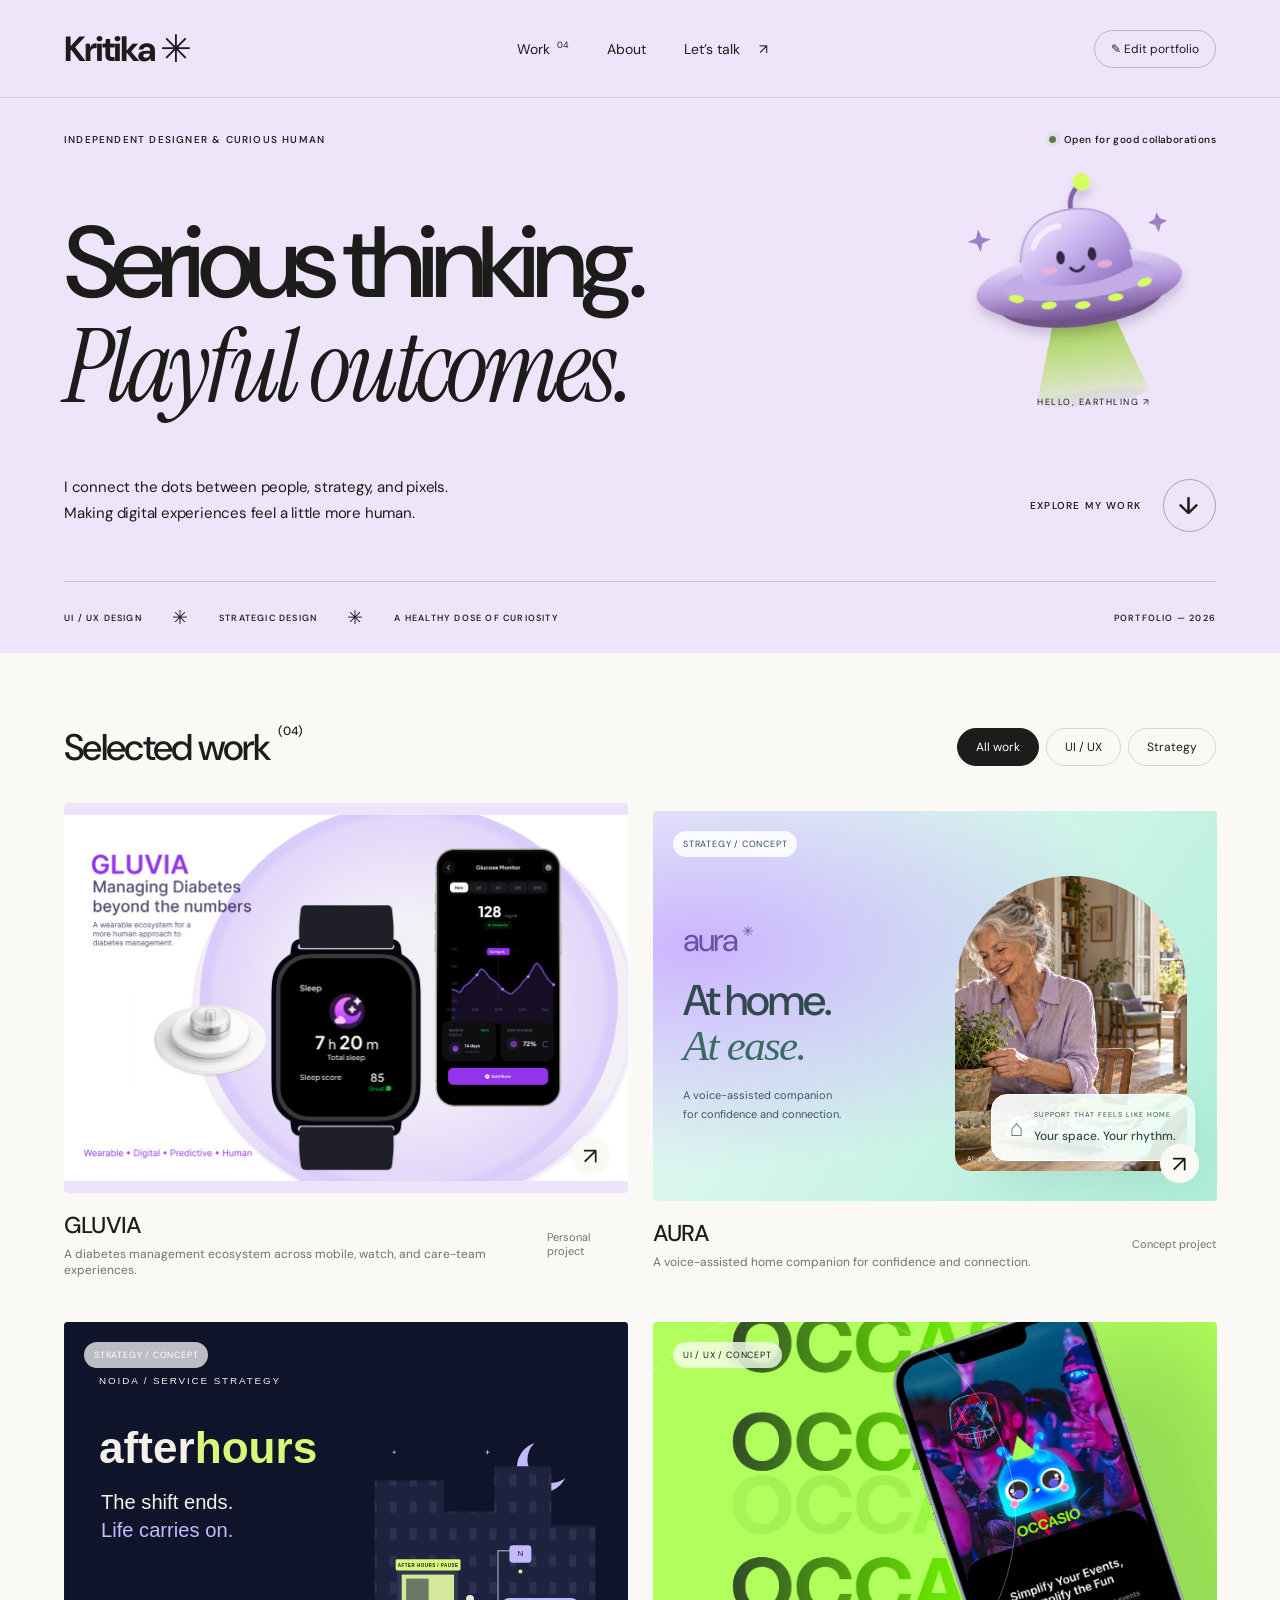
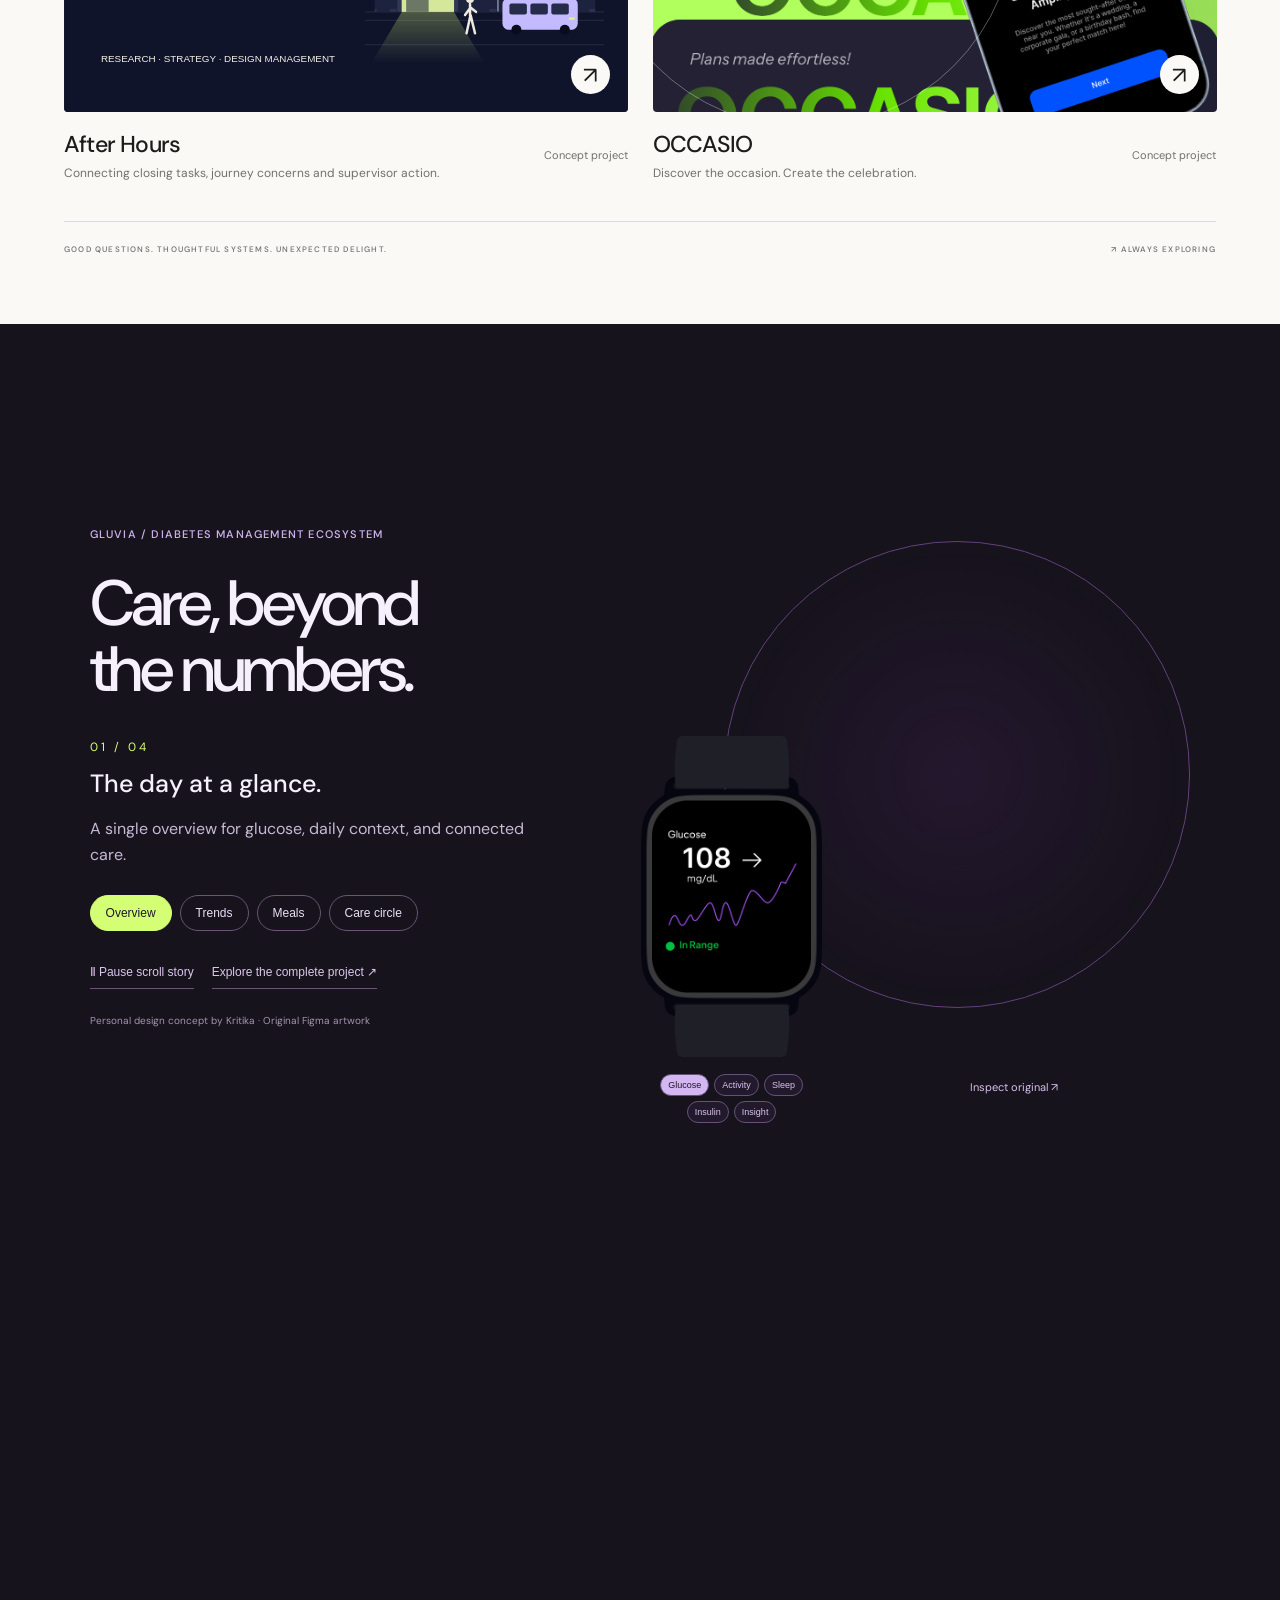
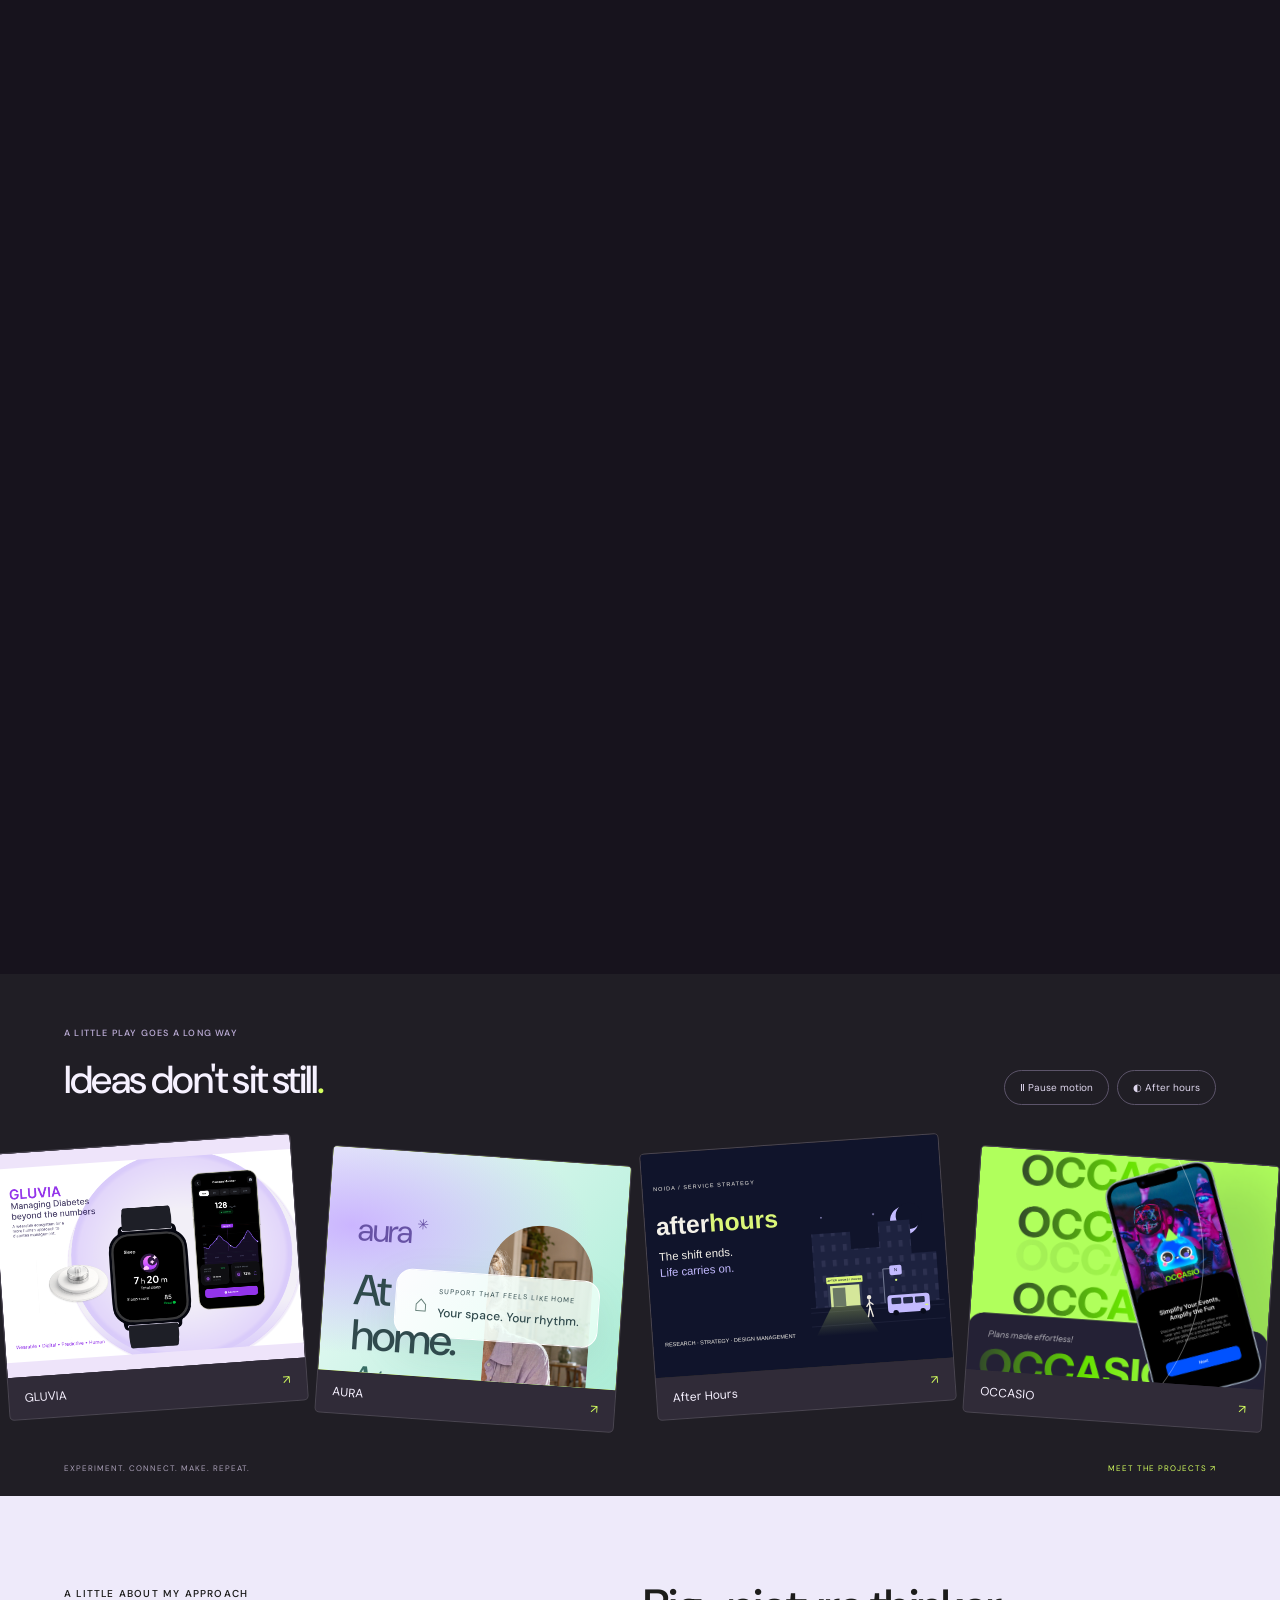
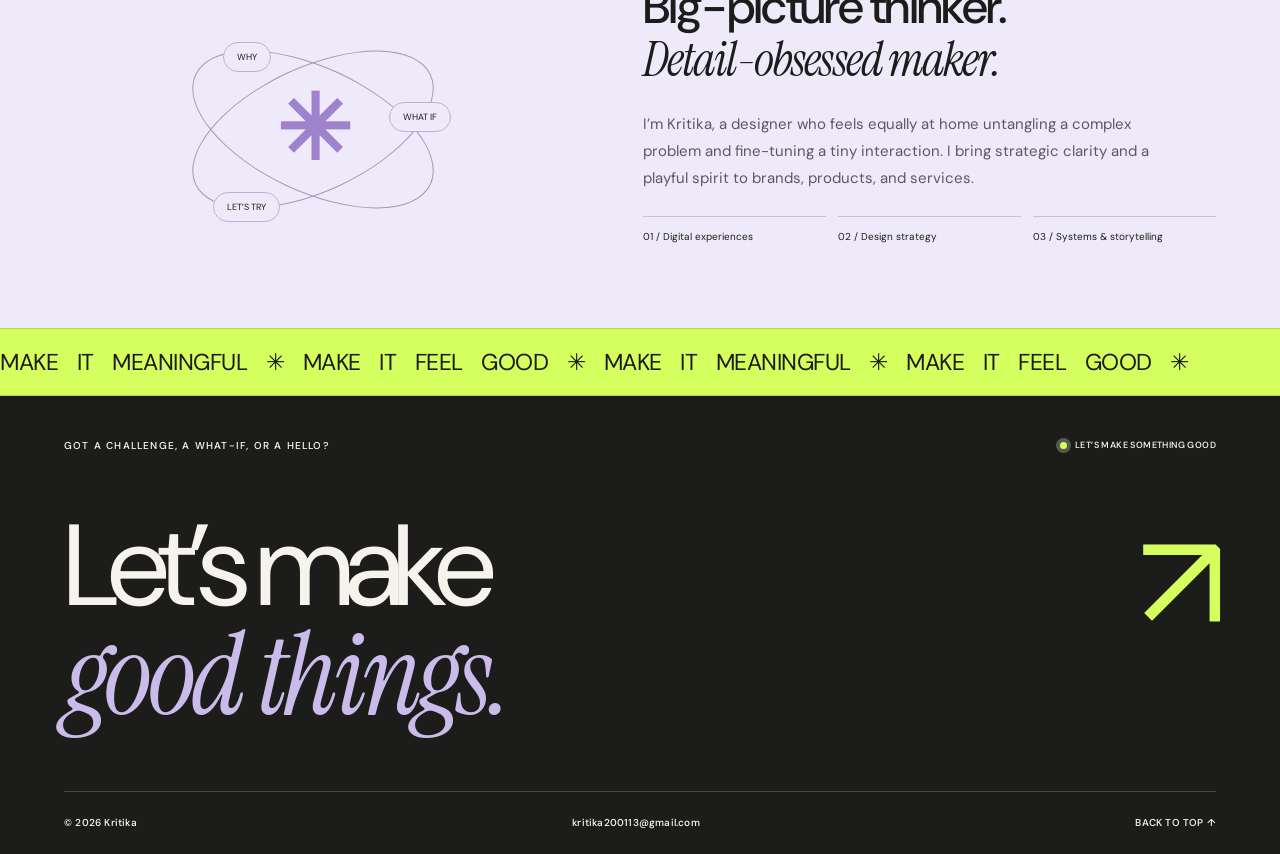
==== index.html @ 4cc5dce6 "Brighten AURA mint and lavender presentation" ====
<!doctype html>
<html lang="en">
<head><meta charset="utf-8"><meta name="viewport" content="width=device-width,initial-scale=1"><meta name="theme-color" content="#eeeafa"><meta name="description" content="An independent designer working across digital experiences and strategic design."><title>Kritika — Design with a point of view</title><link rel="stylesheet" href="style.css?v=aura-bright-20261007"></head>
<body>
<header class="nav"><a class="wordmark" href="#" aria-label="Home"><span id="brand">Kritika</span><span class="brand-star">✳</span></a><nav aria-label="Main navigation"><a href="#work">Work <sup>04</sup></a><a href="#about">About</a><a href="#contact" class="contact-nav">Let’s talk <span>↗</span></a></nav><button class="edit-toggle" id="editToggle" aria-label="Open portfolio editor">✎ <span>Edit portfolio</span></button></header>
<main><section class="hero"><div class="hero-top"><span class="eyebrow">INDEPENDENT DESIGNER & CURIOUS HUMAN</span><span class="availability"><i></i><span id="availability">Open for good collaborations</span></span></div><div class="hero-title"><h1><span id="headline1">Serious thinking.</span><br><span class="serif" id="headline2">Playful outcomes.</span></h1><button id="sculpture" class="sculpture ufo" aria-label="Say hello to the little UFO"><svg viewBox="0 0 300 300" aria-hidden="true"><defs><linearGradient id="ufo-glass" x1="0" y1="0" x2=".9" y2="1"><stop stop-color="#f8f3ff"/><stop offset=".5" stop-color="#c9b4ef"/><stop offset="1" stop-color="#9274c4"/></linearGradient><linearGradient id="ufo-body" x1="0" y1="0" x2="0" y2="1"><stop stop-color="#ece3ff"/><stop offset=".55" stop-color="#b79adc"/><stop offset="1" stop-color="#725493"/></linearGradient><linearGradient id="ufo-beam" x1="0" y1="0" x2="0" y2="1"><stop stop-color="#83c51c" stop-opacity=".85"/><stop offset=".65" stop-color="#a1dc32" stop-opacity=".42"/><stop offset="1" stop-color="#a1dc32" stop-opacity=".06"/></linearGradient><filter id="ufo-shadow"><feDropShadow dx="0" dy="8" stdDeviation="5" flood-color="#55426e" flood-opacity=".22"/></filter></defs><g class="ufo-beam"><path d="M121 183 L91 274 Q150 291 209 274 L179 183Z" fill="url(#ufo-beam)"/><ellipse cx="150" cy="275" rx="54" ry="8" fill="#b7a4d9" opacity=".13"/></g><g class="ufo-ship" filter="url(#ufo-shadow)"><path d="M151 82 Q148 62 164 52" fill="none" stroke="#8463ac" stroke-width="5" stroke-linecap="round"/><circle cx="165" cy="50" r="9" fill="#d4ff5f"/><path d="M91 145 Q89 78 150 77 Q211 78 209 145" fill="url(#ufo-glass)" stroke="#b79cd9" stroke-width="1.5"/><path d="M107 113 Q117 92 140 92" stroke="#fff" stroke-opacity=".7" stroke-width="7" fill="none" stroke-linecap="round"/><ellipse cx="150" cy="168" rx="88" ry="32" fill="#715389"/><ellipse cx="150" cy="156" rx="108" ry="35" fill="url(#ufo-body)"/><ellipse cx="150" cy="151" rx="80" ry="20" fill="#c3ace5"/><path d="M92 144 Q94 79 150 79 Q206 79 208 144 Q150 169 92 144" fill="url(#ufo-glass)"/><path d="M107 112 Q116 94 136 93" stroke="#fff" stroke-opacity=".6" stroke-width="6" fill="none" stroke-linecap="round"/><g class="ufo-eyes" fill="#362645"><ellipse cx="134" cy="126" rx="4.5" ry="7"/><ellipse cx="167" cy="126" rx="4.5" ry="7"/></g><ellipse cx="121" cy="138" rx="8" ry="4" fill="#f2b2d3" opacity=".8"/><ellipse cx="179" cy="138" rx="8" ry="4" fill="#f2b2d3" opacity=".8"/><path d="M143 138 Q150 146 157 138" fill="none" stroke="#362645" stroke-width="3" stroke-linecap="round"/><g fill="#d4ff5f" class="ufo-lights"><ellipse cx="83" cy="163" rx="8" ry="4" transform="rotate(15 83 163)"/><ellipse cx="116" cy="174" rx="8" ry="4"/><ellipse cx="151" cy="178" rx="8" ry="4"/><ellipse cx="186" cy="174" rx="8" ry="4"/><ellipse cx="218" cy="162" rx="8" ry="4" transform="rotate(-15 218 162)"/></g></g><g class="ufo-sparkles" fill="#9e80c5"><path d="M52 86 L55 95 L64 98 L55 101 L52 110 L49 101 L40 98 L49 95Z"/><path d="M239 91 L242 98 L249 101 L242 104 L239 112 L236 104 L229 101 L236 98Z"/></g></svg><span>HELLO, EARTHLING ↗</span></button></div><div class="hero-bottom"><p id="intro">I connect the dots between people, strategy, and pixels.<br>Making digital experiences feel a little more human.</p><a class="round-link" href="#work"><span>EXPLORE MY WORK</span><span class="circle">↓</span></a></div><div class="hero-foot"><span>UI / UX DESIGN</span><span class="tiny-star">✳</span><span>STRATEGIC DESIGN</span><span class="tiny-star">✳</span><span>A HEALTHY DOSE OF CURIOSITY</span><span class="edition">PORTFOLIO — 2026</span></div></section>
<section id="work" class="work section"><div class="section-heading"><h2>Selected work<span class="count">(04)</span></h2><div class="filters" role="group" aria-label="Filter projects"><button class="active" data-filter="All">All work</button><button data-filter="UI / UX">UI / UX</button><button data-filter="Strategy">Strategy</button></div></div><div class="projects" id="projects"></div><div class="work-note"><span>GOOD QUESTIONS. THOUGHTFUL SYSTEMS. UNEXPECTED DELIGHT.</span><span>↗ ALWAYS EXPLORING</span></div></section>
<div id="gluvia-motion"></div><section id="hq-motion" aria-label="GLUVIA diabetes management mobile showcase"><div class="hq-sticky"><div class="hq-copy"><span class="eyebrow">GLUVIA / DIABETES MANAGEMENT ECOSYSTEM</span><h2>Care, beyond<br>the numbers.</h2><p class="hq-counter">01 / 04</p><h3>The day at a glance.</h3><p class="hq-scene-desc">A single overview for glucose, daily context, and connected care.</p><div class="hq-scene-tabs" aria-label="Choose a mockup"><button data-hq-scene="0" aria-pressed="true">Overview</button><button data-hq-scene="1" aria-pressed="false">Trends</button><button data-hq-scene="2" aria-pressed="false">Meals</button><button data-hq-scene="3" aria-pressed="false">Care circle</button></div><div class="hq-controls"><button class="hq-pause" aria-pressed="false">Ⅱ Pause scroll story</button><button id="gm-open">Explore the complete project ↗</button></div><small>Personal design concept by Kritika · Original Figma artwork</small></div><div class="hq-device-stage"><div class="hq-aura" aria-hidden="true"></div><button data-hq="1" class="hq-featured" aria-label="Inspect displayed mockup at full resolution"><img src="assets/gluvia/original-01.png" alt="GLUVIA daily overview" decoding="async"><span>Inspect original ↗</span></button></div><div class="hq-progress" aria-hidden="true"></div></div></section>
<section class="motion-lab" aria-label="Projects in motion"><div class="motion-heading"><div><span class="eyebrow">A LITTLE PLAY GOES A LONG WAY</span><h2>Ideas don't sit still<span class="motion-dot">.</span></h2></div><div class="motion-controls"><button id="motionPause" aria-pressed="false">Ⅱ Pause motion</button><button id="paletteToggle" aria-pressed="false">◐ After hours</button></div></div><div class="motion-window"><div class="motion-track" id="motionTrack" aria-hidden="true"></div><div class="motion-caption"><span>EXPERIMENT. CONNECT. MAKE. REPEAT.</span><a href="#work">MEET THE PROJECTS ↗</a></div></div></section>
<section id="about" class="about section"><div class="about-label"><span class="eyebrow">A LITTLE ABOUT MY APPROACH</span><div class="orbit-art" aria-hidden="true"><span>WHY</span><span>WHAT IF</span><span>LET’S TRY</span><b>✳</b></div></div><div><h2>Big-picture thinker.<br><em>Detail-obsessed maker.</em></h2><p id="aboutText">I’m Kritika, a designer who feels equally at home untangling a complex problem and fine-tuning a tiny interaction. I bring strategic clarity and a playful spirit to brands, products, and services.</p><div class="services"><span>01 / Digital experiences</span><span>02 / Design strategy</span><span>03 / Systems & storytelling</span></div></div></section>
<section class="ticker" aria-hidden="true"><div>MAKE IT MEANINGFUL ✳ MAKE IT FEEL GOOD ✳ MAKE IT MEANINGFUL ✳ MAKE IT FEEL GOOD ✳ </div></section>
<footer id="contact" class="section"><div class="footer-top"><span class="eyebrow">GOT A CHALLENGE, A WHAT-IF, OR A HELLO?</span><span class="availability"><i></i>LET’S MAKE SOMETHING GOOD</span></div><a id="emailLink" class="footer-title" href="mailto:kritika200113@gmail.com">Let’s make<br><em>good things.</em><span>↗</span></a><div class="footer-bottom"><span id="copyright">© 2026 Kritika</span><a id="emailText" href="mailto:kritika200113@gmail.com">kritika200113@gmail.com</a><a href="#">BACK TO TOP ↑</a></div></footer></main>
<dialog id="projectDialog"><button class="close" id="closeProject" aria-label="Close project">×</button><div id="projectDetail"></div></dialog>
<div class="editor-shade" id="editorShade" hidden></div><aside class="editor" id="editor" aria-label="Portfolio editor" inert><div class="editor-head"><div><span class="eyebrow">MAKE IT YOURS</span><h2>Portfolio studio<span>✳</span></h2></div><button id="closeEditor" class="icon-button" aria-label="Close editor">×</button></div><p class="editor-intro">Your canvas, your story. Changes are saved in this browser. Download a copy to keep or publish.</p><div class="editor-tabs"><button class="active" data-tab="profile">Profile</button><button data-tab="projects">Projects</button></div><form id="editForm"></form><div class="editor-actions"><button class="primary" id="exportSite">Download website ↗</button><button class="secondary" id="backup">Export content</button><label class="secondary file-label">Import content<input type="file" id="importData" accept="application/json" hidden></label><button class="reset" id="resetData">Reset to sample content</button></div><p class="editor-disclaimer">The starting projects are illustrative concepts. Replace them with your own work before publishing. Local editing is not password-protected.</p></aside><div class="toast" role="status" id="toast"></div>
<script id="portfolio-data" type="application/json">null</script><script src="app.js?v=contact-20261007"></script>
</body></html>
---- style.css ----
@import url('https://fonts.googleapis.com/css2?family=DM+Sans:wght@400;450;500;550;600;650;700&family=Instrument+Serif:ital@0;1&display=swap');
:root{--ink:#1c1c1b;--paper:#faf9f6;--lavender:#eeeafa;--lime:#d4ff5f;--line:#dcd9df}*{box-sizing:border-box}html{scroll-behavior:smooth;scroll-padding-top:85px}body{margin:0;background:var(--paper);color:var(--ink);font-family:'DM Sans',Arial,sans-serif;-webkit-font-smoothing:antialiased}button,input,textarea,select{font:inherit}a{color:inherit;text-decoration:none}button,a{-webkit-tap-highlight-color:transparent}button{cursor:pointer;color:inherit}button:focus-visible,a:focus-visible,input:focus-visible,textarea:focus-visible,select:focus-visible{outline:3px solid #7958c9;outline-offset:5px}button{border:0}::selection{background:var(--lime)}.nav{height:98px;display:flex;align-items:center;justify-content:space-between;padding:0 5%;background:var(--lavender);border-bottom:1px solid #d9d4e3}.wordmark{font-size:35px;font-weight:700;letter-spacing:-2px;display:flex;gap:6px;align-items:center}.brand-star{font-size:38px;font-weight:400;display:inline-block}.nav nav{display:flex;gap:38px;align-items:center;font-size:14px}.nav nav a:hover{text-decoration:underline;text-underline-offset:6px}.nav sup{font-size:9px;margin-left:3px}.contact-nav span{margin-left:15px}.edit-toggle{background:transparent;border:1px solid #bcb6c8;border-radius:30px;padding:10px 16px;font-size:12px}.edit-toggle:hover{background:var(--lime)}.hero{background:var(--lavender);padding:35px 5% 0;overflow:hidden}.hero-top,.hero-bottom,.hero-foot{display:flex;justify-content:space-between;align-items:center}.eyebrow,.availability,.hero-foot,.round-link,.work-note,.footer-bottom{font-size:10px;letter-spacing:1.2px;font-weight:550}.availability{display:flex;align-items:center;gap:8px;letter-spacing:.4px}.availability i{height:7px;width:7px;border-radius:50%;background:#637b41;box-shadow:0 0 0 4px #cbd5ba55}.hero-title{position:relative;padding:65px 0 30px}h1{font-size:clamp(60px,7.9vw,132px);line-height:1.03;font-weight:500;letter-spacing:-.075em;margin:0;position:relative;z-index:1;width:85%}.serif,em{font-family:'Instrument Serif',Georgia,serif;font-weight:400;letter-spacing:-.04em}.serif{font-style:italic}.sculpture{position:absolute;width:26%;right:-1%;top:28px;background:none;transform:rotate(-13deg);animation:float 7s ease-in-out infinite}.sculpture svg{width:100%;transition:transform 1s cubic-bezier(.2,.8,.2,1)}.sculpture span{font-size:9px;letter-spacing:1.5px;display:block;transform:rotate(13deg);margin-top:8px}.sculpture:hover svg{transform:rotate(35deg) scale(1.04)}.sculpture.spinning svg{transform:rotate(405deg)}.hero-bottom{padding:20px 0 49px;position:relative;z-index:2}.hero-bottom p{font-size:15px;line-height:1.7;max-width:440px;margin:0;white-space:pre-line;letter-spacing:-.2px}.round-link{display:flex;align-items:center;gap:22px}.circle{height:53px;width:53px;display:grid;place-items:center;border:1px solid #a6a0b1;border-radius:50%;font-size:24px;transition:.25s}.round-link:hover .circle{background:var(--ink);color:var(--lime);transform:translateY(4px)}.hero-foot{border-top:1px solid #cdc8d6;padding:23px 0;justify-content:flex-start;gap:30px;font-size:9px}.tiny-star{font-size:19px}.edition{margin-left:auto}.section{padding:70px 5%}.section-heading{display:flex;align-items:center;justify-content:space-between;margin-bottom:32px}h2{font-size:37px;font-weight:500;letter-spacing:-1.7px;margin:0}.count{font-size:12px;vertical-align:top;letter-spacing:0;margin:8px}.filters{display:flex;gap:7px}.filters button{padding:10px 18px;border-radius:30px;background:transparent;border:1px solid #d9d7d4;font-size:12px}.filters button.active{background:var(--ink);color:white;border-color:var(--ink)}.projects{display:grid;grid-template-columns:1fr 1fr;gap:44px 25px}.project{display:block;text-align:left;padding:0;background:none;min-width:0}.project-visual{height:390px;position:relative;overflow:hidden;display:flex;align-items:center;justify-content:center;border-radius:4px;isolation:isolate}.project-visual>*{transition:transform .6s cubic-bezier(.2,.8,.2,1)}.project:hover .scene{transform:scale(1.055) rotate(-1deg)}.project-tag{position:absolute;left:20px;top:20px;border-radius:30px;background:#ffffffb8;backdrop-filter:blur(10px);padding:7px 10px;font-size:9px;letter-spacing:.8px;z-index:3}.project-open{position:absolute;right:18px;bottom:18px;width:39px;height:39px;border-radius:50%;background:#faf9f6;color:#1c1c1b;display:grid;place-items:center;font-size:23px;z-index:3;transition:.3s}.project:hover .project-open,.project:focus-visible .project-open{background:var(--lime);color:#1c1c1b;transform:rotate(45deg)}.project-meta{display:flex;justify-content:space-between;padding-top:17px;align-items:center}.project-meta h3{font-size:23px;letter-spacing:-.8px;font-weight:500;margin:0 0 6px}.project-meta p{font-size:12px;color:#72706d;margin:0}.year{font-size:11px;color:#72706d}.visual-orbit{background:#c7b2ef}.visual-orbit:before{content:'';position:absolute;width:420px;height:420px;border:1px solid #ffffff55;border-radius:50%;transform:translateX(-130px)}.scene{position:relative;width:100%;height:100%;display:flex;align-items:center;justify-content:center}.phone{height:282px;width:145px;border:5px solid #202020;border-radius:25px;background:#f6f5f1;box-shadow:18px 22px 32px #4c327a35;padding:14px 10px;transform:rotate(-11deg);font-size:7px}.phone.secondary-phone{transform:rotate(10deg) translate(4px,16px);background:#29242f;color:#fff}.phone-top{display:flex;justify-content:space-between;padding-bottom:16px;font-size:7px}.phone h4{font-size:20px;letter-spacing:-1px;margin:0 0 15px;font-weight:500}.mini-orbit{height:100px;border-radius:8px;background:#d3ff77;padding:12px}.mini-orbit strong{font-size:25px;letter-spacing:-1px;display:block;margin-top:17px}.mini-bars{display:flex;align-items:end;height:54px;gap:7px;margin-top:15px}.mini-bars i{flex:1;background:#c7b1ea;border-radius:3px 3px 0 0;height:40%}.mini-bars i:nth-child(2){height:60%}.mini-bars i:nth-child(3){height:50%}.mini-bars i:nth-child(4){height:85%}.mini-bars i:nth-child(5){height:100%}.phone-rule{height:1px;background:#ddd;margin:12px 0}.ring{width:102px;height:102px;margin:20px auto;border:17px solid #bba1f0;border-top-color:#d3ff77;border-radius:50%;display:grid;place-items:center;font-size:17px;transform:rotate(-20deg)}.mini-pill{background:#c5ace9;color:#17151a;padding:9px;border-radius:20px;text-align:center;margin-top:18px}.visual-common{background:var(--lime)}.common-poster{height:282px;width:72%;background:#243d2e;color:var(--lime);transform:rotate(-6deg);padding:24px;box-shadow:14px 20px 0 #accd4c;display:flex;flex-direction:column}.common-poster small{font-size:8px;letter-spacing:1px}.common-poster strong{font-size:52px;letter-spacing:-3px;line-height:.85;font-weight:500;margin-top:30px}.common-poster strong em{font-size:62px}.common-poster footer{font-size:8px;border-top:1px solid #bddc8055;margin-top:auto;padding-top:12px}.common-seal{position:absolute;right:9%;bottom:49px;width:94px;height:94px;border-radius:50%;background:#ebcaff;display:grid;place-items:center;text-align:center;font-size:11px;transform:rotate(12deg);border:1px dashed #243d2e;box-shadow:0 0 0 6px #ebcaff}.visual-form{background:#e8e5df}.browser-frame{width:80%;background:#fcfbf8;box-shadow:0 20px 30px #2b2b2b20;transform:rotate(-4deg);border:1px solid #cbc7bf}.browser-top{font-size:7px;padding:10px 13px;border-bottom:1px solid #dedad1;display:flex;justify-content:space-between}.form-content{padding:22px}.form-content h4{font-family:Georgia,serif;font-size:30px;font-weight:400;margin:0;letter-spacing:-1.5px}.form-objects{display:flex;height:125px;align-items:center;justify-content:center;gap:25px;background:#ebe5da;margin-top:15px}.vase{width:52px;height:80px;background:linear-gradient(90deg,#875a3a,#d6b898,#8c6040);border-radius:35% 35% 40% 40%;transform:rotate(8deg)}.vase:before{content:'';display:block;width:28px;height:13px;background:#4e3525;border:5px solid #ba926e;border-radius:50%;margin:-3px auto}.vase.alt{height:61px;width:64px;background:linear-gradient(90deg,#786c48,#c2b992,#827b53);transform:rotate(-8deg)}.visual-next{background:#242329;color:#fff}.strategy-board{width:80%;transform:rotate(-5deg)}.strategy-board h4{font-size:43px;font-weight:500;letter-spacing:-2px;line-height:1;margin:0 0 24px}.strategy-board h4 em{color:#cbb5ff}.notes{display:flex;gap:9px}.note{width:31%;height:105px;background:#d6c2ff;color:#25232a;padding:12px;font-size:10px;transform:rotate(4deg);display:flex;flex-direction:column;justify-content:space-between;box-shadow:3px 5px 0 #0003}.note:nth-child(2){background:#d4ff5f;transform:rotate(-7deg)}.note:nth-child(3){background:#faf9f6;transform:rotate(8deg)}.note b{font-size:24px}.custom-cover{height:100%;width:100%;object-fit:cover}.work-note{display:flex;justify-content:space-between;margin-top:40px;padding-top:22px;border-top:1px solid var(--line);font-size:8px;color:#777}.about{display:grid;grid-template-columns:1fr 1.15fr;background:#eeeafa;gap:80px;padding-top:85px;padding-bottom:85px}.about h2{font-size:48px;line-height:1.1}.about p{font-size:15px;line-height:1.8;color:#5d5864;max-width:520px;margin:24px 0;white-space:pre-line}.services{display:flex;flex-wrap:wrap;gap:12px;font-size:10px}.services span{border-top:1px solid #c8c1d2;padding-top:13px;flex:1;min-width:120px}.orbit-art{width:260px;height:185px;position:relative;margin:35px auto 0}.orbit-art:before,.orbit-art:after{content:'';position:absolute;inset:30px 0;border:1px solid #a597b8;border-radius:50%;transform:rotate(-25deg)}.orbit-art:after{transform:rotate(25deg)}.orbit-art b{position:absolute;inset:0;display:grid;place-items:center;font-size:90px;color:#9e83cc;animation:rotate 24s linear infinite}.orbit-art span{position:absolute;z-index:1;background:#eeeafa;font-size:9px;border:1px solid #beb0d2;padding:8px 13px;border-radius:30px}.orbit-art span:first-child{top:5px;left:40px}.orbit-art span:nth-child(2){right:-8px;top:65px}.orbit-art span:nth-child(3){bottom:0;left:30px}.ticker{overflow:hidden;background:var(--lime);border-top:1px solid #b3d84e;border-bottom:1px solid #b3d84e;padding:18px 0}.ticker div{white-space:nowrap;font-size:23px;letter-spacing:-.5px;word-spacing:13px;animation:marquee 28s linear infinite;width:max-content}footer.section{background:var(--ink);color:#f6f3ed;padding-top:43px;padding-bottom:25px}.footer-top{display:flex;justify-content:space-between}.footer-top .availability{font-size:9px}.footer-top i{background:var(--lime)}.footer-title{display:block;position:relative;font-size:clamp(65px,9vw,145px);line-height:.95;letter-spacing:-.07em;padding:60px 0}.footer-title em{color:#cbbbeb}.footer-title>span{position:absolute;right:0;top:65px;color:var(--lime);font-size:140px;transition:.3s}.footer-title:hover>span{transform:translate(8px,-8px)}.footer-bottom{border-top:1px solid #494744;padding-top:24px;display:flex;justify-content:space-between;font-size:10px;letter-spacing:.2px}dialog{border:0;padding:0;background:var(--paper);width:min(850px,92vw);max-height:90vh;border-radius:12px;color:var(--ink)}dialog::backdrop{background:#18131ccc;backdrop-filter:blur(8px)}.close{position:sticky;float:right;right:15px;top:15px;margin:15px 15px -60px 0;z-index:10;background:var(--paper);width:40px;height:40px;border-radius:50%;font-size:25px}.detail-header{padding:45px 45px 28px}.detail-header h2{font-size:52px;margin:12px 0}.detail-header p{color:#6b656e}.detail-visual{margin:0 45px}.detail-story{padding:30px 45px 45px;display:grid;grid-template-columns:1fr 1fr;gap:25px}.detail-story h3{font-size:12px;text-transform:uppercase;letter-spacing:1px}.detail-story p{font-size:15px;line-height:1.8;white-space:pre-line}.detail-story .full{grid-column:1/-1}.concept-label{font-size:10px;background:var(--lime);padding:6px 10px;border-radius:20px}.editor-shade{position:fixed;inset:0;background:#17121b60;z-index:29;backdrop-filter:blur(4px)}.editor{position:fixed;right:0;top:0;bottom:0;background:#faf9f6;width:min(450px,100vw);z-index:30;padding:28px;overflow-y:auto;transform:translateX(101%);transition:transform .3s}.editor.open{transform:translateX(0)}.editor-head{display:flex;justify-content:space-between;align-items:center}.editor h2{font-size:27px;margin-top:8px;letter-spacing:-1px}.editor h2 span{color:#9f80d4;padding-left:14px}.icon-button{background:none;font-size:30px}.editor-intro,.editor-disclaimer{font-size:12px;color:#76717a;line-height:1.7}.editor-disclaimer{font-size:10px}.editor-tabs{display:flex;gap:5px;margin:24px 0;background:#eeeaf2;padding:4px;border-radius:7px}.editor-tabs button{flex:1;padding:9px;background:none;border-radius:5px;font-size:12px}.editor-tabs .active{background:white;box-shadow:0 2px 6px #0001}.field{display:block;font-size:11px;font-weight:550;margin:16px 0}.field input,.field textarea,.field select{display:block;width:100%;border:1px solid #d9d3df;border-radius:5px;padding:11px;margin-top:6px;background:white;font-size:13px;color:#252127}.field textarea{resize:vertical;min-height:88px}.editor-actions{display:flex;flex-wrap:wrap;gap:8px;margin-top:25px}.primary,.secondary{padding:12px;border-radius:5px;font-size:12px;text-align:center}.primary{background:var(--ink);color:white;width:100%}.secondary{background:#eee8f8;flex:1}.file-label{cursor:pointer}.reset{font-size:10px;background:none;text-decoration:underline;margin:10px auto;color:#817583}.project-edit-actions{display:flex;gap:7px}.project-edit-actions button{font-size:11px;background:#e9e2f1;border-radius:4px;padding:9px;flex:1}.save-indicator{font-size:10px;color:#63823a}.toast{position:fixed;bottom:23px;left:50%;transform:translate(-50%,15px);background:#1c1c1b;color:white;border:1px solid #777;padding:13px 20px;border-radius:30px;z-index:60;font-size:12px;opacity:0;pointer-events:none;transition:.3s}.toast.show{opacity:1;transform:translate(-50%,0)}@keyframes float{50%{transform:translateY(-13px) rotate(-6deg)}}@keyframes rotate{to{transform:rotate(360deg)}}@keyframes marquee{to{transform:translateX(-50%)}}@media(min-width:1600px){.nav,.hero,.section{padding-left:max(5%,calc((100vw - 1450px)/2));padding-right:max(5%,calc((100vw - 1450px)/2))}.project-visual{height:470px}}@media(max-width:850px){.nav{height:80px}.nav nav{gap:20px}.hero-title{padding:70px 0 25px}h1{font-size:9vw;width:100%}.sculpture{width:24%;top:0;right:-5%;opacity:.85}.hero-bottom p{font-size:13px;max-width:330px}.hero-foot{gap:18px;font-size:7px}.edition{display:none}.project-visual{height:300px}.phone{transform:scale(.85) rotate(-11deg);margin:-10px}.phone.secondary-phone{transform:scale(.85) rotate(10deg) translate(4px,16px)}.common-poster{height:230px;padding:18px}.common-poster strong{font-size:42px}.common-poster strong em{font-size:49px}.common-seal{width:72px;height:72px;right:7%;bottom:25px}.about{gap:30px;grid-template-columns:.8fr 1.2fr}.about h2{font-size:37px}.orbit-art{width:210px}.strategy-board h4{font-size:35px}.note{height:95px;padding:8px;font-size:9px}.form-content{padding:15px}.form-content h4{font-size:25px}.form-objects{height:105px}}@media(max-width:600px){.nav{padding:0 6%;height:76px}.wordmark{font-size:28px}.brand-star{font-size:29px}.nav nav{gap:18px;font-size:12px}.contact-nav{display:none}.edit-toggle{padding:8px 11px}.edit-toggle span{display:none}.hero{padding:24px 6% 0}.hero-top .availability{display:none}.eyebrow{font-size:8px}.hero-title{padding:82px 0 20px}h1{font-size:12vw;letter-spacing:-.075em;line-height:1.05}.sculpture{width:100px;top:-9px;right:-8px}.sculpture span{display:none}.hero-bottom{display:block;padding-bottom:30px}.hero-bottom p{font-size:12px;max-width:300px}.round-link{margin-top:24px;justify-content:space-between;font-size:9px}.circle{height:40px;width:40px;font-size:20px}.hero-foot{gap:10px;padding:15px 0;font-size:6px;letter-spacing:.5px}.tiny-star{font-size:12px}.section{padding:42px 6%}.section-heading{display:block;margin-bottom:24px}h2{font-size:30px}.filters{margin-top:20px}.filters button{font-size:11px;padding:8px 14px}.projects{grid-template-columns:1fr;gap:30px}.project-visual{height:340px}.phone{transform:rotate(-11deg);margin:0}.phone.secondary-phone{transform:rotate(10deg) translate(4px,16px)}.project-meta h3{font-size:22px}.work-note{font-size:7px;gap:20px;line-height:1.6}.work-note span:last-child{display:none}.common-poster{height:260px}.common-poster strong{font-size:48px}.about{grid-template-columns:1fr;gap:30px}.about-label{display:flex;align-items:center;justify-content:space-between}.orbit-art{margin:0;width:140px;height:100px}.orbit-art b{font-size:50px}.orbit-art span{font-size:6px;padding:4px 6px}.orbit-art span:nth-child(2){top:45px}.about h2{font-size:38px}.about p{font-size:14px}.footer-top .availability{display:none}.footer-title{font-size:16vw;padding:42px 0}.footer-title>span{font-size:70px;top:45px}.footer-bottom{font-size:8px;gap:15px;flex-wrap:wrap}.ticker div{font-size:18px}.detail-header{padding:35px 25px 20px}.detail-header h2{font-size:37px}.detail-visual{margin:0 20px}.detail-story{padding:20px 25px;grid-template-columns:1fr;gap:10px}.detail-story .full{grid-column:auto}.detail-visual .project-visual{height:280px}.detail-visual .phone{scale:.85;margin:-10px}}@media(prefers-reduced-motion:reduce){html{scroll-behavior:auto}*,*:before,*:after{animation:none!important;transition:none!important}}

/* Motion direction: a drifting wall, quiet depth, and deliberate entrances. */
.hero h1>span{display:inline-block;animation:headline-enter 1.1s cubic-bezier(.16,1,.3,1) both}.hero h1>.serif{animation-delay:.14s}.brand-star{transition:transform .7s}.wordmark:hover .brand-star{transform:rotate(180deg)}.project-visual{transform:perspective(1000px) rotateX(var(--tilt-x,0deg)) rotateY(var(--tilt-y,0deg));transition:transform .35s ease-out}.project{perspective:1000px}.entrance{animation:project-enter .8s cubic-bezier(.16,1,.3,1) both;animation-play-state:paused}.entrance.arrived{animation-play-state:running}.project:nth-child(even){animation-delay:.1s}.motion-lab{background:#201e25;color:#f6f1ff;padding:46px 0 0;overflow:hidden}.motion-heading{padding:0 5%;display:flex;align-items:end;justify-content:space-between;gap:24px}.motion-heading .eyebrow{color:#b8a9d2;font-size:9px}.motion-heading h2{font-size:39px;margin-top:13px;letter-spacing:-1.8px}.motion-dot{color:var(--lime)}.motion-controls{display:flex;gap:8px}.motion-controls button{background:transparent;color:#ded6ed;border:1px solid #5c546a;border-radius:30px;padding:10px 15px;font-size:10px;white-space:nowrap}.motion-controls button:hover{background:#c9b4ed;color:#201e25}.motion-window{position:relative;overflow:hidden;padding:38px 0 0}.motion-track{display:flex;width:max-content;animation:gallery-drift 42s linear infinite;transform:translateZ(0)}.motion-group{display:flex;gap:24px;padding-right:24px;align-items:center}.motion-tile{width:300px;flex:none;transform:rotate(-4deg);overflow:hidden;border:1px solid #ffffff20;border-radius:5px;background:#302b38}.motion-tile:nth-child(even){transform:rotate(4deg) translateY(12px)}.motion-tile>.project-visual{height:224px;border-radius:0;transform:none}.motion-tile .scene{scale:.7;width:143%;height:143%;flex-shrink:0}.motion-tile>span{padding:13px 16px;display:flex;justify-content:space-between;font-size:12px}.motion-tile>span i{font-style:normal;color:#d4ff5f}.motion-tile .common-poster{width:85%}.motion-tile .strategy-board{width:90%}.motion-caption{position:relative;z-index:1;background:#201e25;padding:30px 5% 23px;margin-top:22px;display:flex;justify-content:space-between;font-size:8px;letter-spacing:1px;color:#aaa0b8}.motion-caption a{color:#d4ff5f}.motion-paused *,.motion-paused *:before,.motion-paused *:after{animation-play-state:paused!important}.motion-paused .entrance{animation:none!important}.motion-paused .hero h1>span{animation:none!important}.motion-paused .project-visual{transform:none}.motion-paused .scene,.motion-paused .sculpture svg{transition:none!important}.motion-paused .sculpture:hover svg{transform:none}.motion-paused .sculpture.spinning svg{transform:none}.motion-paused .project:hover .scene{transform:none}.ticker:hover div{animation-play-state:paused}.hero{transition:background .5s,color .5s}.sculpture{top:8px;width:24%}.sculpture span{margin-top:-4px}.hero-bottom .round-link{padding-top:10px}
body[data-palette="night"]{--ink:#f2edf8;--paper:#211f26;--lavender:#2d2639;--line:#4b415b;background:var(--paper)}body[data-palette="night"] .nav{border-color:#50455e}body[data-palette="night"] .hero-foot{border-color:#51475d}body[data-palette="night"] .edit-toggle{border-color:#6a5c7c}body[data-palette="night"] .edit-toggle:hover{color:#1c1c1b}body[data-palette="night"] .hero .serif{color:#d2baff}body[data-palette="night"] .availability i{background:var(--lime)}body[data-palette="night"] .filters button.active{background:var(--lime);color:#1c1c1b;border-color:var(--lime)}body[data-palette="night"] .project-meta p,body[data-palette="night"] .year{color:#b7adc1}body[data-palette="night"] .project-visual{color:#1c1c1b}body[data-palette="night"] .visual-next{color:#fff}body[data-palette="night"] .about{background:#30283f}body[data-palette="night"] .about p{color:#c6b9d5}body[data-palette="night"] .orbit-art span{background:#30283f}body[data-palette="night"] .ticker{color:#1c1c1b}body[data-palette="night"] footer.section{background:#17151c}body[data-palette="night"] .editor{background:#faf9f6;color:#1c1c1b}body[data-palette="night"] .editor .primary{background:#1c1c1b}body[data-palette="night"] .close{background:#faf9f6;color:#1c1c1b}body[data-palette="night"] .detail-header p{color:#c3b6ce}body[data-palette="night"] .concept-label{color:#1c1c1b}body[data-palette="night"] .work-note{color:#b5a6c5}
@keyframes gallery-drift{to{transform:translateX(-50%)}}@keyframes headline-enter{from{transform:translateY(32px);opacity:0}to{transform:translateY(0);opacity:1}}@keyframes project-enter{from{opacity:0;translate:0 32px}to{opacity:1;translate:0 0}}
@media(max-width:850px){.sculpture{width:24%;top:0}.motion-heading h2{font-size:32px}.motion-controls{flex-direction:column}.motion-tile{width:260px}.motion-tile>.project-visual{height:205px}}
@media(max-width:600px){.wordmark{font-size:27px}.motion-lab{padding-top:32px}.motion-heading{padding:0 6%;align-items:start;flex-direction:column;gap:20px}.motion-heading h2{font-size:32px}.motion-controls{flex-direction:row}.motion-window{padding-top:27px}.motion-tile{width:235px}.motion-tile>.project-visual{height:190px}.motion-group{gap:18px;padding-right:18px}.motion-caption{padding:25px 6% 20px;font-size:6px;gap:20px}.sculpture{width:100px;top:-9px}.nav nav{gap:12px}.hero h1>span{max-width:100%}}
@media(prefers-reduced-motion:reduce){.entrance{opacity:1;animation:none!important}.project-visual,.project:hover .scene{transform:none!important}.motion-track{animation:none!important}.motion-window{overflow-x:auto}.motion-group:nth-child(2){display:none}.hero h1>span{animation:none!important}}

.motion-tile .project-visual{color:#1c1c1b}.motion-tile .visual-next{color:#fff}

/* A small visitor, with a soft tractor beam and blinking eyes. */
.sculpture.ufo{transform:rotate(-7deg);animation:ufo-hover 5s ease-in-out infinite}.ufo svg{overflow:visible}.ufo .ufo-eyes{transform-box:fill-box;transform-origin:center;animation:ufo-blink 5.8s infinite}.ufo .ufo-lights{animation:ufo-glow 2.8s ease-in-out infinite}.ufo .ufo-beam{transform-origin:150px 180px;animation:ufo-beam 4s ease-in-out infinite}.ufo .ufo-sparkles{animation:ufo-glow 3s ease-in-out infinite}.sculpture.ufo:hover svg{transform:translateY(-7px) rotate(5deg)}.sculpture.ufo.spinning svg{transform:translateY(-24px) rotate(-13deg) scale(1.08)}.sculpture.ufo.spinning .ufo-lights{fill:#fff}.sculpture.ufo span{transform:rotate(7deg);margin-top:-24px}.motion-paused .sculpture.ufo svg{transform:none!important}@keyframes ufo-hover{0%,100%{transform:translateY(0) rotate(-7deg)}50%{transform:translateY(-13px) rotate(3deg)}}@keyframes ufo-blink{0%,43%,47%,100%{scale:1 1}45%{scale:1 .12}}@keyframes ufo-glow{0%,100%{opacity:1}50%{opacity:.45}}@keyframes ufo-beam{0%,100%{opacity:.7;scale:1}50%{opacity:1;scale:1.06 1}}@media(prefers-reduced-motion:reduce){.sculpture.ufo:hover svg,.sculpture.ufo.spinning svg{transform:none}}

/* Give the little visitor more presence, with a clearer green beam. */
.sculpture.ufo{width:30%;right:-2%;top:-18px}.sculpture.ufo span{margin-top:-31px}
@media(max-width:850px){.sculpture.ufo{width:28%;right:-4%;top:-13px}}
@media(max-width:600px){.sculpture.ufo{width:135px;right:-12px;top:-25px}}

/* A pale lavender opening, distinct from the off-white work section. */
body:not([data-palette="night"]) .nav,body:not([data-palette="night"]) .hero{background:#eee5fa}

/* One greeting lap around the headline, then the familiar quiet hover. */
.sculpture.ufo{width:26%;right:-1%;top:-12px;animation:ufo-greeting 3.8s cubic-bezier(.45,0,.25,1) 1,ufo-hover 5s ease-in-out 3.8s infinite}
@keyframes ufo-greeting{
  0%{transform:translate(0,0) rotate(-7deg)}
  20%{transform:translate(-30vw,-65px) rotate(-15deg)}
  40%{transform:translate(-65vw,5px) rotate(-22deg)}
  60%{transform:translate(-54vw,170px) rotate(12deg)}
  80%{transform:translate(-15vw,160px) rotate(16deg)}
  100%{transform:translate(0,0) rotate(-7deg)}
}
@media(max-width:850px){.sculpture.ufo{width:25%;right:-3%;top:-13px}}
@media(max-width:600px){
  .sculpture.ufo{width:115px;right:-8px;top:-22px;animation-name:ufo-greeting-mobile,ufo-hover}
  @keyframes ufo-greeting-mobile{
    0%{transform:translate(0,0) rotate(-7deg)}
    20%{transform:translate(-35vw,-15px) rotate(-15deg)}
    40%{transform:translate(-65vw,70px) rotate(-22deg)}
    60%{transform:translate(-55vw,180px) rotate(12deg)}
    80%{transform:translate(-8vw,170px) rotate(16deg)}
    100%{transform:translate(0,0) rotate(-7deg)}
  }
}
@media(prefers-reduced-motion:reduce){.sculpture.ufo{animation:none!important}}

.gluvia-dialog{width:min(1180px,96vw)}.gluvia-frames img{display:block;width:100%;height:auto}.gluvia-frames section{margin-bottom:28px}.gluvia-summary{padding:20px 45px}.gluvia-summary h3{font-size:27px;letter-spacing:-.8px;margin:8px 0}.gluvia-summary p{line-height:1.7;font-size:15px;color:#71657c;max-width:800px}.gluvia-footnote{padding:15px 45px 40px;font-size:12px;color:#71657c}.gluvia-cover{object-fit:contain;background:#eee4fa}body[data-palette="night"] .gluvia-summary p,body[data-palette="night"] .gluvia-footnote{color:#cbbbd9}@media(max-width:600px){.gluvia-summary{padding:18px 22px}.gluvia-summary h3{font-size:23px}.gluvia-footnote{padding:15px 22px 30px}}

.gm{height:230vh;background:#17131d;color:#f5f0fc;position:relative}.gm-stage{position:sticky;top:0;min-height:720px;height:100svh;max-height:1100px;padding:7vw 6vw;display:grid;grid-template-columns:1fr 1fr;align-items:center;gap:3vw;overflow:hidden}.gm .eyebrow{color:#c9afe8}.gm h2{font-size:clamp(48px,5.5vw,84px);font-weight:500;letter-spacing:-.055em;line-height:1.05;margin:42px 0 22px}.gm-copy>p{color:#c6b9d6;font-size:20px}.gm-tabs{display:flex;flex-wrap:wrap;gap:8px;margin:36px 0 24px}.gm button{font:inherit;cursor:pointer}.gm-tabs button{padding:12px 17px;border:1px solid #574660;background:transparent;color:#e9e0f2;border-radius:28px;font-size:13px}.gm-tabs button[aria-pressed=true]{background:#d4ff75;color:#17131d;border-color:#d4ff75}.gm-actions{display:flex;align-items:center;flex-wrap:wrap;gap:20px;font-size:12px}.gm-actions button{background:none;color:#c9afe8;border:0;padding:8px 0}.gm-actions a{color:#e9e0f2}.gm-copy .gm-note{font-size:12px;margin-top:30px;color:#a99ab9}.gm-devices{position:relative;height:600px;display:flex;align-items:center;justify-content:flex-end}.gm-phone{width:min(280px,55%);position:relative;z-index:2;transform:translateY(var(--gm-lift,0px));transition:transform .3s ease}.gm-phone img{display:block;width:100%;height:550px;object-fit:contain}.gm-phone button{display:block;background:none;border:0;border-bottom:1px solid #665177;color:#c9afe8;margin:20px auto 0;font-size:12px;padding:6px}.gm-phone img.gm-enter{animation:gm-in .55s ease both}#gm-watch{position:absolute;left:4%;bottom:50px;width:33%;z-index:1;transform:translateY(calc(var(--gm-lift,0px) * -0.6));transition:transform .3s ease}.gm-orbit{position:absolute;width:440px;height:440px;border:1px solid #5b396f;border-radius:50%;right:-40px;top:60px;box-shadow:0 0 120px #7d39a51a}.gm-progress{position:absolute;bottom:0;left:0;right:0;height:3px;background:#302738}.gm-progress span{display:block;height:100%;width:var(--gm-progress,0%);background:#c6a5ed;transition:width .1s}.gm button:focus-visible{outline:2px solid #d4ff75;outline-offset:4px}@keyframes gm-in{from{opacity:.25;transform:translateY(14px)}to{opacity:1;transform:translateY(0)}}.motion-paused .gm-phone,.motion-paused #gm-watch{transform:none}.motion-paused .gm-enter{animation:none}@media(max-width:800px){.gm{height:200vh}.gm-stage{min-height:780px;padding:48px 7vw 32px;grid-template-columns:1fr;gap:10px;align-content:center}.gm h2{font-size:45px;margin:22px 0 12px}.gm-copy>p{font-size:16px}.gm-tabs{margin:20px 0 12px;gap:6px}.gm-tabs button{padding:10px 12px;font-size:11px}.gm-devices{height:360px;width:100%;max-width:430px;margin:auto;justify-content:center}.gm-phone{width:160px;margin-left:100px}.gm-phone img{height:310px}.gm-phone button{margin:5px auto}.gm-orbit{width:280px;height:280px;right:5%;top:35px}#gm-watch{width:110px;left:8%;bottom:45px}.gm-copy .gm-note{margin:15px 0 0;font-size:10px}}@media(prefers-reduced-motion:reduce){.gm{height:auto}.gm-stage{position:relative;height:auto}.gm-phone img.gm-enter{animation:none}.gm-phone,#gm-watch{transform:none;transition:none}}

.gluvia-source-intro{padding:100px 7vw;background:#17131d;color:#f5effa}.gluvia-source-intro .eyebrow{color:#ccb0ef}.gluvia-source-intro h2{font-size:clamp(36px,5vw,72px);letter-spacing:-.05em;line-height:1.1;margin:28px 0}.gluvia-source-intro p{max-width:650px;color:#cebedc;line-height:1.7}.gluvia-source-intro button{border:0;border-radius:30px;padding:17px 24px;background:#d4ff75;margin:25px 20px 0 0;font:inherit;cursor:pointer}.gluvia-source-intro a{color:#d7c2ef;font-size:13px}.diabetes-title{font-size:clamp(26px,4vw,42px)!important;color:#7845b8!important;font-weight:600;line-height:1.2}.source-study{padding:0 40px 40px}.source-chapters{display:flex;gap:8px;flex-wrap:wrap;padding:0 0 28px}.source-chapters button{padding:10px 15px;border:1px solid #dacde5;border-radius:24px;background:transparent;color:inherit;font:12px Arial;cursor:pointer}.source-chapters button[aria-pressed=true]{background:#261b32;color:white}.source-reading h3{font-size:30px;margin:14px 0}.source-reading p{line-height:1.65;max-width:850px;color:#74677c}.source-reading iframe{display:block;border:1px solid #dfd3e8;background:#f1ecf6;width:100%;height:650px;margin:24px 0 18px}.source-note{font-size:12px}.source-reading a{color:inherit}@media(max-width:600px){.source-study{padding:0 20px 30px}.source-chapters{flex-wrap:nowrap;overflow:auto;padding-bottom:15px}.source-chapters button{flex:none}.source-reading iframe{height:520px}.gluvia-source-intro{padding:65px 7vw}.gluvia-source-intro a{display:block;margin-top:20px}}

.gluvia-type-cover{width:100%;height:100%;padding:70px 7% 35px;display:flex;flex-direction:column;justify-content:center;background:#eee4fa;color:#271a36}.gluvia-type-cover span{font-size:10px;letter-spacing:1px}.gluvia-type-cover strong{font-size:clamp(44px,6vw,86px);letter-spacing:-5px;line-height:1.2;color:#7845b8}.gluvia-type-cover b{font-size:clamp(20px,2.5vw,34px);font-weight:500;line-height:1.2}.gluvia-type-cover small{font-size:10px;letter-spacing:1px;margin-top:22px}

.source-reading{padding:26px;background:#f0e8f7;border-radius:18px}.source-chapters{max-height:200px;overflow:auto}

#hq-motion{height:250vh;background:#17131d;color:#f6f0fc}.hq-sticky{height:100svh;min-height:690px;position:sticky;top:0;display:grid;grid-template-columns:1fr 1fr;gap:5vw;align-items:center;padding:65px 7vw;overflow:hidden}.hq-copy .eyebrow{color:#c9afe8;font-size:11px}.hq-copy h2{font-size:clamp(44px,5vw,76px);line-height:1.03;letter-spacing:-.05em;margin:28px 0}.hq-copy h3{font-size:25px;margin:12px 0;font-weight:500}.hq-counter{color:#d4ff75;font-size:12px;letter-spacing:3px;margin-top:36px}.hq-scene-desc{color:#c6b9d6;line-height:1.65;max-width:470px;min-height:54px}.hq-scene-tabs{display:flex;flex-wrap:wrap;gap:8px;margin:25px 0}.hq-scene-tabs button{border:1px solid #695574;border-radius:22px;padding:10px 15px;background:none;color:#e9def4;cursor:pointer;font:12px Arial}.hq-scene-tabs button[aria-pressed=true]{background:#d4ff75;color:#201627;border-color:#d4ff75}.hq-controls{display:flex;flex-wrap:wrap;gap:18px}.hq-controls button{background:none;border:0;border-bottom:1px solid #695574;padding:9px 0;color:#dbc7ed;font:12px Arial;cursor:pointer}.hq-copy small{display:block;margin-top:25px;color:#a494b0;font-size:10px}.hq-device-stage{position:relative;display:flex;justify-content:center;align-items:center;height:100%}.hq-featured{position:relative;z-index:1;border:0;padding:0;background:transparent;color:#d8c1ed;cursor:zoom-in;transform:translateY(var(--story-y,0px))}.hq-featured img{display:block;height:min(70svh,650px);width:auto;max-width:100%;object-fit:contain}.hq-featured span{display:block;font-size:11px;margin-top:16px}.hq-aura{position:absolute;width:90%;aspect-ratio:1;border:1px solid #62417c;border-radius:50%;background:radial-gradient(ellipse,#6f339126,transparent 68%)}.hq-progress{position:absolute;bottom:0;left:0;height:3px;background:#b68add;width:var(--story-progress,0%)}.hq-gallery{padding:15px 40px 55px}.hq-gallery>h3{font-size:34px;letter-spacing:-1px}.hq-gallery>p{line-height:1.65;color:#74677c}.hq-grid{display:grid;grid-template-columns:repeat(3,1fr);gap:20px;margin-top:30px}.hq-grid button{border:1px solid #ddcfe8;background:#eee6f5;border-radius:18px;padding:25px 15px 15px;cursor:zoom-in;color:#251a30}.hq-grid img{display:block;width:100%;height:330px;object-fit:contain}.hq-grid span{display:block;margin-top:20px;font:12px Arial}.hq-lightbox{width:min(1000px,96vw);max-height:94svh;background:#eee6f5;border:0;border-radius:18px;padding:25px;color:#291e32}.hq-lightbox::backdrop{background:#151019dd}.hq-close{position:sticky;top:0;float:right;border:0;border-radius:50%;width:38px;height:38px;font-size:25px;cursor:pointer;background:white}.hq-lightbox h3{margin:0 50px 20px 0}.hq-image-scroll img{display:block;margin:auto;width:auto;max-width:100%;height:auto;max-height:none}.hq-image-scroll{max-height:72svh;overflow:auto;background:#e2d8ea;border-radius:12px}.hq-image-scroll img{width:650px}.hq-lightbox>a{display:inline-block;margin-top:18px;color:inherit;font-size:12px}.hq-controls button:focus-visible,.hq-scene-tabs button:focus-visible,.hq-featured:focus-visible{outline:2px solid #d4ff75;outline-offset:5px}.motion-paused .hq-featured{transform:none}@media(max-width:700px){#hq-motion{height:250vh}.hq-sticky{min-height:850px;height:100svh;grid-template-columns:1fr;gap:12px;padding:40px 7vw;align-content:start}.hq-copy h2{font-size:38px;margin:16px 0}.hq-counter{margin:14px 0 5px}.hq-copy h3{font-size:21px}.hq-scene-desc{font-size:13px;margin:7px 0;min-height:42px}.hq-scene-tabs{margin:12px 0}.hq-scene-tabs button{padding:8px 12px;font-size:11px}.hq-copy small{margin-top:12px}.hq-device-stage{height:360px}.hq-featured img{height:330px}.hq-featured span{margin-top:5px}.hq-aura{width:270px}.hq-gallery{padding:15px 20px 35px}.hq-grid{grid-template-columns:repeat(2,1fr);gap:10px}.hq-grid img{height:240px}.hq-grid button{padding:15px 8px}.hq-grid span{font-size:10px}.hq-gallery>h3{font-size:28px}}@media(prefers-reduced-motion:reduce){#hq-motion{height:auto}.hq-sticky{position:relative;height:auto}.hq-featured{transform:none}}

.case-hero{display:block;width:100%;height:auto}.case-facts{display:grid;grid-template-columns:repeat(3,1fr);gap:20px;margin-top:30px;font-size:12px;line-height:1.6}.case-facts b{display:block;font-size:10px;text-transform:uppercase;letter-spacing:1px;margin-bottom:6px;color:#7845b8}.case-brief{padding:45px;max-width:980px}.case-brief h3{font-size:30px;letter-spacing:-1px;line-height:1.15}.case-brief p,.case-help{font-size:15px;line-height:1.75;color:#706379}.case-brief .case-status{font-size:12px;border-left:2px solid #c4a3e4;padding-left:15px}.case-section-title{font-size:30px;letter-spacing:-1px}.source-image-button{display:block;width:100%;padding:0;border:0;background:transparent;color:inherit;cursor:zoom-in}.source-image-button img{display:block;width:100%;height:auto}.source-image-button span{display:block;padding:14px;font:12px Arial;color:#7845b8}.source-reading{padding:24px 0 0;background:transparent}.source-reading>h3,.source-reading>p,.source-reading>.eyebrow{padding-left:4px}.case-all{margin:25px 0}.case-all summary,.case-devices summary{padding:22px 0;font-size:18px;cursor:pointer;border-top:1px solid #ddcfe8}.case-all figure{margin:30px 0}.case-all figcaption{padding:12px;font-size:14px}.case-devices{padding:10px 40px 30px}.case-devices summary span{font-size:12px;color:#807188;margin-left:10px}.hq-lightbox.is-frame .hq-image-scroll img{width:100%;max-width:none}.hq-lightbox.is-frame{width:min(1400px,97vw)}.hq-device-stage{justify-content:flex-end}.hq-featured{width:68%;text-align:center}.hq-featured img{max-width:100%;margin:auto}.hq-watch-stage{position:absolute;left:-6%;bottom:6%;width:35%;z-index:3;transform:translateY(calc(var(--story-y,0px) * -1))}.hq-watch-inspect{border:0;background:none;padding:0;width:100%;cursor:zoom-in}.hq-watch-inspect img{display:block;width:100%;height:auto}.hq-watch-tabs{display:flex;justify-content:center;flex-wrap:wrap;gap:5px;margin-top:12px}.hq-watch-tabs button{font:9px Arial;padding:5px 7px;border:1px solid #665277;border-radius:15px;background:#22192c;color:#d9c5ee;cursor:pointer}.hq-watch-tabs button[aria-pressed=true]{color:#211527;background:#d3b7f3}.motion-paused .hq-watch-stage{transform:none}@media(max-width:700px){.case-facts{grid-template-columns:1fr;gap:12px}.case-brief{padding:26px 22px}.case-brief h3,.case-section-title{font-size:25px}.case-devices{padding:10px 20px}.hq-watch-stage{left:0;bottom:25px;width:31%;max-width:125px}.hq-device-stage{max-width:400px;width:100%;margin:auto}.hq-featured{width:65%;margin-right:0}.hq-watch-tabs button{font-size:8px;padding:4px 5px}}@media(prefers-reduced-motion:reduce){.hq-watch-stage{transform:none}}

/* Concise case-study rationale and progressive disclosure. */
.case-reasoning,.case-roadmap{padding:45px;background:#f5effb;color:#281d32}.case-reasoning h3,.case-roadmap h3{font-size:32px;line-height:1.15;letter-spacing:-1px;margin:15px 0}.reasoning-intro,.case-roadmap>p{max-width:720px;font-size:15px;line-height:1.7;color:#66556f}.reasoning-grid{display:grid;grid-template-columns:repeat(3,minmax(0,1fr));gap:16px;margin-top:28px}.reasoning-grid article{padding:24px;border:1px solid #dfd1eb;border-radius:16px;background:#fff}.reasoning-number{font-size:10px;letter-spacing:1.2px;color:#754393}.reasoning-grid h4{font-size:22px;line-height:1.2;margin:18px 0}.reasoning-grid p{font-size:13px;line-height:1.7;color:#66556f}.reasoning-tradeoff{border-top:1px solid #e5dbea;padding-top:15px}.reasoning-tradeoff b{display:block;color:#382442}.reasoning-grid button{border:0;border-bottom:1px solid #bca7cb;padding:8px 0;background:transparent;color:#593076;font:600 12px inherit;cursor:pointer}.case-roadmap{background:#251c2e;color:#f2e9fb;margin-top:20px}.case-roadmap .eyebrow{color:#c6eca5}.case-roadmap>p{color:#c9bcd1}.case-roadmap details{border-top:1px solid #53465e}.case-roadmap summary{padding:22px 0;cursor:pointer;font-size:17px;line-height:1.5}.roadmap-content{max-width:780px;padding-bottom:14px;color:#d5c9de;font-size:14px;line-height:1.8}.roadmap-content b{color:#f8f1ff}.roadmap-content li{margin:12px 0}.case-roadmap summary:focus-visible,.reasoning-grid button:focus-visible{outline:2px solid #9767bc;outline-offset:4px}@media(max-width:850px){.reasoning-grid{grid-template-columns:1fr}.case-reasoning,.case-roadmap{padding:28px 22px}.case-reasoning h3,.case-roadmap h3{font-size:26px}}

/* Curated GLUVIA story: readable text, original artwork, selective evidence. */
.curated-case{background:#fcfafc;color:#241b2c}.curated-header{padding:64px 60px 42px;background:#f1e9fa}.curated-header h2{font-size:14px;letter-spacing:3px;margin:30px 0 22px;color:#7742a4}.curated-header h2 span{display:block;margin-top:18px;font-size:clamp(40px,5.5vw,72px);font-weight:500;line-height:1.04;letter-spacing:-3px;color:#271b31}.curated-deck{font-size:19px;line-height:1.65;max-width:650px}.curated-meta{display:grid;grid-template-columns:repeat(3,1fr);gap:28px;border-top:1px solid #d5c6e1;margin-top:35px;padding-top:24px;font-size:12px;line-height:1.6}.curated-meta b{display:block;font-size:10px;letter-spacing:1px;text-transform:uppercase;margin-bottom:8px;color:#734e8c}.curated-case h3{font-size:clamp(28px,3.3vw,44px);line-height:1.1;letter-spacing:-1.5px;font-weight:500;margin:18px 0 25px}.curated-case p{line-height:1.8}.curated-intro{display:grid;grid-template-columns:1fr 1fr;gap:0 60px;padding:64px 60px}.curated-intro>.eyebrow{grid-column:1/-1}.curated-intro p{font-size:15px;color:#61516b}.curated-decision{display:grid;grid-template-columns:.9fr 1.1fr;gap:42px;padding:64px 50px;border-top:1px solid #e0d6e6;align-items:center}.curated-decision.alternate{background:#f3edf9}.curated-copy>p{font-size:15px;color:#61516b}.curated-note{margin:26px 0 12px;padding-left:18px;border-left:3px solid #af85d3}.curated-note>b{font-size:12px}.curated-note p{font-size:13px;color:#65536f;margin:8px 0}.curated-pair{display:grid;grid-template-columns:1fr 1fr;gap:16px;background:#e8dcf3;border-radius:22px;padding:25px 16px 18px;align-items:start}.curated-case figure{margin:0;min-width:0}.curated-case figure button{display:block;width:100%;padding:0;border:0;background:transparent;cursor:zoom-in}.curated-case figure img{width:100%;height:auto;display:block;object-fit:contain;filter:none;transform:none}.curated-case figcaption{font-size:11px;line-height:1.6;padding:15px 5px 0;color:#51405e}.curated-case figcaption span{display:block;color:#744394;margin-top:6px;font-size:10px}.curated-case details{border-top:1px solid #d9cbe4}.curated-case summary{font-size:13px;line-height:1.6;padding:16px 0;cursor:pointer}.curated-case details p,.curated-case details li{font-size:13px;color:#65536f;line-height:1.8}.curated-case details li{margin:12px 0}.curated-scope{background:#281f31;color:#f4edf9;padding:60px}.curated-scope>.eyebrow{color:#d1f795}.curated-scope>p{max-width:680px;color:#cbbdd5;font-size:15px}.scope-columns{display:grid;grid-template-columns:1fr 1fr;gap:40px;margin-top:30px;border-top:1px solid #584764;padding-top:30px}.scope-tag{font-size:10px;letter-spacing:1.3px;color:#d1f795}.scope-tag.muted{color:#cba8ed}.scope-columns h4{font-size:22px;font-weight:500;margin:14px 0}.scope-columns p{font-size:14px;color:#cbbdd5}.curated-reflection{padding:60px;max-width:920px}.curated-reflection>p{font-size:15px;color:#61516b}.curated-reflection .curated-evidence{font-size:11px;margin-top:28px;color:#75667e}.curated-more{padding:0 60px 40px}.curated-more summary{font-size:18px}.curated-more summary span{display:block;font-size:11px;color:#786187}.curated-extras{display:grid;grid-template-columns:repeat(4,1fr);gap:22px;padding:25px;background:#eee5f6;border-radius:16px}.curated-case button:focus-visible,.curated-case summary:focus-visible{outline:2px solid #754393;outline-offset:5px}@media(max-width:760px){.curated-header{padding:44px 24px 30px}.curated-header h2 span{letter-spacing:-2px}.curated-deck{font-size:16px}.curated-meta{grid-template-columns:1fr;gap:15px}.curated-intro{grid-template-columns:1fr;gap:0;padding:38px 24px}.curated-decision{grid-template-columns:1fr;padding:38px 24px;gap:25px}.curated-pair{padding:22px 12px 16px}.curated-scope,.curated-reflection{padding:38px 24px}.scope-columns{grid-template-columns:1fr;gap:22px}.curated-more{padding:0 24px 30px}.curated-extras{grid-template-columns:1fr 1fr;padding:15px;gap:18px}.curated-case h3{font-size:32px}.curated-case .eyebrow{font-size:10px}}

.curated-case .curated-problem{margin:0 50px 56px;padding:18px;background:#f0e7f8;border-radius:20px}.curated-problem>button{border-radius:10px;overflow:hidden}.curated-case .curated-problem figcaption{display:grid;grid-template-columns:1fr auto;gap:3px 20px;padding:15px 8px 0}.curated-case .curated-problem .problem-caption-title{font-size:13px;color:#4d365d;margin:0}.curated-case .curated-problem .problem-provenance{font-size:11px;color:#73617e;margin:0;grid-column:1}.curated-case .curated-problem .problem-enlarge{grid-column:2;grid-row:1/3;align-self:center;width:auto;font-size:12px;color:#623782;cursor:zoom-in;text-align:right}.curated-problem .problem-enlarge:focus-visible{outline:2px solid #754393;outline-offset:5px}@media(max-width:760px){.curated-case .curated-problem{margin:0 24px 35px;padding:10px;border-radius:14px}.curated-case .curated-problem figcaption{grid-template-columns:1fr;gap:6px;padding:12px 4px 4px}.curated-case .curated-problem .problem-enlarge{grid-column:1;grid-row:auto;text-align:left;margin-top:4px}}

.curated-principles{display:grid;grid-template-columns:repeat(4,1fr);gap:18px;margin:28px 0;padding:24px 0;border-top:1px solid #ded1e8;border-bottom:1px solid #ded1e8}.curated-principles b{font-size:14px;color:#754393}.curated-principles p{font-size:12px;color:#66556f;margin:8px 0 0}@media(max-width:760px){.curated-principles{grid-template-columns:1fr 1fr;gap:24px}}

.research-experience,.complete-gallery,.original-scroll-demo{padding:45px 50px}.research-experience>p,.complete-gallery>p{font-size:15px;color:#61516b;max-width:850px}.research-stakeholders{display:flex;gap:8px;flex-wrap:wrap;margin:24px 0}.research-stakeholders span{padding:9px 15px;border:1px solid #dbc8ea;border-radius:24px;color:#694582;font-size:12px}.research-cycle{padding:20px;background:#eee3fa;border-radius:14px;font-weight:600}.research-cycle span{color:#a369cc;margin:0 10px}.research-notes{display:grid;grid-template-columns:repeat(5,1fr);gap:15px;margin:30px 0}.research-notes button{padding:20px 16px;min-height:165px;text-align:left;border:2px solid transparent;background:#d7dbfa;color:#241b2c;box-shadow:0 5px 0 #00000010;font:500 14px/1.5 inherit;cursor:pointer;transition:translate .2s}.research-notes button:nth-child(2){background:#fffda5}.research-notes button:nth-child(3){background:#bcffa2}.research-notes button:nth-child(4){background:#e7d0ff}.research-notes button:nth-child(5){background:#a8f3f8}.research-notes button[aria-pressed=true]{border-color:#754393;translate:0 -5px}.research-notes span,.research-notes small{display:block;font-size:10px;margin-bottom:14px}.research-notes small{margin:14px 0 0}.research-note-detail{padding:22px 26px;border-left:3px solid #9a60ce;background:#f1eaf8;min-height:130px}.research-note-detail h4{margin:0;font-size:20px}.research-note-detail p{font-size:14px}.curated-case .research-caption{font-size:11px;color:#75667e}.complete-gallery{background:#f1e9f9}.gallery-filter{display:flex;flex-wrap:wrap;gap:8px;margin:26px 0}.gallery-filter button,.original-scroll-demo button{border:1px solid #cab4dc;border-radius:24px;padding:11px 16px;background:transparent;color:#422754;font-size:12px;cursor:pointer}.gallery-filter button[aria-pressed=true]{background:#34213f;color:#fff}.gallery-filter span{margin-left:9px;opacity:.7}.complete-mockup-grid{display:grid;grid-template-columns:repeat(3,minmax(0,1fr));gap:24px}.complete-mockup-grid figure{padding:20px;background:#e7dbf1;border-radius:20px}.complete-mockup-grid img{height:340px!important;object-fit:contain}.complete-gallery #gallery-content>p{font-size:14px;color:#61516b}.original-scroll-demo{display:grid;grid-template-columns:1fr 1fr;gap:50px;align-items:center}.original-scroll-demo>div>p{font-size:15px;color:#61516b}.original-scroll-demo button{margin:8px 5px 8px 0}.original-scroll-window{width:min(100%,360px);height:440px;overflow:auto;border-radius:20px;background:#eadff3;overscroll-behavior:contain;scroll-behavior:auto;margin:auto;border:1px solid #d7c5e4}.original-scroll-window img{display:block;width:100%;height:auto;filter:none;transform:none}.research-notes button:focus-visible,.gallery-filter button:focus-visible,.original-scroll-demo button:focus-visible,.original-scroll-window:focus-visible{outline:2px solid #754393;outline-offset:4px}@media(max-width:760px){.research-experience,.complete-gallery,.original-scroll-demo{padding:32px 24px}.research-notes{grid-template-columns:1fr 1fr;gap:12px}.research-notes button{min-height:150px}.research-cycle{line-height:2.2!important}.research-cycle span{margin:0 5px}.complete-mockup-grid{grid-template-columns:1fr 1fr;gap:12px}.complete-mockup-grid figure{padding:12px}.complete-mockup-grid img{height:260px!important}.original-scroll-demo{grid-template-columns:1fr;gap:24px}}@media(prefers-reduced-motion:reduce){.research-notes button{transition:none;translate:none}}

.guided-journey{padding:50px;background:#291d34;color:#fbf4ff}.guided-journey>.eyebrow{color:#d5f99b}.curated-case .guided-intro{color:#d7c5e3;font-size:15px}.guided-tabs{display:flex;flex-wrap:wrap;gap:8px;margin:28px 0}.guided-tabs button,.guided-controls button{border:1px solid #81658f;background:transparent;color:#f4eafa;border-radius:24px;padding:12px 19px;cursor:pointer;font-size:13px}.guided-tabs button[aria-pressed=true]{background:#d8baf5;color:#24152e;border-color:#d8baf5}.guided-panel{display:grid;grid-template-columns:1fr 1fr;gap:45px;align-items:center;min-height:570px}.guided-copy .eyebrow{color:#c5a1e0}.guided-copy>p{color:#e1d0eb;font-size:16px}.guided-copy blockquote{border-left:2px solid #d5f99b;margin:26px 0;padding:8px 0 8px 20px;color:#d5f99b;line-height:1.6;font-size:18px}.guided-controls{display:flex;gap:8px;flex-wrap:wrap}.guided-controls button:disabled{opacity:.35;cursor:default}.guided-device{background:#e8dcf3;border-radius:24px;padding:24px;max-width:340px;margin:auto;width:100%}.guided-device img{height:440px!important;object-fit:contain}.curated-case .guided-footnote{font-size:11px;color:#cbb7d6;margin-top:26px}.guided-tabs button:focus-visible,.guided-controls button:focus-visible{outline:2px solid #d5f99b;outline-offset:4px}@media(max-width:760px){.guided-journey{padding:35px 24px}.guided-panel{grid-template-columns:1fr;gap:25px;min-height:0}.guided-tabs button{padding:10px 12px;font-size:12px}.guided-device{box-sizing:border-box}.guided-device img{height:390px!important}}

.sourced-context{padding:50px;background:#efe5f8}.sourced-context>p{max-width:720px;font-size:15px;color:#62506d}.context-tabs{display:flex;flex-wrap:wrap;gap:10px;margin:25px 0}.context-tabs button{border:1px solid #b99dce;border-radius:30px;padding:12px 20px;background:transparent;color:#4c2e63;cursor:pointer;font-size:13px}.context-tabs button[aria-pressed=true]{background:#302039;color:white}.context-panel{display:grid;grid-template-columns:1fr 1.15fr;gap:35px;align-items:center;background:#fcf9ff;border-radius:24px;padding:35px;min-height:375px}.context-visual{height:300px;position:relative;isolation:isolate}.context-center{position:absolute;inset:95px 35px auto;text-align:center;padding:35px 10px;background:#362240;color:#e0c8f8;border-radius:22px;font-size:20px;z-index:2}.context-node{position:absolute;padding:13px 18px;border-radius:13px;background:#d8ff9c;color:#2c3620;font-size:12px;z-index:3;animation:context-enter .55s both}.node-0{top:25px;left:12px}.node-1{top:60px;right:0;animation-delay:.08s;background:#ddc2f8;color:#4b2d60}.node-2{bottom:30px;left:35%;animation-delay:.16s;background:#e9e1f6;color:#4b2d60}.context-orbit{position:absolute;inset:35px 25px;border:1px dashed #b497cc;border-radius:50%;z-index:0}.context-copy h4{font-size:26px;line-height:1.2;margin:15px 0}.context-copy>p,.context-connection p{font-size:14px;color:#62506d}.context-copy>a{font-size:11px;color:#754393;text-underline-offset:3px;line-height:1.7;display:block}.context-connection{margin-top:22px;border-top:1px solid #dfd0e9;padding-top:18px}.context-connection>b{font-size:12px;color:#4c2c61}.curated-case .context-method{font-size:11px;color:#74617f;margin-top:20px}.hardware-exploration{padding:55px 50px 25px}.hardware-exploration>p{font-size:15px;max-width:850px;color:#62506d}.hardware-scope{display:flex;flex-wrap:wrap;align-items:center;gap:15px;margin:28px 0}.hardware-scope span{padding:15px 20px;background:#eee2f8;border-radius:14px;font-size:13px}.hardware-scope span:last-child{background:#302039;color:#d8ff9c}.hardware-scope i{font-style:normal;color:#9166b1}.curated-case .hardware-status{font-size:12px;border-left:2px solid #ae88cb;padding-left:16px;line-height:1.7}.context-tabs button:focus-visible{outline:2px solid #754393;outline-offset:4px}@keyframes context-enter{from{opacity:0;translate:0 12px}to{opacity:1;translate:0 0}}.motion-paused .context-node{animation:none}@media(prefers-reduced-motion:reduce){.context-node{animation:none}}@media(max-width:760px){.sourced-context,.hardware-exploration{padding:35px 24px}.context-panel{grid-template-columns:1fr;padding:22px;gap:15px}.context-visual{height:265px}.context-center{inset:80px 20px auto;font-size:18px}.context-copy h4{font-size:24px}.context-tabs button{padding:10px 14px;font-size:12px}.hardware-scope{gap:10px}.hardware-scope span{padding:12px;font-size:12px}}

.mockup-chapter{padding-top:32px;margin-top:24px;border-top:1px solid #d2bddf;scroll-margin-top:25px}.mockup-chapter-heading h4{font-size:28px;letter-spacing:-.7px;margin:12px 0}.mockup-chapter-heading>p{font-size:14px;color:#62506d;margin-bottom:25px}.complete-mockup-grid figcaption b{display:block;font-size:13px;margin-bottom:7px;color:#4b315b}.watch-collection-grid{grid-template-columns:repeat(5,minmax(0,1fr))}.watch-collection-grid figure{padding:12px}.watch-collection-grid img{height:250px!important}.gallery-filter button:hover{background:#dfceef}@media(max-width:900px){.watch-collection-grid{grid-template-columns:repeat(3,minmax(0,1fr))}}@media(max-width:600px){.watch-collection-grid{grid-template-columns:1fr 1fr}.watch-collection-grid img{height:240px!important}}

.original-scroll-demo{background:#e8dcf3;border-top:1px solid #d2bde1;border-bottom:1px solid #d2bde1}.case-finale{background:#21172b;color:#f6effc;padding:55px 45px 25px;overflow:hidden;position:relative}.finale-heading{text-align:center;position:relative;z-index:2}.finale-heading .eyebrow{color:#d7f7a4}.curated-case .finale-heading h3{font-size:clamp(34px,4.5vw,57px);line-height:1.12;letter-spacing:-2px}.finale-heading h3 em{color:#d3b1f0;font-family:Georgia,serif;font-weight:400}.finale-heading p{font-size:14px;color:#d3bedf}.finale-stage{height:480px;position:relative;display:flex;justify-content:center;align-items:flex-end;gap:24px;margin-top:30px;padding:25px 0 0;isolation:isolate}.finale-halo{position:absolute;inset:30px 5% -70px;border:1px solid #765389;border-radius:50%;background:radial-gradient(ellipse at center,#553565 0%,#392247 45%,transparent 70%);z-index:-1}.finale-screen{border:0;background:none;cursor:zoom-in;padding:0;width:210px;max-width:29%;opacity:1;translate:0 0}.finale-screen img{display:block;width:100%;height:auto;filter:none;transform:none}.finale-screen-0,.finale-screen-2{width:180px;margin-bottom:10px}.finale-screen-1{margin-bottom:30px}.finale-visible .finale-screen{animation:finale-rise 900ms cubic-bezier(.16,1,.3,1) both}.finale-visible .finale-screen-1{animation-delay:110ms}.finale-visible .finale-screen-2{animation-delay:220ms}.finale-bottom{position:relative;z-index:3;border-top:1px solid #624675;margin-top:24px;padding-top:22px;display:flex;justify-content:space-between;align-items:center;gap:20px;font-size:11px;color:#d4c2df}.finale-bottom>div{display:flex;gap:10px;flex-wrap:wrap}.finale-bottom button{background:transparent;border:1px solid #7d5c91;color:#eadcf4;border-radius:30px;padding:11px 15px;font-size:11px;cursor:pointer}.finale-bottom button:last-child{background:#d8fa9f;color:#2b3320;border-color:#d8fa9f}.case-finale button:focus-visible{outline:2px solid #d8fa9f;outline-offset:5px}@keyframes finale-rise{from{opacity:0;translate:0 75px}to{opacity:1;translate:0 0}}.motion-paused .finale-screen{animation:none!important}@media(prefers-reduced-motion:reduce){.finale-screen{animation:none!important}}@media(max-width:760px){.case-finale{padding:40px 24px 25px}.finale-stage{height:310px;gap:10px;margin-top:10px}.finale-bottom{flex-direction:column;align-items:flex-start}.curated-case .finale-heading h3{font-size:36px}.finale-screen-1{margin-bottom:20px}}@media(max-width:400px){.finale-stage{height:250px}}
/* AURA — a calm, domestic strategic-design story. */
.aura-case{background:#f6f8fa;color:#223236;font-family:inherit}.aura-case *{box-sizing:border-box}.aura-case h3{font-size:clamp(32px,4vw,49px);line-height:1.12;letter-spacing:-1.8px;font-weight:500;margin:18px 0 25px}.aura-case h4{font-size:21px;line-height:1.3;font-weight:500;margin:15px 0}.aura-case p{font-size:15px;line-height:1.85;color:#4c6165}.aura-kicker{font-size:10px;letter-spacing:1.8px;font-weight:600;color:#546f76}.aura-hero{display:grid;grid-template-columns:1fr 1fr;background:radial-gradient(ellipse at 0 90%,#d4f4e7,transparent 65%),linear-gradient(135deg,#eaecff,#f5f5ef);min-height:600px}.aura-hero-copy{padding:65px 40px 45px 55px;align-self:center}.aura-hero h2{font-size:20px;letter-spacing:5px;color:#687ad0;font-weight:500;margin:30px 0}.aura-hero h2 span{display:block;font-size:clamp(42px,5vw,70px);line-height:1.02;letter-spacing:-3px;color:#263a3e;margin-top:25px}.aura-hero-copy>p{font-size:17px}.aura-portrait{margin:0;position:relative;min-width:0}.aura-portrait img{width:100%;height:100%;object-fit:cover;object-position:42% center;display:block}.aura-portrait figcaption{position:absolute;bottom:12px;left:12px;right:12px;background:#ffffffde;padding:8px 10px;font-size:9px;color:#364e52;border-radius:8px}.aura-glass{background:#ffffffb8;border:1px solid #ffffff;box-shadow:0 16px 42px #3658620d;backdrop-filter:blur(16px);-webkit-backdrop-filter:blur(16px);border-radius:22px}.aura-meta{display:grid;grid-template-columns:1fr;gap:12px;margin-top:30px;padding:20px;font-size:12px;color:#3b5257}.aura-meta b{display:inline-block;width:75px;text-transform:uppercase;font-size:9px;letter-spacing:1px}.aura-section{padding:65px 55px}.aura-two{display:grid;grid-template-columns:1fr 1fr;gap:40px}.aura-board{margin:0 45px 40px;padding:12px;background:#e9edf6;border-radius:20px}.aura-board>button{display:block;border:0;padding:0;width:100%;background:transparent;cursor:zoom-in}.aura-board img{display:block;width:100%;height:auto;border-radius:10px}.aura-board figcaption{font-size:12px;line-height:1.6;padding:14px 8px 5px;color:#52636a}.aura-board figcaption span{display:block;font-size:10px;color:#5269a5;margin-top:5px}.aura-research{background:radial-gradient(ellipse at 10% 60%,#e0dffa,transparent 60%),radial-gradient(ellipse at 100% 20%,#c7f2e3,transparent 60%),#edf3f5}.aura-evidence-grid{display:grid;grid-template-columns:repeat(3,1fr);gap:18px;margin-top:35px}.aura-evidence-grid article{padding:27px}.aura-stat{font-size:44px;letter-spacing:-2px;font-weight:500;color:#6578be}.aura-evidence-grid h4{font-size:19px}.aura-evidence-grid p{font-size:13px}.aura-evidence-grid a{font-size:11px;color:#46637a;line-height:1.6}.aura-case .aura-small{font-size:11px;color:#5d7077;line-height:1.75}.aura-sticky-grid{display:grid;grid-template-columns:repeat(4,1fr);gap:18px;margin:32px 0}.aura-sticky-grid button{display:flex;flex-direction:column;justify-content:space-between;text-align:left;min-height:190px;padding:22px 18px;background:#e0d8ff;border:2px solid transparent;color:#32434d;box-shadow:0 7px 0 #2c365308;font-size:17px;line-height:1.4;cursor:pointer;transition:translate .2s}.aura-sticky-grid button:nth-child(2){background:#d6f5eb}.aura-sticky-grid button:nth-child(3){background:#fff1bf}.aura-sticky-grid button:nth-child(4){background:#dbe6ff}.aura-sticky-grid button[aria-pressed=true]{border-color:#7586bb;translate:0 -5px}.aura-sticky-grid small,.aura-sticky-grid span{display:block;font-size:9px;letter-spacing:1px}.aura-note-panel{padding:28px 32px;background:linear-gradient(125deg,#ebf0ffdb,#edfcf5e8);min-height:225px}.aura-note-panel strong{font-size:14px;line-height:1.7;color:#405d5e}.aura-choices{background:#edf3f2}.aura-choice-grid{display:grid;gap:18px;margin-top:30px}.aura-choice-grid fieldset{padding:22px 25px;border-color:white;min-width:0}.aura-choice-grid legend{font-size:17px;padding:0 8px}.aura-choice-grid fieldset>div{display:flex;gap:15px;flex-wrap:wrap}.aura-choice-grid label{cursor:pointer;display:flex;gap:10px;align-items:center;font-size:14px}.aura-choice-grid input{accent-color:#7277ba;width:18px;height:18px}.aura-choice-grid label span{padding:12px 18px;border:1px solid #bac9d5;border-radius:16px}.aura-choice-grid input:checked+span{background:#dedffb;border-color:#7784ba}.aura-choice-response{font-size:12px!important}.aura-scenario{display:grid;grid-template-columns:1fr 1fr;gap:40px;align-items:center;background:radial-gradient(ellipse at 85% 50%,#8e8ebc66,transparent 70%),#263b42;color:#f5f7f6}.aura-scenario .aura-kicker{color:#b5e8d4}.aura-scenario p{color:#dae5e8}.aura-moment{background:#ffffff16;border-color:#ffffff55;padding:35px;min-height:335px;color:#f7f8fc}.aura-time{font-size:59px;font-weight:300;letter-spacing:-3px;color:#dae0ff}.aura-moment h4{font-size:25px}.aura-moment small{font-size:11px;line-height:1.7;display:block;color:#c6d9dc}.aura-moment-tabs{display:flex;gap:8px;flex-wrap:wrap;margin-top:25px}.aura-moment-tabs button{padding:11px 15px;background:transparent;border:1px solid #8babad;border-radius:30px;color:#e6f0ef;cursor:pointer}.aura-moment-tabs button[aria-pressed=true]{background:#d6efe4;color:#2d494a}.aura-service{display:grid;grid-template-columns:repeat(3,1fr);gap:20px;margin:35px 0}.aura-service article{border-top:2px solid #a5c9bc;padding:25px 15px;background:#edf2f3;border-radius:0 0 16px 16px}.aura-service span{font-size:10px;letter-spacing:1.3px;color:#536f73}.aura-service p{font-size:13px}.aura-detail{border-top:1px solid #ccdadc;padding:18px 0}.aura-detail summary{cursor:pointer;font-size:15px;line-height:1.7}.aura-outcome{background:linear-gradient(130deg,#dfe4f6,#d9efe7)}.aura-outcome em,.aura-footer em{font-family:Georgia,serif;font-weight:400;color:#4e706c}.aura-outcome-row{display:flex;gap:20px;flex-wrap:wrap;justify-content:space-around;padding:25px;margin-top:30px;font-size:13px}.aura-archive>details>summary{cursor:pointer;font-size:22px;padding:20px 0;border-top:1px solid #cbd6dc}.aura-archive summary span{display:block;font-size:12px;margin-top:10px;color:#607780}.aura-archive .aura-board{margin:25px 0}.aura-footer{padding:70px 45px;text-align:center;background:radial-gradient(ellipse at 20% 20%,#c6e5d5,transparent 60%),linear-gradient(125deg,#dee5ef,#e8e6fa)}.aura-footer button{padding:13px 22px;border:1px solid #9db4b6;border-radius:30px;background:#ffffff9c;color:#2c4b50;cursor:pointer;margin:10px 5px}.aura-footer button:last-child{background:#294a4c;color:white}.aura-case button:focus-visible,.aura-case summary:focus-visible,.aura-case a:focus-visible{outline:2px solid #6874b7;outline-offset:5px}@media(max-width:800px){.aura-hero{grid-template-columns:1fr}.aura-hero-copy{padding:48px 25px 30px}.aura-portrait{height:340px}.aura-meta{grid-template-columns:1fr}.aura-section{padding:38px 24px}.aura-two,.aura-scenario{grid-template-columns:1fr;gap:15px}.aura-evidence-grid,.aura-service{grid-template-columns:1fr}.aura-sticky-grid{grid-template-columns:1fr 1fr;gap:12px}.aura-sticky-grid button{font-size:16px;min-height:180px}.aura-board{margin:0 20px 25px;padding:8px}.aura-case h3{font-size:34px}.aura-note-panel{padding:25px}.aura-choice-grid fieldset{padding:18px 15px}.aura-choice-grid fieldset>div{flex-direction:column}.aura-moment{padding:28px;min-height:320px}.aura-footer{padding:45px 24px}}@media(prefers-reduced-motion:reduce){.aura-sticky-grid button{transition:none;translate:none}}
.aura-moment>*{animation:aura-appear .45s ease both}.aura-moment h4{animation-delay:.05s}.aura-moment p{animation-delay:.1s}@keyframes aura-appear{from{opacity:0;translate:0 7px}to{opacity:1;translate:0 0}}.motion-paused .aura-moment>*{animation:none}@media(prefers-reduced-motion:reduce){.aura-moment>*{animation:none}}
/* AURA: readable research maps and live interface concepts */
.aura-people{background:linear-gradient(145deg,#e2e6f8,#e2f4ec)}.aura-persona-grid{display:grid;grid-template-columns:1fr 1fr;gap:22px;margin-top:32px}.aura-persona-grid article{padding:28px}.aura-persona-heading{display:flex;gap:16px;align-items:center}.aura-avatar{display:grid;place-items:center;width:54px;height:54px;flex-shrink:0;border-radius:50%;background:linear-gradient(135deg,#ccc8f4,#cce8dd);color:#344756;font-size:22px}.aura-persona-heading small,.aura-persona-decision,.aura-insight small{font-size:10px;letter-spacing:1.1px}.aura-persona-heading h4{margin:5px 0;font-size:26px}.aura-persona-heading div>span{font-size:12px}.aura-persona-grid dt{font-size:12px;font-weight:700;margin-top:22px}.aura-persona-grid dd{font-size:14px;line-height:1.7;margin:7px 0;color:#50636b}.aura-persona-decision{border-top:1px solid #b6c8cc;padding-top:20px;margin-top:22px}.aura-persona-decision p{font-size:14px;letter-spacing:0}.aura-shared{display:flex;align-items:center;justify-content:space-between;gap:20px;padding:26px 0;text-align:center}.aura-shared span{font-size:10px;letter-spacing:1px}.aura-shared b{font:italic 24px Georgia,serif}.aura-source-button{border:1px solid #9aafb6;border-radius:22px;padding:12px 20px;background:#ffffff88;color:#304d56;cursor:pointer;font-size:12px;margin-top:20px}.aura-insight{border-top:1px solid #b9cbd0;padding:24px 0}.aura-insight:last-child{border-bottom:1px solid #b9cbd0}.aura-insight summary{font-size:22px;cursor:pointer;list-style:none;display:flex;gap:24px;align-items:center}.aura-insight summary:after{content:'−';margin-left:auto}.aura-insight:not([open]) summary:after{content:'+'}.aura-insight summary>span{font-size:12px;color:#617f80}.aura-insight>div{display:grid;grid-template-columns:1fr 1fr;gap:32px;padding-left:40px}.aura-insight p{font-size:14px}.aura-insight small{display:block;margin-bottom:8px;color:#426961}.aura-choice-grid fieldset{background:radial-gradient(ellipse at 100% 0,#d3c9f080,transparent 65%),#ffffff9c;box-shadow:0 12px 35px #3c607310}.aura-choice-grid label:has(input:checked) span{box-shadow:0 4px 20px #7b7fbf33;background:linear-gradient(110deg,#dcdaff,#cdf1e3)}.aura-choice-grid legend{line-height:1.6;max-width:95%;font-weight:600}.aura-screen-section{background:radial-gradient(ellipse at 30% 25%,#dedcf7,transparent 60%),#e6f1ed}.aura-phone-grid{display:grid;grid-template-columns:repeat(3,minmax(0,1fr));gap:20px;margin-top:40px}.aura-screen-column{min-width:0}.aura-screen-column>h4{font-size:16px;margin:25px 0 8px}.aura-screen-column>p{font-size:13px;line-height:1.7}.aura-phone{border:5px solid #f9fbfb;border-radius:35px;background:linear-gradient(145deg,#e5e8f8,#eaf6ee);box-shadow:0 20px 40px #34545a20,0 0 0 1px #b3c7c9;overflow:hidden;min-height:660px;display:flex;flex-direction:column;color:#263f49}.aura-phone-status{display:flex;justify-content:space-between;padding:16px 20px 10px;font-size:11px;font-weight:600}.aura-phone-body{padding:12px 18px;flex:1}.aura-app-brand{display:flex;justify-content:space-between;align-items:center;font-size:23px;letter-spacing:-1px;font-weight:600}.aura-app-brand span{font-size:8px;letter-spacing:1px;font-weight:500}.aura-phone h4{font-size:29px;line-height:1.15;letter-spacing:-1px;margin:26px 0 12px}.aura-phone h5{font-size:16px;margin:8px 0}.aura-phone p{font-size:12px;line-height:1.5;margin:8px 0;color:inherit}.aura-phone .aura-phone-muted{font-size:12px;color:#506670}.aura-home-orb{height:85px;display:grid;place-items:center}.aura-home-orb span{height:69px;width:69px;display:grid;place-items:center;border-radius:50%;background:radial-gradient(circle at 30% 25%,#fff,#bcdace);box-shadow:inset -7px -7px 20px #86a9b340,0 8px 25px #8ea3b330;font-size:35px}.aura-ui-card{background:#ffffffb8;border:1px solid #fff;border-radius:18px;padding:16px;margin:14px 0}.aura-ui-card>small{font-size:8px;letter-spacing:.5px}.aura-ui-row{display:flex;align-items:center;justify-content:space-between;margin-top:16px}.aura-ui-row>span{font-size:10px}.aura-timeline{display:flex;gap:12px;align-items:baseline;border-bottom:1px solid #cbdada;padding:4px 0}.aura-timeline>span{font-size:10px}.aura-timeline p{font-size:12px}.aura-timeline small{display:block;font-size:9px;margin-top:3px;color:#587079}.aura-phone button{width:100%;padding:14px 8px;border-radius:14px;cursor:pointer;font-size:13px;min-height:46px}.aura-app-primary{background:#314f52;border:1px solid #314f52;color:#fff;margin-top:18px}.aura-app-secondary{background:transparent;border:1px solid #727995;color:inherit;margin-top:10px}.aura-phone .aura-demo-feedback{font-size:10px;min-height:30px;line-height:1.5}.aura-app-nav{display:flex;justify-content:space-around;padding:17px 8px;background:#ffffff88;font-size:9px;border-top:1px solid #cfdbdc}.aura-phone-night{background:radial-gradient(ellipse at 50% 20%,#444f77,#202e41 75%);color:#f0f2fc}.aura-phone-night .aura-ui-card{background:#ffffff12;border-color:#ffffff30}.aura-phone-night .aura-app-primary{background:#dcdcfb;color:#293b4e;border-color:#dcdcfb}.aura-phone-night .aura-phone-body>h4{font-size:32px}.aura-moon{font-size:86px;line-height:1.3;text-align:center;color:#dddffc;text-shadow:0 0 28px #b2bde850;margin:20px 0}.aura-night-time{font-size:8px;letter-spacing:1.1px}.aura-ui-card label{font-size:11px;display:block}.aura-ui-card output{float:right}.aura-ui-card input{display:block;width:100%;accent-color:#c6c4ef;margin:20px 0 6px}.aura-family-person{display:flex;align-items:center;gap:10px;margin:24px 0}.aura-family-person small{font-size:9px}.aura-ui-tag{display:inline-block;background:#e1eee7;border-radius:12px;padding:5px 8px;font-size:9px;margin-top:7px}.aura-permission{font-size:11px;display:flex;justify-content:space-between;gap:5px;padding:15px 0;border-bottom:1px solid #cadbd7}.aura-permission b{font-size:10px;color:#3b6657}.aura-warm{background:linear-gradient(140deg,#efe4cc,#eaf2e7)}.aura-ecosystem{margin-top:30px}.aura-eco-map{position:relative;display:grid;grid-template-columns:1fr 1fr;gap:26px;padding:24px;background:radial-gradient(ellipse,#dbe6ee,#edf5ef);border-radius:28px}.aura-eco-node{z-index:1;position:relative;border:1px solid #b3c6c9;background:#ffffffe6;border-radius:20px;padding:22px;text-align:left;color:#345158;cursor:pointer;box-shadow:0 10px 25px #34555c0a}.aura-eco-node small{display:block;font-size:9px;letter-spacing:1px}.aura-eco-node b{display:block;font-size:21px;margin:10px 0}.aura-eco-node span{font-size:12px}.aura-eco-node[aria-pressed=true]{background:#344f55;color:#fff;border-color:#344f55}.aura-eco-node.eco-0{grid-column:1/-1;justify-self:center;width:65%;text-align:center;background:#dcdcf4;color:#354751}.aura-eco-node.eco-0[aria-pressed=true]{outline:2px solid #718394;outline-offset:4px}.aura-eco-line{position:absolute;inset:50px 25%;border:1px dashed #91a8b4;border-radius:40%}.aura-eco-panel{padding:28px;margin-top:20px;min-height:185px}.aura-eco-panel small{font-size:10px;letter-spacing:1px}.aura-eco-panel h4{font-size:24px;margin:14px 0}.aura-system-flow{display:flex;flex-wrap:wrap;gap:12px;align-items:center;justify-content:center;padding:25px 10px;margin-top:20px;border-block:1px solid #c1d3d5}.aura-system-flow span{font-size:12px}.aura-system-flow b{color:#7c94a4}.aura-case input:focus-visible{outline:2px solid #71849c;outline-offset:5px}@media(max-width:1000px){.aura-phone-grid{grid-template-columns:1fr;gap:35px}.aura-screen-column{max-width:340px;width:100%;margin:auto}.aura-phone{min-height:680px}.aura-persona-grid{grid-template-columns:1fr}}@media(max-width:600px){.aura-insight>div{grid-template-columns:1fr;gap:0;padding-left:0}.aura-insight summary{font-size:19px;gap:12px}.aura-shared{flex-direction:column;gap:12px}.aura-eco-map{padding:16px;gap:12px}.aura-eco-node{padding:15px 12px}.aura-eco-node b{font-size:16px}.aura-eco-node small{font-size:8px}.aura-eco-node span{font-size:10px}.aura-eco-node.eco-0{width:85%}.aura-persona-grid article{padding:22px}}

.aura-game-insight{margin-top:32px;padding:32px;border:1px solid #a5bfc0;border-radius:24px;background:radial-gradient(ellipse at 100% 0,#c7c3ee99,transparent 65%),linear-gradient(125deg,#d1e9df,#e3e5f5);box-shadow:0 14px 35px #38575b12}.aura-game-insight h4{font-size:30px;line-height:1.2;letter-spacing:-.8px;margin:17px 0}.aura-game-insight p{font-size:15px;line-height:1.8;color:#38545d}.aura-game-insight>div{display:flex;flex-wrap:wrap;gap:8px;margin-top:23px}.aura-game-insight>div>span{background:#ffffffa6;border:1px solid #ffffff;border-radius:20px;padding:9px 13px;font-size:11px;color:#345058}@media(max-width:600px){.aura-game-insight{padding:24px}.aura-game-insight h4{font-size:26px}}
.aura-chart-section{background:linear-gradient(140deg,#edf2f4,#e7efe9)}.aura-data-note{border-left:3px solid #9a9ec5;padding:12px 20px;background:#ffffff80;margin:25px 0 35px;border-radius:0 15px 15px 0}.aura-data-note b{font-size:12px}.aura-data-note p{font-size:12px;margin:7px 0;line-height:1.7}.aura-chart-card{padding:32px;margin:24px 0}.aura-chart-card h4,.aura-chart-heading h4{font-size:27px;line-height:1.25;margin:14px 0}.aura-chart-card figcaption>p,.aura-chart-heading>p{font-size:13px}.aura-chart-legend{display:flex;gap:20px;flex-wrap:wrap;margin:22px 0;font-size:12px}.aura-chart-legend span{display:flex;align-items:center;gap:8px}.aura-chart-legend i{width:12px;height:12px;background:#989bc9;border-radius:3px}.aura-chart-legend span:last-child i{background:#b9dcd0}.aura-stack-chart{display:flex;gap:12px;padding:12px 0 30px}.aura-y-axis{display:flex;flex-direction:column;justify-content:space-between;height:240px;font-size:10px;color:#526b71;width:34px;flex-shrink:0}.aura-stack-plot{display:flex;justify-content:space-around;gap:16px;width:100%;height:240px;background:repeating-linear-gradient(to top,#b8c9cd70 0px,#b8c9cd70 1px,transparent 1px,transparent 25%)}.aura-stack-column{width:56px;max-width:18%;text-align:center}.aura-stack{height:240px;overflow:hidden;border-radius:8px 8px 0 0}.aura-stack>div{display:flex;align-items:center;justify-content:center;font-size:11px;color:#293f48}.aura-stack-single{background:#989bc9}.aura-stack-multi{background:#b9dcd0}.aura-stack-column>b{font-size:11px;display:block;margin-top:12px}.aura-chart-card .aura-chart-reading{font-size:13px;border-top:1px solid #c5d3d5;padding-top:20px;margin-top:20px;line-height:1.75}.aura-chart-reading b{display:block;font-size:10px;text-transform:uppercase;letter-spacing:1px;margin-bottom:5px}.aura-horizontal-chart{margin:30px 0}.aura-bar-row{display:grid;grid-template-columns:210px 1fr 45px;align-items:center;gap:14px;margin:20px 0}.aura-bar-row>span{font-size:12px;line-height:1.5}.aura-bar-row>b{font-size:12px;font-weight:500}.aura-bar-track{height:25px;background:#e3edea;border-radius:6px;overflow:hidden}.aura-bar-track i{display:block;height:100%;background:linear-gradient(90deg,#b9b7df,#969bc5);border-radius:6px}.aura-bar-axis{display:flex;justify-content:space-between;margin-left:224px;margin-right:59px;font-size:10px;color:#576c74}.aura-chart-heading{margin-top:45px}.aura-donut-grid{display:grid;grid-template-columns:repeat(3,minmax(0,1fr));gap:18px;margin:24px 0}.aura-donut-card{margin:0;padding:25px 20px;text-align:center}.aura-donut{width:140px;height:140px;max-width:100%;aspect-ratio:1;margin:0 auto 22px;border-radius:50%;background:conic-gradient(var(--ring) var(--share),#e2e9ea 0);display:grid;place-items:center;position:relative}.aura-donut:before{content:'';position:absolute;inset:16px;border-radius:50%;background:#f7f9f9}.aura-donut>span{z-index:1;font-size:38px;letter-spacing:-2px;color:#354d57}.aura-donut small{font-size:17px;letter-spacing:0}.aura-donut-card figcaption{font-size:14px;line-height:1.65;color:#38515a}.aura-intent{background:linear-gradient(135deg,#e2e4f6,#e7f1ed)}.aura-intent-grid{display:grid;grid-template-columns:repeat(2,minmax(0,1fr));gap:20px;margin-top:30px}.aura-intent-grid article{padding:28px}.aura-intent-grid small{font-size:10px;letter-spacing:1px}.aura-intent-from{display:block;font-size:15px;margin:20px 0 10px;color:#61747b}.aura-intent-arrow{display:block;color:#6a8290}.aura-intent-grid h4{font-size:24px;line-height:1.2;margin:10px 0}.aura-intent-grid p{font-size:14px}.aura-intent blockquote{font:italic 29px/1.5 Georgia,serif;margin:35px 0 0;padding:26px 0;border-top:1px solid #b6c9cc}.aura-intent cite{display:block;font:11px/1.6 Arial,sans-serif;margin-top:15px;color:#536a75}.aura-product{background:#2c424b;color:#f1f5f4}.aura-product>p{color:#d9e6e7}.aura-product .aura-kicker{color:#c4dcd8}.aura-product-path{display:grid;grid-template-columns:repeat(4,minmax(0,1fr));gap:14px;margin:34px 0}.aura-product-path details{background:#ffffff0e;border-color:#ffffff30;padding:22px 18px;color:#f0f5f6}.aura-product-path summary{cursor:pointer;list-style:none}.aura-product-path summary small{font-size:12px;color:#bfd1ed}.aura-product-path summary h4{font-size:20px;line-height:1.3;margin:15px 0}.aura-product-path summary>span{font-size:10px;color:#c5dbd6}.aura-product-path p{font-size:12px;color:#dfebeb;line-height:1.8}.aura-product-layers{display:grid;grid-template-columns:repeat(3,minmax(0,1fr));gap:25px;margin-top:35px}.aura-product-layers article{border-top:1px solid #91aba9;padding-top:22px}.aura-product-layers span{font-size:9px;letter-spacing:1px;color:#bfd6d0}.aura-product-layers h4{font-size:20px;line-height:1.3}.aura-product-layers p{font-size:13px;color:#dce6e7}@media(max-width:800px){.aura-chart-card{padding:24px 18px}.aura-bar-row{grid-template-columns:1fr 45px;gap:8px;margin:22px 0}.aura-bar-row>span{grid-column:1/-1}.aura-bar-axis{margin-left:0;margin-right:53px}.aura-donut-grid,.aura-intent-grid,.aura-product-layers{grid-template-columns:1fr}.aura-donut-card{display:flex;gap:22px;align-items:center;text-align:left}.aura-donut{width:115px;height:115px;min-width:115px;margin:0}.aura-donut>span{font-size:32px}.aura-donut-card figcaption{font-size:13px}.aura-product-path{grid-template-columns:1fr 1fr}.aura-stack-plot{gap:10px}.aura-stack>div{font-size:9px}.aura-chart-card h4,.aura-chart-heading h4{font-size:24px}}@media(max-width:400px){.aura-product-path{grid-template-columns:1fr}.aura-donut-card{padding:20px 15px;gap:15px}.aura-donut{min-width:95px;width:95px;height:95px}}
/* AURA editorial arrival */
.aura-arrival{padding:32px 46px 0;background:radial-gradient(ellipse at 8% 35%,#d5d6efaa,transparent 52%),radial-gradient(ellipse at 85% 75%,#c9e2d980,transparent 55%),#eef3ef;overflow:hidden;color:#293f45}.aura-arrival-top{display:flex;justify-content:space-between;align-items:center;gap:20px;padding-bottom:28px;border-bottom:1px solid #acbec14d}.aura-arrival-wordmark{font-size:42px;letter-spacing:-3px;line-height:1;font-weight:500}.aura-arrival-wordmark>span{font-size:12px;vertical-align:top;display:inline-block;margin:7px 0 0 5px;letter-spacing:0}.aura-arrival-top>span:nth-child(2){font-size:9px;letter-spacing:1.6px}.aura-concept-pill{display:flex;align-items:center;gap:8px;border:1px solid #b4c8c2;border-radius:20px;padding:9px 12px;font-size:10px;margin-right:12px;background:#ffffff66}.aura-concept-pill i{width:5px;height:5px;border-radius:50%;background:#638d7d}.aura-arrival-grid{display:grid;grid-template-columns:1.1fr 1fr;gap:35px;align-items:center;padding:45px 0 40px}.aura-arrival-copy{position:relative;z-index:1}.aura-arrival-copy .aura-kicker{font-size:9px;letter-spacing:1.8px}.aura-case .aura-arrival-copy h2{font-size:clamp(46px,5vw,70px);letter-spacing:-3.5px;line-height:1.06;font-weight:500;margin:25px 0}.aura-arrival-copy h2 em{font-family:Georgia,serif;font-weight:400;color:#647e78;letter-spacing:-3px}.aura-arrival-copy>p{font-size:16px;line-height:1.8;max-width:355px;color:#546a6d}.aura-arrival-actions{display:flex;gap:12px;align-items:center;flex-wrap:wrap;margin-top:30px}.aura-arrival-actions button{border:0;background:transparent;padding:13px 0;font-size:11px;color:#304b50;cursor:pointer}.aura-arrival-actions button:first-child{background:#304b50;color:#f4f8f5;padding:15px 19px;border-radius:30px;display:flex;gap:23px;align-items:center}.aura-arrival-actions button:first-child span{font-size:18px;line-height:1}.aura-arrival-principle{border-left:1px solid #9cafb5;padding-left:16px;margin-top:38px}.aura-arrival-principle>span{font-size:8px;letter-spacing:1.5px;color:#637c83}.aura-arrival-principle p{font-size:12px;line-height:1.7;margin:8px 0;color:#4b6568}.aura-arrival-image{position:relative;margin:0;height:510px;border-radius:170px 170px 22px 22px;isolation:isolate;background:#d2dfd5}.aura-arrival-image>img{width:100%;height:100%;object-fit:cover;object-position:57% center;border-radius:inherit;display:block}.aura-arrival-image:after{content:'';position:absolute;inset:45% 0 0;border-radius:0 0 22px 22px;background:linear-gradient(transparent,#233d3860);z-index:0;pointer-events:none}.aura-arrival-glass{position:absolute;bottom:50px;left:-25px;right:20px;background:#f2f8f1c9;border:1px solid #ffffffe0;border-radius:22px;backdrop-filter:blur(18px);padding:24px 20px;display:flex;gap:17px;align-items:center;box-shadow:0 18px 45px #1f44451a;z-index:2;animation:aura-arrival-in .8s ease both}.aura-arrival-symbol{width:48px;height:48px;border-radius:50%;background:linear-gradient(135deg,#d6d1ed,#bcd9ce);display:grid;place-items:center;font-size:26px;flex-shrink:0}.aura-arrival-glass small{font-size:8px;letter-spacing:1.2px}.aura-arrival-glass strong{display:block;font-size:24px;line-height:1.15;letter-spacing:-.7px;font-weight:500;margin-top:8px}.aura-arrival-spark{font-size:34px;margin-left:auto;color:#788796}.aura-arrival-image figcaption{position:absolute;bottom:15px;left:18px;right:15px;z-index:2;font-size:8px;color:white;line-height:1.5;text-shadow:0 1px 4px #203d38}.aura-arrival-orbit{position:absolute;inset:-14px 10px 15px -12px;border:1px solid #92aaa67a;border-radius:180px 180px 30px 30px;z-index:-1;transform:rotate(-5deg)}.aura-arrival-bottom{display:grid;grid-template-columns:1fr 1fr 1.4fr auto;align-items:center;gap:20px;padding:25px 0 28px;border-top:1px solid #a7bdbe66}.aura-arrival-bottom small{display:block;font-size:8px;letter-spacing:1.4px;color:#678082;margin-bottom:9px}.aura-arrival-bottom span{font-size:12px}.aura-arrival-bottom button{border:1px solid #a8bcb9;border-radius:50%;width:42px;height:42px;background:#ffffff70;color:#34534f;font-size:20px;cursor:pointer}@keyframes aura-arrival-in{from{opacity:0;translate:0 12px}to{opacity:1;translate:0 0}}.motion-paused .aura-arrival-glass{animation:none}@media(prefers-reduced-motion:reduce){.aura-arrival-glass{animation:none}}@media(max-width:800px){.aura-arrival{padding:26px 24px 0}.aura-arrival-top{gap:12px;padding-bottom:22px;padding-right:28px}.aura-arrival-wordmark{font-size:36px}.aura-arrival-top>span:nth-child(2){display:none}.aura-concept-pill{font-size:9px;margin-right:0}.aura-arrival-grid{grid-template-columns:1fr;padding:34px 0;gap:30px}.aura-case .aura-arrival-copy h2{font-size:58px;letter-spacing:-3px;margin:20px 0}.aura-arrival-copy>p{font-size:15px;max-width:420px}.aura-arrival-principle{margin-top:25px}.aura-arrival-image{height:410px;max-width:480px;width:100%;margin:auto;border-radius:140px 140px 22px 22px}.aura-arrival-glass{left:12px;right:12px;bottom:45px}.aura-arrival-bottom{grid-template-columns:1fr 1fr;gap:25px}.aura-arrival-bottom button{justify-self:end}.aura-arrival-bottom span{font-size:11px}}@media(max-width:390px){.aura-case .aura-arrival-copy h2{font-size:48px}.aura-arrival{padding-inline:20px}.aura-arrival-glass{padding:18px 14px;gap:10px}.aura-arrival-glass strong{font-size:22px}}
.aura-stack-plot{min-width:0;flex:1}.aura-stack-column{min-width:0;flex:1}.aura-arrival-top .aura-concept-pill{white-space:nowrap}@media(max-width:400px){.aura-arrival-top{padding-right:20px;gap:8px}.aura-concept-pill{padding:8px;font-size:8px}}

.aura-design-features{margin:35px 0;padding:30px;border:1px solid #d4e5e345;border-radius:24px;background:linear-gradient(125deg,#d8e6e21c,#bebce425)}.aura-design-features>h4{font:italic 32px/1.25 Georgia,serif;margin:16px 0;color:#edf2ed}.aura-design-features>p,.aura-design-features>div>p{font-size:14px;line-height:1.8;color:#d9e7e7}.aura-design-features>div{border-top:1px solid #acc6c450;padding-top:22px;margin-top:25px}.aura-design-features small{font-size:9px;letter-spacing:1.5px;color:#c6d7ed}.aura-design-features h5{font-size:22px;line-height:1.4;margin:12px 0;color:#f1f4fa}@media(max-width:600px){.aura-design-features{padding:24px}.aura-design-features>h4{font-size:28px}}
.aura-evidence-bridge{background:linear-gradient(135deg,#e5e8f5,#e3f1ea)}.aura-verified-chart{padding:30px;display:grid;grid-template-columns:1fr 1fr;gap:30px;align-items:center;margin:30px 0}.aura-verified-chart h4{font-size:42px;letter-spacing:-2px;margin:15px 0}.aura-verified-chart p{font-size:13px}.aura-evidence-bridge a{font-size:11px;line-height:1.6;color:#3c6168;text-underline-offset:4px}.aura-verified-bars>div{display:grid;grid-template-columns:35px 1fr 35px;gap:10px;align-items:center;margin:20px 0;font-size:11px}.aura-verified-bars i{height:30px;border-radius:5px;background:linear-gradient(to right,#939dc8 var(--value),#d8e4e0 var(--value));width:100%}.aura-verified-bars small{font-size:10px;color:#5a7478}.aura-decision-cards{display:grid;grid-template-columns:1fr 1fr;gap:20px}.aura-decision-cards article{padding:28px}.aura-decision-cards h4{font-size:24px;line-height:1.3;margin:15px 0 24px}.aura-decision-cards article>div{border-top:1px solid #c5d4d7;padding-top:18px;margin-top:20px}.aura-decision-cards small{font-size:9px;letter-spacing:1px;color:#577a78}.aura-decision-cards p{font-size:14px;line-height:1.8}.aura-decision-cards strong{font-size:11px;line-height:1.7;display:block;color:#465e6d}.aura-evidence-scope{display:flex;flex-wrap:wrap;gap:10px;margin-top:25px}.aura-evidence-scope span{font-size:10px;padding:10px 14px;border:1px solid #bdcecd;border-radius:20px}.aura-working-charts>details>summary{cursor:pointer;font-size:22px;padding:12px 0}.aura-working-charts>details>summary span{display:block;font-size:11px;color:#60777d;margin-top:10px}.aura-working-charts .aura-chart-section{padding:30px 0;background:transparent}@media(max-width:800px){.aura-verified-chart,.aura-decision-cards{grid-template-columns:1fr}.aura-verified-chart{padding:24px}.aura-decision-cards article{padding:24px}}

.aura-participant-insights{background:linear-gradient(145deg,#e5f0eb,#e8e5f5)}.aura-participant-insights>.aura-decision-cards{margin-top:30px}.aura-participant-insights>.aura-game-insight{margin-bottom:0}

.aura-care-notifications{padding:28px;margin:32px 0;background:#ffffff10;border-color:#ffffff30}.aura-care-notifications h4{font-size:28px;line-height:1.25;margin:18px 0}.aura-care-notifications p{font-size:14px;color:#dce8e8;line-height:1.8}.aura-care-notifications .aura-small{font-size:11px;margin-top:20px}.aura-care-notifications .aura-evidence-scope span{border-color:#809b9b}.aura-notification-feature{padding:13px;background:#d6e8e0;border-radius:14px;margin:10px 0}.aura-notification-feature small{font-size:8px;letter-spacing:.5px}.aura-notification-feature span{font-size:9px;color:#44655d}.aura-phone .aura-notification-feature p{font-size:11px}
.aura-solution{background:linear-gradient(130deg,#e4e6f6,#e0f0e7)}.aura-solution>.aura-decision-cards{margin-top:32px}.aura-solution .aura-care-notifications{background:#ffffff80;border-color:white}.aura-solution .aura-care-notifications p{color:#3e5961}.aura-solution .aura-product-path article{padding:23px;background:#ffffff90;color:#304d55}.aura-solution .aura-product-path h4{font-size:21px;margin:14px 0}.aura-solution .aura-product-path p{color:#48636a;font-size:13px}.aura-solution .aura-product-path small{font-size:11px}.aura-voice-control{margin-top:18px;border-top:1px solid #b6ccca;padding-top:16px}.aura-voice-control>small{font-size:8px;letter-spacing:.8px}.aura-phone .aura-voice-status,.aura-phone .aura-contact-status{font-size:11px;line-height:1.6}.aura-voice-commands:not([hidden]){display:grid;gap:8px}.aura-voice-commands button{border:1px solid #b6c8cf;background:#f8f9fe;color:#304d55;font-size:11px}.aura-contact-confirm{background:#f9fbfc;padding:12px;border-radius:14px;margin-top:12px}.aura-phone [hidden]{display:none!important}
.oc-case{background:#242135;color:#f7f5ff}.oc-hero{display:grid;grid-template-columns:1fr 1fr;align-items:center;gap:25px;padding:60px 45px;background:radial-gradient(ellipse at 0 100%,#1749ae55,transparent 60%),#242135}.oc-hero>img{width:100%;border-radius:28px}.oc-kicker{font-size:10px;letter-spacing:1.6px;color:#c5bfe2}.oc-hero h2{font-size:26px;letter-spacing:-1px;margin:35px 0 20px;color:#b0ff5c}.oc-hero h2>span{display:block;font-size:60px;line-height:1.06;letter-spacing:-3px;margin-top:20px;color:white}.oc-hero h2 em{font-family:Georgia,serif;color:#b0ff5c;font-weight:400}.oc-case p{font-size:15px;line-height:1.8;color:#d2cce1}.oc-tags{display:flex;gap:8px;flex-wrap:wrap;margin-top:25px}.oc-tags span{font-size:10px;border:1px solid #6b637d;padding:9px 12px;border-radius:20px}.oc-section{padding:55px 48px}.oc-case h3{font-size:43px;letter-spacing:-1.6px;line-height:1.14;margin:20px 0 25px}.oc-case h4{font-size:22px;line-height:1.25;margin:15px 0}.oc-two{display:grid;grid-template-columns:1fr 1fr;gap:25px;margin-top:30px}.oc-two article{border-top:1px solid #7c7490;padding-top:23px}.oc-two small{font-size:10px;letter-spacing:1px;color:#b0ff5c}.oc-blue{background:#0645dd}.oc-blue p{color:#edf0ff}.oc-blue .oc-small,.oc-case .oc-small{font-size:11px;line-height:1.7}.oc-journey{display:flex;gap:12px;margin:35px 0;flex-wrap:wrap}.oc-journey>span{border:1px solid #827791;border-radius:14px;padding:18px 20px;flex:1;font-size:16px}.oc-journey small{display:block;font-size:10px;color:#b0ff5c;margin-bottom:12px}.oc-case details{margin-top:25px}.oc-case summary{cursor:pointer;padding:15px 0;font-size:14px}.oc-board{margin:30px 0 0}.oc-board button{display:block;padding:0;border:0;background:transparent;width:100%;cursor:zoom-in}.oc-board img{display:block;width:100%;height:auto;border-radius:16px}.oc-board figcaption{display:flex;justify-content:space-between;gap:15px;font-size:11px;line-height:1.7;margin-top:15px;color:#d0c5e5}.oc-board figcaption span{white-space:nowrap;color:#b0ff5c}.oc-identity{background:#1d1a2c}.oc-browser{border:1px solid #635975;border-radius:18px;overflow:hidden;margin:30px 0}.oc-browser>div:first-child{padding:14px 20px;background:#393349;display:flex;justify-content:space-between;font-size:9px;letter-spacing:1px}.oc-browser>div:first-child>span{color:#b0ff5c}.oc-web-scroll{height:650px;overflow:auto;background:#000;overscroll-behavior:contain}.oc-web-scroll img{display:block;width:100%;height:auto}.oc-button,.oc-tabs button,.oc-footer button{padding:13px 19px;background:transparent;border:1px solid #8b829e;color:white;border-radius:30px;cursor:pointer;font-size:12px}.oc-tabs{display:flex;flex-wrap:wrap;gap:10px;margin:25px 0}.oc-tabs button[aria-pressed=true]{background:#b0ff5c;color:#242135;border-color:#b0ff5c}.oc-mobile{background:linear-gradient(#28213b,#143289)}#oc-mobile-panel .oc-board{max-width:820px;margin:0 auto}#oc-mobile-panel>p{max-width:650px}.oc-footer{padding:65px 45px;background:#b0ff5c;color:#222034}.oc-footer .oc-kicker{color:#40522d}.oc-footer h3{font-size:60px}.oc-footer h3 em{font-family:Georgia,serif;font-weight:400}.oc-footer button{color:#222034;border-color:#63764c;margin:8px 8px 0 0}.oc-case button:focus-visible,.oc-case summary:focus-visible,.oc-web-scroll:focus-visible{outline:3px solid #aebeff;outline-offset:4px}@media(max-width:800px){.oc-hero{grid-template-columns:1fr;padding:42px 24px}.oc-hero h2>span{font-size:54px}.oc-hero>img{max-width:480px;margin:auto}.oc-section{padding:38px 24px}.oc-two{grid-template-columns:1fr}.oc-case h3{font-size:34px}.oc-board figcaption{flex-direction:column;gap:5px}.oc-web-scroll{height:440px}.oc-footer{padding:40px 24px}.oc-footer h3{font-size:48px}}
.oc-problem-grid{display:grid;grid-template-columns:1fr 1fr;gap:20px;margin-top:32px}.oc-problem-grid article{border:1px solid #ffffff40;background:#132d8455;border-radius:22px;padding:26px}.oc-problem-grid article>div{margin-top:24px}.oc-problem-grid article>div+div{border-top:1px solid #ffffff40;padding-top:22px}.oc-problem-grid small{font-size:9px;letter-spacing:1.4px;color:#c0ff82}.oc-problem-grid h4{font-size:23px}.oc-problem-grid p{font-size:14px}.oc-journey-detailed{margin-top:32px;display:grid;gap:0}.oc-journey-detailed article{display:grid;grid-template-columns:60px 1fr;gap:25px;border-top:1px solid #655b76;padding:28px 0}.oc-step-number{font-size:32px;color:#b0ff5c;letter-spacing:-1px}.oc-journey-detailed h4{margin:0 0 8px;font-size:28px}.oc-journey-detailed p{margin:0 0 18px}.oc-journey-detailed ul{list-style:none;display:flex;gap:8px;flex-wrap:wrap;margin:0;padding:0}.oc-journey-detailed li{border:1px solid #665c7b;background:#312a43;border-radius:20px;padding:9px 13px;font-size:12px;color:#e0d7f1}.oc-gallery-links{display:flex;flex-wrap:wrap;gap:10px;margin:26px 0}.oc-gallery-links button{background:#b0ff5c;border:0;border-radius:24px;padding:13px 18px;font-size:12px;color:#232034;cursor:pointer}.oc-mobile-group{padding:36px 0;border-top:1px solid #9284ad66}.oc-mobile-group>small{font-size:10px;letter-spacing:1px;color:#c4ff8a}.oc-mobile-group>h4{font-size:27px;margin:15px 0}.oc-mobile-group .oc-board{max-width:900px;margin:25px auto}.oc-mobile-group>p{max-width:670px}@media(max-width:700px){.oc-problem-grid{grid-template-columns:1fr}.oc-problem-grid article{padding:23px}.oc-journey-detailed article{grid-template-columns:35px 1fr;gap:15px}.oc-step-number{font-size:26px}.oc-journey-detailed li{font-size:11px}}

.oc-clean-phones{display:grid;grid-template-columns:1fr 1fr;gap:35px;max-width:750px;margin:35px auto}.oc-clean-phones figure{margin:0;min-width:0}.oc-phone-export{position:relative;overflow:hidden;width:100%;background:transparent}.oc-phone-services{aspect-ratio:482/974;border-radius:18%/9%}.oc-phone-services img{position:absolute;max-width:none;width:203.94%;left:-20.75%;top:-16.02%}.oc-phone-intro{aspect-ratio:482/890;border-radius:18% 18% 0 0/9% 9% 0 0}.oc-phone-intro img{position:absolute;max-width:none;width:163.69%;left:-46.89%;top:-26.4%}.oc-clean-phones figcaption{text-align:center;color:#d0c5e5;font-size:12px;margin-top:18px}#oc-mobile-services{background:transparent}@media(max-width:600px){.oc-clean-phones{gap:16px}.oc-clean-phones figcaption{font-size:10px}}

.aura-project-cover{position:absolute;inset:0;background:radial-gradient(ellipse at 10% 40%,#d5d4ef,transparent 65%),linear-gradient(125deg,#edf2ee,#d4e8df);display:grid;grid-template-columns:1.1fr 1fr;gap:18px;padding:65px 30px 30px;text-align:left;color:#304a4d;overflow:hidden}.aura-cover-copy{z-index:1;align-self:center}.aura-cover-wordmark{font-size:32px;letter-spacing:-2px;display:block;line-height:1}.aura-cover-wordmark>span{font-size:14px;vertical-align:top;letter-spacing:0;margin-left:5px}.aura-cover-copy>strong{display:block;font-size:43px;font-weight:500;letter-spacing:-2px;line-height:1.05;margin:22px 0 18px}.aura-cover-copy em{font-family:Georgia,serif;font-weight:400;color:#617c75}.aura-cover-description{display:block;font-size:11px;line-height:1.7;color:#526c6d}.aura-cover-photo{position:relative;height:100%;min-height:0;border-radius:130px 130px 18px 18px;overflow:hidden}.aura-cover-photo img{width:100%;height:100%;object-fit:cover;object-position:57% center}.aura-cover-credit{position:absolute;bottom:8px;left:12px;font-size:7px;color:white;text-shadow:0 1px 4px #172c25}.aura-cover-card{position:absolute;bottom:40px;right:22px;display:flex;gap:10px;align-items:center;background:#f4faf0df;border:1px solid #ffffffee;padding:15px 18px;border-radius:16px;box-shadow:0 10px 25px #31494420}.aura-cover-card>span{font-size:23px;color:#617c75}.aura-cover-card small{display:block;font-size:7px;letter-spacing:1px;margin-bottom:5px}.aura-cover-card b{font-size:12px;font-weight:500}.project:has(.aura-project-cover) .project-tag{background:#f5f9f4c9;color:#405a58}.project:has(.aura-project-cover) .project-open{z-index:4}@media(max-width:600px){.aura-project-cover{padding:55px 20px 22px;gap:10px}.aura-cover-copy>strong{font-size:36px;margin:16px 0}.aura-cover-wordmark{font-size:26px}.aura-cover-description{font-size:9px}.aura-cover-card{right:12px;bottom:30px;padding:11px 12px}.aura-cover-card b{font-size:10px}.aura-cover-card small{font-size:6px}}@media(max-width:400px){.aura-cover-copy>strong{font-size:30px}.aura-cover-description{font-size:8px}.aura-cover-card{bottom:22px;right:10px;padding:9px}.aura-cover-card>span{font-size:18px}}

.oc-clean-phones .oc-intro-composition{position:relative;padding-bottom:12px}.oc-clean-phones .oc-phone-caption-card{position:relative;z-index:2;margin:-20px -8px 0;padding:24px 22px;border:1px solid #d5dcff;border-radius:20px;background:linear-gradient(125deg,#e6e3fa,#cbd9ff);box-shadow:0 15px 35px #111b4e30;text-align:left;color:#242135}.oc-phone-caption-card>span{display:block;font-size:8px;letter-spacing:1.2px}.oc-phone-caption-card>strong{display:block;font-size:25px;line-height:1.15;letter-spacing:-.6px;margin:12px 0}.oc-case .oc-phone-caption-card>p{font-size:12px;line-height:1.6;color:#4e516c;margin:0}@media(max-width:600px){.oc-clean-phones .oc-phone-caption-card{padding:16px 13px;margin-top:-12px;border-radius:14px}.oc-phone-caption-card>strong{font-size:20px}.oc-phone-caption-card>span{font-size:6px;letter-spacing:.6px}.oc-case .oc-phone-caption-card>p{font-size:10px}}

/* AURA: luminous mint and lavender, with clearer foreground contrast. */
.aura-case{background:#fbfdfd;color:#20383c}
.aura-arrival{background:radial-gradient(ellipse at 8% 30%,#cbb6ffb8,transparent 57%),radial-gradient(ellipse at 95% 80%,#8aefd3a6,transparent 60%),#f2fbf7}
.aura-arrival-copy h2 em,.aura-cover-copy em{color:#386d65}
.aura-arrival-wordmark,.aura-cover-wordmark{color:#6752a5}
.aura-arrival-copy>p,.aura-cover-description{color:#3c595d}
.aura-arrival-glass,.aura-cover-card{background:linear-gradient(120deg,#fffffff0,#e7fff4df);border-color:#fff;box-shadow:0 18px 45px #34645d20}
.aura-arrival-symbol{background:linear-gradient(135deg,#d9c5ff,#a8efd6);color:#3b5660}
.aura-arrival-spark{color:#7862b8}
.aura-concept-pill{background:#ffffffb8;border-color:#a7cfc4}
.aura-arrival-actions button:first-child,.aura-app-primary{background:#285b54;border-color:#285b54;color:#fff}
.aura-project-cover{background:radial-gradient(ellipse at 8% 35%,#cbb5ff,transparent 62%),linear-gradient(125deg,#f0fbf8,#aeeed8)}
.project:has(.aura-project-cover) .project-tag{background:#ffffffdc;color:#304f50}
.aura-glass{background:#ffffffd6;border-color:#fff;box-shadow:0 14px 40px #5d647c12}
.aura-research{background:radial-gradient(ellipse at 10% 60%,#d7c6ff,transparent 65%),radial-gradient(ellipse at 100% 20%,#a7f2db,transparent 65%),#f1fbf9}
.aura-stat{color:#6b50b4}
.aura-sticky-grid button{background:#d6c2ff;color:#283b43;box-shadow:0 8px 0 #66508e12}
.aura-sticky-grid button:nth-child(2){background:#b5f2dc}
.aura-sticky-grid button:nth-child(3){background:#ffedaf}
.aura-sticky-grid button:nth-child(4){background:#cbdcfe}
.aura-sticky-grid button[aria-pressed=true]{border-color:#7156b3}
.aura-note-panel{background:linear-gradient(125deg,#eee4ff,#e2fff0)}
.aura-choices{background:#e7f8f1}
.aura-choice-grid fieldset{background:radial-gradient(ellipse at 100% 0,#d9c7ffad,transparent 70%),#ffffffe0;border-color:#fff}
.aura-choice-grid input{accent-color:#755bb7}
.aura-choice-grid label:has(input:checked) span{background:linear-gradient(110deg,#d8c7ff,#b4f0da);border-color:#8970bf;box-shadow:0 4px 20px #7860b326}
.aura-people,.aura-evidence-bridge{background:linear-gradient(140deg,#e5d9ff,#d7f8e9)}
.aura-participant-insights{background:linear-gradient(145deg,#cef6e5,#e5d8ff)}
.aura-avatar{background:linear-gradient(135deg,#c6aff1,#a9e8d0);color:#29464c}
.aura-game-insight{background:radial-gradient(ellipse at 100% 0,#c6adf59c,transparent 65%),linear-gradient(125deg,#baf1da,#e9ddff);border-color:#a4cdbc;box-shadow:0 14px 35px #34625c16}
.aura-chart-section{background:linear-gradient(140deg,#eee7ff,#e3f9ef)}
.aura-stack-single,.aura-chart-legend i{background:#b39ade}
.aura-stack-multi,.aura-chart-legend span:last-child i{background:#85dcb9}
.aura-bar-track{background:#e6eee9}
.aura-bar-track i{background:linear-gradient(90deg,#c2a9f1,#9878cc)}
.aura-verified-bars i{background:linear-gradient(to right,#a68bd6 var(--value),#ddede5 var(--value))}
.aura-donut-card:nth-child(odd) .aura-donut{--ring:#a78bd9!important}
.aura-donut-card:nth-child(even) .aura-donut{--ring:#78d3ad!important}
.aura-intent,.aura-solution,.aura-outcome{background:linear-gradient(130deg,#e2d4ff,#c8f5e1)}
.aura-solution .aura-care-notifications,.aura-solution .aura-product-path article{background:#ffffffd6}
.aura-screen-section{background:radial-gradient(ellipse at 20% 20%,#d8c4ff,transparent 60%),#d7f7e8}
.aura-phone:not(.aura-phone-night){background:linear-gradient(145deg,#e7dcff,#e5fff0);box-shadow:0 24px 48px #31594d26,0 0 0 1px #a4c7bb}
.aura-ui-card{background:#ffffffdf}
.aura-home-orb span{background:radial-gradient(circle at 30% 25%,#fff,#98dfc1)}
.aura-notification-feature{background:#bbefd7}
.aura-ui-tag{background:#caf2df;color:#254a40}
.aura-eco-map{background:radial-gradient(ellipse,#d9cdff,#e3faef)}
.aura-eco-node.eco-0{background:#d6c3f6;color:#354452}
.aura-eco-node[aria-pressed=true]{background:#315e57;border-color:#315e57;color:#fff}
.aura-scenario{background:radial-gradient(ellipse at 85% 50%,#8f7abc80,transparent 70%),#29474c}
.aura-product{background:linear-gradient(135deg,#2b5051,#3e4567)}
.aura-scenario .aura-glass,.aura-product .aura-glass{background:#ffffff14;border-color:#ffffff40}
.aura-phone-night .aura-ui-card{background:#ffffff16}
.aura-phone-night .aura-app-primary{background:#e1d4ff;color:#293b4e;border-color:#e1d4ff}
.aura-footer{background:radial-gradient(ellipse at 15% 20%,#a9eecf,transparent 65%),linear-gradient(125deg,#e4ecfb,#dcccfa)}
.aura-case button:focus-visible{outline:3px solid #7156b3;outline-offset:4px}
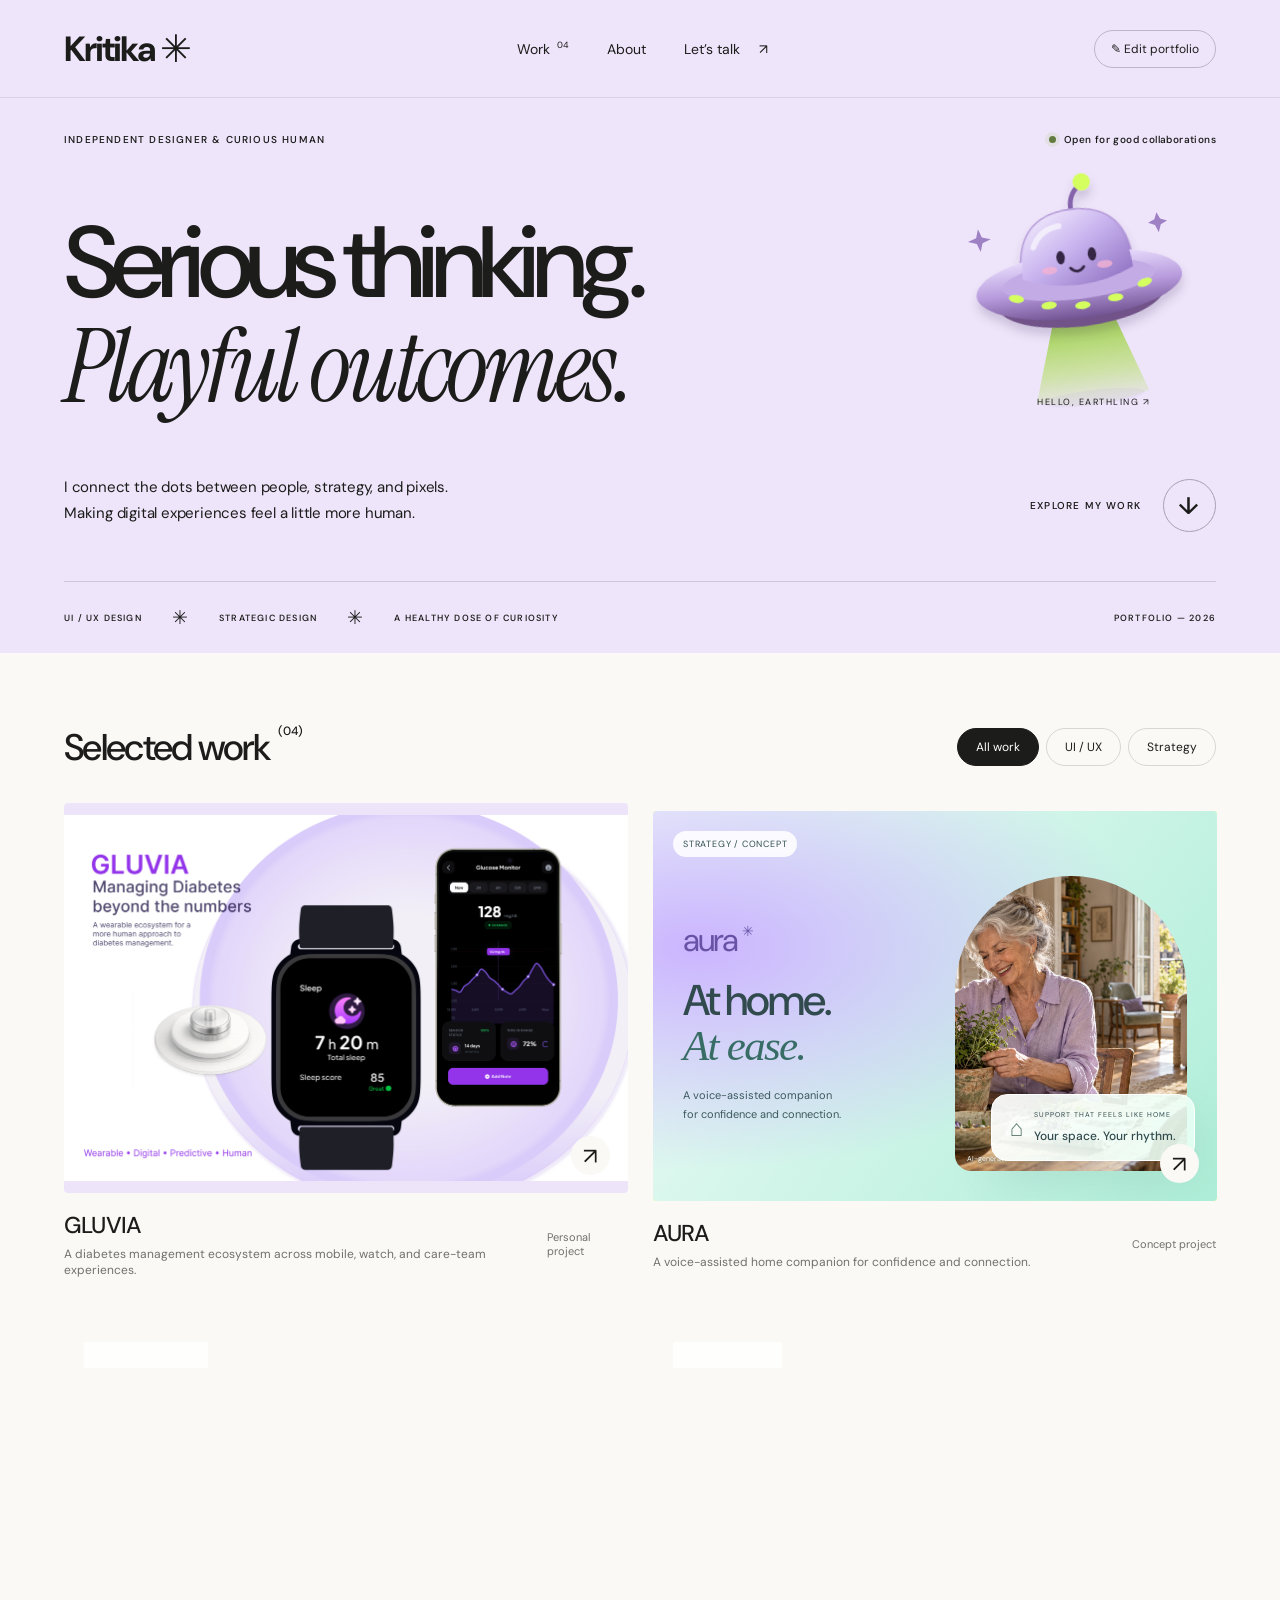
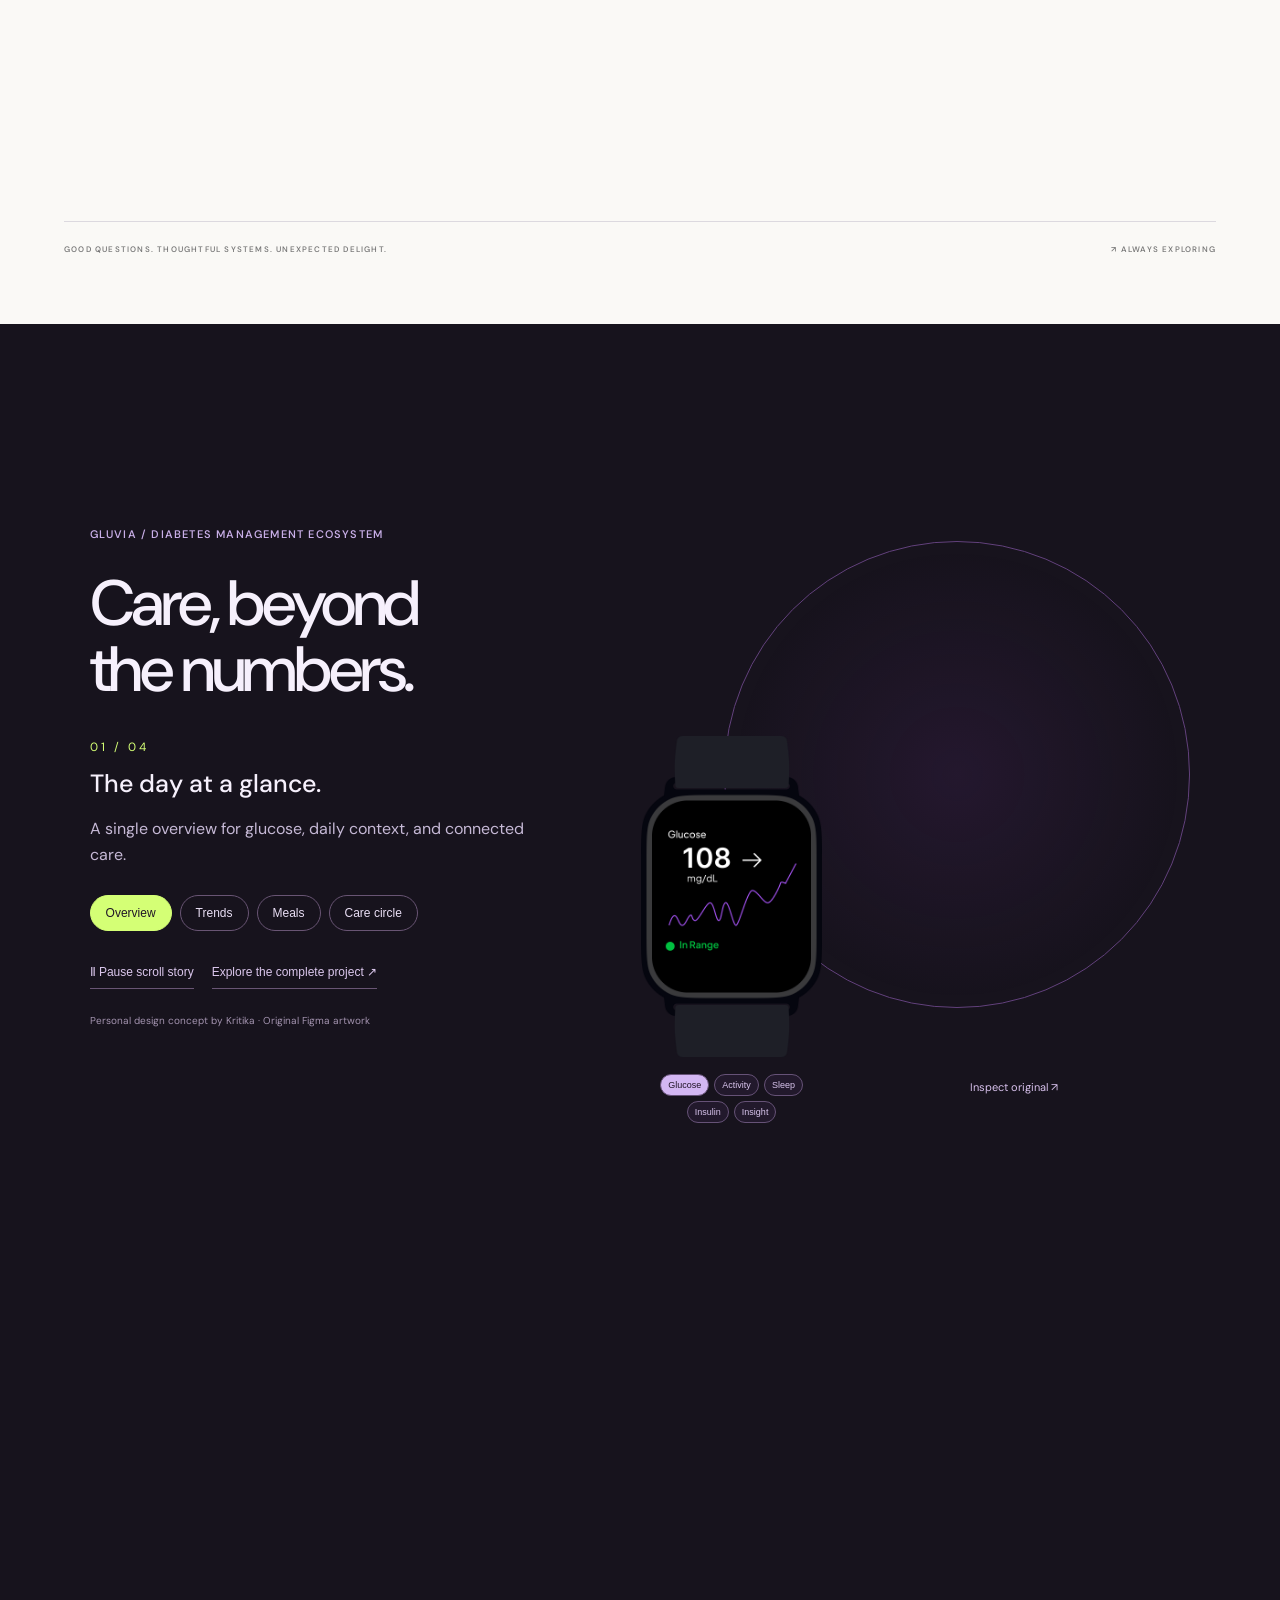
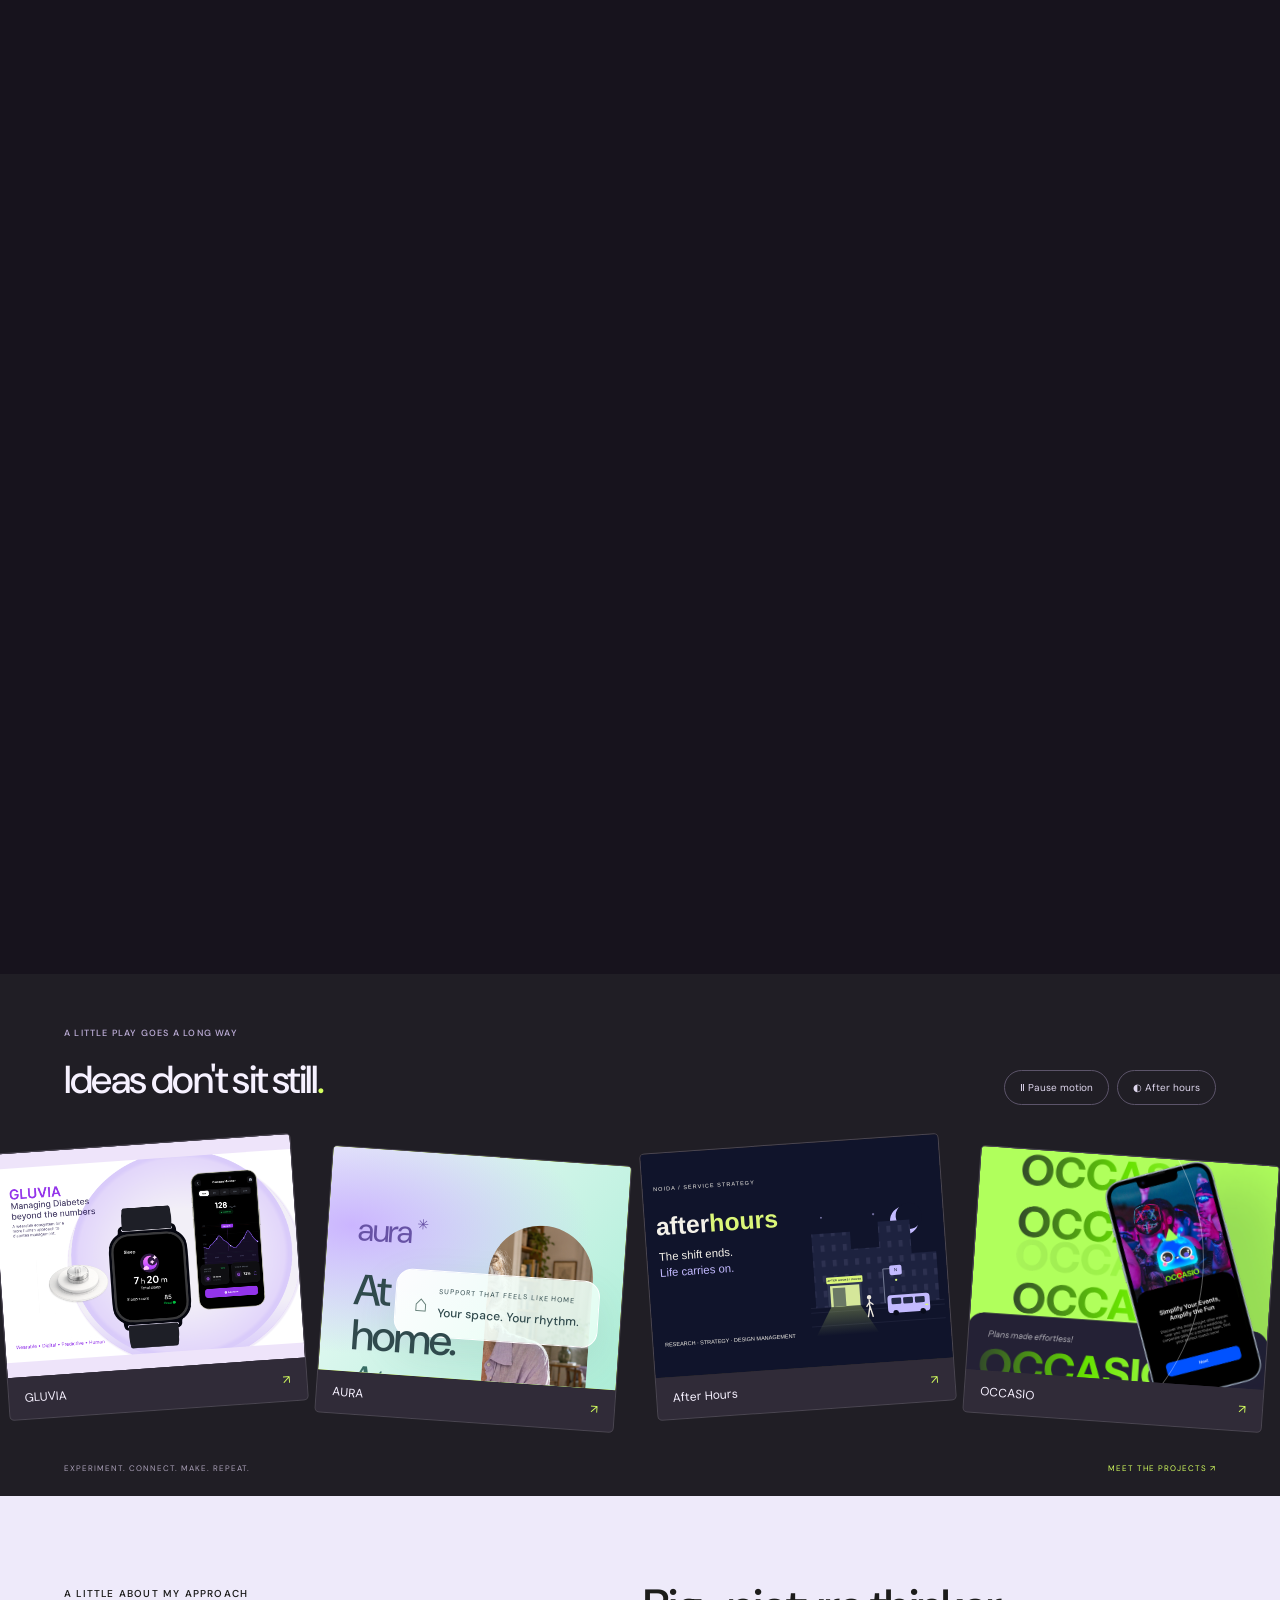
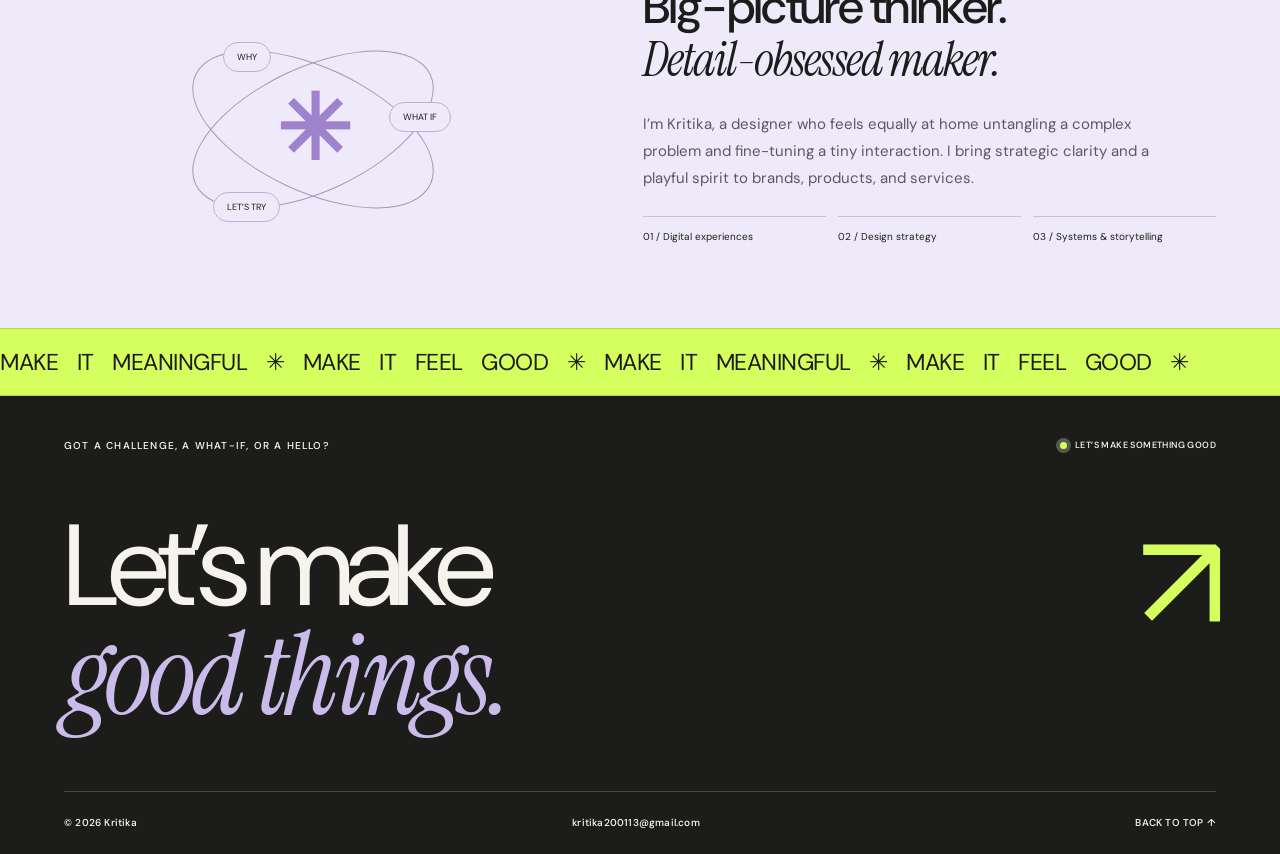
==== commit 0213ba94: "Align AURA preference game cards and options" ====
--- a/index.html
+++ b/index.html
@@ -1,6 +1,6 @@
 <!doctype html>
 <html lang="en">
-<head><meta charset="utf-8"><meta name="viewport" content="width=device-width,initial-scale=1"><meta name="theme-color" content="#eeeafa"><meta name="description" content="An independent designer working across digital experiences and strategic design."><title>Kritika — Design with a point of view</title><link rel="stylesheet" href="style.css?v=aura-bright-20261007"></head>
+<head><meta charset="utf-8"><meta name="viewport" content="width=device-width,initial-scale=1"><meta name="theme-color" content="#eeeafa"><meta name="description" content="An independent designer working across digital experiences and strategic design."><title>Kritika — Design with a point of view</title><link rel="stylesheet" href="style.css?v=aura-uniform-20261007"></head>
 <body>
 <header class="nav"><a class="wordmark" href="#" aria-label="Home"><span id="brand">Kritika</span><span class="brand-star">✳</span></a><nav aria-label="Main navigation"><a href="#work">Work <sup>04</sup></a><a href="#about">About</a><a href="#contact" class="contact-nav">Let’s talk <span>↗</span></a></nav><button class="edit-toggle" id="editToggle" aria-label="Open portfolio editor">✎ <span>Edit portfolio</span></button></header>
 <main><section class="hero"><div class="hero-top"><span class="eyebrow">INDEPENDENT DESIGNER & CURIOUS HUMAN</span><span class="availability"><i></i><span id="availability">Open for good collaborations</span></span></div><div class="hero-title"><h1><span id="headline1">Serious thinking.</span><br><span class="serif" id="headline2">Playful outcomes.</span></h1><button id="sculpture" class="sculpture ufo" aria-label="Say hello to the little UFO"><svg viewBox="0 0 300 300" aria-hidden="true"><defs><linearGradient id="ufo-glass" x1="0" y1="0" x2=".9" y2="1"><stop stop-color="#f8f3ff"/><stop offset=".5" stop-color="#c9b4ef"/><stop offset="1" stop-color="#9274c4"/></linearGradient><linearGradient id="ufo-body" x1="0" y1="0" x2="0" y2="1"><stop stop-color="#ece3ff"/><stop offset=".55" stop-color="#b79adc"/><stop offset="1" stop-color="#725493"/></linearGradient><linearGradient id="ufo-beam" x1="0" y1="0" x2="0" y2="1"><stop stop-color="#83c51c" stop-opacity=".85"/><stop offset=".65" stop-color="#a1dc32" stop-opacity=".42"/><stop offset="1" stop-color="#a1dc32" stop-opacity=".06"/></linearGradient><filter id="ufo-shadow"><feDropShadow dx="0" dy="8" stdDeviation="5" flood-color="#55426e" flood-opacity=".22"/></filter></defs><g class="ufo-beam"><path d="M121 183 L91 274 Q150 291 209 274 L179 183Z" fill="url(#ufo-beam)"/><ellipse cx="150" cy="275" rx="54" ry="8" fill="#b7a4d9" opacity=".13"/></g><g class="ufo-ship" filter="url(#ufo-shadow)"><path d="M151 82 Q148 62 164 52" fill="none" stroke="#8463ac" stroke-width="5" stroke-linecap="round"/><circle cx="165" cy="50" r="9" fill="#d4ff5f"/><path d="M91 145 Q89 78 150 77 Q211 78 209 145" fill="url(#ufo-glass)" stroke="#b79cd9" stroke-width="1.5"/><path d="M107 113 Q117 92 140 92" stroke="#fff" stroke-opacity=".7" stroke-width="7" fill="none" stroke-linecap="round"/><ellipse cx="150" cy="168" rx="88" ry="32" fill="#715389"/><ellipse cx="150" cy="156" rx="108" ry="35" fill="url(#ufo-body)"/><ellipse cx="150" cy="151" rx="80" ry="20" fill="#c3ace5"/><path d="M92 144 Q94 79 150 79 Q206 79 208 144 Q150 169 92 144" fill="url(#ufo-glass)"/><path d="M107 112 Q116 94 136 93" stroke="#fff" stroke-opacity=".6" stroke-width="6" fill="none" stroke-linecap="round"/><g class="ufo-eyes" fill="#362645"><ellipse cx="134" cy="126" rx="4.5" ry="7"/><ellipse cx="167" cy="126" rx="4.5" ry="7"/></g><ellipse cx="121" cy="138" rx="8" ry="4" fill="#f2b2d3" opacity=".8"/><ellipse cx="179" cy="138" rx="8" ry="4" fill="#f2b2d3" opacity=".8"/><path d="M143 138 Q150 146 157 138" fill="none" stroke="#362645" stroke-width="3" stroke-linecap="round"/><g fill="#d4ff5f" class="ufo-lights"><ellipse cx="83" cy="163" rx="8" ry="4" transform="rotate(15 83 163)"/><ellipse cx="116" cy="174" rx="8" ry="4"/><ellipse cx="151" cy="178" rx="8" ry="4"/><ellipse cx="186" cy="174" rx="8" ry="4"/><ellipse cx="218" cy="162" rx="8" ry="4" transform="rotate(-15 218 162)"/></g></g><g class="ufo-sparkles" fill="#9e80c5"><path d="M52 86 L55 95 L64 98 L55 101 L52 110 L49 101 L40 98 L49 95Z"/><path d="M239 91 L242 98 L249 101 L242 104 L239 112 L236 104 L229 101 L236 98Z"/></g></svg><span>HELLO, EARTHLING ↗</span></button></div><div class="hero-bottom"><p id="intro">I connect the dots between people, strategy, and pixels.<br>Making digital experiences feel a little more human.</p><a class="round-link" href="#work"><span>EXPLORE MY WORK</span><span class="circle">↓</span></a></div><div class="hero-foot"><span>UI / UX DESIGN</span><span class="tiny-star">✳</span><span>STRATEGIC DESIGN</span><span class="tiny-star">✳</span><span>A HEALTHY DOSE OF CURIOSITY</span><span class="edition">PORTFOLIO — 2026</span></div></section>
--- a/style.css
+++ b/style.css
@@ -163,3 +163,13 @@
 .aura-phone-night .aura-app-primary{background:#e1d4ff;color:#293b4e;border-color:#e1d4ff}
 .aura-footer{background:radial-gradient(ellipse at 15% 20%,#a9eecf,transparent 65%),linear-gradient(125deg,#e4ecfb,#dcccfa)}
 .aura-case button:focus-visible{outline:3px solid #7156b3;outline-offset:4px}
+
+/* Keep each preference question and its choices aligned within one card. */
+.aura-choice-grid{gap:20px}
+.aura-choice-grid fieldset{margin:0;padding:26px 28px 28px;border:1px solid #fff;border-radius:22px}
+.aura-choice-grid legend{float:left;width:100%;max-width:none;min-height:56px;margin:0 0 20px;padding:0;font-size:18px;line-height:1.55}
+.aura-choice-grid fieldset>div{clear:both;display:grid;grid-template-columns:repeat(2,minmax(0,1fr));gap:16px}
+.aura-choice-grid label{display:grid;grid-template-columns:20px minmax(0,1fr);gap:12px;align-items:center;min-width:0;margin:0}
+.aura-choice-grid input{margin:0;width:20px;height:20px;flex-shrink:0}
+.aura-choice-grid label span{display:flex;align-items:center;width:100%;min-height:64px;padding:16px 20px;line-height:1.45;background:#ffffff80}
+@media(max-width:600px){.aura-choice-grid fieldset{padding:22px 20px}.aura-choice-grid legend{min-height:0;font-size:17px}.aura-choice-grid fieldset>div{grid-template-columns:1fr;gap:12px}.aura-choice-grid label span{min-height:58px;padding:14px 16px}}
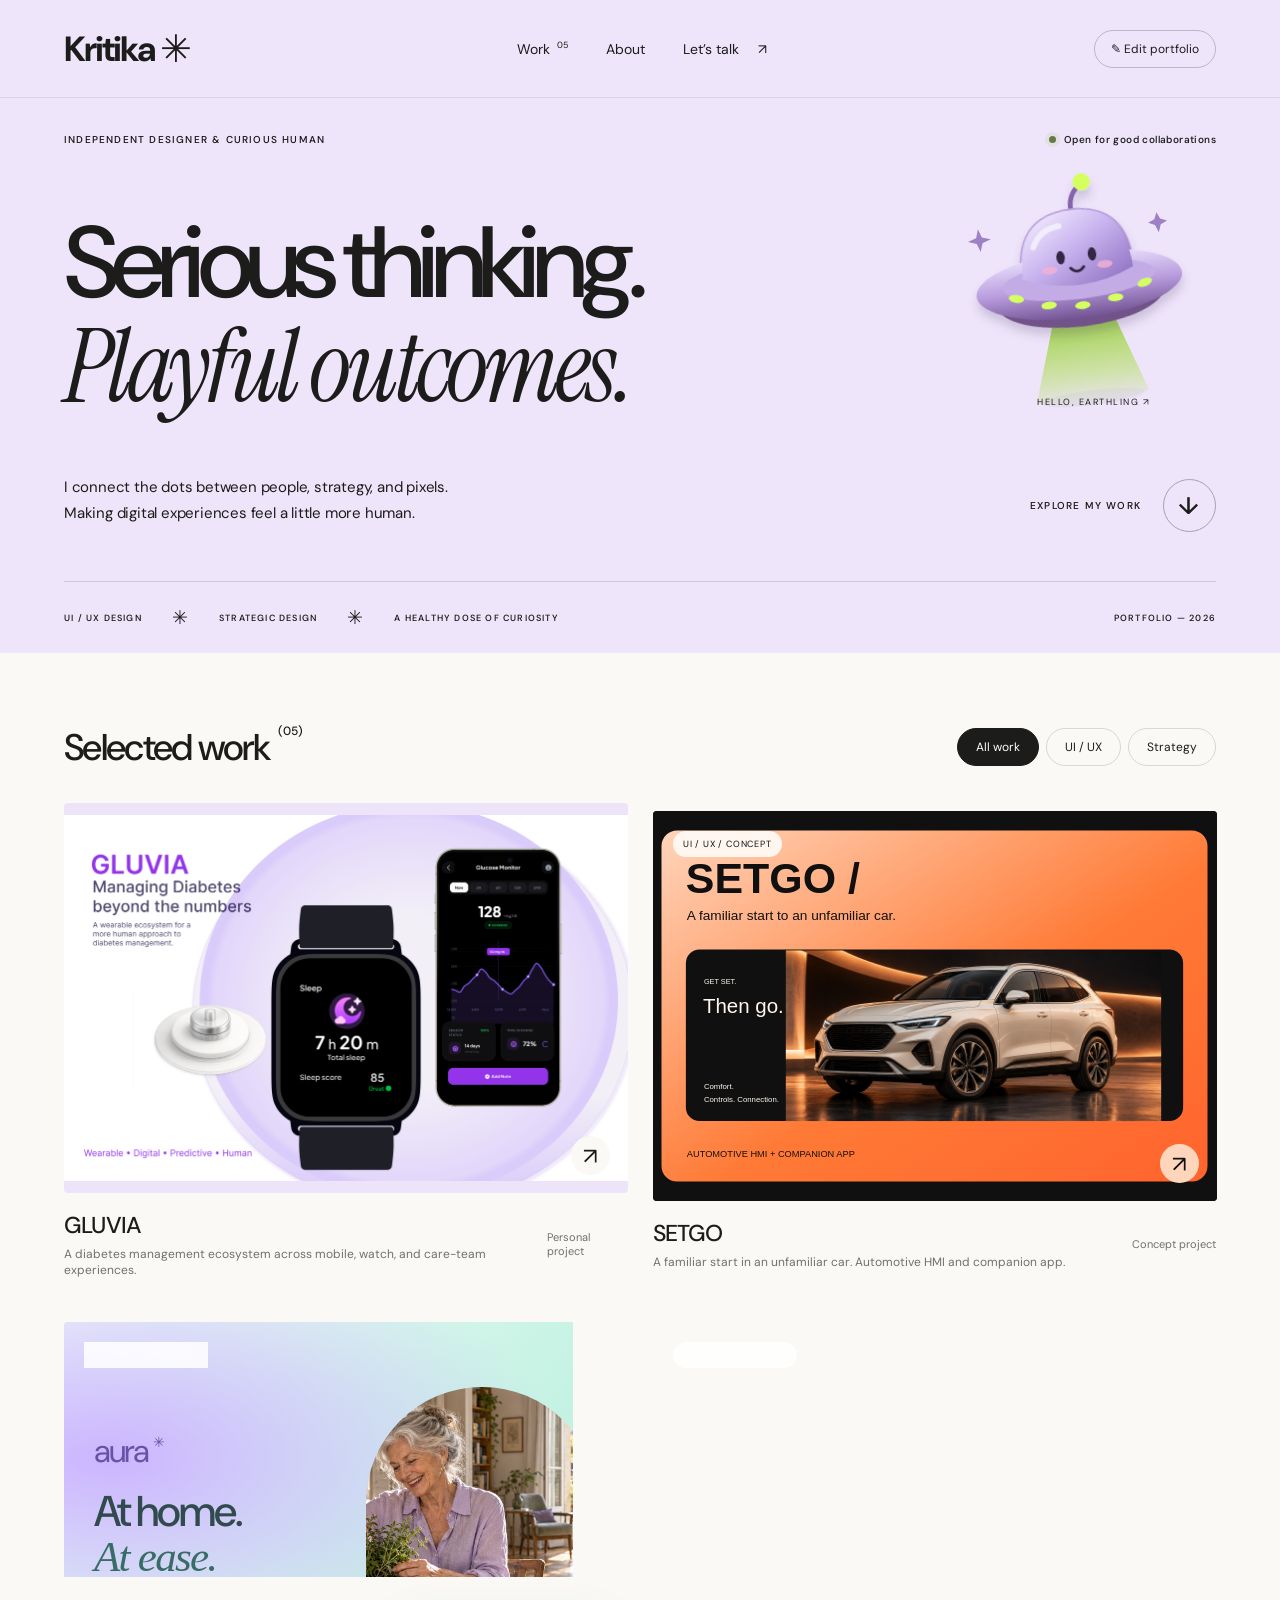
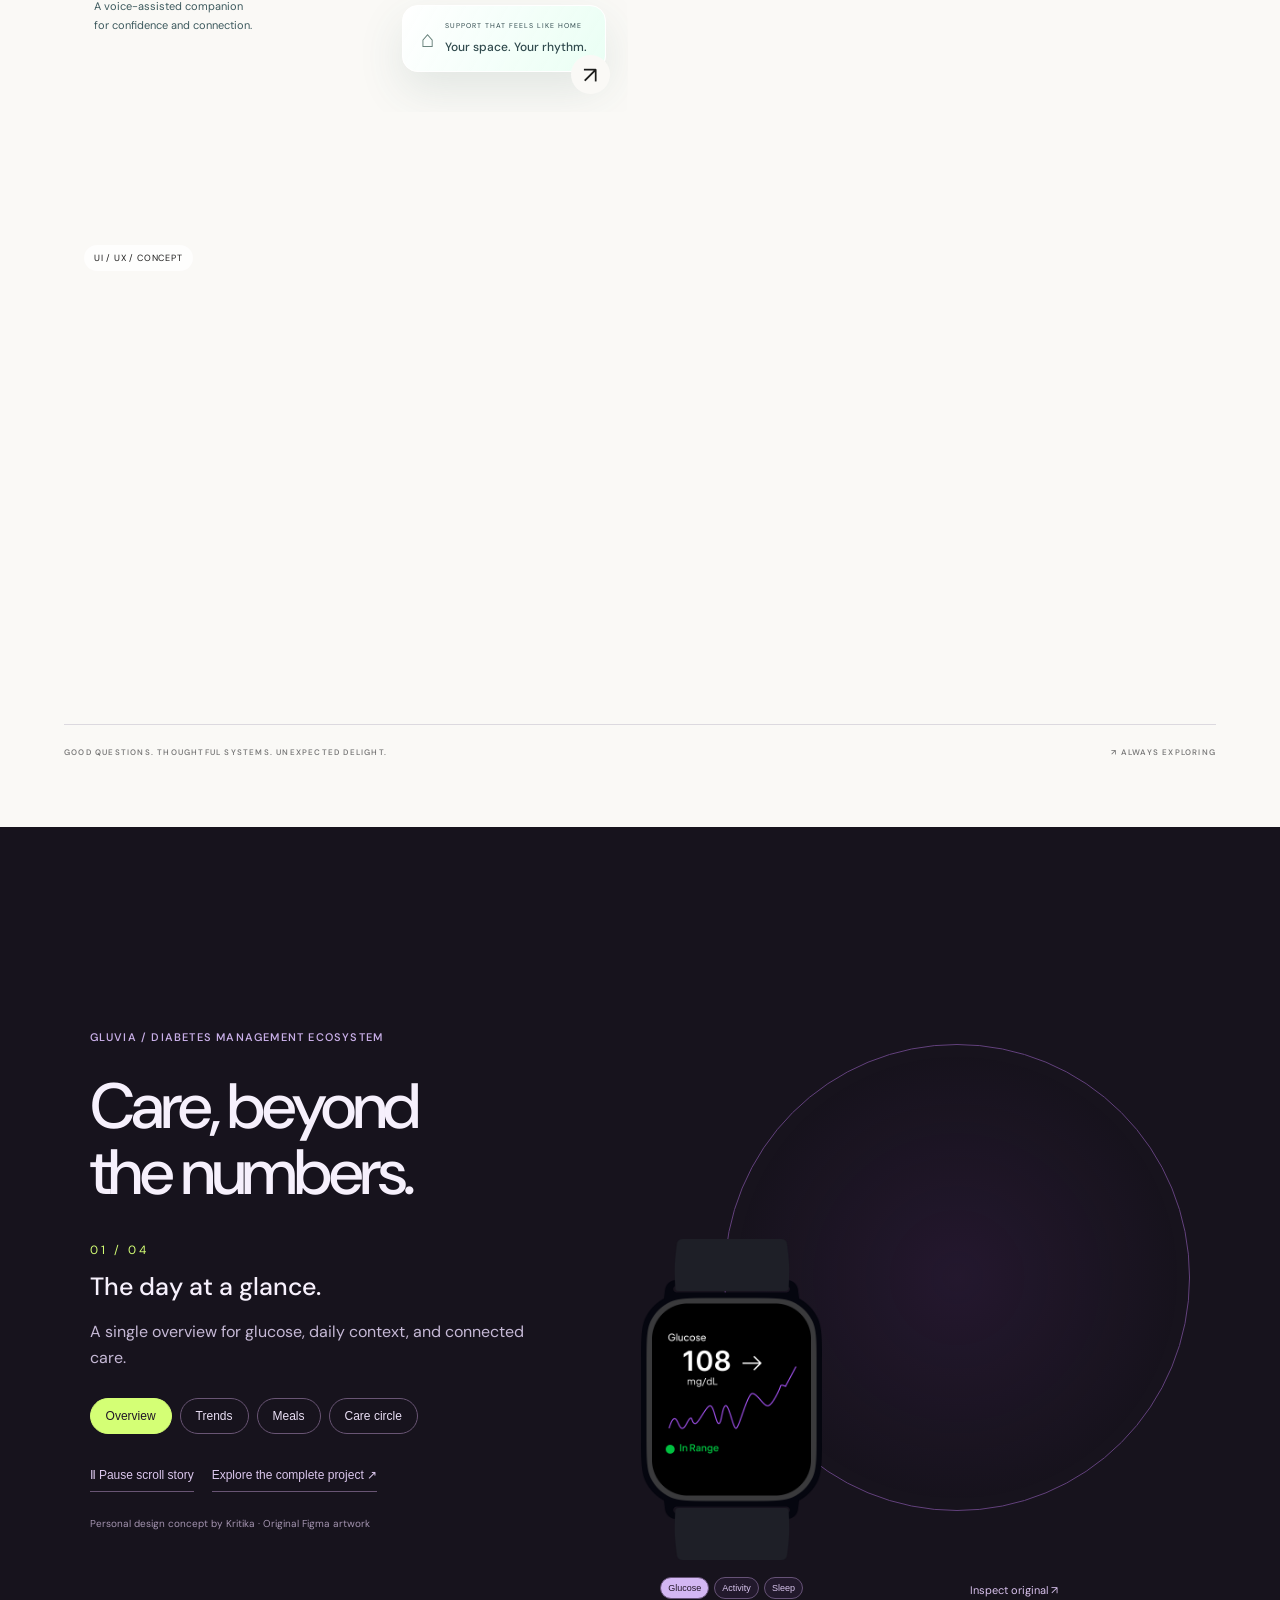
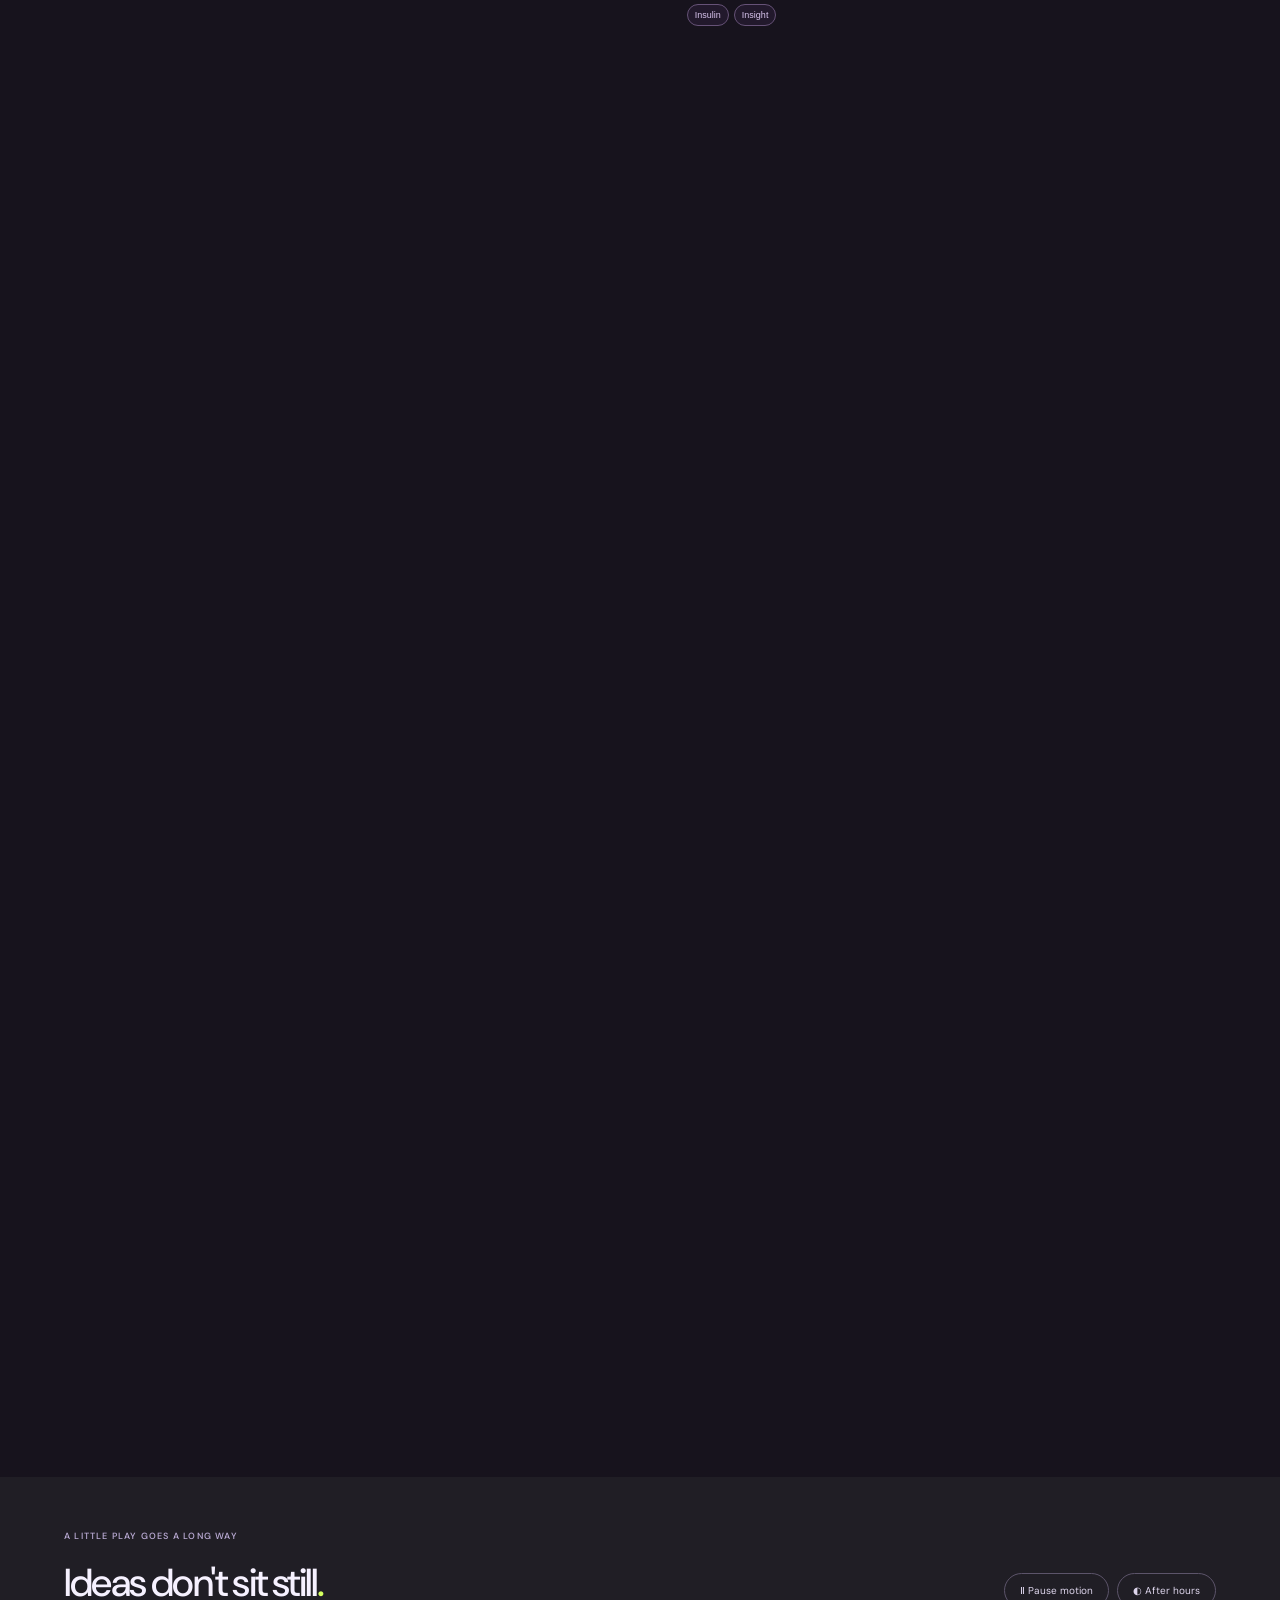
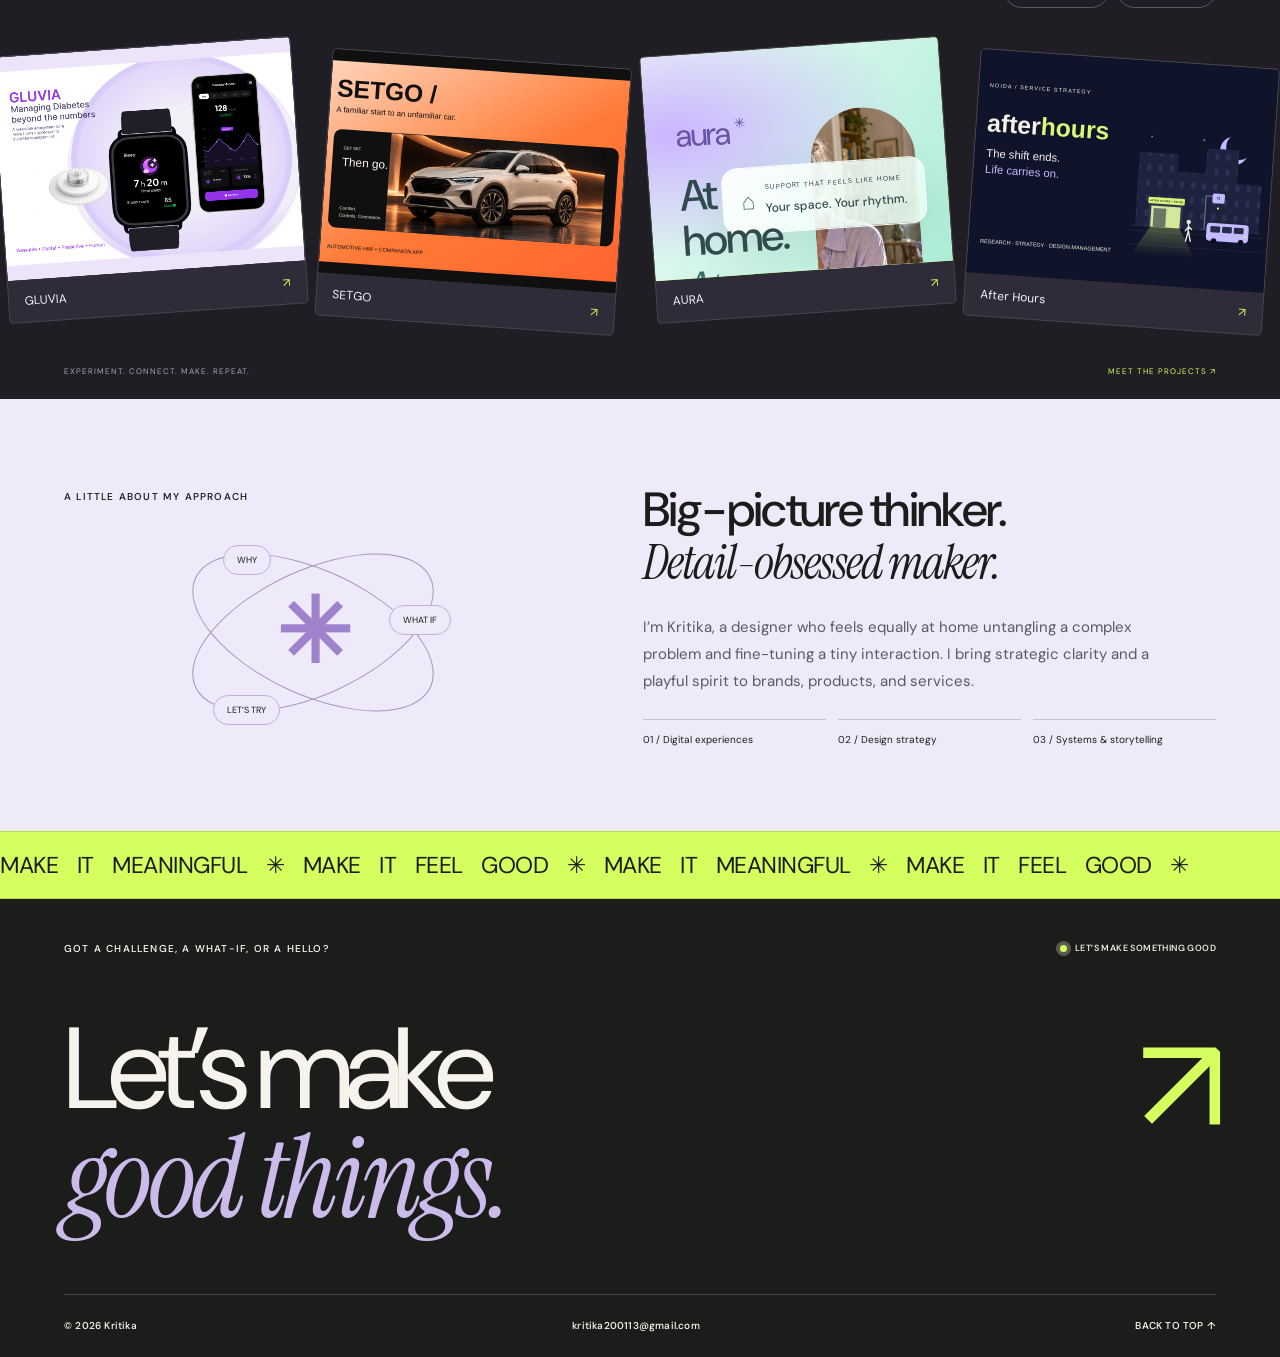
==== commit f460c9c2: "Add SETGO automotive HMI case study and interactive dashboard" ====
--- a/index.html
+++ b/index.html
@@ -12,5 +12,5 @@
 <footer id="contact" class="section"><div class="footer-top"><span class="eyebrow">GOT A CHALLENGE, A WHAT-IF, OR A HELLO?</span><span class="availability"><i></i>LET’S MAKE SOMETHING GOOD</span></div><a id="emailLink" class="footer-title" href="mailto:kritika200113@gmail.com">Let’s make<br><em>good things.</em><span>↗</span></a><div class="footer-bottom"><span id="copyright">© 2026 Kritika</span><a id="emailText" href="mailto:kritika200113@gmail.com">kritika200113@gmail.com</a><a href="#">BACK TO TOP ↑</a></div></footer></main>
 <dialog id="projectDialog"><button class="close" id="closeProject" aria-label="Close project">×</button><div id="projectDetail"></div></dialog>
 <div class="editor-shade" id="editorShade" hidden></div><aside class="editor" id="editor" aria-label="Portfolio editor" inert><div class="editor-head"><div><span class="eyebrow">MAKE IT YOURS</span><h2>Portfolio studio<span>✳</span></h2></div><button id="closeEditor" class="icon-button" aria-label="Close editor">×</button></div><p class="editor-intro">Your canvas, your story. Changes are saved in this browser. Download a copy to keep or publish.</p><div class="editor-tabs"><button class="active" data-tab="profile">Profile</button><button data-tab="projects">Projects</button></div><form id="editForm"></form><div class="editor-actions"><button class="primary" id="exportSite">Download website ↗</button><button class="secondary" id="backup">Export content</button><label class="secondary file-label">Import content<input type="file" id="importData" accept="application/json" hidden></label><button class="reset" id="resetData">Reset to sample content</button></div><p class="editor-disclaimer">The starting projects are illustrative concepts. Replace them with your own work before publishing. Local editing is not password-protected.</p></aside><div class="toast" role="status" id="toast"></div>
-<script id="portfolio-data" type="application/json">null</script><script src="app.js?v=contact-20261007"></script>
+<script id="portfolio-data" type="application/json">null</script><script src="app.js?v=setgo-20261007"></script>
 </body></html>
--- a/style.css
+++ b/style.css
@@ -173,3 +173,5 @@
 .aura-choice-grid input{margin:0;width:20px;height:20px;flex-shrink:0}
 .aura-choice-grid label span{display:flex;align-items:center;width:100%;min-height:64px;padding:16px 20px;line-height:1.45;background:#ffffff80}
 @media(max-width:600px){.aura-choice-grid fieldset{padding:22px 20px}.aura-choice-grid legend{min-height:0;font-size:17px}.aura-choice-grid fieldset>div{grid-template-columns:1fr;gap:12px}.aura-choice-grid label span{min-height:58px;padding:14px 16px}}
+
+.visual-setgo{background:#101010}.visual-setgo .project-tag{background:#fff7ef;color:#101010}.visual-setgo .project-open{background:#ffd5bb;color:#101010}
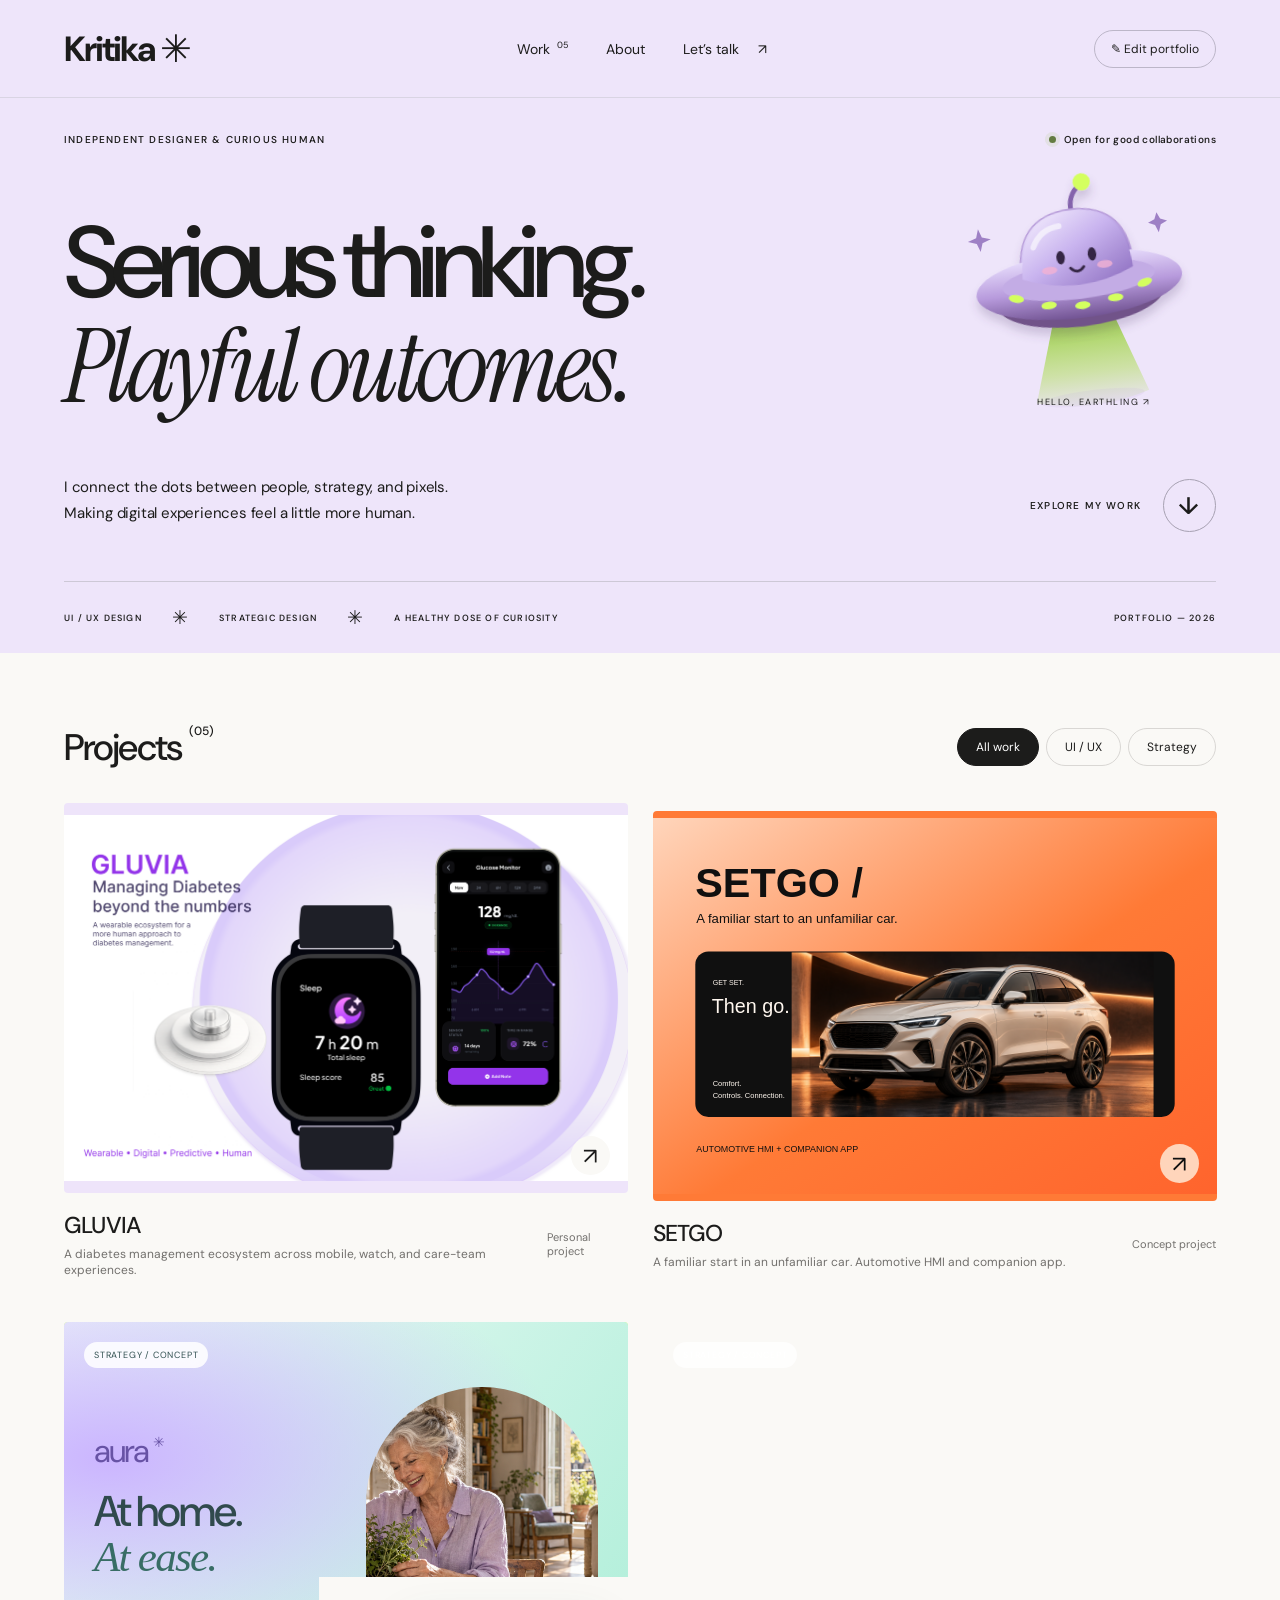
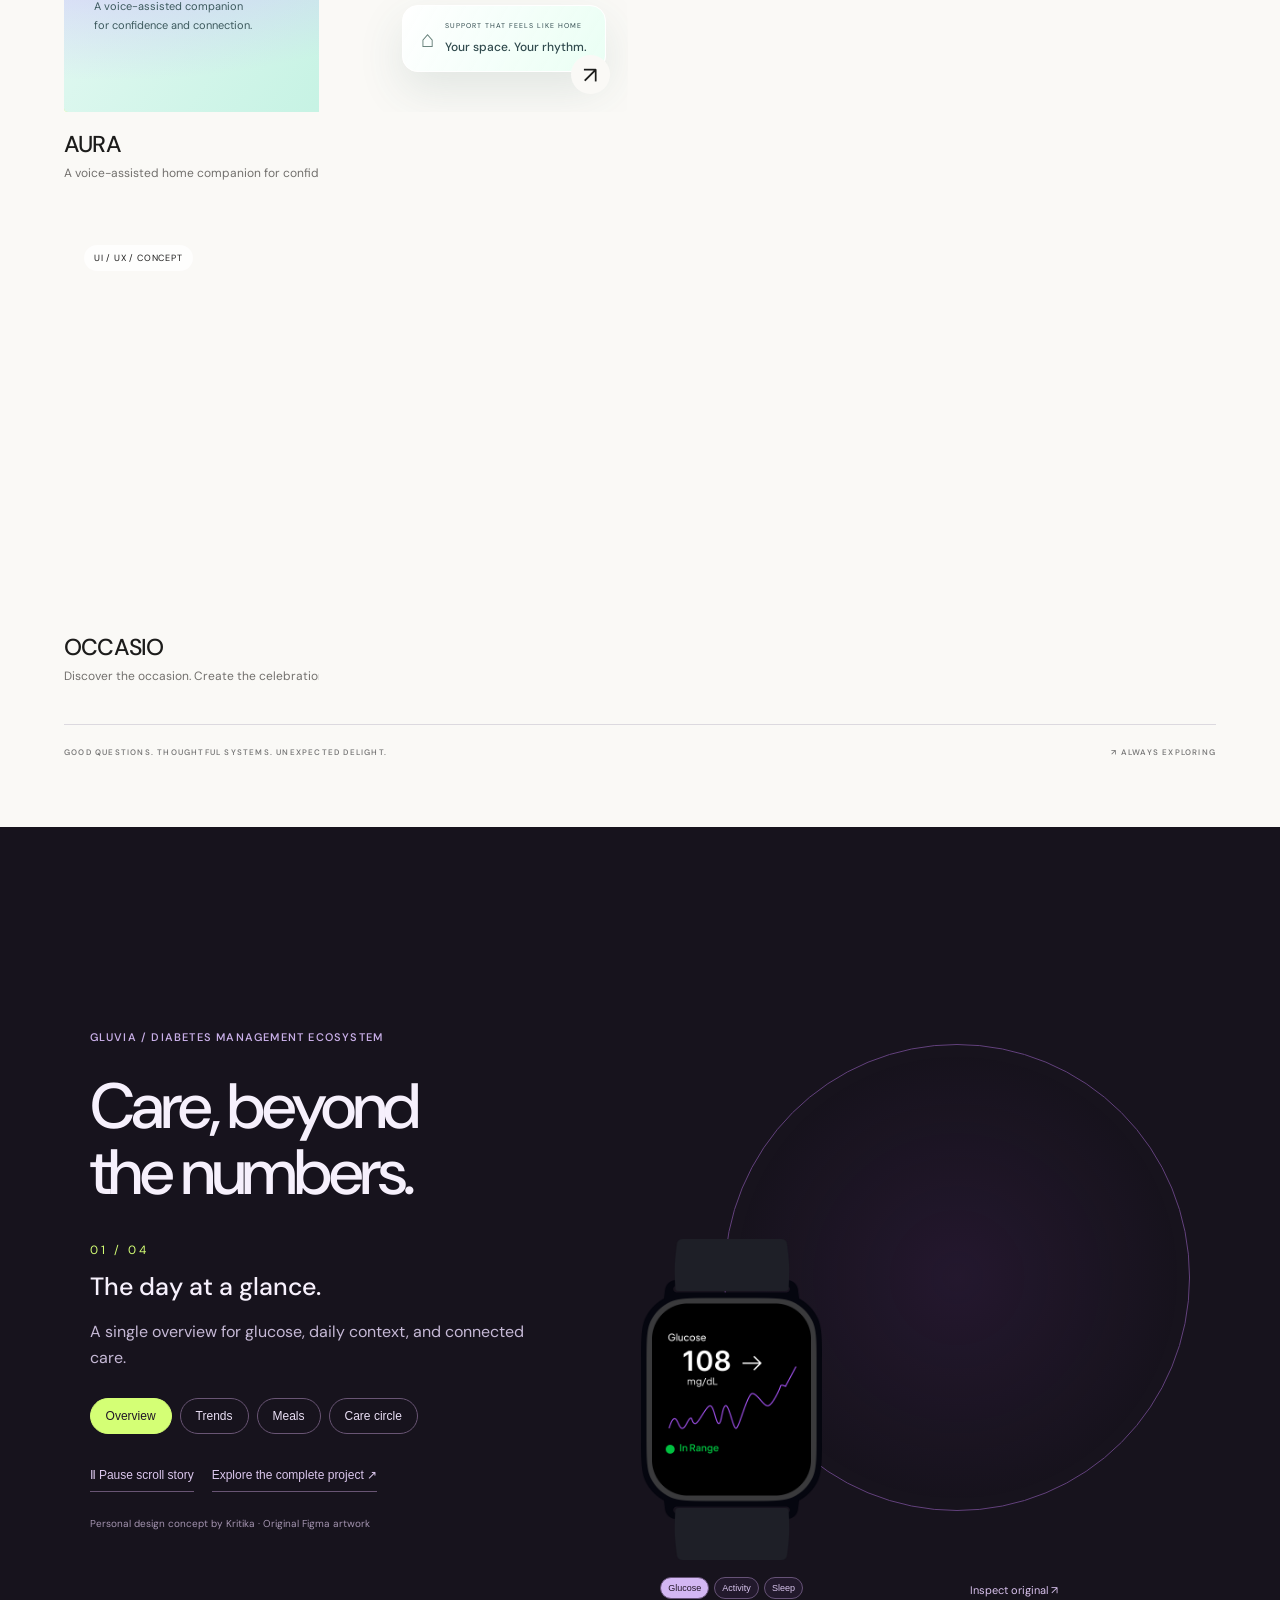
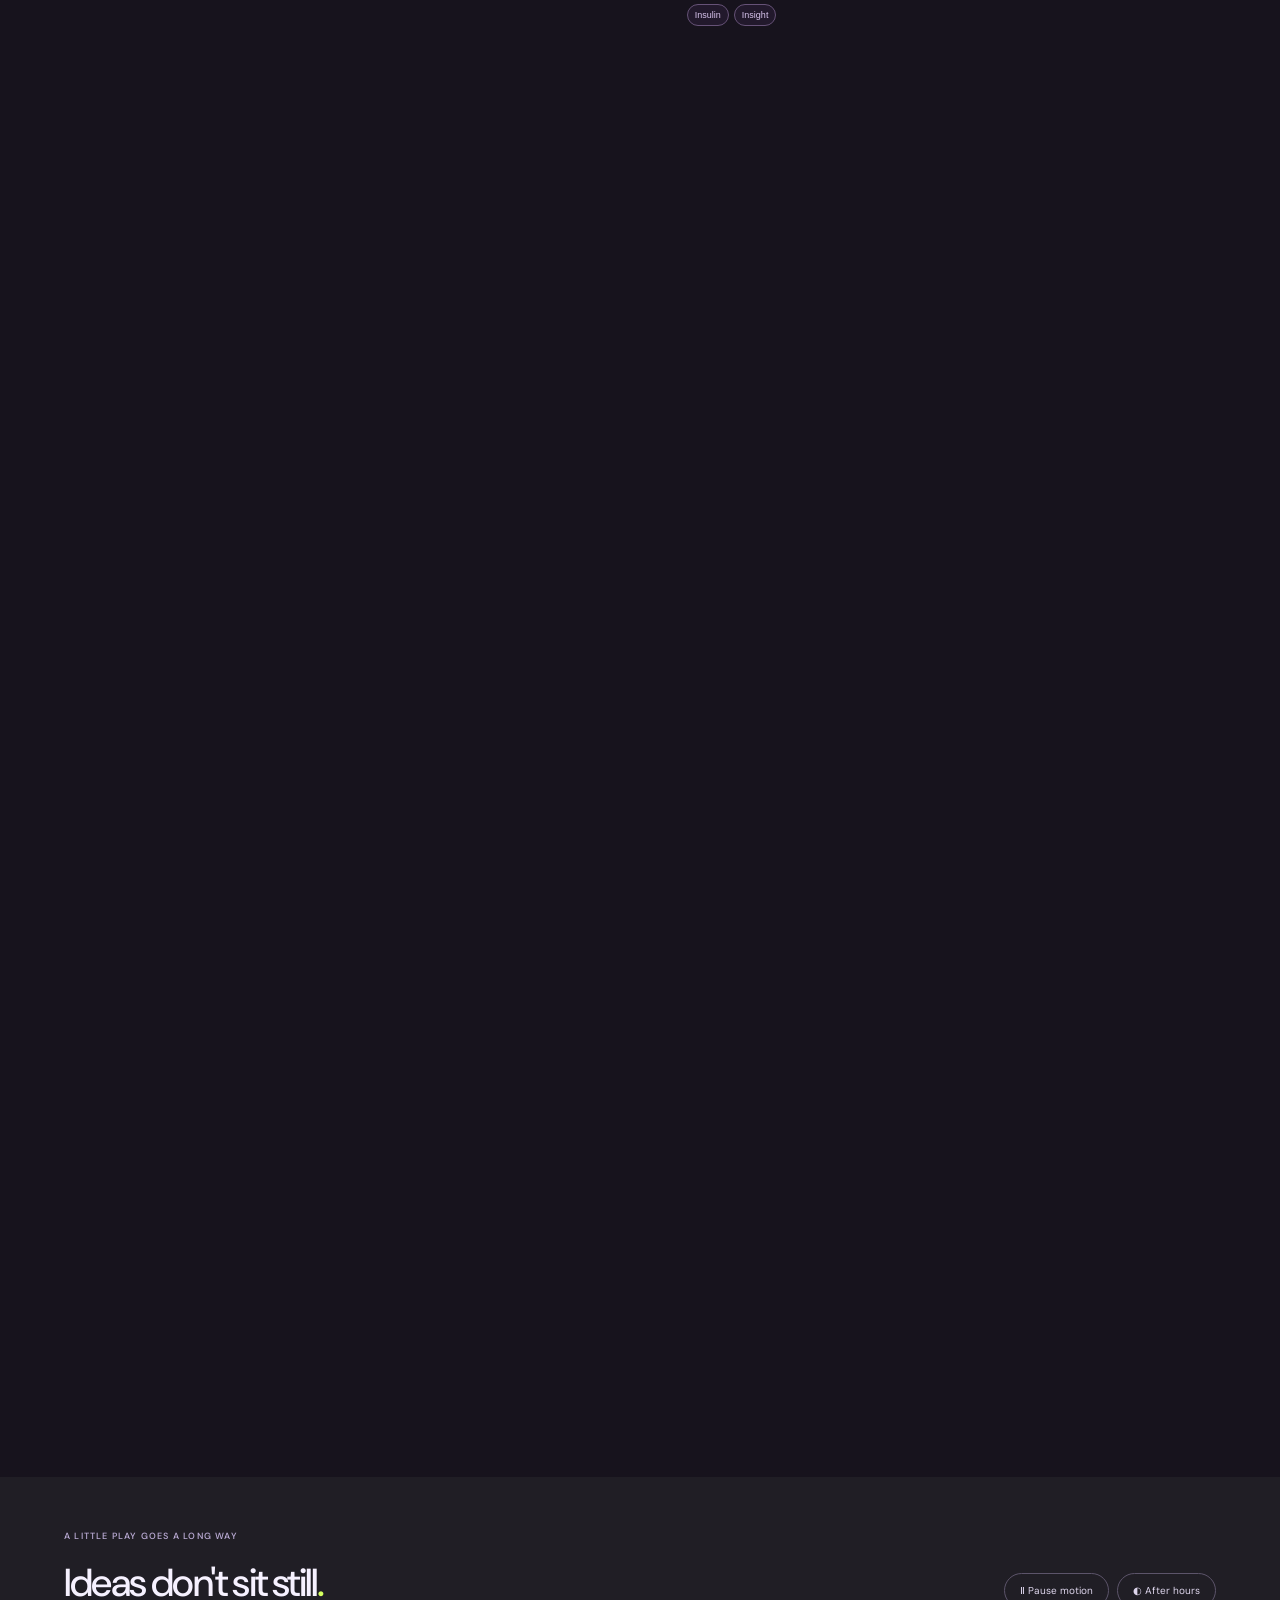
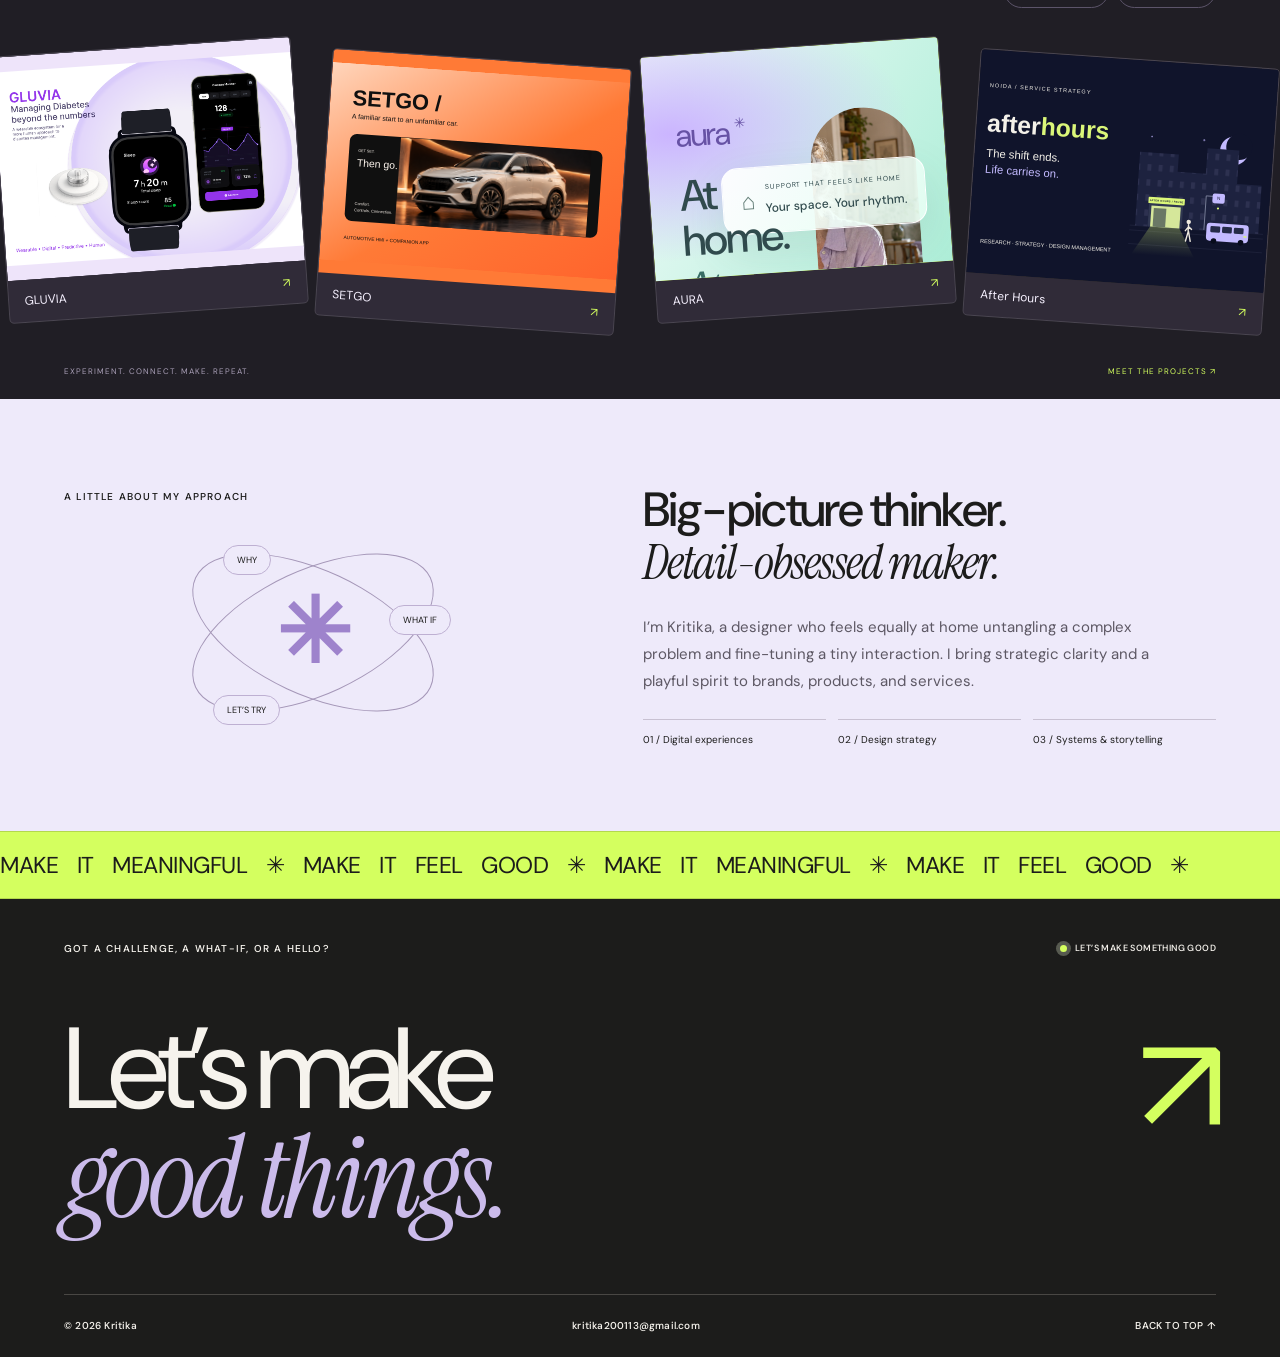
==== commit a0d89eb3: "Refresh orange SETGO cover and simplify Projects heading" ====
--- a/index.html
+++ b/index.html
@@ -1,10 +1,10 @@
 <!doctype html>
 <html lang="en">
-<head><meta charset="utf-8"><meta name="viewport" content="width=device-width,initial-scale=1"><meta name="theme-color" content="#eeeafa"><meta name="description" content="An independent designer working across digital experiences and strategic design."><title>Kritika — Design with a point of view</title><link rel="stylesheet" href="style.css?v=aura-uniform-20261007"></head>
+<head><meta charset="utf-8"><meta name="viewport" content="width=device-width,initial-scale=1"><meta name="theme-color" content="#eeeafa"><meta name="description" content="An independent designer working across digital experiences and strategic design."><title>Kritika — Design with a point of view</title><link rel="stylesheet" href="style.css?v=setgo-cover-20261008"></head>
 <body>
 <header class="nav"><a class="wordmark" href="#" aria-label="Home"><span id="brand">Kritika</span><span class="brand-star">✳</span></a><nav aria-label="Main navigation"><a href="#work">Work <sup>04</sup></a><a href="#about">About</a><a href="#contact" class="contact-nav">Let’s talk <span>↗</span></a></nav><button class="edit-toggle" id="editToggle" aria-label="Open portfolio editor">✎ <span>Edit portfolio</span></button></header>
 <main><section class="hero"><div class="hero-top"><span class="eyebrow">INDEPENDENT DESIGNER & CURIOUS HUMAN</span><span class="availability"><i></i><span id="availability">Open for good collaborations</span></span></div><div class="hero-title"><h1><span id="headline1">Serious thinking.</span><br><span class="serif" id="headline2">Playful outcomes.</span></h1><button id="sculpture" class="sculpture ufo" aria-label="Say hello to the little UFO"><svg viewBox="0 0 300 300" aria-hidden="true"><defs><linearGradient id="ufo-glass" x1="0" y1="0" x2=".9" y2="1"><stop stop-color="#f8f3ff"/><stop offset=".5" stop-color="#c9b4ef"/><stop offset="1" stop-color="#9274c4"/></linearGradient><linearGradient id="ufo-body" x1="0" y1="0" x2="0" y2="1"><stop stop-color="#ece3ff"/><stop offset=".55" stop-color="#b79adc"/><stop offset="1" stop-color="#725493"/></linearGradient><linearGradient id="ufo-beam" x1="0" y1="0" x2="0" y2="1"><stop stop-color="#83c51c" stop-opacity=".85"/><stop offset=".65" stop-color="#a1dc32" stop-opacity=".42"/><stop offset="1" stop-color="#a1dc32" stop-opacity=".06"/></linearGradient><filter id="ufo-shadow"><feDropShadow dx="0" dy="8" stdDeviation="5" flood-color="#55426e" flood-opacity=".22"/></filter></defs><g class="ufo-beam"><path d="M121 183 L91 274 Q150 291 209 274 L179 183Z" fill="url(#ufo-beam)"/><ellipse cx="150" cy="275" rx="54" ry="8" fill="#b7a4d9" opacity=".13"/></g><g class="ufo-ship" filter="url(#ufo-shadow)"><path d="M151 82 Q148 62 164 52" fill="none" stroke="#8463ac" stroke-width="5" stroke-linecap="round"/><circle cx="165" cy="50" r="9" fill="#d4ff5f"/><path d="M91 145 Q89 78 150 77 Q211 78 209 145" fill="url(#ufo-glass)" stroke="#b79cd9" stroke-width="1.5"/><path d="M107 113 Q117 92 140 92" stroke="#fff" stroke-opacity=".7" stroke-width="7" fill="none" stroke-linecap="round"/><ellipse cx="150" cy="168" rx="88" ry="32" fill="#715389"/><ellipse cx="150" cy="156" rx="108" ry="35" fill="url(#ufo-body)"/><ellipse cx="150" cy="151" rx="80" ry="20" fill="#c3ace5"/><path d="M92 144 Q94 79 150 79 Q206 79 208 144 Q150 169 92 144" fill="url(#ufo-glass)"/><path d="M107 112 Q116 94 136 93" stroke="#fff" stroke-opacity=".6" stroke-width="6" fill="none" stroke-linecap="round"/><g class="ufo-eyes" fill="#362645"><ellipse cx="134" cy="126" rx="4.5" ry="7"/><ellipse cx="167" cy="126" rx="4.5" ry="7"/></g><ellipse cx="121" cy="138" rx="8" ry="4" fill="#f2b2d3" opacity=".8"/><ellipse cx="179" cy="138" rx="8" ry="4" fill="#f2b2d3" opacity=".8"/><path d="M143 138 Q150 146 157 138" fill="none" stroke="#362645" stroke-width="3" stroke-linecap="round"/><g fill="#d4ff5f" class="ufo-lights"><ellipse cx="83" cy="163" rx="8" ry="4" transform="rotate(15 83 163)"/><ellipse cx="116" cy="174" rx="8" ry="4"/><ellipse cx="151" cy="178" rx="8" ry="4"/><ellipse cx="186" cy="174" rx="8" ry="4"/><ellipse cx="218" cy="162" rx="8" ry="4" transform="rotate(-15 218 162)"/></g></g><g class="ufo-sparkles" fill="#9e80c5"><path d="M52 86 L55 95 L64 98 L55 101 L52 110 L49 101 L40 98 L49 95Z"/><path d="M239 91 L242 98 L249 101 L242 104 L239 112 L236 104 L229 101 L236 98Z"/></g></svg><span>HELLO, EARTHLING ↗</span></button></div><div class="hero-bottom"><p id="intro">I connect the dots between people, strategy, and pixels.<br>Making digital experiences feel a little more human.</p><a class="round-link" href="#work"><span>EXPLORE MY WORK</span><span class="circle">↓</span></a></div><div class="hero-foot"><span>UI / UX DESIGN</span><span class="tiny-star">✳</span><span>STRATEGIC DESIGN</span><span class="tiny-star">✳</span><span>A HEALTHY DOSE OF CURIOSITY</span><span class="edition">PORTFOLIO — 2026</span></div></section>
-<section id="work" class="work section"><div class="section-heading"><h2>Selected work<span class="count">(04)</span></h2><div class="filters" role="group" aria-label="Filter projects"><button class="active" data-filter="All">All work</button><button data-filter="UI / UX">UI / UX</button><button data-filter="Strategy">Strategy</button></div></div><div class="projects" id="projects"></div><div class="work-note"><span>GOOD QUESTIONS. THOUGHTFUL SYSTEMS. UNEXPECTED DELIGHT.</span><span>↗ ALWAYS EXPLORING</span></div></section>
+<section id="work" class="work section"><div class="section-heading"><h2>Projects<span class="count">(04)</span></h2><div class="filters" role="group" aria-label="Filter projects"><button class="active" data-filter="All">All work</button><button data-filter="UI / UX">UI / UX</button><button data-filter="Strategy">Strategy</button></div></div><div class="projects" id="projects"></div><div class="work-note"><span>GOOD QUESTIONS. THOUGHTFUL SYSTEMS. UNEXPECTED DELIGHT.</span><span>↗ ALWAYS EXPLORING</span></div></section>
 <div id="gluvia-motion"></div><section id="hq-motion" aria-label="GLUVIA diabetes management mobile showcase"><div class="hq-sticky"><div class="hq-copy"><span class="eyebrow">GLUVIA / DIABETES MANAGEMENT ECOSYSTEM</span><h2>Care, beyond<br>the numbers.</h2><p class="hq-counter">01 / 04</p><h3>The day at a glance.</h3><p class="hq-scene-desc">A single overview for glucose, daily context, and connected care.</p><div class="hq-scene-tabs" aria-label="Choose a mockup"><button data-hq-scene="0" aria-pressed="true">Overview</button><button data-hq-scene="1" aria-pressed="false">Trends</button><button data-hq-scene="2" aria-pressed="false">Meals</button><button data-hq-scene="3" aria-pressed="false">Care circle</button></div><div class="hq-controls"><button class="hq-pause" aria-pressed="false">Ⅱ Pause scroll story</button><button id="gm-open">Explore the complete project ↗</button></div><small>Personal design concept by Kritika · Original Figma artwork</small></div><div class="hq-device-stage"><div class="hq-aura" aria-hidden="true"></div><button data-hq="1" class="hq-featured" aria-label="Inspect displayed mockup at full resolution"><img src="assets/gluvia/original-01.png" alt="GLUVIA daily overview" decoding="async"><span>Inspect original ↗</span></button></div><div class="hq-progress" aria-hidden="true"></div></div></section>
 <section class="motion-lab" aria-label="Projects in motion"><div class="motion-heading"><div><span class="eyebrow">A LITTLE PLAY GOES A LONG WAY</span><h2>Ideas don't sit still<span class="motion-dot">.</span></h2></div><div class="motion-controls"><button id="motionPause" aria-pressed="false">Ⅱ Pause motion</button><button id="paletteToggle" aria-pressed="false">◐ After hours</button></div></div><div class="motion-window"><div class="motion-track" id="motionTrack" aria-hidden="true"></div><div class="motion-caption"><span>EXPERIMENT. CONNECT. MAKE. REPEAT.</span><a href="#work">MEET THE PROJECTS ↗</a></div></div></section>
 <section id="about" class="about section"><div class="about-label"><span class="eyebrow">A LITTLE ABOUT MY APPROACH</span><div class="orbit-art" aria-hidden="true"><span>WHY</span><span>WHAT IF</span><span>LET’S TRY</span><b>✳</b></div></div><div><h2>Big-picture thinker.<br><em>Detail-obsessed maker.</em></h2><p id="aboutText">I’m Kritika, a designer who feels equally at home untangling a complex problem and fine-tuning a tiny interaction. I bring strategic clarity and a playful spirit to brands, products, and services.</p><div class="services"><span>01 / Digital experiences</span><span>02 / Design strategy</span><span>03 / Systems & storytelling</span></div></div></section>
@@ -12,5 +12,5 @@
 <footer id="contact" class="section"><div class="footer-top"><span class="eyebrow">GOT A CHALLENGE, A WHAT-IF, OR A HELLO?</span><span class="availability"><i></i>LET’S MAKE SOMETHING GOOD</span></div><a id="emailLink" class="footer-title" href="mailto:kritika200113@gmail.com">Let’s make<br><em>good things.</em><span>↗</span></a><div class="footer-bottom"><span id="copyright">© 2026 Kritika</span><a id="emailText" href="mailto:kritika200113@gmail.com">kritika200113@gmail.com</a><a href="#">BACK TO TOP ↑</a></div></footer></main>
 <dialog id="projectDialog"><button class="close" id="closeProject" aria-label="Close project">×</button><div id="projectDetail"></div></dialog>
 <div class="editor-shade" id="editorShade" hidden></div><aside class="editor" id="editor" aria-label="Portfolio editor" inert><div class="editor-head"><div><span class="eyebrow">MAKE IT YOURS</span><h2>Portfolio studio<span>✳</span></h2></div><button id="closeEditor" class="icon-button" aria-label="Close editor">×</button></div><p class="editor-intro">Your canvas, your story. Changes are saved in this browser. Download a copy to keep or publish.</p><div class="editor-tabs"><button class="active" data-tab="profile">Profile</button><button data-tab="projects">Projects</button></div><form id="editForm"></form><div class="editor-actions"><button class="primary" id="exportSite">Download website ↗</button><button class="secondary" id="backup">Export content</button><label class="secondary file-label">Import content<input type="file" id="importData" accept="application/json" hidden></label><button class="reset" id="resetData">Reset to sample content</button></div><p class="editor-disclaimer">The starting projects are illustrative concepts. Replace them with your own work before publishing. Local editing is not password-protected.</p></aside><div class="toast" role="status" id="toast"></div>
-<script id="portfolio-data" type="application/json">null</script><script src="app.js?v=setgo-20261007"></script>
+<script id="portfolio-data" type="application/json">null</script><script src="app.js?v=setgo-cover-20261008"></script>
 </body></html>
--- a/style.css
+++ b/style.css
@@ -174,4 +174,4 @@
 .aura-choice-grid label span{display:flex;align-items:center;width:100%;min-height:64px;padding:16px 20px;line-height:1.45;background:#ffffff80}
 @media(max-width:600px){.aura-choice-grid fieldset{padding:22px 20px}.aura-choice-grid legend{min-height:0;font-size:17px}.aura-choice-grid fieldset>div{grid-template-columns:1fr;gap:12px}.aura-choice-grid label span{min-height:58px;padding:14px 16px}}
 
-.visual-setgo{background:#101010}.visual-setgo .project-tag{background:#fff7ef;color:#101010}.visual-setgo .project-open{background:#ffd5bb;color:#101010}
+.visual-setgo{background:#ff7a36}.visual-setgo .custom-cover{object-fit:contain}.visual-setgo .project-tag{display:none}.visual-setgo .project-tag{background:#fff7ef;color:#101010}.visual-setgo .project-open{background:#ffd5bb;color:#101010}
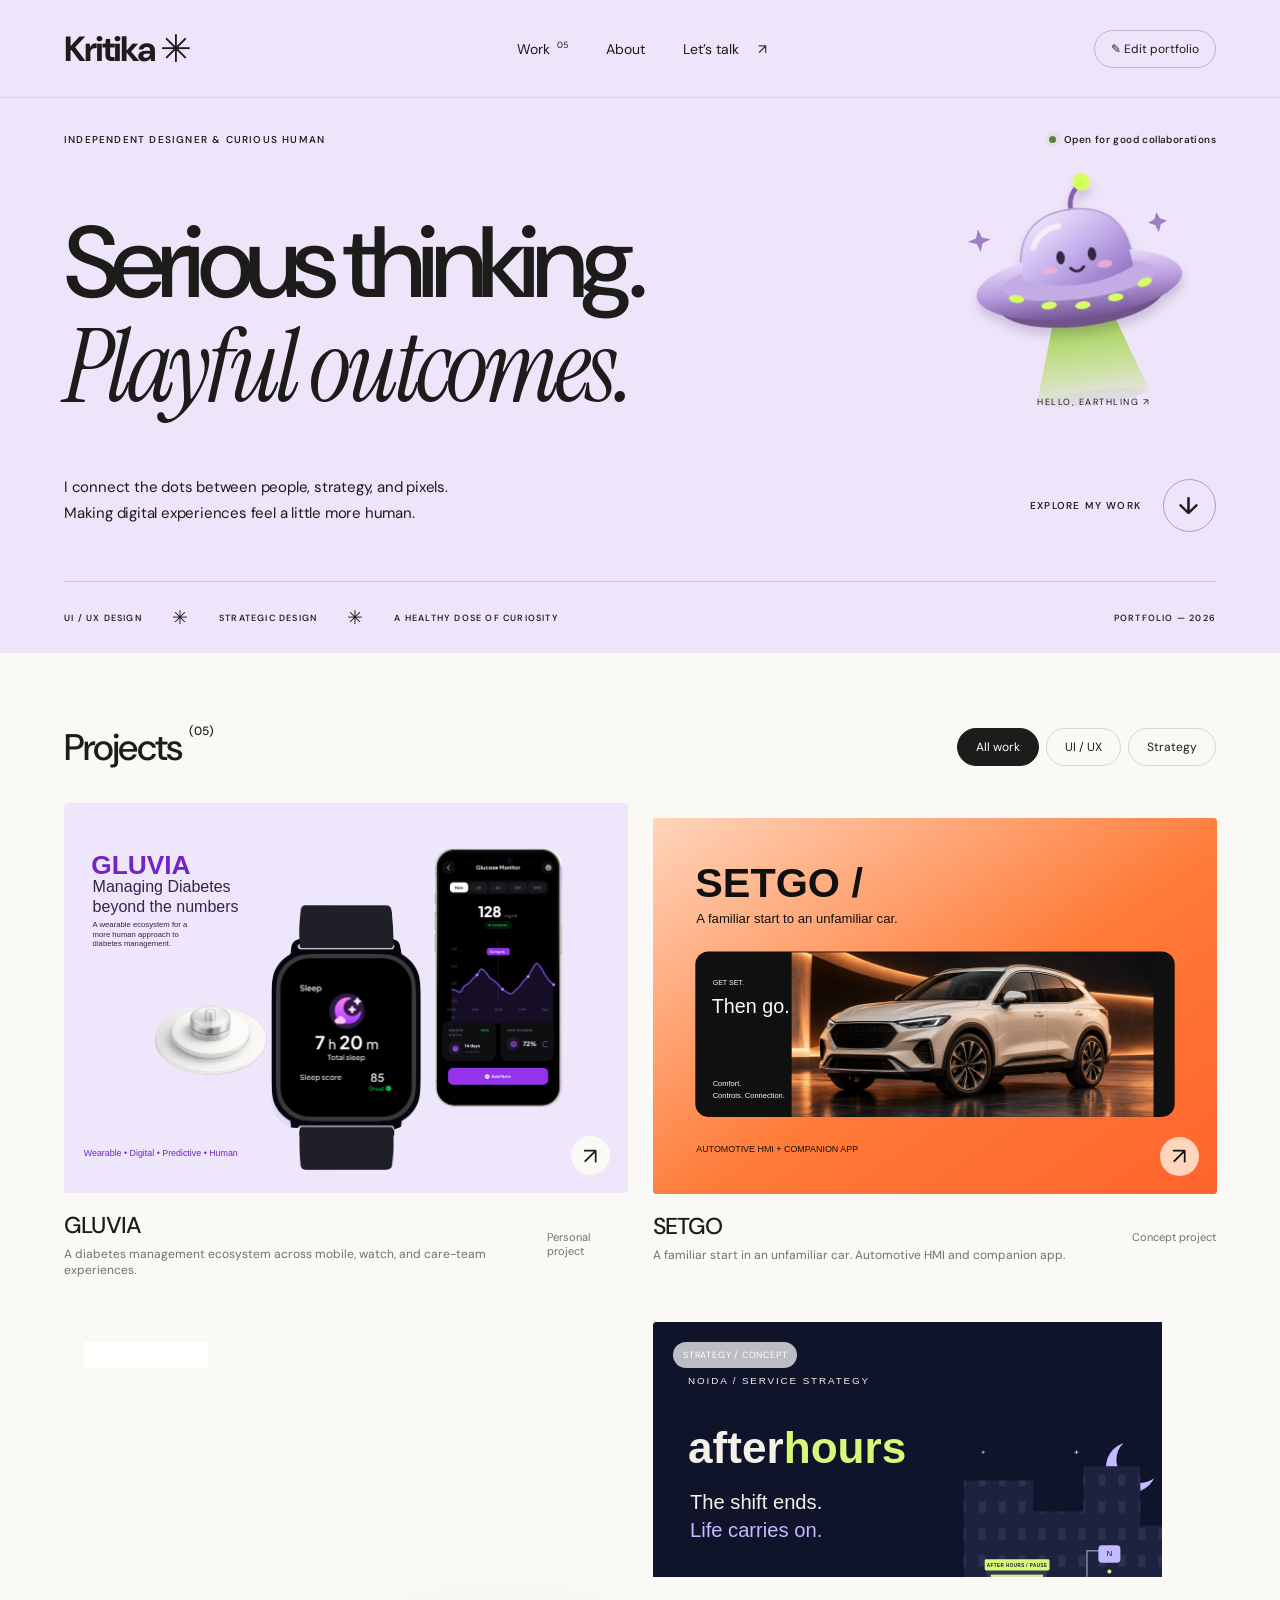
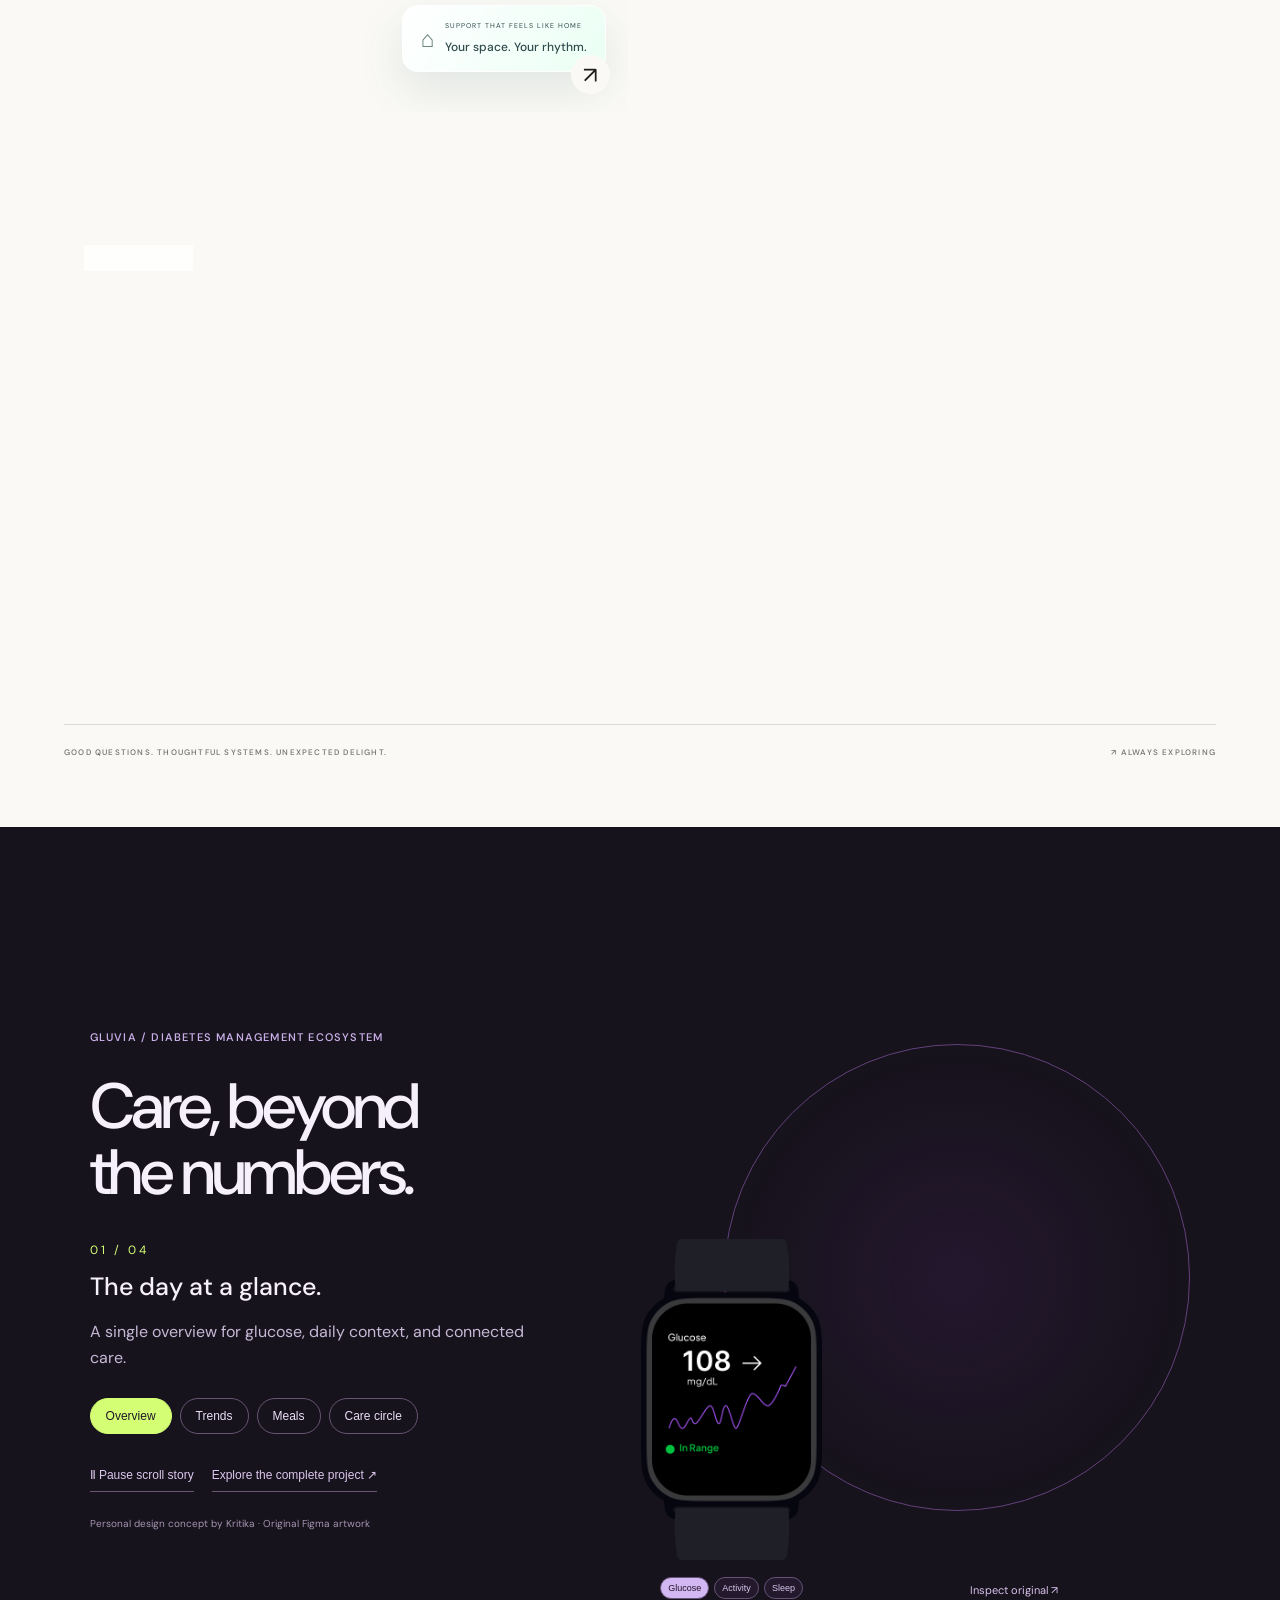
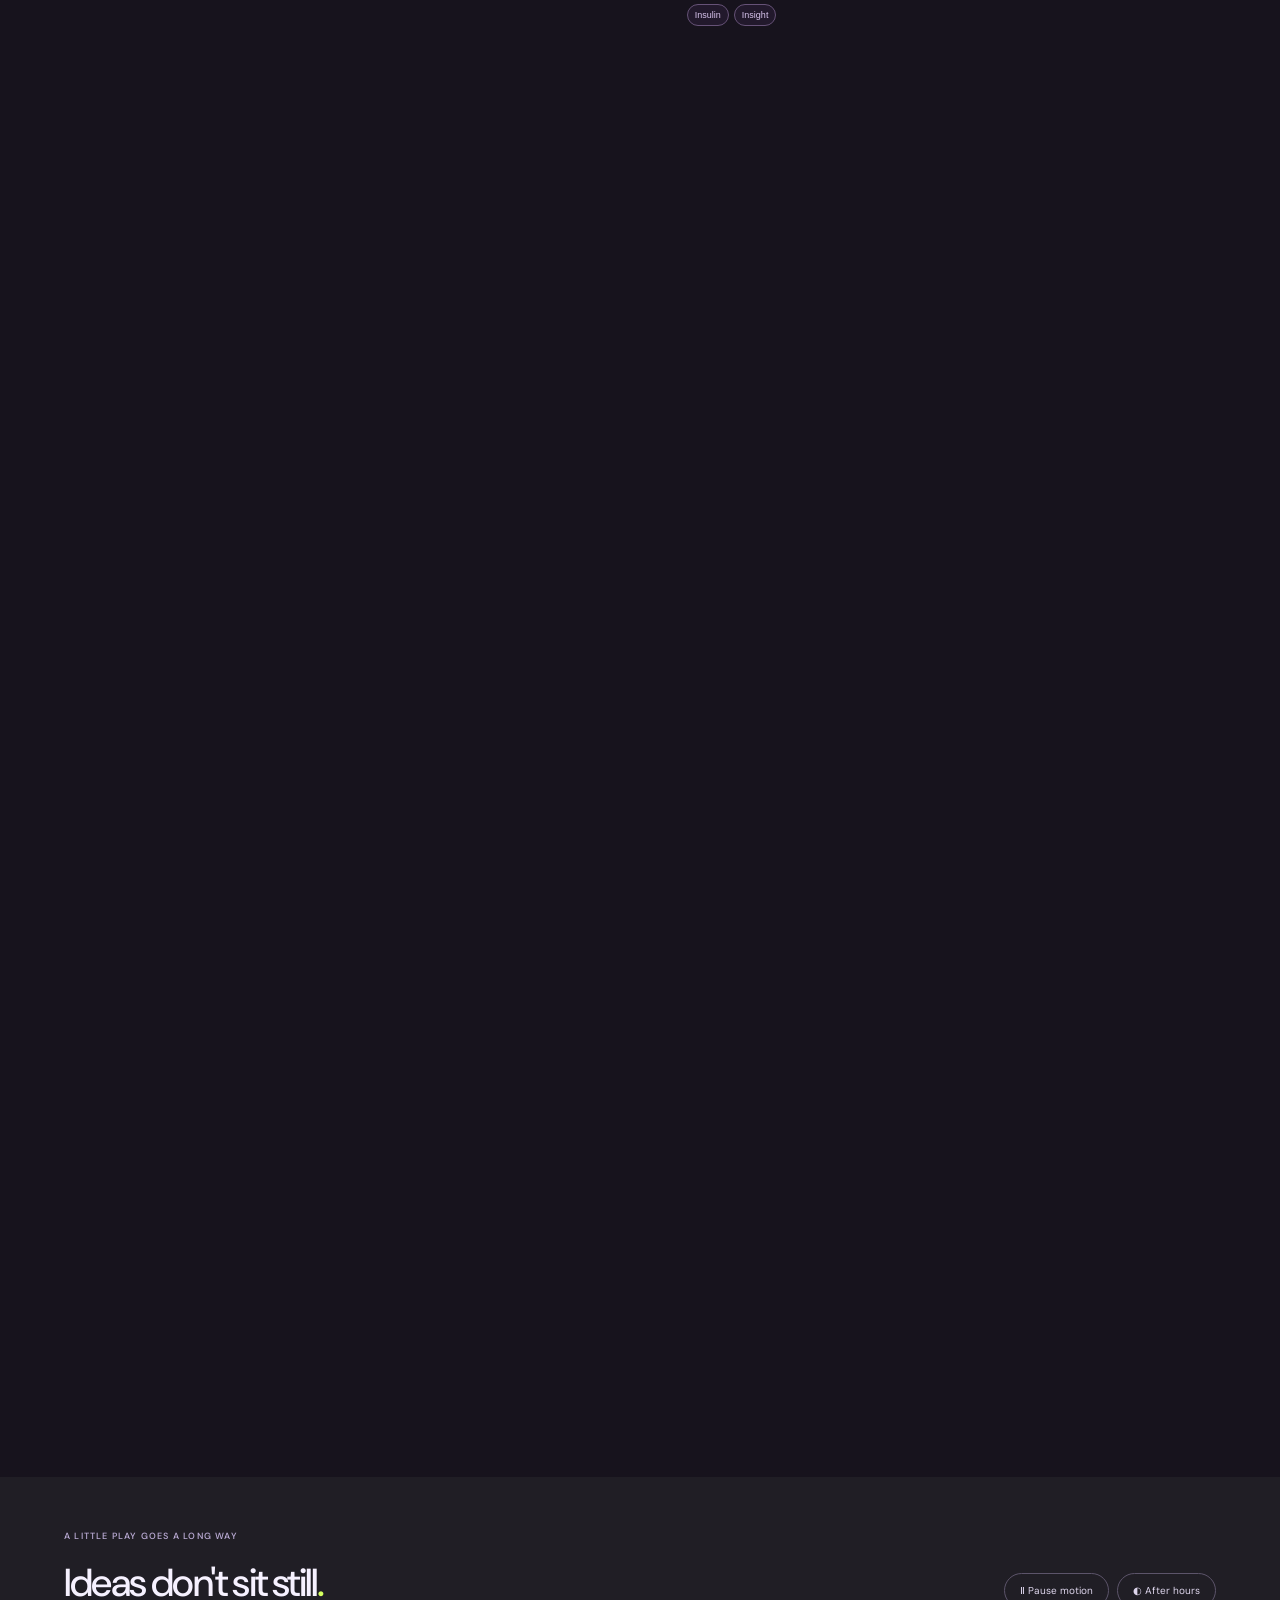
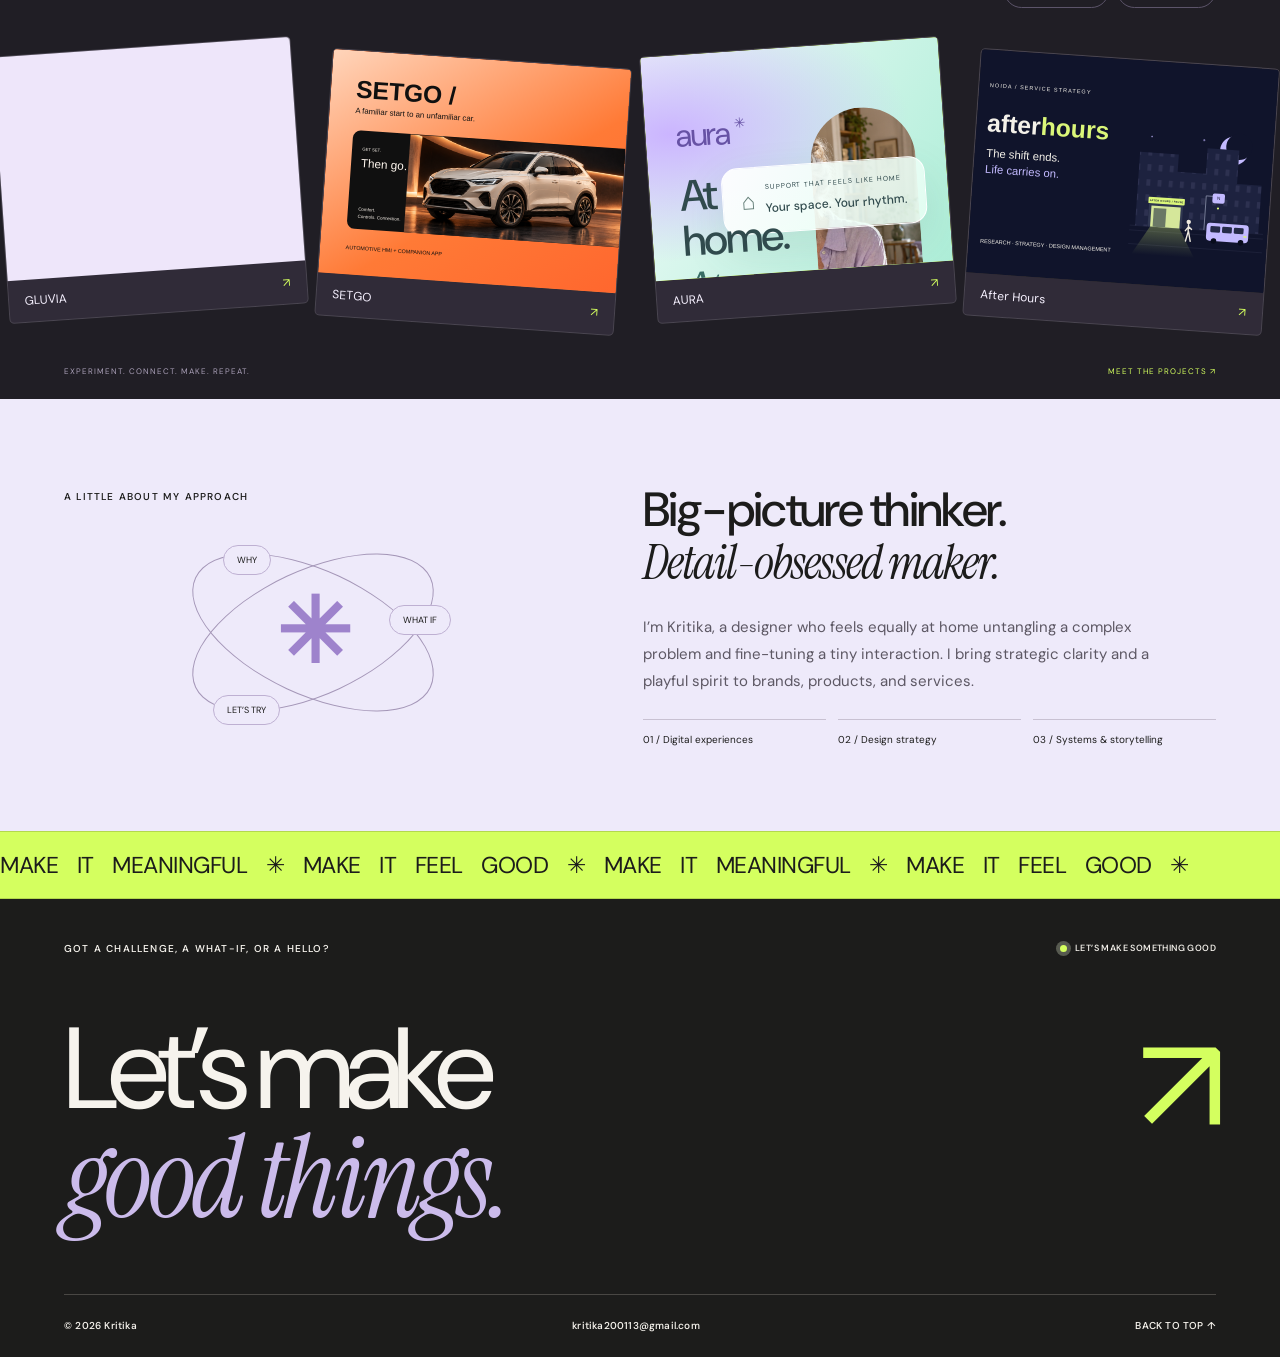
==== commit 902a7876: "Give GLUVIA a light lavender cover with original mockups" ====
--- a/index.html
+++ b/index.html
@@ -1,6 +1,6 @@
 <!doctype html>
 <html lang="en">
-<head><meta charset="utf-8"><meta name="viewport" content="width=device-width,initial-scale=1"><meta name="theme-color" content="#eeeafa"><meta name="description" content="An independent designer working across digital experiences and strategic design."><title>Kritika — Design with a point of view</title><link rel="stylesheet" href="style.css?v=setgo-cover-20261008"></head>
+<head><meta charset="utf-8"><meta name="viewport" content="width=device-width,initial-scale=1"><meta name="theme-color" content="#eeeafa"><meta name="description" content="An independent designer working across digital experiences and strategic design."><title>Kritika — Design with a point of view</title><link rel="stylesheet" href="style.css?v=gluvia-cover-20261008"></head>
 <body>
 <header class="nav"><a class="wordmark" href="#" aria-label="Home"><span id="brand">Kritika</span><span class="brand-star">✳</span></a><nav aria-label="Main navigation"><a href="#work">Work <sup>04</sup></a><a href="#about">About</a><a href="#contact" class="contact-nav">Let’s talk <span>↗</span></a></nav><button class="edit-toggle" id="editToggle" aria-label="Open portfolio editor">✎ <span>Edit portfolio</span></button></header>
 <main><section class="hero"><div class="hero-top"><span class="eyebrow">INDEPENDENT DESIGNER & CURIOUS HUMAN</span><span class="availability"><i></i><span id="availability">Open for good collaborations</span></span></div><div class="hero-title"><h1><span id="headline1">Serious thinking.</span><br><span class="serif" id="headline2">Playful outcomes.</span></h1><button id="sculpture" class="sculpture ufo" aria-label="Say hello to the little UFO"><svg viewBox="0 0 300 300" aria-hidden="true"><defs><linearGradient id="ufo-glass" x1="0" y1="0" x2=".9" y2="1"><stop stop-color="#f8f3ff"/><stop offset=".5" stop-color="#c9b4ef"/><stop offset="1" stop-color="#9274c4"/></linearGradient><linearGradient id="ufo-body" x1="0" y1="0" x2="0" y2="1"><stop stop-color="#ece3ff"/><stop offset=".55" stop-color="#b79adc"/><stop offset="1" stop-color="#725493"/></linearGradient><linearGradient id="ufo-beam" x1="0" y1="0" x2="0" y2="1"><stop stop-color="#83c51c" stop-opacity=".85"/><stop offset=".65" stop-color="#a1dc32" stop-opacity=".42"/><stop offset="1" stop-color="#a1dc32" stop-opacity=".06"/></linearGradient><filter id="ufo-shadow"><feDropShadow dx="0" dy="8" stdDeviation="5" flood-color="#55426e" flood-opacity=".22"/></filter></defs><g class="ufo-beam"><path d="M121 183 L91 274 Q150 291 209 274 L179 183Z" fill="url(#ufo-beam)"/><ellipse cx="150" cy="275" rx="54" ry="8" fill="#b7a4d9" opacity=".13"/></g><g class="ufo-ship" filter="url(#ufo-shadow)"><path d="M151 82 Q148 62 164 52" fill="none" stroke="#8463ac" stroke-width="5" stroke-linecap="round"/><circle cx="165" cy="50" r="9" fill="#d4ff5f"/><path d="M91 145 Q89 78 150 77 Q211 78 209 145" fill="url(#ufo-glass)" stroke="#b79cd9" stroke-width="1.5"/><path d="M107 113 Q117 92 140 92" stroke="#fff" stroke-opacity=".7" stroke-width="7" fill="none" stroke-linecap="round"/><ellipse cx="150" cy="168" rx="88" ry="32" fill="#715389"/><ellipse cx="150" cy="156" rx="108" ry="35" fill="url(#ufo-body)"/><ellipse cx="150" cy="151" rx="80" ry="20" fill="#c3ace5"/><path d="M92 144 Q94 79 150 79 Q206 79 208 144 Q150 169 92 144" fill="url(#ufo-glass)"/><path d="M107 112 Q116 94 136 93" stroke="#fff" stroke-opacity=".6" stroke-width="6" fill="none" stroke-linecap="round"/><g class="ufo-eyes" fill="#362645"><ellipse cx="134" cy="126" rx="4.5" ry="7"/><ellipse cx="167" cy="126" rx="4.5" ry="7"/></g><ellipse cx="121" cy="138" rx="8" ry="4" fill="#f2b2d3" opacity=".8"/><ellipse cx="179" cy="138" rx="8" ry="4" fill="#f2b2d3" opacity=".8"/><path d="M143 138 Q150 146 157 138" fill="none" stroke="#362645" stroke-width="3" stroke-linecap="round"/><g fill="#d4ff5f" class="ufo-lights"><ellipse cx="83" cy="163" rx="8" ry="4" transform="rotate(15 83 163)"/><ellipse cx="116" cy="174" rx="8" ry="4"/><ellipse cx="151" cy="178" rx="8" ry="4"/><ellipse cx="186" cy="174" rx="8" ry="4"/><ellipse cx="218" cy="162" rx="8" ry="4" transform="rotate(-15 218 162)"/></g></g><g class="ufo-sparkles" fill="#9e80c5"><path d="M52 86 L55 95 L64 98 L55 101 L52 110 L49 101 L40 98 L49 95Z"/><path d="M239 91 L242 98 L249 101 L242 104 L239 112 L236 104 L229 101 L236 98Z"/></g></svg><span>HELLO, EARTHLING ↗</span></button></div><div class="hero-bottom"><p id="intro">I connect the dots between people, strategy, and pixels.<br>Making digital experiences feel a little more human.</p><a class="round-link" href="#work"><span>EXPLORE MY WORK</span><span class="circle">↓</span></a></div><div class="hero-foot"><span>UI / UX DESIGN</span><span class="tiny-star">✳</span><span>STRATEGIC DESIGN</span><span class="tiny-star">✳</span><span>A HEALTHY DOSE OF CURIOSITY</span><span class="edition">PORTFOLIO — 2026</span></div></section>
@@ -12,5 +12,5 @@
 <footer id="contact" class="section"><div class="footer-top"><span class="eyebrow">GOT A CHALLENGE, A WHAT-IF, OR A HELLO?</span><span class="availability"><i></i>LET’S MAKE SOMETHING GOOD</span></div><a id="emailLink" class="footer-title" href="mailto:kritika200113@gmail.com">Let’s make<br><em>good things.</em><span>↗</span></a><div class="footer-bottom"><span id="copyright">© 2026 Kritika</span><a id="emailText" href="mailto:kritika200113@gmail.com">kritika200113@gmail.com</a><a href="#">BACK TO TOP ↑</a></div></footer></main>
 <dialog id="projectDialog"><button class="close" id="closeProject" aria-label="Close project">×</button><div id="projectDetail"></div></dialog>
 <div class="editor-shade" id="editorShade" hidden></div><aside class="editor" id="editor" aria-label="Portfolio editor" inert><div class="editor-head"><div><span class="eyebrow">MAKE IT YOURS</span><h2>Portfolio studio<span>✳</span></h2></div><button id="closeEditor" class="icon-button" aria-label="Close editor">×</button></div><p class="editor-intro">Your canvas, your story. Changes are saved in this browser. Download a copy to keep or publish.</p><div class="editor-tabs"><button class="active" data-tab="profile">Profile</button><button data-tab="projects">Projects</button></div><form id="editForm"></form><div class="editor-actions"><button class="primary" id="exportSite">Download website ↗</button><button class="secondary" id="backup">Export content</button><label class="secondary file-label">Import content<input type="file" id="importData" accept="application/json" hidden></label><button class="reset" id="resetData">Reset to sample content</button></div><p class="editor-disclaimer">The starting projects are illustrative concepts. Replace them with your own work before publishing. Local editing is not password-protected.</p></aside><div class="toast" role="status" id="toast"></div>
-<script id="portfolio-data" type="application/json">null</script><script src="app.js?v=setgo-cover-20261008"></script>
+<script id="portfolio-data" type="application/json">null</script><script src="app.js?v=gluvia-cover-20261008"></script>
 </body></html>
--- a/style.css
+++ b/style.css
@@ -46,7 +46,7 @@
 }
 @media(prefers-reduced-motion:reduce){.sculpture.ufo{animation:none!important}}
 
-.gluvia-dialog{width:min(1180px,96vw)}.gluvia-frames img{display:block;width:100%;height:auto}.gluvia-frames section{margin-bottom:28px}.gluvia-summary{padding:20px 45px}.gluvia-summary h3{font-size:27px;letter-spacing:-.8px;margin:8px 0}.gluvia-summary p{line-height:1.7;font-size:15px;color:#71657c;max-width:800px}.gluvia-footnote{padding:15px 45px 40px;font-size:12px;color:#71657c}.gluvia-cover{object-fit:contain;background:#eee4fa}body[data-palette="night"] .gluvia-summary p,body[data-palette="night"] .gluvia-footnote{color:#cbbbd9}@media(max-width:600px){.gluvia-summary{padding:18px 22px}.gluvia-summary h3{font-size:23px}.gluvia-footnote{padding:15px 22px 30px}}
+.gluvia-dialog{width:min(1180px,96vw)}.gluvia-frames img{display:block;width:100%;height:auto}.gluvia-frames section{margin-bottom:28px}.gluvia-summary{padding:20px 45px}.gluvia-summary h3{font-size:27px;letter-spacing:-.8px;margin:8px 0}.gluvia-summary p{line-height:1.7;font-size:15px;color:#71657c;max-width:800px}.gluvia-footnote{padding:15px 45px 40px;font-size:12px;color:#71657c}.gluvia-cover{object-fit:contain;background:#eee6fa}.visual-gluvia{height:auto;aspect-ratio:1971/1280;background:#eee6fa}body[data-palette="night"] .gluvia-summary p,body[data-palette="night"] .gluvia-footnote{color:#cbbbd9}@media(max-width:600px){.gluvia-summary{padding:18px 22px}.gluvia-summary h3{font-size:23px}.gluvia-footnote{padding:15px 22px 30px}}
 
 .gm{height:230vh;background:#17131d;color:#f5f0fc;position:relative}.gm-stage{position:sticky;top:0;min-height:720px;height:100svh;max-height:1100px;padding:7vw 6vw;display:grid;grid-template-columns:1fr 1fr;align-items:center;gap:3vw;overflow:hidden}.gm .eyebrow{color:#c9afe8}.gm h2{font-size:clamp(48px,5.5vw,84px);font-weight:500;letter-spacing:-.055em;line-height:1.05;margin:42px 0 22px}.gm-copy>p{color:#c6b9d6;font-size:20px}.gm-tabs{display:flex;flex-wrap:wrap;gap:8px;margin:36px 0 24px}.gm button{font:inherit;cursor:pointer}.gm-tabs button{padding:12px 17px;border:1px solid #574660;background:transparent;color:#e9e0f2;border-radius:28px;font-size:13px}.gm-tabs button[aria-pressed=true]{background:#d4ff75;color:#17131d;border-color:#d4ff75}.gm-actions{display:flex;align-items:center;flex-wrap:wrap;gap:20px;font-size:12px}.gm-actions button{background:none;color:#c9afe8;border:0;padding:8px 0}.gm-actions a{color:#e9e0f2}.gm-copy .gm-note{font-size:12px;margin-top:30px;color:#a99ab9}.gm-devices{position:relative;height:600px;display:flex;align-items:center;justify-content:flex-end}.gm-phone{width:min(280px,55%);position:relative;z-index:2;transform:translateY(var(--gm-lift,0px));transition:transform .3s ease}.gm-phone img{display:block;width:100%;height:550px;object-fit:contain}.gm-phone button{display:block;background:none;border:0;border-bottom:1px solid #665177;color:#c9afe8;margin:20px auto 0;font-size:12px;padding:6px}.gm-phone img.gm-enter{animation:gm-in .55s ease both}#gm-watch{position:absolute;left:4%;bottom:50px;width:33%;z-index:1;transform:translateY(calc(var(--gm-lift,0px) * -0.6));transition:transform .3s ease}.gm-orbit{position:absolute;width:440px;height:440px;border:1px solid #5b396f;border-radius:50%;right:-40px;top:60px;box-shadow:0 0 120px #7d39a51a}.gm-progress{position:absolute;bottom:0;left:0;right:0;height:3px;background:#302738}.gm-progress span{display:block;height:100%;width:var(--gm-progress,0%);background:#c6a5ed;transition:width .1s}.gm button:focus-visible{outline:2px solid #d4ff75;outline-offset:4px}@keyframes gm-in{from{opacity:.25;transform:translateY(14px)}to{opacity:1;transform:translateY(0)}}.motion-paused .gm-phone,.motion-paused #gm-watch{transform:none}.motion-paused .gm-enter{animation:none}@media(max-width:800px){.gm{height:200vh}.gm-stage{min-height:780px;padding:48px 7vw 32px;grid-template-columns:1fr;gap:10px;align-content:center}.gm h2{font-size:45px;margin:22px 0 12px}.gm-copy>p{font-size:16px}.gm-tabs{margin:20px 0 12px;gap:6px}.gm-tabs button{padding:10px 12px;font-size:11px}.gm-devices{height:360px;width:100%;max-width:430px;margin:auto;justify-content:center}.gm-phone{width:160px;margin-left:100px}.gm-phone img{height:310px}.gm-phone button{margin:5px auto}.gm-orbit{width:280px;height:280px;right:5%;top:35px}#gm-watch{width:110px;left:8%;bottom:45px}.gm-copy .gm-note{margin:15px 0 0;font-size:10px}}@media(prefers-reduced-motion:reduce){.gm{height:auto}.gm-stage{position:relative;height:auto}.gm-phone img.gm-enter{animation:none}.gm-phone,#gm-watch{transform:none;transition:none}}
 
@@ -174,4 +174,6 @@
 .aura-choice-grid label span{display:flex;align-items:center;width:100%;min-height:64px;padding:16px 20px;line-height:1.45;background:#ffffff80}
 @media(max-width:600px){.aura-choice-grid fieldset{padding:22px 20px}.aura-choice-grid legend{min-height:0;font-size:17px}.aura-choice-grid fieldset>div{grid-template-columns:1fr;gap:12px}.aura-choice-grid label span{min-height:58px;padding:14px 16px}}
 
-.visual-setgo{background:#ff7a36}.visual-setgo .custom-cover{object-fit:contain}.visual-setgo .project-tag{display:none}.visual-setgo .project-tag{background:#fff7ef;color:#101010}.visual-setgo .project-open{background:#ffd5bb;color:#101010}
+.visual-setgo{background:#ff7a36;height:auto;aspect-ratio:3/2}.visual-setgo .custom-cover{object-fit:contain}.visual-setgo .project-tag{display:none}.visual-setgo .project-tag{background:#fff7ef;color:#101010}.visual-setgo .project-open{background:#ffd5bb;color:#101010}
+
+.project-visual:has(.gluvia-cover) .project-tag{display:none}
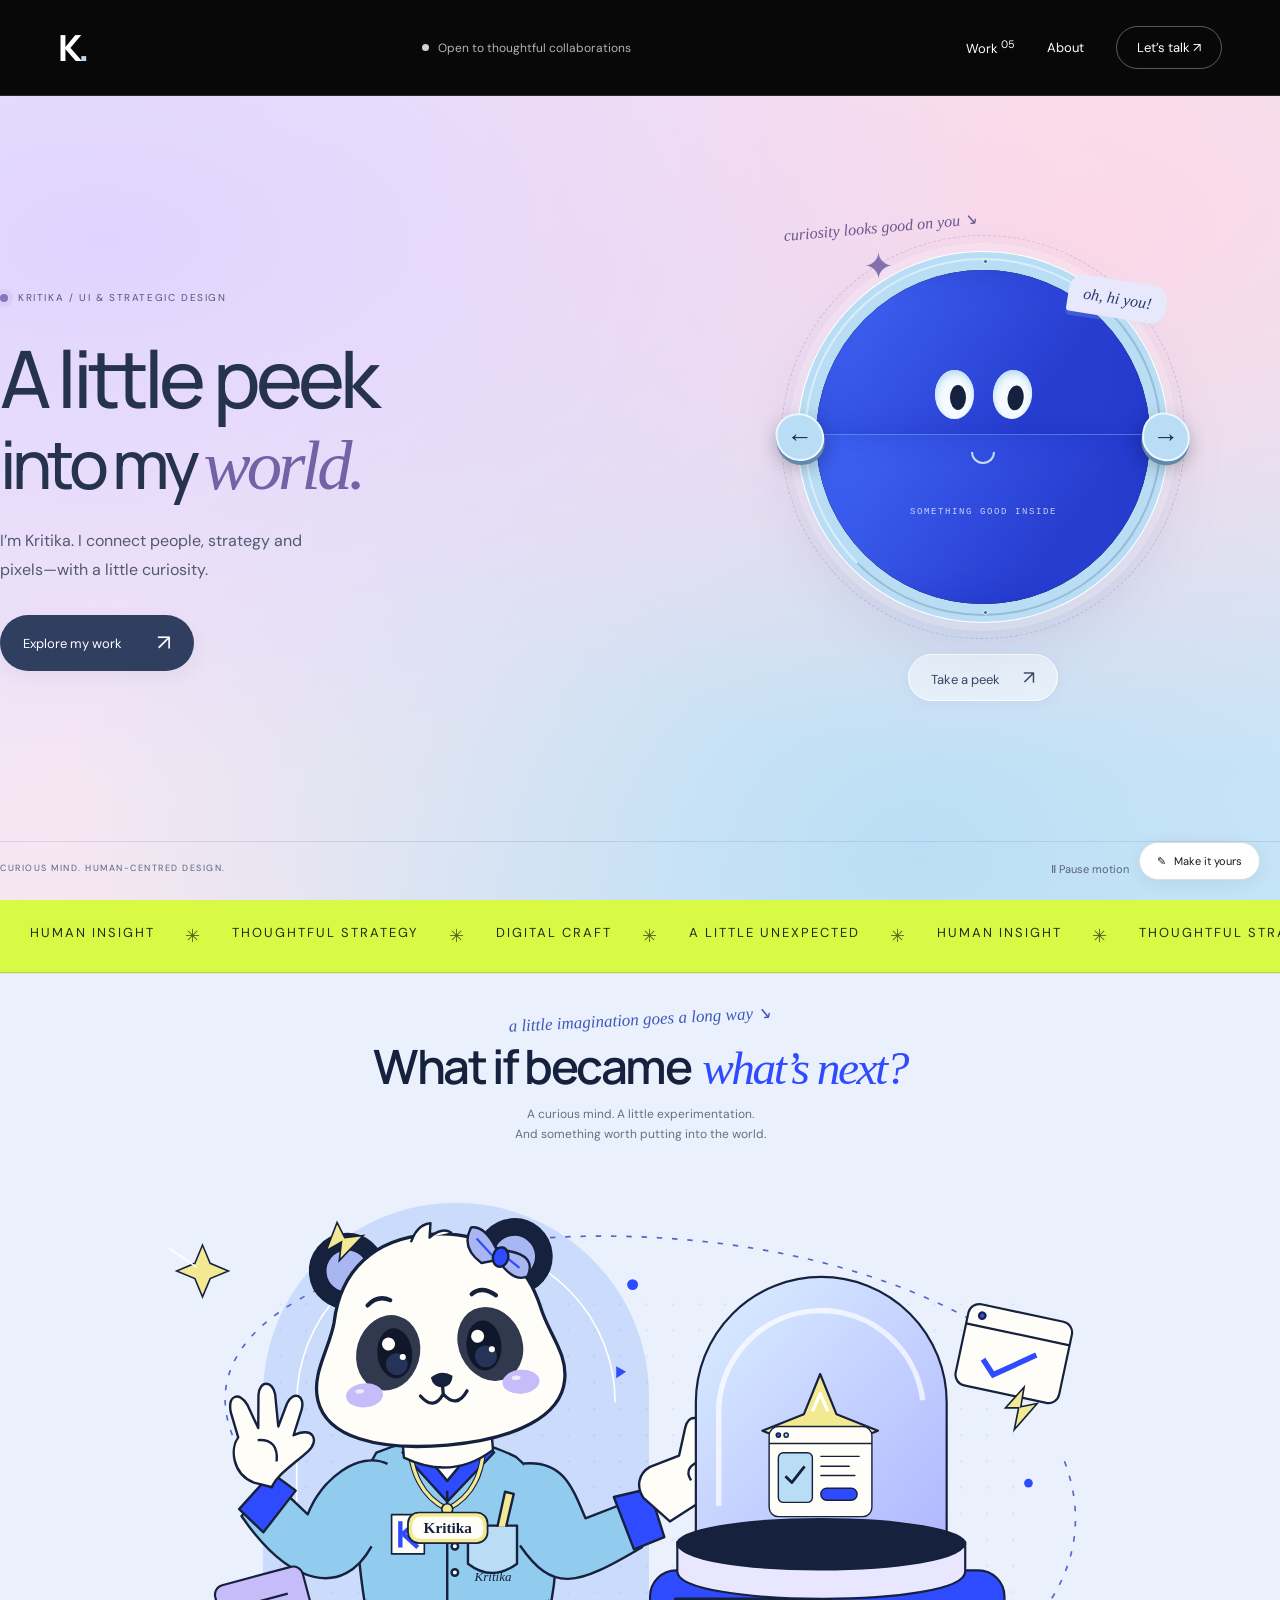
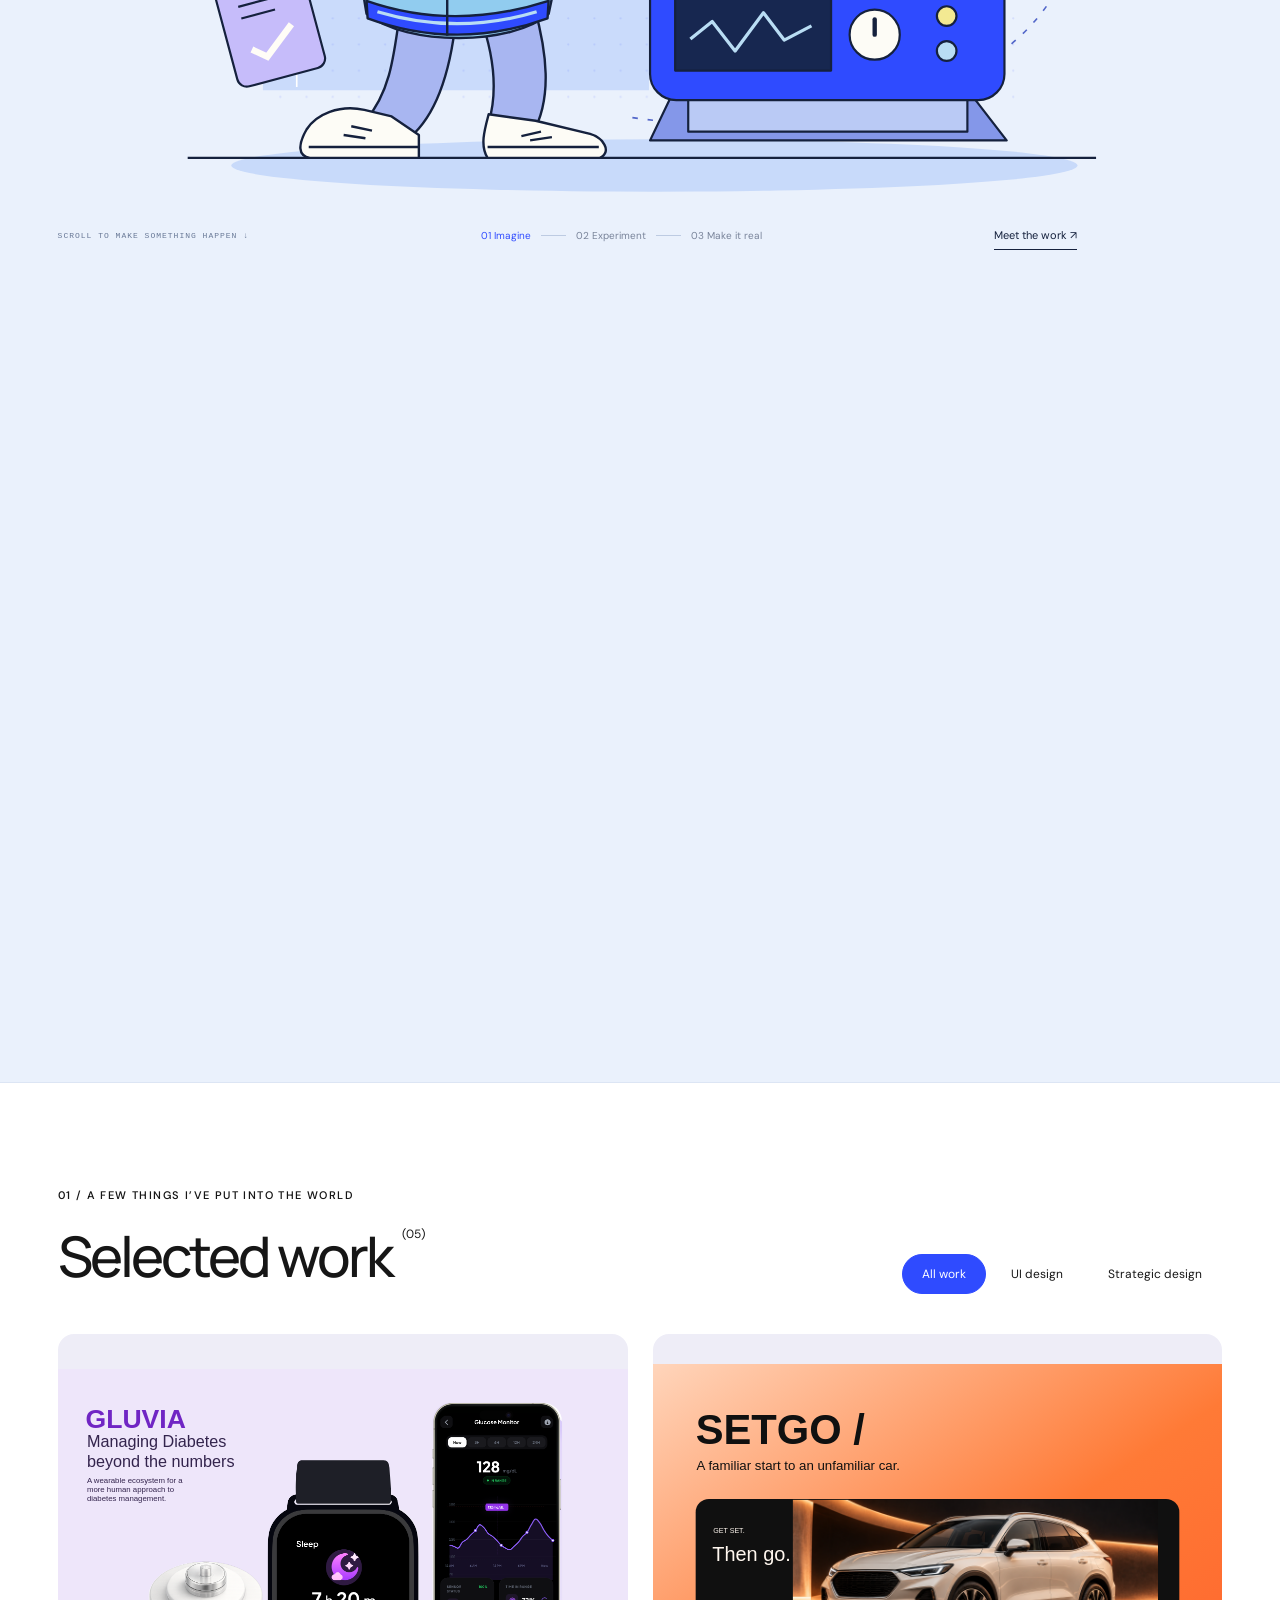
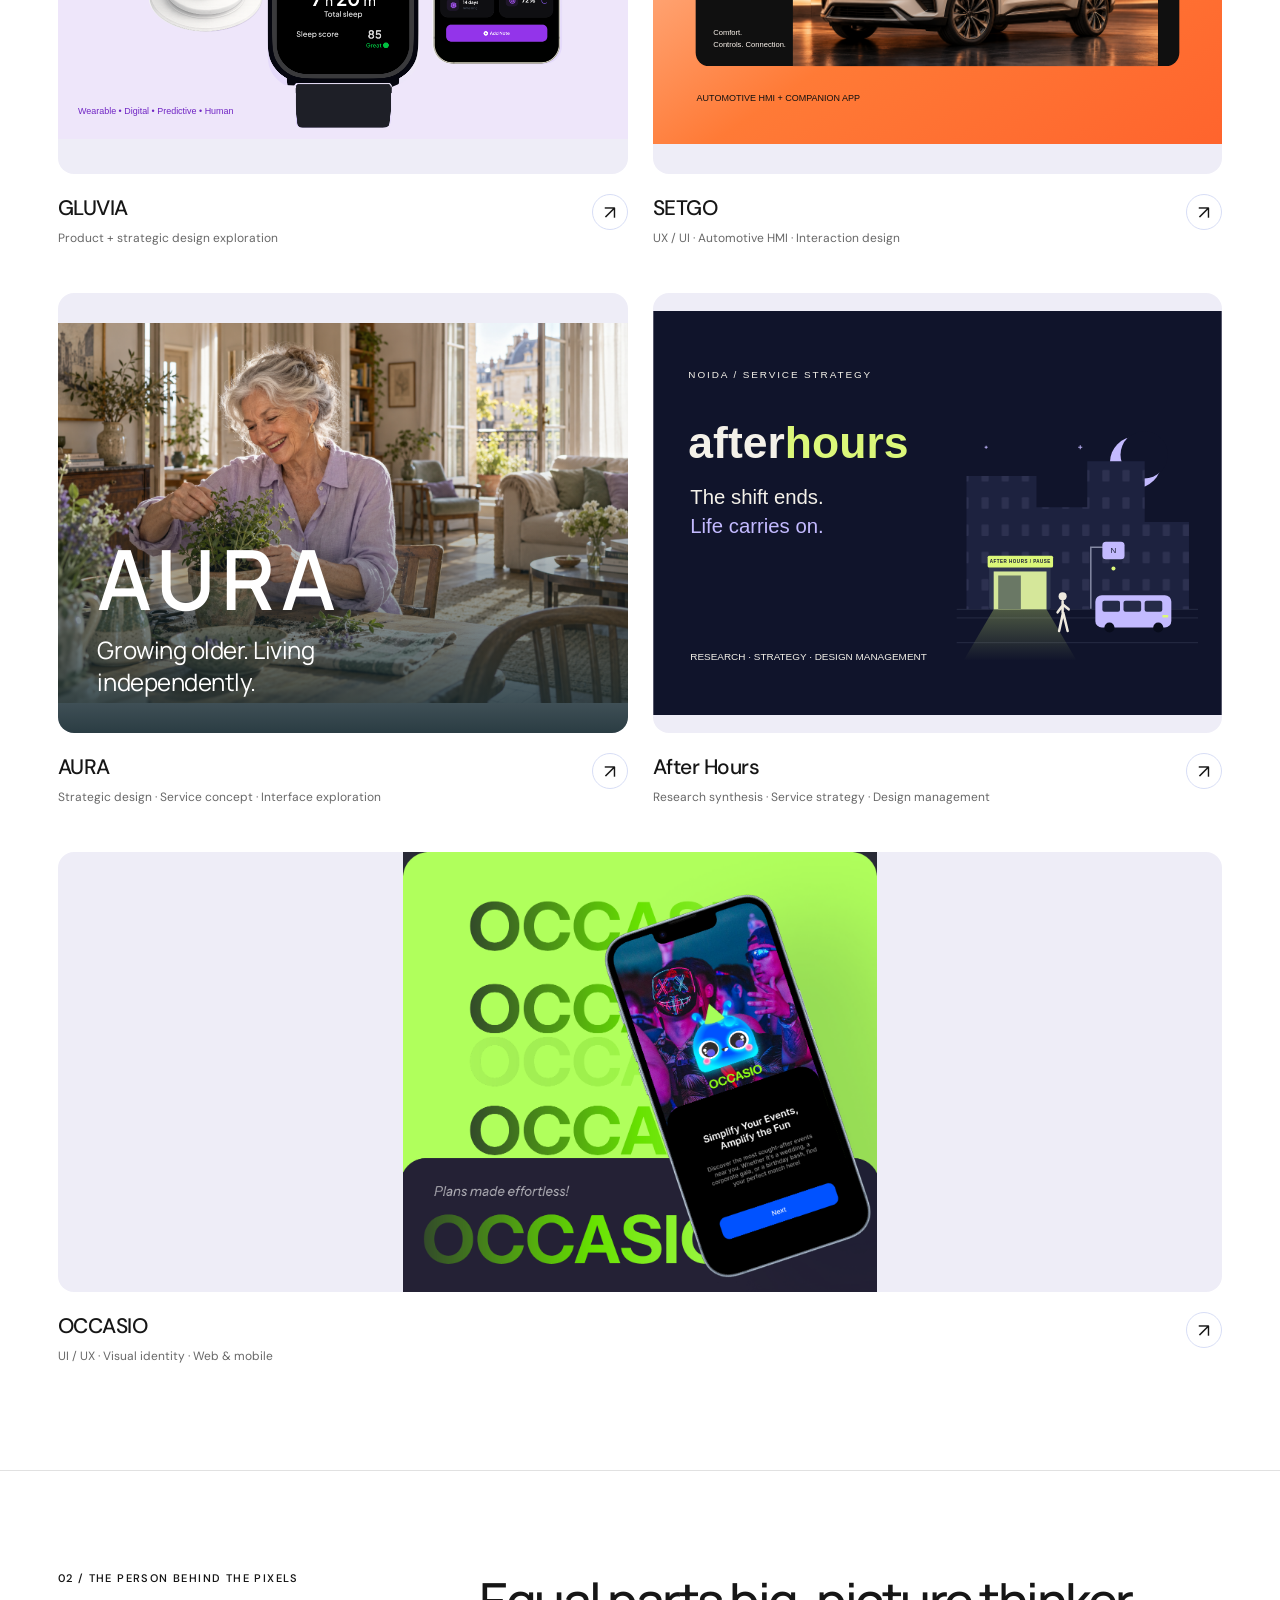
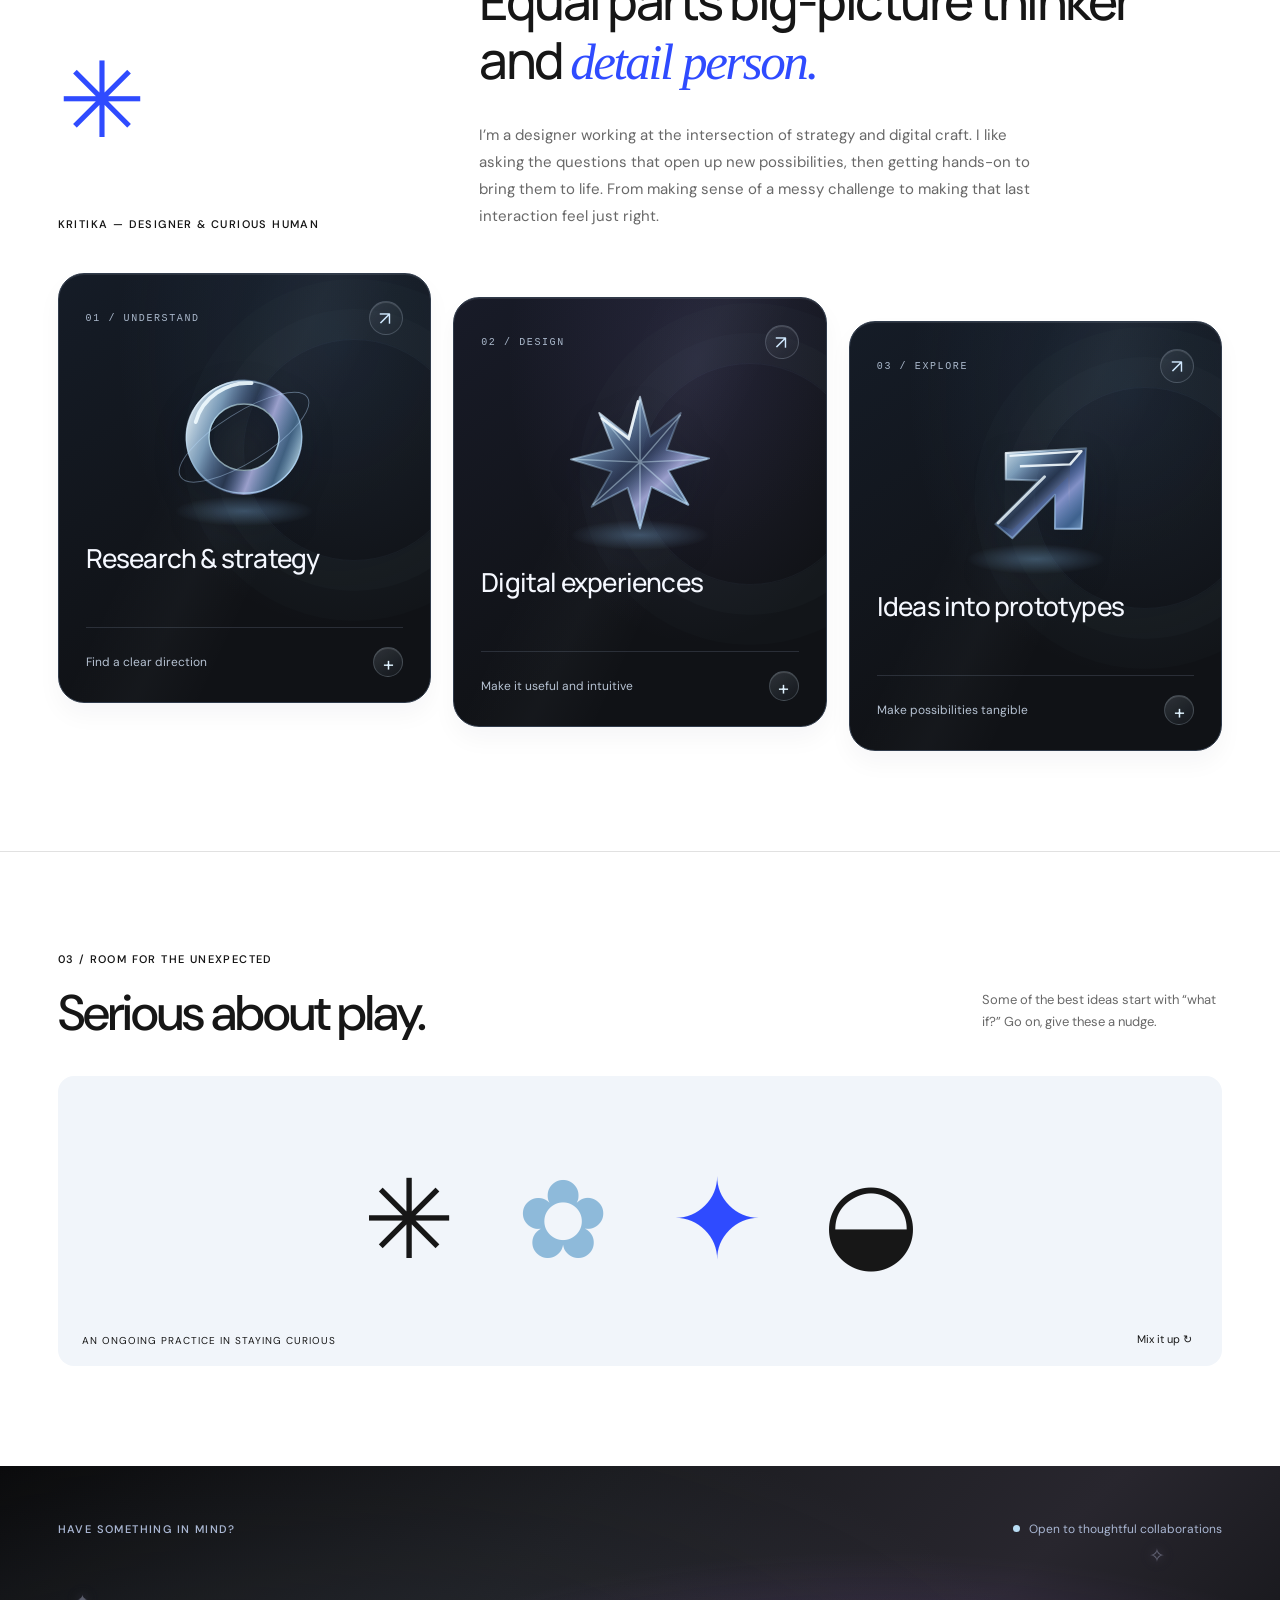
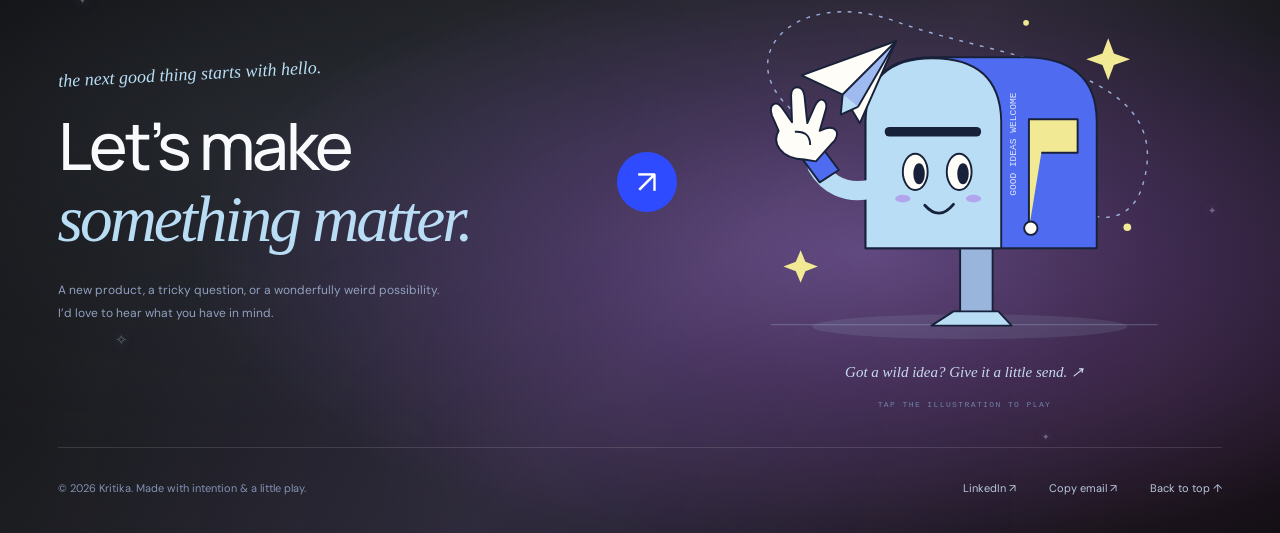
==== commit e3333c2e: "Publish updated interactive design portfolio" ====
--- a/index.html
+++ b/index.html
@@ -1,16 +1,254 @@
 <!doctype html>
 <html lang="en">
-<head><meta charset="utf-8"><meta name="viewport" content="width=device-width,initial-scale=1"><meta name="theme-color" content="#eeeafa"><meta name="description" content="An independent designer working across digital experiences and strategic design."><title>Kritika — Design with a point of view</title><link rel="stylesheet" href="style.css?v=gluvia-cover-20261008"></head>
+<head>
+<meta charset="utf-8"><meta name="viewport" content="width=device-width, initial-scale=1">
+<meta name="description" content="Independent designer connecting thoughtful strategy with expressive digital experiences.">
+<meta name="theme-color" content="#080808"><title>Kritika — Design with intention.</title>
+<style>
+@import url('https://fonts.googleapis.com/css2?family=DM+Sans:wght@400;450;500;550;600;650;700&family=Manrope:wght@400;500;600;650;700;750;800&display=swap');
+:root{--bg:#f5f3ed;--ink:#23241f;--muted:#686960;--line:#d9d9cf;--accent:#fa532e;--radius:18px}*{box-sizing:border-box}html{scroll-behavior:smooth;scroll-padding-top:90px}body{margin:0;background:var(--bg);color:var(--ink);font-family:'DM Sans',sans-serif;-webkit-font-smoothing:antialiased}body.locked{overflow:hidden}button,input,textarea,select{font:inherit}button,a{-webkit-tap-highlight-color:transparent}button{cursor:pointer}a{color:inherit;text-decoration:none}button:focus-visible,a:focus-visible{outline:2px solid var(--accent);outline-offset:5px}button{color:inherit}::selection{background:#ffc9ba}header{height:96px;display:flex;align-items:center;justify-content:space-between;margin:0 4.5%;border-bottom:1px solid var(--line);position:relative;z-index:3}.brand{font-size:36px;letter-spacing:-4px;font-weight:800;font-family:Manrope,sans-serif}.brand span{color:var(--accent)}nav{display:flex;gap:32px;font-size:13px;align-items:center}nav a{position:relative}nav a:after{content:'';position:absolute;bottom:-5px;left:0;width:0;height:1px;background:currentColor;transition:width .3s}nav a:hover:after{width:100%}.nav-contact{border:1px solid var(--ink);border-radius:40px;padding:12px 20px}.small{font-size:11px;letter-spacing:1.4px;text-transform:uppercase;font-weight:550}.availability{display:flex;gap:9px;align-items:center;font-size:12px}.dot{width:7px;height:7px;border-radius:50%;background:#77976a;box-shadow:0 0 0 4px #77976a12}.hero{min-height:690px;height:calc(100svh - 96px);max-height:940px;margin:0 4.5%;position:relative;display:flex;flex-direction:column;justify-content:center}.hero-top{position:absolute;top:34px;left:0;right:0;display:flex;justify-content:space-between;color:var(--muted)}.hero-title{position:relative;z-index:1;pointer-events:none;padding:48px 0 0}.hero h1{font-family:Manrope,sans-serif;letter-spacing:-7px;font-weight:500;font-size:clamp(65px,7.8vw,125px);line-height:1.06;margin:0}.hero h1 .second{display:block}.hero h1 em{font-family:Georgia,serif;font-weight:400;letter-spacing:-6px}.hero-copy{max-width:355px;font-size:16px;line-height:1.7;color:var(--muted);margin:28px 0}.hero-bottom{position:absolute;bottom:30px;display:flex;justify-content:space-between;width:100%;align-items:end}.round-link{display:inline-flex;gap:16px;align-items:center;font-size:13px}.round-link b{display:grid;place-items:center;width:43px;height:43px;background:var(--ink);color:var(--bg);border-radius:50%;font-size:20px;font-weight:400;transition:transform .3s}.round-link:hover b{transform:rotate(-35deg)}.hero-note{font-size:11px;color:var(--muted);display:flex;align-items:center;gap:12px}.hero-note span{font-size:23px}.sculpture{position:absolute;right:-3%;top:6%;width:58%;height:78%;z-index:0;cursor:grab;touch-action:pan-y}.sculpture:active{cursor:grabbing}.sculpture canvas{width:100%;height:100%;display:block}.object-label{position:absolute;right:7%;bottom:15%;font-size:10px;color:var(--muted);letter-spacing:1px}.object-label:before{content:'+';margin-right:35px}.marquee{border-block:1px solid var(--line);overflow:hidden;padding:20px 0;white-space:nowrap}.marquee-track{display:flex;width:max-content;animation:marquee 28s linear infinite;font-size:13px;letter-spacing:2px;text-transform:uppercase}.marquee-track span{padding:0 30px}.marquee-track b{color:var(--accent);font-size:18px;font-weight:400}@keyframes marquee{to{transform:translateX(-50%)}}.section{padding:105px 4.5%}.section-head{display:flex;justify-content:space-between;align-items:end;margin-bottom:40px}.section-head h2{font-family:Manrope,sans-serif;font-size:56px;letter-spacing:-3px;font-weight:500;margin:15px 0 0}.section-head h2 sup{font:12px 'DM Sans';vertical-align:top;display:inline-block;padding-top:9px;margin-left:10px;letter-spacing:0}.filters{display:flex;gap:5px;flex-wrap:wrap}.filter{background:none;border:1px solid transparent;border-radius:40px;padding:11px 19px;font-size:12px}.filter.active{border-color:var(--ink);background:var(--ink);color:var(--bg)}.filter:hover:not(.active){border-color:var(--line)}.projects{display:grid;grid-template-columns:1fr 1fr;gap:46px 25px}.project{min-width:0}.project:nth-child(3){grid-column:1/-1}.project-button{display:block;width:100%;padding:0;border:0;text-align:left;background:transparent}.project-art{height:440px;border-radius:5px;position:relative;overflow:hidden;display:flex;align-items:center;justify-content:center;isolation:isolate}.project:nth-child(3) .project-art{height:530px}.project-meta{display:flex;justify-content:space-between;align-items:start;padding-top:20px;gap:10px}.project-meta h3{font-size:21px;font-weight:500;letter-spacing:-.5px;margin:0 0 7px}.project-meta p{font-size:12px;color:var(--muted);margin:0;line-height:1.5}.project-arrow{height:36px;width:36px;border:1px solid var(--line);border-radius:50%;display:grid;place-items:center;font-size:19px;transition:.3s}.project-button:hover .project-arrow{background:var(--ink);color:var(--bg);transform:rotate(45deg)}.art-inner{transition:transform .65s cubic-bezier(.2,.7,.2,1);width:100%;height:100%;display:flex;align-items:center;justify-content:center}.project-button:hover .art-inner{transform:scale(1.04)}.art-label{position:absolute;top:24px;left:24px;font-size:10px;letter-spacing:1.3px;text-transform:uppercase;z-index:2}.art-badge{position:absolute;bottom:21px;right:22px;padding:7px 10px;border:1px solid #ffffff70;border-radius:30px;font-size:9px;letter-spacing:.5px;z-index:2}.project-art img{width:100%;height:100%;object-fit:cover}.finance{background:#dddbea}.finance .art-inner{transform:rotate(-7deg);gap:17px}.project-button:hover .finance .art-inner{transform:rotate(-4deg) scale(1.04)}.phone{width:186px;height:354px;background:#fbfcf9;border-radius:30px;border:6px solid #2c2d30;box-shadow:15px 23px 30px #514c6d26;flex-shrink:0;padding:15px 14px;color:#28292b;position:relative}.phone.back{margin-top:110px;background:#e5edaa}.notch{height:11px;background:#252529;width:54px;border-radius:8px;margin:-10px auto 20px}.phone-bar{font-size:8px;display:flex;justify-content:space-between}.phone h4{font-size:18px;font-weight:500;letter-spacing:-.7px;margin:20px 0 4px}.phone .balance{font-size:31px;letter-spacing:-1.3px;margin:10px 0 5px}.phone .tiny{font-size:7px;opacity:.65}.bankcard{background:#dce5a5;border-radius:12px;padding:15px 12px;margin:20px 0 15px;height:88px;font-size:10px;box-shadow:0 5px 15px #0000000a}.bankcard b{font-size:13px;display:block;margin-bottom:16px}.transaction{font-size:8px;display:flex;align-items:center;gap:7px;margin:12px 0}.transaction i{font-style:normal;padding:6px;background:#eeeeea;border-radius:50%}.transaction span:last-child{margin-left:auto}.chart{height:110px;display:flex;gap:7px;align-items:end;margin:18px 0}.chart i{width:17px;background:#34382b;border-radius:5px}.phone.back h4{font-size:22px;line-height:1.1}.strategy{background:#dbe49a}.strategy .art-inner{flex-direction:column;gap:23px}.strategy-title{font-family:Manrope;font-size:69px;letter-spacing:-5px;font-weight:600;line-height:.9}.strategy-title em{font-family:Georgia;font-weight:400}.strategy-map{display:flex;align-items:center;position:relative}.strategy-node{width:99px;height:99px;border:1px solid #657036;border-radius:50%;display:grid;place-items:center;text-align:center;font-size:10px;line-height:1.5;margin-left:-9px}.strategy-node:nth-child(2){background:#333b25;color:#e6edb8;border-color:#333b25}.strategy-sub{font-size:9px;letter-spacing:1px;margin-top:2px}.sound{background:#202624;color:#efeee5}.sound .art-inner{gap:60px;background:radial-gradient(ellipse at 72% 70%,#49504770,transparent 55%)}.sound-title{font-size:83px;font-family:Manrope;letter-spacing:-6px;line-height:.96;font-weight:500}.sound-title em{font-family:Georgia;font-weight:400;color:#d5f78a}.sound-small{font-size:10px;letter-spacing:2px;margin-top:25px}.record{width:300px;height:300px;position:relative;border-radius:50%;background:repeating-radial-gradient(circle,#181b18 0px,#181b18 2px,#3a3e35 3px,#161a16 4px);box-shadow:20px 20px 30px #0008;display:grid;place-items:center;animation:spin 28s linear infinite}.record:after{content:'';position:absolute;width:9px;height:9px;border-radius:50%;background:#222;border:2px solid #eee}.record-label{width:115px;height:115px;border-radius:50%;background:#d5f78a;color:#23241f;display:flex;flex-direction:column;align-items:center;justify-content:center;font-size:8px;gap:23px;font-weight:600;letter-spacing:1px}.player{position:absolute;right:9%;bottom:40px;background:#e9eee019;backdrop-filter:blur(20px);border:1px solid #ffffff1c;border-radius:14px;padding:15px 21px;display:flex;align-items:center;gap:36px;font-size:10px}.player b{font-size:20px;font-weight:400}.player-line{height:2px;background:#b9cbb7;width:90px}.sample-note{font-size:11px;color:var(--muted);margin-top:25px}.about{background:#eae9e2;padding:100px 4.5%;display:grid;grid-template-columns:1fr 2fr;gap:50px}.about-left{display:flex;flex-direction:column;justify-content:space-between;align-items:start;min-height:400px}.asterisk{font-size:150px;color:var(--accent);line-height:1;display:block;animation:spin 40s linear infinite;font-family:Georgia}.about h2{font-size:clamp(32px,4vw,60px);font-family:Manrope;letter-spacing:-2.5px;font-weight:500;line-height:1.16;margin:0 0 30px;max-width:850px}.about h2 em{font-family:Georgia;font-weight:400}.about-text{max-width:570px;line-height:1.8;color:var(--muted);font-size:15px;margin-bottom:35px}.capabilities{border-top:1px solid #cecec1}.capabilities details{border-bottom:1px solid #cecec1}.capabilities summary{cursor:pointer;padding:20px 0;list-style:none;font-size:16px;display:flex;justify-content:space-between;align-items:center}.capabilities summary::-webkit-details-marker{display:none}.capabilities summary:after{content:'+';font-size:23px;font-weight:400}.capabilities details[open] summary:after{content:'−'}.capabilities p{font-size:14px;line-height:1.8;color:var(--muted);max-width:550px;margin:0 0 24px}.play-section{padding:100px 4.5%}.play-heading{display:flex;justify-content:space-between;align-items:end;margin-bottom:30px}.play-heading h2{font-size:50px;letter-spacing:-2px;font-weight:500;margin:14px 0 0}.play-heading p{font-size:13px;color:var(--muted);max-width:240px;line-height:1.7}.playground{background:#efb49d;border-radius:5px;min-height:290px;position:relative;overflow:hidden;display:flex;align-items:center;justify-content:center;gap:24px}.playground button{border:0;background:none;width:130px;height:150px;display:grid;place-items:center;transition:transform .6s cubic-bezier(.2,.8,.3,1);font-size:110px;line-height:1;color:#303429}.playground button:nth-child(2){color:#f5f3ed}.playground button:nth-child(3){color:#e9522c}.playground button:nth-child(4){color:#465642}.playground button:hover{transform:rotate(25deg) scale(1.15)}.playground button.wiggle{transform:rotate(180deg) scale(.8)}.play-caption{position:absolute;bottom:19px;left:24px;font-size:10px;letter-spacing:1px;text-transform:uppercase}.play-reset{position:absolute;right:24px;bottom:20px;font-size:11px!important;width:auto!important;height:auto!important;line-height:1!important}.contact{padding:100px 4.5% 30px;background:var(--ink);color:var(--bg)}.contact-top{display:flex;justify-content:space-between;align-items:center}.contact .dot{background:#cce99c}.contact-link{display:flex;justify-content:space-between;align-items:center;border-bottom:1px solid #55564c;padding:38px 0 60px}.contact-link h2{font-size:clamp(48px,7.5vw,115px);letter-spacing:-5px;line-height:1.04;font-family:Manrope;font-weight:500;margin:0}.contact-link h2 em{font-family:Georgia;font-weight:400}.contact-arrow{background:var(--accent);width:100px;height:100px;border-radius:50%;display:grid;place-items:center;font-size:55px;font-weight:400;transition:transform .4s}.contact-link:hover .contact-arrow{transform:rotate(45deg)}footer{display:flex;justify-content:space-between;align-items:center;padding-top:28px;font-size:11px;color:#b7b8ae}footer button{border:0;background:none;color:inherit;font-size:11px;padding:8px}footer a:hover,footer button:hover{color:white}.footer-links{display:flex;gap:25px;align-items:center}.edit-fab{position:fixed;bottom:20px;right:20px;border:1px solid #ffffff60;background:#252620;color:#f5f3ed;padding:11px 17px;border-radius:30px;font-size:11px;z-index:5;box-shadow:0 3px 18px #0002;display:flex;gap:8px;align-items:center}.edit-fab:hover{background:var(--accent)}.reveal{opacity:1;transform:none}.js-motion .reveal{opacity:0;transform:translateY(25px);transition:opacity .8s,transform .8s}.js-motion .reveal.visible{opacity:1;transform:none}@keyframes spin{to{transform:rotate(360deg)}}.paused *, .paused *:before,.paused *:after{animation-play-state:paused!important}.toast{position:fixed;bottom:75px;left:50%;transform:translateX(-50%) translateY(15px);z-index:30;background:var(--ink);color:var(--bg);padding:13px 20px;border-radius:10px;opacity:0;pointer-events:none;transition:.25s;font-size:13px;max-width:90vw}.toast.show{opacity:1;transform:translateX(-50%)}dialog{border:0;color:var(--ink);background:var(--bg);padding:0;max-height:92svh;max-width:100vw;box-shadow:0 20px 100px #0003}dialog::backdrop{background:#181b16a6;backdrop-filter:blur(8px)}.modal-head{display:flex;justify-content:space-between;align-items:center;padding:22px 28px;border-bottom:1px solid var(--line);position:sticky;top:0;background:var(--bg);z-index:5}.close{background:transparent;border:1px solid var(--line);width:35px;height:35px;border-radius:50%;font-size:23px}.case-dialog{width:1000px;border-radius:12px}.case-content{padding:40px}.case-content h2{font-family:Manrope;font-size:60px;letter-spacing:-3px;line-height:1.05;margin:15px 0 25px;font-weight:500}.case-intro{font-size:19px;line-height:1.6;max-width:750px;color:var(--muted)}.case-meta{display:flex;gap:55px;font-size:12px;padding:20px 0 30px}.case-meta b{display:block;font-size:10px;letter-spacing:1px;margin-bottom:8px;text-transform:uppercase;color:var(--muted)}.case-content .project-art{height:420px;margin-bottom:40px}.case-grid{display:grid;grid-template-columns:1fr 1fr;gap:35px}.case-grid h3{font-size:13px;text-transform:uppercase;letter-spacing:1px}.case-grid p{font-size:15px;line-height:1.8;white-space:pre-line;color:var(--muted)}.case-next{padding:18px 23px;background:var(--ink);color:var(--bg);border:0;border-radius:40px;margin-top:30px}.editor{width:570px;border-radius:14px;margin-right:20px}.editor-body{padding:26px}.editor h2{font-size:20px;margin:0;letter-spacing:-.5px}.editor h3{font-size:16px;margin:28px 0 16px}.editor-note{font-size:12px;line-height:1.7;color:var(--muted);padding:14px;background:#e9e8df;border-radius:8px;margin:0 0 20px}.editor label{display:block;font-size:11px;font-weight:550;margin:14px 0 6px}.editor input:not([type=color]),.editor textarea,.editor select{width:100%;border:1px solid #d1d1c6;border-radius:7px;padding:11px;background:#fffdf7;color:var(--ink);font-size:13px}.editor textarea{min-height:85px;resize:vertical}.editor .row{display:grid;grid-template-columns:1fr 1fr;gap:15px}.editor-actions{display:flex;flex-wrap:wrap;gap:8px;position:sticky;bottom:0;background:var(--bg);padding:18px 26px;border-top:1px solid var(--line);z-index:5}.btn{border:1px solid var(--line);background:transparent;padding:11px 15px;border-radius:7px;font-size:12px}.btn.primary{background:var(--ink);color:var(--bg);border-color:var(--ink)}.btn.danger{color:#a13224}.editor-project{padding:15px;border:1px solid var(--line);border-radius:8px;margin-bottom:12px}.editor-project summary{cursor:pointer;font-size:14px;font-weight:550}.upload-preview{font-size:11px;color:var(--muted);margin-top:10px}.saved-message{font-size:11px;color:var(--muted);margin:8px 0}.motion-control{background:none;border:0;font-size:11px;color:var(--muted);cursor:pointer;display:flex;gap:6px;align-items:center}.empty{padding:40px;font-size:14px;color:var(--muted)}.skip-link{position:fixed;top:-60px;left:20px;padding:12px;background:var(--ink);color:var(--bg);z-index:50}.skip-link:focus{top:10px}
+@media(min-width:1600px){header,.hero{max-width:1600px;margin-inline:auto}.section,.about,.play-section,.contact{padding-inline:max(4.5%,calc((100vw - 1600px)/2))}}
+@media(max-width:1000px){.hero h1{font-size:9vw;letter-spacing:-5px}.hero h1 em{letter-spacing:-4px}.hero{min-height:640px;height:78svh}.sculpture{right:-5%;top:12%;width:60%;height:65%}.hero-copy{max-width:300px}.project-art{height:370px}.phone{width:160px;height:325px}.finance .art-inner{gap:8px}.phone .balance{font-size:26px}.strategy-title{font-size:56px}.strategy-node{width:84px;height:84px}.sound-title{font-size:68px}.record{width:250px;height:250px}.sound .art-inner{gap:35px}.about{gap:30px}.section-head h2{font-size:46px}}
+@media(max-width:650px){header{height:78px;margin-inline:6%}.brand{font-size:30px}nav{gap:20px;font-size:12px}nav .nav-about{display:none}.nav-contact{padding:10px 14px}header>.availability{display:none}.hero{margin-inline:6%;height:820px;max-height:none;min-height:0;justify-content:flex-start}.hero-top{top:25px;font-size:9px}.hero-top span:last-child{display:none}.hero-title{padding-top:80px}.hero h1{font-size:clamp(49px,10.8vw,70px);letter-spacing:-3.3px;line-height:1.1}.hero h1 em{letter-spacing:-3px}.hero-copy{font-size:14px;max-width:300px;line-height:1.65;margin-top:19px}.sculpture{top:290px;right:-6%;width:108%;height:405px}.object-label{bottom:15%;right:3%;font-size:8px}.hero-bottom{bottom:30px}.hero-note{display:none}.marquee{padding:16px 0}.marquee-track{font-size:10px}.section,.play-section{padding:65px 6%}.section-head{align-items:start;flex-direction:column;gap:25px;margin-bottom:25px}.section-head h2{font-size:43px;letter-spacing:-2px}.filters{gap:0}.filter{padding:10px 14px;font-size:11px}.projects{grid-template-columns:1fr;gap:32px}.project:nth-child(3){grid-column:auto}.project-art,.project:nth-child(3) .project-art{height:360px}.phone{width:158px;height:312px}.finance .art-inner{gap:12px}.project-meta h3{font-size:20px}.strategy-title{font-size:65px}.sound .art-inner{gap:15px;flex-direction:column}.sound-title{font-size:39px;letter-spacing:-2px;text-align:center;position:absolute;top:65px;left:30px;z-index:2;text-align:left}.record{width:240px;height:240px;margin-left:95px;margin-top:75px}.record-label{width:85px;height:85px;font-size:6px;gap:20px}.sound-small{display:none}.player{right:20px;bottom:20px;gap:25px}.about{padding:65px 6%;grid-template-columns:1fr;gap:35px}.about-left{flex-direction:row;min-height:0;align-items:center}.asterisk{font-size:68px}.about h2{font-size:37px;letter-spacing:-1.7px}.about-text{font-size:14px}.play-heading{display:block}.play-heading h2{font-size:42px}.play-heading p{max-width:none}.playground{min-height:230px;gap:0}.playground button{font-size:70px;width:23%;height:120px}.play-caption{font-size:8px;left:15px}.play-reset{right:15px!important;font-size:10px!important}.contact{padding:60px 6% 90px}.contact-top{font-size:9px;gap:10px}.contact-top .availability{font-size:10px}.contact-link{padding:35px 0}.contact-link h2{font-size:48px;letter-spacing:-2.5px}.contact-arrow{width:58px;height:58px;font-size:33px;flex-shrink:0}footer{align-items:start;gap:20px;line-height:1.7;flex-direction:column}.footer-links{gap:20px}.case-content{padding:24px}.case-content h2{font-size:41px;letter-spacing:-2px}.case-intro{font-size:16px}.case-grid{grid-template-columns:1fr;gap:12px}.case-meta{gap:20px;flex-wrap:wrap}.case-content .project-art{height:340px}.editor{margin:auto;width:96vw;max-height:95svh}.editor-body{padding:20px}.editor-actions{padding:15px 20px}.editor .row{grid-template-columns:1fr}.modal-head{padding:18px 20px}.object-label:before{margin-right:15px}}
+@media(prefers-reduced-motion:reduce){html{scroll-behavior:auto}*,*:before,*:after{animation:none!important;transition:none!important}.js-motion .reveal{opacity:1;transform:none}}
+
+.hero h1 .second em{margin-left:.1em}.diabetes{background:#e9e1f6;color:#392055}.diabetes .art-inner{align-items:flex-start;justify-content:center;flex-direction:column;padding:42px}.diabetes-title{font-size:66px;letter-spacing:-4px;line-height:1.05;font-family:Manrope;z-index:1}.diabetes-title em{font-family:Georgia;font-weight:400}.diabetes-caption{font-size:11px;line-height:1.7;margin-top:25px;z-index:1}.diabetes-orbit{position:absolute;right:-20px;bottom:-90px;font-size:340px;color:#b395da;line-height:1;animation:spin 45s linear infinite}.frame-gallery{margin:45px 0}.frame-gallery h3{font-family:Manrope;font-size:32px;font-weight:500;letter-spacing:-1px}.frame-gallery>p{font-size:13px;line-height:1.7;color:var(--muted)}.frame-grid{display:grid;grid-template-columns:repeat(4,1fr);gap:14px;margin:24px 0}.frame-tile{border:0;background:#e8e6e0;border-radius:7px;overflow:hidden;padding:12px;text-align:left;min-width:0}.frame-tile.presentation{grid-column:span 2}.frame-tile img{display:block;width:100%;height:200px;object-fit:contain}.frame-tile span{display:block;font-size:10px;color:var(--muted);margin-top:10px}.frame-tile:hover{background:#dbd3e8}.frame-gallery .source-link{font-size:12px;border-bottom:1px solid currentColor}.lightbox{width:96vw;max-width:1400px;border-radius:10px}.lightbox-image{display:block;width:100%;height:72svh;object-fit:contain;padding:15px}.lightbox-controls{display:flex;justify-content:space-between;padding:16px 24px;border-top:1px solid var(--line)}.lightbox-controls button{border:1px solid var(--line);background:transparent;padding:10px 18px;border-radius:30px}.lightbox-controls span{font-size:12px;align-self:center}.project-art:has(img){background:#e8e3f1}.project-art img{object-fit:contain}.case-content .project-art:has(img){height:auto;max-height:600px}.case-content .project-art img{max-height:600px}.case-dialog:has(.frame-gallery){width:1150px}@media(max-width:650px){.frame-grid{grid-template-columns:repeat(2,1fr)}.frame-tile img{height:200px}.frame-tile.presentation img{height:auto}.diabetes-title{font-size:54px}.diabetes .art-inner{padding:30px}}
+
+/* Black landing, white editorial sections, restrained motion. */
+:root{--bg:#fff;--ink:#161616;--muted:#686868;--line:#e1e1e1}
+body{background:#fff}header{margin:0;max-width:none;padding:0 4.5%;background:#080808;color:#fff;border-bottom:1px solid #ffffff21;height:96px}.brand span{color:#fff}.brand span:last-child{color:var(--accent)}header .availability{color:#b3b3b3}.nav-contact{border-color:#ffffff55}.nav-contact:hover{background:#fff;color:#080808}header .dot{background:#d2d2d2;box-shadow:none}
+.hero{margin:0;max-width:none;padding:0 4.5%;background:#080808;color:#fff;min-height:620px;height:calc(100svh - 96px);max-height:1000px;overflow:hidden;justify-content:center}.hero-top{left:4.5%;right:4.5%;top:32px;color:#8d8d8d}.hero-title{padding:0 0 48px}.hero h1{font-size:clamp(70px,9.1vw,148px);line-height:1.03;letter-spacing:-.065em;font-weight:500}.hero h1 em{color:#a5a5a5;letter-spacing:-.06em}.hero h1 .second em{margin-left:.08em}.hero-copy{color:#a8a8a8;max-width:415px;font-size:15px;line-height:1.8;margin:30px 0 0}.hero-bottom{left:4.5%;right:4.5%;width:auto;bottom:28px;border-top:1px solid #ffffff26;padding-top:23px;align-items:center}.hero .round-link{color:#fff}.hero .round-link b{background:#fff;color:#080808;width:40px;height:40px}.hero-note{color:#7f7f7f}.hero-note span{font-size:18px;color:#c6c6c6}.motion-control{color:#b2b2b2}.quiet-signal{position:absolute;right:7%;bottom:180px;width:220px}.signal-track{height:1px;background:#ffffff24;position:relative}.signal-track:before,.signal-track:after{content:'';position:absolute;top:-3px;width:7px;height:7px;border:1px solid #777;background:#080808;border-radius:50%}.signal-track:before{left:0}.signal-track:after{right:0}.signal-track i{position:absolute;top:-3px;left:0;width:7px;height:7px;border-radius:50%;background:#fff;box-shadow:0 0 10px #ffffff30;animation:quiet-travel 7s ease-in-out infinite;z-index:1}.signal-labels{display:flex;justify-content:space-between;font-size:9px;letter-spacing:1.8px;color:#828282;margin-top:17px}@keyframes quiet-travel{0%,12%{transform:translateX(0);opacity:0}22%{opacity:1}78%{opacity:1}88%,100%{transform:translateX(213px);opacity:0}}
+.marquee{background:#fff;border-top:0;padding:24px 0}.marquee-track{animation:none}.marquee-track b{color:#a4a4a4}.section,.about,.play-section,.contact{background:#fff;color:var(--ink)}.about,.play-section,.contact{border-top:1px solid var(--line)}.about .asterisk{animation:none;font-size:105px;color:#191919}.record{animation:none}.contact-link{border-color:var(--line)}.contact-arrow{background:#161616;color:#fff}.contact .dot{background:#777;box-shadow:none}.contact footer{color:#686868}.contact footer a:hover,.contact footer button:hover{color:#000}.playground{background:#f5f5f5}.playground button{color:#171717!important}.playground button:nth-child(2){color:#a2a2a2!important}.playground button:nth-child(3){color:#5a5a5a!important}.edit-fab{background:#fff;color:#171717;border:1px solid #dedede;box-shadow:0 4px 20px #00000010}.edit-fab:hover{background:#eee}.reveal{transition-duration:.6s!important}
+@media(min-width:1600px){header,.hero{padding-inline:max(4.5%,calc((100vw - 1600px)/2))}.hero-top,.hero-bottom{left:max(4.5%,calc((100vw - 1600px)/2));right:max(4.5%,calc((100vw - 1600px)/2))}}
+@media(max-width:1000px){.hero h1{font-size:10vw}.quiet-signal{width:180px;right:6%;bottom:175px}.signal-track i{animation-name:quiet-travel-small}@keyframes quiet-travel-small{0%,12%{transform:translateX(0);opacity:0}22%,78%{opacity:1}88%,100%{transform:translateX(173px);opacity:0}}.hero-note{display:none}}
+@media(max-width:650px){header{height:78px;padding:0 6%;margin:0}.hero{padding:0 6%;margin:0;min-height:640px;height:calc(100svh - 78px);max-height:850px;justify-content:center}.hero-top{left:6%;right:6%;top:27px}.hero-title{padding:0 0 130px}.hero h1{font-size:clamp(44px,11.6vw,75px);letter-spacing:-.065em;line-height:1.12}.hero h1 em{letter-spacing:-.055em}.hero h1 .second em{margin-left:.06em}.hero-copy{max-width:320px;font-size:14px;margin-top:23px}.quiet-signal{left:6%;right:auto;width:180px;bottom:154px}.hero-bottom{left:6%;right:6%;bottom:26px;padding-top:22px;gap:10px}.hero .round-link{font-size:11px;gap:11px}.hero .round-link b{width:36px;height:36px}.motion-control{font-size:10px}.about .asterisk{font-size:60px}.marquee{padding:19px 0}.contact{padding-bottom:95px}.edit-fab{bottom:14px;right:14px;font-size:10px;padding:9px 13px}}
+@media(prefers-reduced-motion:reduce){.signal-track i{animation:none;left:50%;opacity:.6}}
+.hero-bottom .motion-control{margin-right:145px}@media(max-width:650px){.hero-bottom .motion-control{margin-right:0}.hero-bottom{bottom:55px}}
+
+/* An interactive field of ideas, drawn entirely with fine vector lines. */
+.hero{min-height:710px}.hero-title{width:64%;padding:0 0 52px;z-index:2}.hero h1{font-size:clamp(65px,6.55vw,108px);line-height:1.09;letter-spacing:-.06em}.hero h1>[data-text="headline1"]{display:block;max-width:8.8em}.hero h1 .second{max-width:8.8em;margin-top:9px}.hero h1 .second em{color:#aeaeae;display:inline-block;margin-left:0;font-size:1.06em}.hero-copy{max-width:400px;margin-top:25px;font-size:14px;line-height:1.8}.hero-top{top:30px}.hero-title h1{animation:headline-arrive 1s cubic-bezier(.16,1,.3,1) both}.hero-copy{animation:headline-arrive 1.1s .12s cubic-bezier(.16,1,.3,1) both}@keyframes headline-arrive{from{opacity:0;transform:translateY(16px)}to{opacity:1;transform:translateY(0)}}
+.idea-field{position:absolute;right:2.8%;top:50%;transform:translateY(-55%);width:40%;max-width:580px;aspect-ratio:1;isolation:isolate;--field-x:0px;--field-y:0px}.idea-grain{position:absolute;inset:10%;z-index:-1;background:radial-gradient(circle at center,#ffffff05,transparent 65%);border-radius:50%}.idea-art{width:100%;height:100%;overflow:visible;transform:translate(var(--field-x),var(--field-y));transition:transform .7s cubic-bezier(.2,.8,.2,1)}.idea-contours{transform-origin:250px 250px;animation:idea-breathe 11s ease-in-out infinite}.idea-center{transform-origin:250px 250px;animation:center-breathe 6s ease-in-out infinite}@keyframes idea-breathe{0%,100%{transform:rotate(-8deg) scale(.96)}50%{transform:rotate(8deg) scale(1.04)}}@keyframes center-breathe{0%,100%{opacity:.45}50%{opacity:1}}
+.idea-node{position:absolute;padding:11px 15px;background:#101010e8;backdrop-filter:blur(15px);color:#eee;border:1px solid #ffffff30;border-radius:40px;font-size:12px;display:flex;align-items:center;gap:13px;transition:background .3s,border-color .3s,transform .3s;z-index:3}.idea-node span{font-family:monospace;font-size:9px;color:#686868}.idea-node i{font-size:13px;font-style:normal;color:#8b8b8b}.idea-node:hover,.idea-node:focus-visible,.idea-node.active{background:#fff;color:#111;border-color:#fff;transform:translateY(-3px)}.idea-node:hover i,.idea-node.active i{color:#111}.node-people{top:15%;left:4%}.node-purpose{top:43%;right:0}.node-pixels{bottom:17%;left:15%}.idea-caption{position:absolute;left:24%;right:0;bottom:-31px}.idea-index{font-size:8px;letter-spacing:1.8px;color:#777}.idea-caption p{font-size:12px;line-height:1.6;color:#b6b6b6;max-width:290px;margin:9px 0 14px;min-height:39px}.idea-hint{font-size:8px;letter-spacing:1.3px;color:#666}.idea-field[data-active="people"] .idea-contours{stroke:#cbd7d4}.idea-field[data-active="purpose"] .idea-contours{stroke:#ddcbb7}.idea-field[data-active="pixels"] .idea-contours{stroke:#c6c4df}.paused .idea-traveler{visibility:hidden}
+@media(min-width:1600px){.idea-field{right:max(3%,calc((100vw - 1600px)/2))}}
+@media(max-width:1000px){.hero h1{font-size:7vw}.hero-title{width:64%}.hero-copy{max-width:330px}.idea-field{right:2%;width:41%;transform:translateY(-56%)}.idea-node{font-size:10px;padding:9px 11px;gap:8px}.idea-caption{left:10%;bottom:-53px}.idea-caption p{font-size:11px}}
+@media(max-width:650px){.hero{height:auto;max-height:none;min-height:1030px;display:block;padding-top:108px}.hero-title{width:100%;padding:0}.hero h1{font-size:clamp(47px,12.7vw,78px);line-height:1.06;letter-spacing:-.055em}.hero h1>[data-text="headline1"],.hero h1 .second{max-width:9em}.hero h1 .second{margin-top:10px}.hero h1 .second em{display:inline;margin-left:0}.hero-copy{max-width:330px;font-size:13px;margin-top:23px}.idea-field{top:auto;right:3%;left:3%;bottom:153px;width:94%;max-width:none;transform:none;aspect-ratio:1.13}.idea-art{position:absolute;inset:0;height:100%}.node-people{top:8%;left:8%}.node-purpose{top:43%;right:1%}.node-pixels{bottom:15%;left:14%}.idea-caption{left:12%;bottom:-38px}.idea-caption p{min-height:0;max-width:280px;margin:7px 0}.idea-index{font-size:7px}.idea-hint{display:none}.idea-node{font-size:11px;padding:10px 13px}.hero-bottom{bottom:38px}.hero-bottom .motion-control{margin-right:0}}
+@media(prefers-reduced-motion:reduce){.idea-contours,.idea-center,.hero-title h1,.hero-copy{animation:none!important}.idea-art{transition:none}.idea-traveler{display:none}}
+.hero{min-height:620px}.hero h1 .second em{margin-left:.13em}.idea-field{width:36%;max-width:500px;top:46%}@media(max-width:650px){.hero{min-height:930px}.idea-field{top:auto;max-width:none;width:94%}.hero h1 .second em{margin-left:.1em}}
+
+/* A living typographic study: move from instinct to intention. */
+.type-study{position:absolute;right:5.5%;top:47%;transform:translateY(-50%);width:33%;max-width:480px;z-index:3;--scatter:.32}.study-kicker{display:flex;justify-content:space-between;color:#999;font:9px monospace;letter-spacing:1.7px;margin-bottom:30px}.study-kicker b{color:#bedff6;font-weight:400}.type-board{aspect-ratio:1;display:grid;grid-template-columns:repeat(3,1fr);gap:5px;position:relative}.type-tile{position:relative;display:grid;place-items:center;min-width:0;aspect-ratio:1;background:#efeee9;color:#0b0b0b;overflow:hidden;transform:translate(calc(var(--x)*var(--scatter)),calc(var(--y)*var(--scatter))) rotate(calc(var(--r)*var(--scatter)));transition:transform .7s cubic-bezier(.22,1,.36,1),border-radius .7s;background-clip:padding-box;border-radius:calc(var(--scatter)*28px);box-shadow:0 5px 18px #0002}.type-tile span{font-family:Manrope,sans-serif;font-weight:800;font-size:clamp(65px,8.3vw,130px);line-height:1;letter-spacing:-.09em;margin-left:-.05em;user-select:none}.type-tile:nth-child(2),.type-tile:nth-child(7){background:#b9dbf2}.type-tile:nth-child(3),.type-tile:nth-child(5){background:#2f4bff;color:#fff}.type-tile:nth-child(4) span{font-family:Georgia,serif;font-style:italic;font-weight:400}.type-tile:nth-child(6){background:#171717;color:#f0eee9;border:1px solid #ffffff25}.type-tile:nth-child(8){background:#141414;border:1px solid #ffffff24}.study-disc{width:68%;height:68%;border-radius:50%;background:repeating-linear-gradient(90deg,#b9dbf2 0 2px,transparent 2px 7px);transform:rotate(-35deg)}.study-star{width:74%;height:74%;background:#2f4bff;clip-path:polygon(50% 0,59% 32%,85% 15%,68% 41%,100% 50%,68% 59%,85% 85%,59% 68%,50% 100%,41% 68%,15% 85%,32% 59%,0 50%,32% 41%,15% 15%,41% 32%);animation:study-turn 24s linear infinite}@keyframes study-turn{to{transform:rotate(360deg)}}.study-controls{margin-top:32px;display:grid;grid-template-columns:auto 1fr auto;gap:15px;align-items:center;color:#aaa;font-size:10px}.study-controls input{width:100%;appearance:none;background:#ffffff35;height:1px;cursor:ew-resize;padding:0;accent-color:#bedff6}.study-controls input::-webkit-slider-thumb{appearance:none;width:16px;height:16px;border-radius:50%;background:#bedff6;box-shadow:0 0 0 5px #bedff611}.study-controls input::-moz-range-thumb{width:16px;height:16px;border:0;border-radius:50%;background:#bedff6}.study-foot{margin-top:17px;display:flex;justify-content:space-between;color:#666;font:8px monospace;letter-spacing:1px}.study-foot button{border:0;padding:0;background:none;color:#bedff6;font:inherit;letter-spacing:inherit}.type-study:focus-within .study-kicker b{color:#fff}
+@media(max-width:1000px){.type-study{right:5%;width:32%}.study-kicker{font-size:7px;letter-spacing:1px}.study-controls{font-size:9px;gap:9px}.study-foot{font-size:7px}.type-tile span{font-size:8vw}}
+@media(max-width:650px){.hero{min-height:990px}.type-study{width:76%;left:12%;right:auto;top:auto;bottom:152px;transform:none;max-width:none}.type-tile span{font-size:20vw}.study-kicker{margin-bottom:23px;font-size:8px}.study-controls{margin-top:26px;font-size:10px}.study-foot{font-size:7px}.hero-copy{max-width:320px}}
+@media(prefers-reduced-motion:reduce){.type-tile{transition:none}.study-star{animation:none}}
+.type-study{width:29%;right:6%;top:44%}.hero-top>span:last-child{visibility:hidden}@media(max-width:650px){.type-study{width:76%;right:auto;top:auto}.hero-top>span:last-child{visibility:visible}}
+/* Mobile composition follows the content, including edited headlines. */
+@media(max-width:650px){
+header{height:70px;padding-inline:6%}nav{gap:16px}.nav-contact{min-height:40px;display:flex;align-items:center}.brand{font-size:29px}
+.hero{display:flex;flex-direction:column;align-items:stretch;justify-content:flex-start;height:auto;min-height:0;max-height:none;padding:27px 6% 24px;overflow:hidden;gap:0}
+.hero-top{position:static;order:0;font-size:8px;letter-spacing:1.25px;margin:0 0 28px;line-height:1.6}
+.hero-title{order:1;width:100%;padding:0}.hero h1{font-size:clamp(38px,11.8vw,66px);line-height:1.06;letter-spacing:-.055em}.hero h1 .second{margin-top:9px}.hero h1 .second em{margin-left:.065em}.hero-copy{font-size:13px;line-height:1.75;max-width:35em;margin-top:20px}
+.type-study{position:relative;order:2;inset:auto;width:86%;max-width:340px;transform:none;margin:40px auto 22px}.type-tile span{font-size:clamp(66px,19.5vw,95px)}.type-board{gap:4px}.study-kicker{font-size:8px;letter-spacing:1px;margin-bottom:22px}.study-controls{margin-top:18px;gap:12px;font-size:11px;min-height:44px}.study-controls input{height:44px;background:linear-gradient(#ffffff40,#ffffff40) center/100% 1px no-repeat;touch-action:pan-y}.study-controls input::-webkit-slider-thumb{width:22px;height:22px}.study-controls input::-moz-range-thumb{width:22px;height:22px}.study-foot{align-items:center;font-size:7px;letter-spacing:.7px;margin-top:0;gap:8px}.study-foot button{font-size:9px;min-height:44px;min-width:62px;text-align:right}
+.hero-bottom{order:3;position:static;width:100%;padding-top:18px;gap:14px;align-items:center}.hero .round-link{font-size:11px;gap:10px;min-height:44px}.hero .round-link b{width:34px;height:34px}.hero-bottom .motion-control{font-size:10px;min-height:44px;margin:0;padding:8px 0 8px 8px;white-space:nowrap}
+.edit-fab{position:static;display:flex;width:max-content;margin:0 auto 24px;padding:12px 18px;font-size:11px;transform:none}.section,.play-section{padding-block:54px}.project-art,.project:nth-child(3) .project-art{height:auto;min-height:300px;aspect-ratio:1.08}.project-art:has(img){min-height:0;aspect-ratio:1.3}.project-meta h3{font-size:19px;line-height:1.3}.filters{gap:5px}.filter{min-height:42px}.section-head h2{font-size:39px}.contact{padding-bottom:32px}.about{padding-block:54px}.frame-tile{padding:8px}.lightbox-controls{padding:12px;gap:8px}.lightbox-controls button{padding:10px 12px}
+}
+@media(max-width:360px){nav{gap:10px}.nav-contact{padding-inline:11px}.hero-top{font-size:7px}.type-study{width:85%}.study-foot{font-size:6px}.hero .round-link{font-size:10px}.hero-bottom .motion-control{font-size:9px}.contact-link h2{font-size:40px}}
+@media(max-width:650px){.project-art,.project:nth-child(3) .project-art{width:100%;min-width:0}.art-label{max-width:calc(100% - 40px);font-size:8px;line-height:1.6}.player{max-width:calc(100% - 32px);gap:16px}.strategy-title{font-size:clamp(48px,15vw,65px)}}
+.curious-tile{padding:0;cursor:pointer}.curious-face{width:86%;height:86%;transition:scale .3s}.face-eyes{transform-origin:50px 43px;animation:curious-blink 6s infinite}.face-pupils{transform:translate(var(--eye-x,0px),var(--eye-y,0px));transition:transform .18s}.face-cheek{opacity:0;transition:opacity .25s}.curious-tile:hover .face-cheek,.curious-tile.is-happy .face-cheek{opacity:1}.curious-tile.is-happy .curious-face{scale:1.08;rotate:-8deg}.curious-tile.is-happy .face-eyes{transform:scaleY(.3);animation:none}@keyframes curious-blink{0%,43%,47%,100%{transform:scaleY(1)}45%{transform:scaleY(.08)}}@media(prefers-reduced-motion:reduce){.face-eyes{animation:none}.curious-face,.face-pupils{transition:none}}
+
+.type-study{--tile-pop:#2f4bff;--tile-soft:#b9dbf2}.type-tile:nth-child(2),.type-tile:nth-child(7){background:var(--tile-soft)}.type-tile:nth-child(3),.type-tile:nth-child(5),.study-star{background:var(--tile-pop)}.curious-face>circle{fill:var(--tile-soft);transition:fill .5s}.playful-tile{border:0;padding:0;cursor:pointer;transition:transform .7s cubic-bezier(.22,1,.36,1),border-radius .7s,background .5s}.playful-tile:focus-visible{outline:2px dashed #fff;outline-offset:6px;z-index:4}.playful-tile.alt-type span{font-family:Georgia,serif;font-style:italic;font-weight:400}.playful-tile.popped span,.playful-tile.popped i{animation:tile-pop .55s cubic-bezier(.2,.8,.2,1)}@keyframes tile-pop{0%{scale:1;rotate:0deg}30%{scale:.7 1.15;rotate:-12deg}65%{scale:1.14 .9;rotate:6deg}100%{scale:1;rotate:0deg}}.study-kicker .play-invitation{font:italic 17px Georgia,serif;letter-spacing:-.3px;color:#bedff6;transform:rotate(-5deg);display:inline-block}.study-kicker{align-items:center}.playful-tile:active{filter:brightness(.85)}@media(hover:hover){.playful-tile:hover span{translate:0 -3px}}@media(max-width:650px){.study-kicker .play-invitation{font-size:16px}}@media(prefers-reduced-motion:reduce){.playful-tile.popped span,.playful-tile.popped i{animation:none}}
+
+.process-section{padding:36px 4.5% 100px;background:#fff}.process-panel{max-width:1460px;margin:auto;padding:36px 40px 28px;border-radius:22px;color:#f7f6f2;background:radial-gradient(ellipse at 100% 100%,#77331d38,transparent 52%),#111;border:1px solid #292929;overflow:hidden}.process-topline{display:flex;align-items:center;gap:14px;font:9px monospace;letter-spacing:1.8px;color:#999}.process-badge{font:800 26px Manrope;letter-spacing:-2px;color:white}.process-badge span{color:#f69069}.process-status{margin-left:auto;display:flex;align-items:center;gap:7px;letter-spacing:0;font:11px 'DM Sans'}.process-status i{width:5px;height:5px;border-radius:50%;background:#f69069}.process-heading{display:flex;justify-content:space-between;align-items:end;gap:40px;margin:42px 0 25px}.process-heading .small{font-size:9px;letter-spacing:1.4px;color:#888;margin:0 0 17px}.process-heading h2{font:500 clamp(32px,3.5vw,54px)/1.12 Manrope;letter-spacing:-2.3px;margin:0}.process-heading h2 em{font-family:Georgia;font-weight:400;color:#e4ac92}.process-heading>p{max-width:300px;font-size:13px;line-height:1.8;color:#9f9f9f;margin:0 0 3px}.process-tags{display:flex;flex-wrap:wrap;gap:8px;margin:25px 0 32px}.process-tags span{font-size:10px;border:1px solid #343434;border-radius:30px;padding:8px 12px;color:#b6b6b6;background:#ffffff03}.process-cards{display:grid;grid-template-columns:repeat(4,minmax(0,1fr));gap:12px;align-items:start}.process-card{border:1px solid #35302d;background:#ffffff04;border-radius:12px;overflow:hidden;transition:background .25s,border-color .25s}.process-card:hover,.process-card[open]{border-color:#ae7155;background:#eaa17c0b}.process-card summary{padding:20px;list-style:none;cursor:pointer}.process-card summary::-webkit-details-marker{display:none}.process-card summary:focus-visible{outline:2px solid #e4ac92;outline-offset:-4px}.process-card-top{display:flex;justify-content:space-between;color:#92908e;font:8px monospace;letter-spacing:1px;align-items:center}.process-card-top b{font-weight:400}.process-card-top i{font:16px 'DM Sans';font-style:normal;color:#ddd}.process-symbol{display:block;font:44px/1 Georgia;color:#e4ac92;margin:27px 0 24px;transition:transform .4s;transform-origin:left center}.process-card:hover .process-symbol{transform:rotate(-12deg)}.process-card strong{display:block;font-size:19px;line-height:1.3;letter-spacing:-.4px;font-weight:500}.process-teaser{display:block;color:#898989;font-size:11px;margin-top:11px}.process-open{border-top:1px solid #ffffff15;margin-top:24px;padding-top:14px;display:flex;justify-content:space-between;font-size:10px;color:#aaa}.process-open b{font-weight:400;color:#e4ac92;transition:rotate .25s}.process-card[open] .process-open b{rotate:45deg}.process-card>p{font-size:12px;line-height:1.8;color:#bbb;margin:0;padding:0 20px 16px}.process-output{font-size:9px;line-height:1.7;color:#e4ac92;display:block;padding:0 20px 22px}.process-bottom{display:flex;justify-content:space-between;gap:20px;font-size:11px;margin-top:28px;color:#777}.process-bottom a{color:#e4ac92}.process-bottom a:hover{text-decoration:underline}
+@media(max-width:1000px){.process-cards{grid-template-columns:repeat(2,minmax(0,1fr))}.process-heading>p{max-width:250px}.process-panel{padding:28px}.process-card strong br{display:none}}
+@media(max-width:650px){.process-section{padding:0 6% 54px}.process-panel{padding:23px 18px;border-radius:16px}.process-topline{font-size:7px;gap:9px;letter-spacing:1px}.process-status{font-size:9px}.process-heading{display:block;margin:28px 0 22px}.process-heading h2{font-size:33px;letter-spacing:-1.6px}.process-heading .small{font-size:7px;line-height:1.7}.process-heading>p{max-width:none;font-size:12px;margin-top:20px}.process-tags{gap:6px;margin:20px 0 24px}.process-tags span{font-size:9px;padding:7px 9px}.process-cards{grid-template-columns:1fr;gap:10px}.process-card summary{padding:18px}.process-symbol{font-size:33px;margin:17px 0 12px}.process-card strong{font-size:21px}.process-open{margin-top:18px;min-height:30px}.process-bottom{font-size:10px;line-height:1.7;flex-direction:column;gap:8px}}
+
+/* One shared visual language: ink, white, cobalt, and powder blue. */
+:root{--studio-blue:#2f4bff;--studio-soft:#b9dbf2;--studio-ink:#111}
+header .brand span:last-child{color:var(--studio-soft)}.about .asterisk{color:var(--studio-blue)}.about h2 em{color:var(--studio-blue)}.about-left{min-height:260px}.about{row-gap:42px}.about-text{margin-bottom:0}.practice-cards{grid-column:1/-1;display:grid;grid-template-columns:repeat(3,minmax(0,1fr));gap:16px;scroll-margin-top:35px;align-items:start}.practice-card{background:var(--studio-ink);border:1px solid #262626;border-radius:16px;overflow:hidden;color:#f5f5f5;transition:border-color .25s,box-shadow .25s}.practice-card:hover,.practice-card[open]{border-color:#748eef;box-shadow:0 8px 26px #2f4bff0a}.practice-card summary{padding:25px;list-style:none;cursor:pointer}.practice-card summary::-webkit-details-marker{display:none}.practice-card summary:focus-visible{outline:2px solid var(--studio-soft);outline-offset:-5px}.practice-index{font:9px monospace;letter-spacing:1.1px;color:#999;display:flex;justify-content:space-between;align-items:center}.practice-index i{font:17px 'DM Sans';font-style:normal;color:var(--studio-soft)}.practice-symbol{display:block;color:var(--studio-soft);font:46px/1 Georgia;margin:30px 0 22px;transition:transform .35s;transform-origin:left center}.practice-card:hover .practice-symbol{transform:rotate(-12deg)}.practice-card strong{font-weight:500;font-size:23px;letter-spacing:-.5px;line-height:1.3;display:block}.practice-action{display:flex;justify-content:space-between;align-items:center;border-top:1px solid #ffffff20;padding-top:18px;margin-top:23px;font-size:11px;color:#a7a7a7;gap:12px}.practice-action b{font-size:18px;font-weight:400;color:var(--studio-soft);transition:rotate .25s}.practice-card[open] .practice-action b{rotate:45deg}.practice-card>p{margin:0;padding:0 25px 26px;font-size:13px;line-height:1.8;color:#b8b8b8}.project-art{border-radius:16px}.project-arrow{border-color:#d8def6}.project-button:hover .project-arrow{background:var(--studio-blue);border-color:var(--studio-blue);color:white}.filter.active{background:var(--studio-blue);border-color:var(--studio-blue);color:white}.contact-arrow{background:var(--studio-blue);color:white}.playground{border-radius:16px;background:#f1f5fa}.playground button:nth-child(2){color:#8ebada!important}.playground button:nth-child(3){color:var(--studio-blue)!important}
+@media(max-width:1000px){.practice-card summary{padding:21px}.practice-card strong{font-size:20px}.practice-card>p{padding:0 21px 22px}.practice-action{font-size:10px}}
+@media(max-width:650px){.about{row-gap:28px}.about-left{min-height:0}.practice-cards{grid-template-columns:1fr;gap:12px}.practice-card summary{padding:22px}.practice-symbol{font-size:37px;margin:22px 0 18px}.practice-card strong{font-size:23px}.practice-action{font-size:11px;min-height:43px}.practice-card>p{padding:0 22px 24px}.project-art{border-radius:12px}}
+@media(max-width:650px){.about-left{display:grid;grid-template-columns:1fr auto;gap:14px 20px;width:100%}.about-left>[data-text="signature"]{grid-column:1/-1;font-size:9px;color:#777}.about-left .asterisk{font-size:48px}}
+
+.workshop{height:190svh;min-height:1250px;position:relative;background:#eaf1fc;color:#15213d;border-block:1px solid #dce5f4;--journey:0}.workshop-sticky{position:sticky;top:0;height:100svh;min-height:700px;max-height:1100px;overflow:hidden;display:flex;flex-direction:column;align-items:center;justify-content:space-between;padding:35px 4.5% 24px}.workshop-copy{position:relative;z-index:2;text-align:center}.workshop-note{font:italic 17px Georgia;color:#3e59ba;display:block;margin-bottom:12px;transform:rotate(-3deg)}.workshop-copy h2{font:600 clamp(35px,3.7vw,59px)/1.02 Manrope;letter-spacing:-2.5px;margin:0}.workshop-copy h2 br{display:none}.workshop-copy h2 em{font-family:Georgia;font-weight:400;color:#2f4bff}.workshop-copy p{font-size:12px;line-height:1.65;margin:13px 0 0;color:#657086}.workshop-canvas{flex:1;min-height:0;width:100%;display:flex;align-items:center;justify-content:center;position:relative}.workshop-art{height:100%;width:auto;max-width:100%;overflow:visible}.workshop-footer{width:100%;display:flex;align-items:center;justify-content:space-between;gap:20px;font-size:11px;position:relative;z-index:2}.workshop-scroll{font:8px monospace;letter-spacing:1px;color:#687896}.workshop-steps{display:flex;gap:10px;align-items:center;font-size:10px;color:#788399}.workshop-steps i{width:25px;height:1px;background:#bdcbe2}.workshop-steps span{transition:color .3s}.workshop-steps .is-current{color:#2f4bff}.workshop-footer a{border-bottom:1px solid #15213d;padding:7px 0}.workshop-head{transform-origin:325px 270px;rotate:calc(-5deg + var(--journey)*10deg)}.workshop-left-arm{transform-origin:257px 308px;rotate:calc(8deg - var(--journey)*20deg)}.workshop-right-arm{transform-origin:392px 308px;rotate:calc(8deg - var(--journey)*19deg)}.workshop-dial{transform-origin:715px 449px;rotate:calc(var(--journey)*260deg)}.workshop-idea{transform-origin:665px 262px;translate:0 calc(var(--journey)*-30px);rotate:calc(var(--journey)*130deg);opacity:var(--idea-opacity,1)}.workshop-result{transform-origin:665px 265px;opacity:var(--result-opacity,0);translate:0 calc((1 - var(--journey))*40px);scale:calc(.65 + var(--journey)*.35)}.workshop-float{translate:0 calc(var(--journey)*-50px)}.float-two{translate:calc(var(--journey)*-15px) calc(var(--journey)*-28px)}.workshop-spark{scale:calc(.7 + var(--journey)*.5);transform-box:fill-box;transform-origin:center}.workshop-eyes{transform-origin:320px 174px;animation:workshop-blink 7s infinite}@keyframes workshop-blink{0%,46%,50%,100%{scale:1 1}48%{scale:1 .08}}
+@media(min-width:1500px){.workshop-sticky{padding-top:50px}.workshop-copy h2{font-size:65px}.workshop-copy p{font-size:14px}}
+@media(max-width:650px){.workshop{height:155svh;min-height:1050px}.workshop-sticky{padding:30px 6% 24px;min-height:660px;max-height:none;height:100svh}.workshop-note{font-size:14px;margin-bottom:17px}.workshop-copy h2{font-size:39px;letter-spacing:-1.8px}.workshop-copy h2 br{display:block}.workshop-copy p{font-size:12px;line-height:1.7;margin-top:17px}.workshop-canvas{width:calc(100% + 15vw);margin-inline:-7.5vw}.workshop-art{width:100%;height:auto;max-width:none}.workshop-footer{flex-wrap:wrap;gap:16px;justify-content:center}.workshop-scroll{width:100%;text-align:center;font-size:7px;letter-spacing:.6px}.workshop-steps{gap:7px;font-size:9px}.workshop-steps i{width:12px}.workshop-footer a{font-size:10px}.workshop-steps{width:100%;justify-content:center}}
+@media(prefers-reduced-motion:reduce){.workshop{height:auto;min-height:0}.workshop-sticky{position:relative;height:800px;min-height:0}.workshop-eyes{animation:none}.workshop-head,.workshop-left-arm,.workshop-right-arm{rotate:0deg}.workshop-scroll{display:none}}
+.workshop-footer>a{margin-right:145px}.workshop-copy h2 em{margin-left:.12em}@media(max-width:650px){.workshop-footer>a{margin-right:0}.workshop-copy h2 em{margin-left:0}}
+
+.contact{background:radial-gradient(ellipse at 68% 58%,#a778e86b 0%,#8955c447 24%,transparent 55%),radial-gradient(ellipse at 88% 78%,#a14c8926 0%,transparent 49%),radial-gradient(ellipse at 18% 38%,#58647335 0%,transparent 56%),radial-gradient(ellipse at 45% 95%,#53479925 0%,transparent 55%),linear-gradient(135deg,#070708 0%,#1b1c20 32%,#28262e 58%,#121316 82%,#08090b 100%);color:#f9fafc;border-top:0;padding-top:55px}.contact-top{color:#a9b6d2}.contact .dot{background:#b9ddf4}.contact-stage{display:grid;grid-template-columns:1.2fr 1fr;align-items:center;gap:30px;padding:40px 0 35px}.contact-handwritten{font:italic 18px Georgia;color:#b9ddf4;display:inline-block;rotate:-3deg}.contact .contact-link{border:0;gap:25px;padding:25px 0;align-items:center}.contact .contact-link h2{font-size:clamp(45px,5.1vw,83px);letter-spacing:-3px;line-height:1.08}.contact .contact-link h2 em{color:#b9ddf4}.contact .contact-arrow{width:60px;height:60px;font-size:32px;background:#2f4bff;color:#fff;flex-shrink:0;transition:rotate .3s,background .3s}.contact-link:hover .contact-arrow{rotate:45deg;background:#4c66ff}.contact-smallprint{font-size:12px;color:#91a0be;line-height:1.9;margin:0;max-width:430px}.postbox-scene{position:relative;min-width:0;text-align:center}.postbox-play{background:none;border:0;padding:0;width:100%;display:block;cursor:pointer;border-radius:25px}.postbox-play svg{display:block;width:100%;height:auto;overflow:visible}.postbox-play:focus-visible{outline:2px dashed #b9ddf4;outline-offset:8px}.postbox-note{display:block;color:#c8d9ef;font:italic 15px Georgia;margin:4px 0 10px}.postbox-hint{color:#6f81a5;font:8px monospace;letter-spacing:1.4px}.post-hand{transform-origin:164px 222px;transition:rotate .5s}.postbox-play:hover .post-hand{rotate:12deg}.post-eyes{transform-origin:242px 204px;animation:workshop-blink 8s infinite}.post-plane{transform-origin:150px 110px}.postbox-play.launching .post-plane{animation:idea-flight 1.8s cubic-bezier(.4,0,.2,1) both}.postbox-play.launching .post-hand{animation:post-wave .7s ease-in-out 2}.postbox-play.launching .post-sparkles{animation:post-spark .6s ease-in-out 3;transform-origin:center;transform-box:fill-box}@keyframes idea-flight{0%{translate:0 0;rotate:0deg;opacity:1}30%{translate:150px -65px;rotate:25deg;opacity:1}60%{translate:300px -110px;rotate:55deg;opacity:0}61%{translate:-55px 40px;rotate:-20deg;opacity:0}100%{translate:0 0;rotate:0deg;opacity:1}}@keyframes post-wave{50%{rotate:18deg}}@keyframes post-spark{50%{opacity:.4;scale:1.15}}.contact footer{border-top:1px solid #ffffff20;padding-top:25px;color:#8292b3}.contact footer a:hover,.contact footer button:hover{color:#b9ddf4}.contact footer a,.contact footer button{color:#b9c7df}
+@media(max-width:650px){.contact{padding:36px 6% 30px}.contact-top{align-items:start;gap:14px;flex-direction:column}.contact-stage{grid-template-columns:1fr;gap:15px;padding:35px 0}.contact-handwritten{font-size:16px}.contact .contact-link{gap:15px;padding:22px 0}.contact .contact-link h2{font-size:46px;letter-spacing:-2px}.contact .contact-arrow{width:44px;height:44px;font-size:25px}.contact-smallprint{font-size:12px}.postbox-scene{max-width:380px;width:100%;margin:auto}.postbox-note{font-size:14px}.postbox-hint{font-size:7px}.contact footer{font-size:10px}.contact .footer-links{gap:18px;flex-wrap:wrap}}
+@media(prefers-reduced-motion:reduce){.post-eyes,.postbox-play.launching .post-plane,.postbox-play.launching .post-hand,.postbox-play.launching .post-sparkles{animation:none}.postbox-play:hover .post-hand{rotate:0deg}}
+@media(max-width:650px){.workshop-sticky{height:min(100svh,740px);min-height:640px}.workshop-art{width:125%;flex-shrink:0}.workshop-canvas{width:100%;margin-inline:0}.workshop{overflow:clip}}
+
+.kritika-face{cursor:pointer;outline:none}.kritika-face:focus-visible{filter:drop-shadow(0 0 5px #2f4bff99)}.kritika-normal{animation:kritika-open 6s infinite}.kritika-wink{opacity:0;animation:kritika-winking 6s infinite}.kritika-face.is-winking .kritika-normal{animation:none;opacity:0}.kritika-face.is-winking .kritika-wink{animation:none;opacity:1}.kritika-face.is-resting .kritika-normal{animation:none;opacity:1}.kritika-face.is-resting .kritika-wink{animation:none;opacity:0}@keyframes kritika-open{0%,70%,94%,100%{opacity:1}74%,90%{opacity:0}}@keyframes kritika-winking{0%,70%,94%,100%{opacity:0}74%,90%{opacity:1}}.paused .kritika-normal{animation:none;opacity:1}.paused .kritika-wink{animation:none;opacity:0}@media(prefers-reduced-motion:reduce){.kritika-normal{animation:none;opacity:1}.kritika-wink{animation:none;opacity:0}}
+
+/* Full-length, image-led case studies */
+.case-dialog,.case-dialog:has(.frame-gallery){width:100vw;max-width:100vw;height:100svh;max-height:100svh;margin:0;border:0;border-radius:0;background:#fff;overflow-y:auto}.case-dialog>.modal-head{position:sticky;top:0;z-index:6;background:#ffffffed;backdrop-filter:blur(14px);border-bottom:1px solid #e6e6eb}.case-content{max-width:1240px;margin:auto;padding:64px 6% 100px}.case-content>h2{max-width:900px;font-size:clamp(40px,6vw,80px)}.case-grid{display:block}.case-grid>div{padding:55px 0;border-top:1px solid #e5e5ed}.case-grid h3{font-size:24px;text-transform:none;letter-spacing:-.7px}.case-grid p{max-width:760px;font-size:18px;line-height:1.9}.case-dialog .frame-grid{display:flex;flex-direction:column;gap:44px}.case-dialog .frame-tile{background:#f5f5f9;padding:24px}.case-dialog .frame-tile img,.case-dialog .frame-tile.presentation img{height:auto;max-height:none;width:100%;object-fit:contain}.case-dialog .frame-tile span{font-size:12px;margin-top:18px}.case-chapter{padding:55px 0;border-top:1px solid #e5e5ed}.case-chapter h3{font:500 clamp(28px,4vw,46px) Manrope,sans-serif;letter-spacing:-1px;margin:15px 0 25px}.case-chapter p{font-size:18px;line-height:1.85;max-width:760px;white-space:pre-line}.case-chapter figure{margin:30px 0}.case-chapter img{display:block;width:100%;height:auto;border-radius:8px;background:#f5f5fa}.case-chapter figcaption{font-size:13px;color:#686960;line-height:1.6;margin-top:14px;white-space:pre-line}.chapter-editor{padding:18px;margin:20px 0;background:#f0f4fb;border-radius:12px}.chapter-editor .chapter-thumb{max-height:130px;max-width:100%;object-fit:contain}.chapter-actions{display:flex;flex-wrap:wrap;gap:8px;margin-top:14px}.case-edit{margin:28px 0;background:#edf4fc}.case-end{display:flex;flex-wrap:wrap;align-items:center;justify-content:space-between;border-top:1px solid #ddd;padding-top:30px}.case-end p{font-size:13px;color:#686960}@media(max-width:650px){.case-content{padding:35px 6% 65px}.case-grid>div,.case-chapter{padding:35px 0}.case-chapter p,.case-grid p{font-size:16px}.case-dialog .frame-tile{padding:12px}.case-meta{flex-wrap:wrap}}
+.case-dialog.imported-case{overflow:hidden;display:flex;flex-direction:column}.case-dialog.imported-case:not([open]){display:none}.imported-case .case-content{padding:0;max-width:none;width:100%;flex:1;min-height:0;display:flex;flex-direction:column}.imported-tools{display:flex;align-items:center;justify-content:space-between;gap:12px;padding:10px 4.5%;background:#f0f5fc;border-bottom:1px solid #dfe6ef}.imported-tools>span{font-size:10px;letter-spacing:1px}.imported-tools .btn{font-size:11px;padding:8px 12px;background:white}.imported-case iframe{width:100%;flex:1;min-height:0;border:0;background:#fff}.projects .project:nth-child(3){grid-column:auto}.projects .project:nth-child(3) .project-art{height:440px}.projects .project:last-child:nth-child(odd){grid-column:1/-1}.project-art:has(img[src*="imported/"]){background:#eeedf7}@media(max-width:650px){.projects .project:nth-child(3) .project-art{height:360px}.imported-tools{padding:8px 5%}.imported-case>.modal-head{padding:12px 5%}}
+/* A small collection of glass objects — the same three capabilities. */
+.practice-cards{gap:22px;align-items:start}.practice-card{position:relative;isolation:isolate;border:1px solid #303b4b;border-radius:26px;background:radial-gradient(ellipse at 75% 16%,#5279aa26,transparent 56%),linear-gradient(145deg,#151c27,#101216 65%);box-shadow:inset 0 1px 0 #e2f0ff18,0 12px 24px #1420390a;transition:transform .4s,border-color .4s,box-shadow .4s}.practice-card::before{content:'';position:absolute;inset:0;pointer-events:none;background:linear-gradient(115deg,transparent 35%,#d6eaff07 48%,transparent 60%);z-index:-1}.practice-card::after{content:'';position:absolute;right:-35px;top:65px;width:220px;height:220px;border:1px solid #aecffc0c;border-radius:50%;box-shadow:0 0 0 30px #aecffc04,0 0 0 60px #aecffc03;pointer-events:none;z-index:-1}.practice-card:nth-child(2){background:radial-gradient(ellipse at 65% 15%,#8174c129,transparent 55%),linear-gradient(145deg,#181b28,#101216 65%)}.practice-card summary{padding:27px 27px 23px;position:relative}.practice-index{color:#aab8cb;font-size:10px;letter-spacing:1.6px}.practice-index i{display:grid;place-items:center;width:34px;height:34px;border:1px solid #d8eaff30;border-radius:50%;background:linear-gradient(145deg,#dcefff17,#dcefff03);box-shadow:inset 0 1px 0 #ffffff20;color:#d1e9ff;font-size:19px}.practice-symbol.glass-icon{margin:16px auto 12px;width:190px;max-width:100%;height:180px;transform:none!important;position:relative;filter:drop-shadow(0 12px 15px #020a1b66)}.glass-icon svg{display:block;width:100%;height:100%;overflow:visible}.glass-object{transform-origin:100px 95px;animation:glass-drift 7s ease-in-out infinite}.practice-card:nth-child(2) .glass-object{animation-delay:-2s}.practice-card:nth-child(3) .glass-object{animation-delay:-4s}.practice-card strong{font:500 clamp(22px,2.05vw,30px)/1.2 Manrope,sans-serif;letter-spacing:-.8px;min-height:2.4em;max-width:270px;color:#f5f8ff}.practice-action{margin-top:21px;padding-top:18px;min-height:52px;border-top:1px solid #c4ddff24;color:#b6c2d2;font-size:12px;line-height:1.6}.practice-action b{display:grid;place-items:center;flex-shrink:0;width:30px;height:30px;border-radius:50%;background:linear-gradient(145deg,#d7efff26,#98caff08);border:1px solid #d7efff30;box-shadow:inset 0 1px 0 #ffffff20;color:#e1f3ff;font-size:20px}.practice-card>p{padding:0 27px 28px;font-size:14px;color:#c0cbd9;line-height:1.85}.practice-card[open]{border-color:#9fc8e893;box-shadow:inset 0 1px 0 #e2f0ff30,0 15px 35px #213c6415}.practice-card summary:focus-visible{outline:2px solid #c7e9ff;outline-offset:-6px;border-radius:24px}@keyframes glass-drift{0%,100%{transform:translateY(0) rotate(-4deg)}50%{transform:translateY(-7px) rotate(4deg)}}@media(hover:hover) and (pointer:fine){.practice-card:hover{transform:translateY(-5px);border-color:#a1c8ec8c;box-shadow:inset 0 1px 0 #e2f0ff30,0 20px 40px #28416a18}.practice-card:hover .glass-icon{filter:drop-shadow(0 8px 20px #97c7ff28)}.practice-card:hover .practice-index i{background:#c2e4ff26}}
+@media(min-width:1001px){.practice-card:nth-child(2){margin-top:24px}.practice-card:nth-child(3){margin-top:48px}}@media(min-width:651px) and (max-width:1000px){.practice-cards{gap:12px}.practice-card summary{padding:20px}.practice-symbol.glass-icon{width:150px;height:155px}.practice-card strong{font-size:21px}.practice-card>p{padding:0 20px 24px}.practice-action{font-size:11px}}
+@media(max-width:650px){.practice-cards{gap:18px}.practice-card{border-radius:23px}.practice-card summary{display:grid;grid-template-columns:minmax(0,1fr) 115px;column-gap:8px;padding:22px}.practice-index{grid-column:1/-1;font-size:9px}.practice-symbol.glass-icon{grid-column:2;grid-row:2;width:130px;height:145px;max-width:none;margin:14px 0 5px -7px;align-self:center}.practice-card strong{grid-column:1;grid-row:2;font-size:clamp(22px,6vw,30px);min-height:0;align-self:center;line-height:1.2;letter-spacing:-.7px}.practice-action{grid-column:1/-1;margin-top:7px;font-size:11px;min-height:50px}.practice-card>p{padding:0 22px 25px;font-size:13px}.practice-card::after{top:35px;right:-60px}.practice-index i{width:30px;height:30px}}
+@media(prefers-reduced-motion:reduce){.glass-object{animation:none}.practice-card{transition:none}.practice-card:hover{transform:none}}.paused .glass-object{animation-play-state:paused}
+@media(max-width:360px){.practice-card summary{grid-template-columns:minmax(0,1fr) 90px}.practice-symbol.glass-icon{width:105px;height:135px}.practice-card strong{font-size:21px}}
+
+/* A quieter opening, with the work taking the spotlight. */
+.hero.hero-refined{display:grid;grid-template-columns:1.05fr 1fr;gap:5%;align-items:center;min-height:620px;height:calc(100svh - 96px);max-height:850px;padding:55px 0 90px;overflow:visible}.hero-refined .hero-title{padding:0;pointer-events:auto;max-width:none;position:relative;z-index:1}.hero-intro-label{display:flex;align-items:center;gap:10px;margin-bottom:30px;font:10px/1.6 'DM Sans',sans-serif;letter-spacing:1.6px;text-transform:uppercase;color:#b5bdc9}.hero-blue-dot{width:8px;height:8px;flex-shrink:0;border-radius:50%;background:#b9ddf4;box-shadow:0 0 0 5px #b9ddf410}.hero-refined h1{font-size:clamp(58px,6.6vw,104px);font-weight:500;letter-spacing:-5px;line-height:1.05}.hero-refined h1 .second{display:block;white-space:normal}.hero-refined h1 em{font-family:Georgia,serif;font-weight:400;color:#b9ddf4!important;letter-spacing:-4px;margin-left:0!important}.hero-refined .hero-copy{max-width:330px;font-size:16px;line-height:1.8;margin:25px 0 30px;color:#aeb5bf}.hero-work-link{display:inline-flex;align-items:center;gap:35px;background:#e8f3fc;color:#14191f;border-radius:40px;padding:17px 23px;font-size:13px;transition:background .25s,transform .25s}.hero-work-link span{font-size:22px;line-height:1}.hero-work-link:hover{background:#bedff7;transform:translateY(-2px)}.hero-project-stage{position:relative;width:100%;max-width:470px;justify-self:center;padding:25px 23px 0;isolation:isolate}.hero-orbit{position:absolute;inset:5% -3% 15%;border-radius:50%;border:1px solid #b9ddf428;background:radial-gradient(ellipse at 50% 50%,#28437425,transparent 70%);transform:rotate(-25deg);z-index:-1}.hero-orbit:after{content:'';position:absolute;width:12px;height:12px;border-radius:50%;background:#b9ddf4;top:14%;left:13%;box-shadow:0 0 24px #9ecaff50}.hero-project-stack{position:relative;padding:12px 0;animation:hero-work-float 7s ease-in-out infinite}.hero-sheet{position:absolute;inset:12px 0;border:1px solid #cadfff55;border-radius:20px;pointer-events:none}.sheet-back{background:#2f4bff;transform:rotate(9deg) translate(6px,-2px)}.sheet-mid{background:#b9ddf4;transform:rotate(-7deg) translate(-6px,2px)}.hero-feature{position:relative;display:block;width:100%;padding:0;overflow:hidden;border:1px solid #e6eef8;border-radius:18px;background:#f3f5fa;color:#161b26;text-align:left;box-shadow:0 25px 65px #0005;transform:rotate(-2deg);transition:transform .35s}.hero-feature:hover,.hero-feature:focus-visible{transform:rotate(0deg) translateY(-3px)}.hero-feature-top{display:flex;justify-content:space-between;gap:10px;padding:17px 19px;font:9px/1.4 monospace;letter-spacing:1px;text-transform:uppercase;color:#596477}.hero-feature-image{display:flex;align-items:center;justify-content:center;height:260px;margin:0 12px;background:#eaeaf3;border-radius:10px;overflow:hidden}.hero-feature-image img{display:block;width:100%;height:100%;object-fit:contain}.hero-feature-bottom{display:flex;justify-content:space-between;align-items:center;gap:12px;padding:20px}.hero-feature-bottom strong{font:500 21px/1.2 Manrope,sans-serif;letter-spacing:-.7px}.hero-feature-bottom>span{display:grid;place-items:center;width:29px;height:29px;border-radius:50%;background:#dcebf8;font-size:18px;flex-shrink:0}.hero-project-caption{position:relative;display:flex;align-items:center;justify-content:space-between;gap:15px;margin-top:28px;color:#bdcee0;font:italic 17px Georgia,serif}.hero-project-caption button{display:grid;place-items:center;width:42px;height:42px;border:1px solid #bedaff40;border-radius:50%;background:#b9ddf40d;color:#d5eafb;font:25px Georgia,serif}.hero-project-caption button:hover{background:#b9ddf426}.hero-refined .hero-bottom{position:absolute;bottom:23px;left:0;display:flex;width:100%;justify-content:space-between;align-items:center;border-top:1px solid #ffffff16;padding-top:19px}.hero-scroll-note{font:9px/1.5 'DM Sans',sans-serif;letter-spacing:1.5px;color:#777f8b}.hero-empty-art{font-size:140px;color:#2f4bff;text-align:center}@keyframes hero-work-float{0%,100%{transform:translateY(0)}50%{transform:translateY(-8px)}}.paused .hero-project-stack{animation-play-state:paused}
+@media(max-width:900px){.hero.hero-refined{grid-template-columns:1fr 1fr;gap:30px;min-height:560px;height:auto;padding:65px 0 100px}.hero-refined h1{font-size:clamp(48px,7vw,70px);letter-spacing:-3px}.hero-refined h1 em{letter-spacing:-3px}.hero-project-stage{padding:20px 12px 0}.hero-feature-image{height:220px}.hero-feature-bottom strong{font-size:18px}.hero-intro-label{font-size:9px;letter-spacing:1px}}
+@media(max-width:650px){.hero.hero-refined{display:flex;flex-direction:column;align-items:stretch;justify-content:flex-start;gap:30px;min-height:0;height:auto;max-height:none;padding:35px 0 76px;margin:0 6%}.hero-intro-label{margin-bottom:19px;font-size:9px}.hero-refined h1{font-size:clamp(47px,12vw,68px);letter-spacing:-2.8px;line-height:1.04}.hero-refined h1 em{letter-spacing:-2.8px}.hero-refined .hero-copy{max-width:300px;font-size:14px;line-height:1.65;margin:17px 0 21px}.hero-work-link{padding:13px 19px;font-size:12px;gap:25px}.hero-project-stage{max-width:340px;align-self:center;padding:10px 18px 0}.hero-feature-image{height:165px}.hero-feature-top{padding:12px 15px;font-size:8px}.hero-feature-bottom{padding:13px 15px}.hero-feature-bottom strong{font-size:18px}.hero-project-caption{font-size:14px;margin-top:15px}.hero-project-caption button{height:38px;width:38px}.hero-refined .hero-bottom{bottom:14px;padding-top:14px}.hero-scroll-note{font-size:7px;letter-spacing:.8px}.hero-refined .motion-control{font-size:9px}.hero-orbit{inset:0 -1% 15%}}
+@media(prefers-reduced-motion:reduce){.hero-project-stack{animation:none}.hero-feature,.hero-work-link{transition:none}}
+
+/* A small, curious portal — open it to meet the work. */
+.hero-refined h1{font-size:clamp(54px,6.2vw,94px);letter-spacing:-4.8px}.hero-refined h1 .second{font-size:.84em;margin-top:9px}.hero-refined .hero-copy{max-width:340px}.peek-stage{padding:18px 15px 0;max-width:460px}.peek-handnote{display:block;font:italic 16px Georgia,serif;color:#beddf5;transform:rotate(-5deg);margin:0 0 25px 15px}.peek-window{position:relative;aspect-ratio:1;width:100%;max-width:370px;margin:auto;border:18px solid #b9ddf4;border-radius:50%;background:#101b34;box-shadow:inset 0 0 0 3px #6f94bb,0 0 0 1px #effaff,0 0 0 9px #82a5c827,0 28px 55px #0006;isolation:isolate}.peek-window:after{content:'';position:absolute;inset:-12px;border-radius:50%;border:2px solid #effaff99;border-bottom-color:#527d9f55;border-right-color:#527d9f55;pointer-events:none}.peek-window #heroProjectStack{position:absolute;inset:0;border-radius:50%;overflow:hidden;background:#e8ebf8}.peek-project-image{height:100%;display:flex;align-items:center;justify-content:center;transform:scale(.9);transition:transform 1s cubic-bezier(.2,.7,.2,1)}.peek-project-image img{width:100%;height:100%;object-fit:contain}.is-open .peek-project-image{transform:scale(1)}.peek-shutter{position:absolute;inset:0;width:100%;height:100%;padding:0;border:0;border-radius:50%;overflow:hidden;background:transparent;color:white;cursor:pointer;z-index:2}.peek-shutter:focus-visible{outline:3px solid #fff;outline-offset:6px}.peek-lid{position:absolute;left:0;width:100%;height:51%;background:linear-gradient(125deg,#4167f7,#273dd0 70%);transition:transform .85s cubic-bezier(.68,0,.2,1);box-shadow:inset 0 0 35px #061f9e40}.lid-top{top:0;border-bottom:2px solid #13276e}.lid-bottom{bottom:0;border-top:1px solid #9bbdff66;display:flex;justify-content:center;align-items:center}.lid-bottom>span{font:9px monospace;letter-spacing:1.6px;text-transform:uppercase;opacity:.75;transform:translateY(-7px)}.peek-eyes{position:absolute;bottom:19px;left:0;width:100%;display:flex;justify-content:center;gap:19px}.peek-eyes i{position:relative;display:block;width:39px;height:49px;border-radius:50%;background:#f5faff;box-shadow:inset 1px 4px 7px #b9ddf4}.peek-eyes i:after{content:'';position:absolute;width:16px;height:25px;left:15px;bottom:9px;border-radius:50%;background:#15213d;transform:translateX(var(--peek-eye-x,0px))}.peek-eyes i:last-child{transform:rotate(7deg)}.is-open .lid-top{transform:translateY(-98%)}.is-open .lid-bottom{transform:translateY(98%)}.peek-rivet{position:absolute;width:5px;height:5px;background:#486b88;border:1px solid #eaf7ff;border-radius:50%;z-index:3}.rivet-one{top:-11px;left:50%}.rivet-two{bottom:-11px;left:50%}.rivet-three{left:-11px;top:50%}.rivet-four{right:-11px;top:50%}.peek-orbit{position:absolute;inset:-35px;border-radius:50%;border:1px dashed #b9ddf430;pointer-events:none;animation:peek-orbit 36s linear infinite;z-index:-1}.peek-orbit>span{position:absolute;left:20%;top:3%;font-size:37px;line-height:1;color:#b9ddf4;background:#090909}.peek-controls{display:flex;justify-content:center;gap:12px;margin-top:32px}.peek-controls button{border:1px solid #b9ddf44a;border-radius:40px;background:#b9ddf40d;color:#def2ff;min-height:46px;min-width:46px;padding:10px 22px;font:13px 'DM Sans',sans-serif;transition:background .25s}.peek-controls button:hover{background:#b9ddf42a}.peek-controls #heroNextProject{font-size:25px;padding:8px 14px}.peek-controls #peekToggle span{margin-left:20px;font-size:19px}.peek-project-label{min-height:52px;text-align:center;margin-top:14px}.peek-project-label[hidden]{display:block;visibility:hidden}.peek-project-link{padding:7px 12px;border:0;background:none;color:#e6f4ff;font:500 17px Manrope,sans-serif;cursor:pointer}.peek-project-link span{display:block;color:#9fb2c8;font:10px 'DM Sans',sans-serif;margin-top:6px;letter-spacing:.5px}.peek-empty{font-size:130px;color:#2f4bff}.hero-project-stage.peek-stage{min-width:0}@keyframes peek-orbit{to{transform:rotate(360deg)}}.paused .peek-orbit{animation-play-state:paused}.paused .peek-lid,.paused .peek-project-image{transition:none}
+@media(max-width:900px){.hero-refined h1{font-size:clamp(45px,6.4vw,69px);letter-spacing:-3px}.peek-window{border-width:15px}.peek-handnote{font-size:14px;margin-left:0}.peek-eyes i{width:31px;height:40px}.peek-eyes i:after{width:13px;height:20px;left:12px}.peek-controls{margin-top:27px}}
+@media(max-width:650px){.hero.hero-refined{gap:20px;padding-top:30px}.hero-refined h1{font-size:clamp(44px,10.7vw,64px);letter-spacing:-2.7px}.hero-refined h1 em{letter-spacing:-2px}.hero-refined h1 .second{font-size:.86em;margin-top:6px}.hero-refined .hero-copy{font-size:13px;max-width:290px;margin:17px 0 19px}.hero-project-stage.peek-stage{width:100%;max-width:300px;padding:12px 23px 0}.peek-handnote{font-size:12px;margin:0 0 20px -8px}.peek-window{max-width:240px;border-width:13px}.peek-orbit{inset:-24px}.peek-orbit>span{font-size:28px}.peek-eyes{gap:14px;bottom:12px}.peek-eyes i{width:28px;height:36px}.peek-eyes i:after{width:11px;height:18px;left:11px;bottom:6px}.lid-bottom>span{font-size:7px;letter-spacing:1px}.peek-controls{margin-top:24px;gap:9px}.peek-controls button{font-size:11px;padding:10px 16px}.peek-project-label{margin-top:9px;min-height:46px}.peek-project-link{font-size:14px}}
+@media(prefers-reduced-motion:reduce){.peek-orbit{animation:none}.peek-lid,.peek-project-image{transition:none}}
+.peek-window #heroProjectStack:has(.peek-speciality){background:radial-gradient(circle at 50% 35%,#233f67,#101b34 75%)}.peek-speciality{flex-direction:column;color:#eaf6ff;padding:20px 22px 28px;text-align:center;gap:6px}.peek-speciality-art{display:block;width:55%;max-width:160px}.peek-speciality-art svg{display:block;width:100%;height:auto}.peek-speciality strong{font:500 clamp(15px,1.8vw,23px)/1.2 Manrope,sans-serif;max-width:210px}.peek-speciality-count{font:9px monospace;letter-spacing:2px;color:#91b8d8;margin-top:8px}@media(max-width:650px){.peek-speciality{padding:12px 18px 20px;gap:2px}.peek-speciality-art{width:53%}.peek-speciality strong{font-size:15px}.peek-speciality-count{font-size:8px;margin-top:6px}}
+/* Small moments of personality around the viewing window. */
+.peek-hello{position:absolute;right:-16px;top:3%;z-index:4;padding:10px 15px;border-radius:15px 15px 15px 3px;background:#e8e8fc;color:#283b68;box-shadow:0 4px 0 #b9ddf42a;font:italic 16px Georgia,serif;transform:rotate(9deg);pointer-events:none;transition:transform .4s}.hello-open{display:none}.is-open .hello-closed{display:none}.is-open .hello-open{display:inline}.is-open .peek-hello{transform:rotate(-6deg) translateY(-4px)}.peek-eyes i{animation:peek-blink 6.5s infinite;transform-origin:center}.peek-eyes i:last-child{animation-delay:.08s}.peek-smile{position:absolute;top:10%;left:calc(50% - 12px);width:24px;height:12px;border:2px solid #d7eaff;border-top:0;border-radius:0 0 20px 20px;opacity:.9}.peek-sparkles{position:absolute;inset:-20px;pointer-events:none;z-index:4}.peek-sparkles i{position:absolute;font-style:normal;color:#b9ddf4;font-size:25px;opacity:0;transform:scale(.3);}.peek-sparkles i:nth-child(1){left:-4%;top:25%;--spark-x:-12px;--spark-y:-15px}.peek-sparkles i:nth-child(2){right:0;bottom:15%;--spark-x:16px;--spark-y:8px;font-size:18px;color:#c8c7f1}.peek-sparkles i:nth-child(3){left:12%;bottom:-4%;--spark-x:-6px;--spark-y:17px;font-size:17px}.is-open .peek-sparkles i{animation:peek-tada 1.1s ease-out both}.is-open .peek-sparkles i:nth-child(2){animation-delay:.12s}.is-open .peek-sparkles i:nth-child(3){animation-delay:.2s}@keyframes peek-blink{0%,42%,46%,100%{scale:1 1}44%{scale:1 .08}}@keyframes peek-tada{0%{opacity:0;transform:scale(.3)}30%{opacity:1;transform:translate(var(--spark-x),var(--spark-y)) scale(1.15) rotate(12deg)}100%{opacity:0;transform:translate(var(--spark-x),var(--spark-y)) scale(.65) rotate(40deg)}}.paused .peek-eyes i,.paused .peek-sparkles i{animation:none}.paused .peek-hello{transition:none}@media(max-width:650px){.peek-hello{font-size:12px;padding:8px 11px;right:-14px;top:0}.peek-smile{width:18px;height:9px;left:calc(50% - 9px)}.peek-sparkles i{font-size:20px}}@media(prefers-reduced-motion:reduce){.peek-eyes i,.peek-sparkles i{animation:none!important}.peek-hello{transition:none}}
+/* A tiny glass friend lives inside each reveal. */
+.peek-speciality-art{position:relative;isolation:isolate}.speciality-pal{position:absolute;left:50%;top:47%;width:37px;height:24px;transform:translate(-50%,-50%);display:flex;justify-content:space-between;padding:4px 5px;background:#dcefffdd;border-radius:12px;box-shadow:inset 0 1px 2px #fff9;filter:drop-shadow(0 1px 1px #dcefff88)}.speciality-pal i{width:5px;height:8px;background:#102541;border-radius:50%;display:block}.speciality-pal b{position:absolute;left:14px;top:14px;width:10px;height:6px;border:2px solid #102541;border-top:0;border-radius:0 0 12px 12px}.speciality-cheek{position:absolute;top:48%;width:11px;height:6px;border-radius:50%;background:#f1c4dc;opacity:.85}.cheek-left{left:30%}.cheek-right{right:30%}.is-open .peek-speciality-art{animation:pal-arrive .75s cubic-bezier(.2,.8,.3,1.2) both}.is-open .peek-speciality strong{animation:pal-copy .6s .15s ease-out both}.is-open .speciality-pal i:last-of-type{animation:pal-wink 4.8s 1s infinite;transform-origin:center}.peek-speciality-art:after{content:'♡';position:absolute;right:4%;top:7%;font:22px Georgia,serif;color:#d2c7fa;transform:rotate(14deg)}@keyframes pal-arrive{0%{opacity:0;transform:translateY(18px) rotate(-12deg) scale(.72)}65%{opacity:1;transform:translateY(-3px) rotate(4deg) scale(1.05)}100%{opacity:1;transform:translateY(0) rotate(0) scale(1)}}@keyframes pal-copy{from{opacity:0;transform:translateY(6px)}to{opacity:1;transform:translateY(0)}}@keyframes pal-wink{0%,75%,85%,100%{scale:1 1}80%{scale:1 .15}}.paused .peek-speciality-art,.paused .peek-speciality strong,.paused .speciality-pal i:last-of-type{animation:none}@media(max-width:650px){.speciality-pal{scale:.8;transform-origin:0 0}.speciality-cheek{width:8px;height:5px}.peek-speciality-art:after{font-size:16px}}@media(prefers-reduced-motion:reduce){.peek-speciality-art,.peek-speciality strong,.speciality-pal i:last-of-type{animation:none!important}}
+/* Little navigation buttons hug the porthole. */
+.peek-nav{position:absolute;top:50%;z-index:5;display:grid;place-items:center;width:48px;height:48px;margin-top:-24px;padding:0;border:2px solid #eaf7ff;border-radius:45% 55% 48% 52%;background:#b9ddf4;color:#182e50;box-shadow:0 4px 0 #6288ad,0 7px 18px #0004;cursor:pointer;transition:transform .2s,background .2s,box-shadow .2s}.peek-prev{left:-40px;transform:rotate(-9deg)}.peek-next{right:-40px;transform:rotate(9deg)}.peek-nav span{font:26px Georgia,serif;line-height:1;display:block}.peek-prev span{transform:rotate(9deg)}.peek-next span{transform:rotate(-9deg)}.peek-nav:hover{background:#e0dafa;transform:translateY(-3px) rotate(0)}.peek-nav:active{transform:translateY(3px);box-shadow:0 1px 0 #6288ad}.peek-nav:focus-visible{outline:3px solid #c8bfff;outline-offset:5px}.paused .peek-nav{transition:none}@media(max-width:650px){.peek-nav{width:44px;height:44px;margin-top:-22px}.peek-prev{left:-32px}.peek-next{right:-32px}.peek-nav span{font-size:24px}}@media(prefers-reduced-motion:reduce){.peek-nav{transition:none}}
+/* Soft pastel sky for the introductory world. */
+.hero.hero-refined{background:radial-gradient(ellipse at 8% 18%,#e0d4ff 0%,transparent 58%),radial-gradient(ellipse at 85% 16%,#fbd8e8 0%,transparent 57%),radial-gradient(ellipse at 72% 95%,#badff5 0%,transparent 66%),linear-gradient(135deg,#eee6fb,#f8e7f0 52%,#d3ebfa);color:#26334e}.hero-refined h1{color:#26334e}.hero-refined h1 em{color:#7561a5!important}.hero-refined .hero-copy,.hero-refined .hero-intro-label{color:#535974}.hero-refined .hero-blue-dot{background:#8973b9;box-shadow:0 0 0 5px #a48bcd20}.hero-refined .hero-work-link{background:#303e60;color:#fff;box-shadow:0 5px 18px #6c659b18}.hero-refined .hero-work-link:hover{background:#4e4b7e}.hero-refined .peek-handnote{color:#68578d}.hero-refined .peek-orbit{border-color:#7e73a950}.hero-refined .peek-orbit>span{background:transparent;color:#8271ae}.hero-refined .peek-window{box-shadow:inset 0 0 0 3px #6f94bb,0 0 0 1px #fff,0 0 0 9px #ffffff35,0 24px 55px #7f73a52b}.hero-refined .peek-controls button{color:#344764;background:#ffffff80;border-color:#fff;box-shadow:0 3px 12px #8c80a515}.hero-refined .peek-controls button:hover{background:#fff}.hero-refined .peek-project-link{color:#35425e}.hero-refined .peek-project-link span{color:#645e7c}.hero-refined .hero-bottom{border-color:#68769b30;color:#58627d}.hero-refined .hero-scroll-note,.hero-refined .motion-control{color:#58627d}.hero-refined .motion-control{border-color:#7f83a34d}.hero-refined .peek-sparkles i{color:#7561a5}.hero-refined .peek-sparkles i:nth-child(2){color:#a96595}
+/* Five quiet stars, kept clear of the footer content. */
+.contact{position:relative;isolation:isolate}.footer-stardust{position:absolute;inset:0;overflow:hidden;pointer-events:none;z-index:-1;border-radius:inherit}.footer-stardust i{position:absolute;font-style:normal;line-height:1;color:#d7dbff;text-shadow:0 0 8px #c4b6ff99,0 0 18px #b0baff55;opacity:.35;animation:footer-twinkle 6s ease-in-out infinite}.footer-stardust i:nth-child(1){left:6%;top:19%;font-size:13px}.footer-stardust i:nth-child(2){right:9%;top:12%;font-size:19px;animation-delay:-2s}.footer-stardust i:nth-child(3){right:5%;top:51%;font-size:10px;animation-delay:-4s}.footer-stardust i:nth-child(4){left:9%;top:70%;font-size:15px;animation-delay:-1s}.footer-stardust i:nth-child(5){right:18%;top:85%;font-size:9px;animation-delay:-3s}@keyframes footer-twinkle{0%,100%{opacity:.2;transform:scale(.85)}50%{opacity:.7;transform:scale(1.08)}}.paused .footer-stardust i{animation-play-state:paused}@media(max-width:650px){.footer-stardust i:nth-child(1){left:3%;top:25%}.footer-stardust i:nth-child(4){left:4%;top:67%}.footer-stardust i:nth-child(5){display:none}}@media(prefers-reduced-motion:reduce){.footer-stardust i{animation:none;opacity:.4}}
+.aura-cover{position:relative}.aura-cover-caption{position:absolute;inset:auto 0 0;padding:85px 7% 6%;background:linear-gradient(transparent,#172b31e8);color:#fff;pointer-events:none;text-align:left}.aura-cover-caption strong{display:block;font:600 clamp(48px,6.5vw,88px)/.98 Manrope,sans-serif;letter-spacing:.07em}.aura-cover-caption span{display:block;margin-top:15px;max-width:330px;font:400 clamp(17px,2vw,24px)/1.35 Manrope,sans-serif;letter-spacing:-.02em}
+/* A soft-moving neon ribbon between worlds. */
+.marquee{background:#d8fa45;color:#252d12;border-color:#b9d638}.marquee-track{animation:marquee 48s linear infinite}.marquee-track b{color:#52641e}.marquee:hover .marquee-track,.paused .marquee-track{animation-play-state:paused}@media(prefers-reduced-motion:reduce){.marquee-track{animation:none}}
+</style>
+</head>
 <body>
-<header class="nav"><a class="wordmark" href="#" aria-label="Home"><span id="brand">Kritika</span><span class="brand-star">✳</span></a><nav aria-label="Main navigation"><a href="#work">Work <sup>04</sup></a><a href="#about">About</a><a href="#contact" class="contact-nav">Let’s talk <span>↗</span></a></nav><button class="edit-toggle" id="editToggle" aria-label="Open portfolio editor">✎ <span>Edit portfolio</span></button></header>
-<main><section class="hero"><div class="hero-top"><span class="eyebrow">INDEPENDENT DESIGNER & CURIOUS HUMAN</span><span class="availability"><i></i><span id="availability">Open for good collaborations</span></span></div><div class="hero-title"><h1><span id="headline1">Serious thinking.</span><br><span class="serif" id="headline2">Playful outcomes.</span></h1><button id="sculpture" class="sculpture ufo" aria-label="Say hello to the little UFO"><svg viewBox="0 0 300 300" aria-hidden="true"><defs><linearGradient id="ufo-glass" x1="0" y1="0" x2=".9" y2="1"><stop stop-color="#f8f3ff"/><stop offset=".5" stop-color="#c9b4ef"/><stop offset="1" stop-color="#9274c4"/></linearGradient><linearGradient id="ufo-body" x1="0" y1="0" x2="0" y2="1"><stop stop-color="#ece3ff"/><stop offset=".55" stop-color="#b79adc"/><stop offset="1" stop-color="#725493"/></linearGradient><linearGradient id="ufo-beam" x1="0" y1="0" x2="0" y2="1"><stop stop-color="#83c51c" stop-opacity=".85"/><stop offset=".65" stop-color="#a1dc32" stop-opacity=".42"/><stop offset="1" stop-color="#a1dc32" stop-opacity=".06"/></linearGradient><filter id="ufo-shadow"><feDropShadow dx="0" dy="8" stdDeviation="5" flood-color="#55426e" flood-opacity=".22"/></filter></defs><g class="ufo-beam"><path d="M121 183 L91 274 Q150 291 209 274 L179 183Z" fill="url(#ufo-beam)"/><ellipse cx="150" cy="275" rx="54" ry="8" fill="#b7a4d9" opacity=".13"/></g><g class="ufo-ship" filter="url(#ufo-shadow)"><path d="M151 82 Q148 62 164 52" fill="none" stroke="#8463ac" stroke-width="5" stroke-linecap="round"/><circle cx="165" cy="50" r="9" fill="#d4ff5f"/><path d="M91 145 Q89 78 150 77 Q211 78 209 145" fill="url(#ufo-glass)" stroke="#b79cd9" stroke-width="1.5"/><path d="M107 113 Q117 92 140 92" stroke="#fff" stroke-opacity=".7" stroke-width="7" fill="none" stroke-linecap="round"/><ellipse cx="150" cy="168" rx="88" ry="32" fill="#715389"/><ellipse cx="150" cy="156" rx="108" ry="35" fill="url(#ufo-body)"/><ellipse cx="150" cy="151" rx="80" ry="20" fill="#c3ace5"/><path d="M92 144 Q94 79 150 79 Q206 79 208 144 Q150 169 92 144" fill="url(#ufo-glass)"/><path d="M107 112 Q116 94 136 93" stroke="#fff" stroke-opacity=".6" stroke-width="6" fill="none" stroke-linecap="round"/><g class="ufo-eyes" fill="#362645"><ellipse cx="134" cy="126" rx="4.5" ry="7"/><ellipse cx="167" cy="126" rx="4.5" ry="7"/></g><ellipse cx="121" cy="138" rx="8" ry="4" fill="#f2b2d3" opacity=".8"/><ellipse cx="179" cy="138" rx="8" ry="4" fill="#f2b2d3" opacity=".8"/><path d="M143 138 Q150 146 157 138" fill="none" stroke="#362645" stroke-width="3" stroke-linecap="round"/><g fill="#d4ff5f" class="ufo-lights"><ellipse cx="83" cy="163" rx="8" ry="4" transform="rotate(15 83 163)"/><ellipse cx="116" cy="174" rx="8" ry="4"/><ellipse cx="151" cy="178" rx="8" ry="4"/><ellipse cx="186" cy="174" rx="8" ry="4"/><ellipse cx="218" cy="162" rx="8" ry="4" transform="rotate(-15 218 162)"/></g></g><g class="ufo-sparkles" fill="#9e80c5"><path d="M52 86 L55 95 L64 98 L55 101 L52 110 L49 101 L40 98 L49 95Z"/><path d="M239 91 L242 98 L249 101 L242 104 L239 112 L236 104 L229 101 L236 98Z"/></g></svg><span>HELLO, EARTHLING ↗</span></button></div><div class="hero-bottom"><p id="intro">I connect the dots between people, strategy, and pixels.<br>Making digital experiences feel a little more human.</p><a class="round-link" href="#work"><span>EXPLORE MY WORK</span><span class="circle">↓</span></a></div><div class="hero-foot"><span>UI / UX DESIGN</span><span class="tiny-star">✳</span><span>STRATEGIC DESIGN</span><span class="tiny-star">✳</span><span>A HEALTHY DOSE OF CURIOSITY</span><span class="edition">PORTFOLIO — 2026</span></div></section>
-<section id="work" class="work section"><div class="section-heading"><h2>Projects<span class="count">(04)</span></h2><div class="filters" role="group" aria-label="Filter projects"><button class="active" data-filter="All">All work</button><button data-filter="UI / UX">UI / UX</button><button data-filter="Strategy">Strategy</button></div></div><div class="projects" id="projects"></div><div class="work-note"><span>GOOD QUESTIONS. THOUGHTFUL SYSTEMS. UNEXPECTED DELIGHT.</span><span>↗ ALWAYS EXPLORING</span></div></section>
-<div id="gluvia-motion"></div><section id="hq-motion" aria-label="GLUVIA diabetes management mobile showcase"><div class="hq-sticky"><div class="hq-copy"><span class="eyebrow">GLUVIA / DIABETES MANAGEMENT ECOSYSTEM</span><h2>Care, beyond<br>the numbers.</h2><p class="hq-counter">01 / 04</p><h3>The day at a glance.</h3><p class="hq-scene-desc">A single overview for glucose, daily context, and connected care.</p><div class="hq-scene-tabs" aria-label="Choose a mockup"><button data-hq-scene="0" aria-pressed="true">Overview</button><button data-hq-scene="1" aria-pressed="false">Trends</button><button data-hq-scene="2" aria-pressed="false">Meals</button><button data-hq-scene="3" aria-pressed="false">Care circle</button></div><div class="hq-controls"><button class="hq-pause" aria-pressed="false">Ⅱ Pause scroll story</button><button id="gm-open">Explore the complete project ↗</button></div><small>Personal design concept by Kritika · Original Figma artwork</small></div><div class="hq-device-stage"><div class="hq-aura" aria-hidden="true"></div><button data-hq="1" class="hq-featured" aria-label="Inspect displayed mockup at full resolution"><img src="assets/gluvia/original-01.png" alt="GLUVIA daily overview" decoding="async"><span>Inspect original ↗</span></button></div><div class="hq-progress" aria-hidden="true"></div></div></section>
-<section class="motion-lab" aria-label="Projects in motion"><div class="motion-heading"><div><span class="eyebrow">A LITTLE PLAY GOES A LONG WAY</span><h2>Ideas don't sit still<span class="motion-dot">.</span></h2></div><div class="motion-controls"><button id="motionPause" aria-pressed="false">Ⅱ Pause motion</button><button id="paletteToggle" aria-pressed="false">◐ After hours</button></div></div><div class="motion-window"><div class="motion-track" id="motionTrack" aria-hidden="true"></div><div class="motion-caption"><span>EXPERIMENT. CONNECT. MAKE. REPEAT.</span><a href="#work">MEET THE PROJECTS ↗</a></div></div></section>
-<section id="about" class="about section"><div class="about-label"><span class="eyebrow">A LITTLE ABOUT MY APPROACH</span><div class="orbit-art" aria-hidden="true"><span>WHY</span><span>WHAT IF</span><span>LET’S TRY</span><b>✳</b></div></div><div><h2>Big-picture thinker.<br><em>Detail-obsessed maker.</em></h2><p id="aboutText">I’m Kritika, a designer who feels equally at home untangling a complex problem and fine-tuning a tiny interaction. I bring strategic clarity and a playful spirit to brands, products, and services.</p><div class="services"><span>01 / Digital experiences</span><span>02 / Design strategy</span><span>03 / Systems & storytelling</span></div></div></section>
-<section class="ticker" aria-hidden="true"><div>MAKE IT MEANINGFUL ✳ MAKE IT FEEL GOOD ✳ MAKE IT MEANINGFUL ✳ MAKE IT FEEL GOOD ✳ </div></section>
-<footer id="contact" class="section"><div class="footer-top"><span class="eyebrow">GOT A CHALLENGE, A WHAT-IF, OR A HELLO?</span><span class="availability"><i></i>LET’S MAKE SOMETHING GOOD</span></div><a id="emailLink" class="footer-title" href="mailto:kritika200113@gmail.com">Let’s make<br><em>good things.</em><span>↗</span></a><div class="footer-bottom"><span id="copyright">© 2026 Kritika</span><a id="emailText" href="mailto:kritika200113@gmail.com">kritika200113@gmail.com</a><a href="#">BACK TO TOP ↑</a></div></footer></main>
-<dialog id="projectDialog"><button class="close" id="closeProject" aria-label="Close project">×</button><div id="projectDetail"></div></dialog>
-<div class="editor-shade" id="editorShade" hidden></div><aside class="editor" id="editor" aria-label="Portfolio editor" inert><div class="editor-head"><div><span class="eyebrow">MAKE IT YOURS</span><h2>Portfolio studio<span>✳</span></h2></div><button id="closeEditor" class="icon-button" aria-label="Close editor">×</button></div><p class="editor-intro">Your canvas, your story. Changes are saved in this browser. Download a copy to keep or publish.</p><div class="editor-tabs"><button class="active" data-tab="profile">Profile</button><button data-tab="projects">Projects</button></div><form id="editForm"></form><div class="editor-actions"><button class="primary" id="exportSite">Download website ↗</button><button class="secondary" id="backup">Export content</button><label class="secondary file-label">Import content<input type="file" id="importData" accept="application/json" hidden></label><button class="reset" id="resetData">Reset to sample content</button></div><p class="editor-disclaimer">The starting projects are illustrative concepts. Replace them with your own work before publishing. Local editing is not password-protected.</p></aside><div class="toast" role="status" id="toast"></div>
-<script id="portfolio-data" type="application/json">null</script><script src="app.js?v=gluvia-cover-20261008"></script>
+<a class="skip-link" href="#work">Skip to work</a>
+<header><a class="brand" href="#" aria-label="Home"><span id="brandLetter">K</span><span>.</span></a><div class="availability"><i class="dot"></i><span data-text="availability">Open to thoughtful collaborations</span></div><nav aria-label="Main navigation"><a href="#work">Work <sup>03</sup></a><a class="nav-about" href="#about">About</a><a class="nav-contact" href="#contact">Let’s talk ↗</a></nav></header>
+<main>
+<section class="hero hero-refined" aria-label="Introduction"><div class="hero-title"><div class="hero-intro-label"><span class="hero-blue-dot"></span><span data-text="eyebrow">Kritika / UI & strategic design</span></div><h1><span data-text="headline1">A little peek</span><span class="second"><span data-text="headline2">into my </span><em data-text="headlineEm">world.</em></span></h1><p class="hero-copy" data-text="intro">I’m Kritika. I connect people, strategy and pixels—with a little curiosity.</p><a href="#work" class="hero-work-link">Explore my work <span aria-hidden="true">↗</span></a></div><div class="hero-project-stage peek-stage" aria-label="An interactive window into my specialisations"><span class="peek-handnote">curiosity looks good on you ↘</span><div class="peek-window" id="peekWindow"><span class="peek-hello" aria-hidden="true"><span class="hello-closed">oh, hi you!</span><span class="hello-open">ta-da!</span></span><span class="peek-sparkles" aria-hidden="true"><i>✧</i><i>✦</i><i>✧</i></span><div class="peek-orbit" aria-hidden="true"><span>✦</span></div><div id="heroProjectStack"></div><button class="peek-shutter" id="peekShutter" aria-label="Peek into my specialisations" aria-expanded="false"><span class="peek-lid lid-top"><span class="peek-eyes"><i></i><i></i></span></span><span class="peek-lid lid-bottom"><i class="peek-smile" aria-hidden="true"></i><span>something good inside</span></span></button><button class="peek-nav peek-prev" id="heroPrevProject" type="button" aria-label="Previous specialisation"><span aria-hidden="true">←</span></button><button class="peek-nav peek-next" id="heroNextProject" type="button" aria-label="Next specialisation"><span aria-hidden="true">→</span></button><span class="peek-rivet rivet-one" aria-hidden="true"></span><span class="peek-rivet rivet-two" aria-hidden="true"></span><span class="peek-rivet rivet-three" aria-hidden="true"></span><span class="peek-rivet rivet-four" aria-hidden="true"></span></div><div class="peek-controls"><button type="button" id="peekToggle">Take a peek <span aria-hidden="true">↗</span></button></div><div class="peek-project-label" id="peekProjectLabel" aria-live="polite"></div></div><div class="hero-bottom"><span class="hero-scroll-note">CURIOUS MIND. HUMAN-CENTRED DESIGN.</span><button class="motion-control" id="motionToggle" aria-pressed="false">Ⅱ Pause motion</button></div></section>
+<div class="marquee" aria-hidden="true"><div class="marquee-track"><span>Human insight</span><b>✳</b><span>Thoughtful strategy</span><b>✳</b><span>Digital craft</span><b>✳</b><span>A little unexpected</span><b>✳</b><span>Human insight</span><b>✳</b><span>Thoughtful strategy</span><b>✳</b><span>Digital craft</span><b>✳</b><span>A little unexpected</span><b>✳</b></div></div>
+<section class="workshop" id="idea-workshop" aria-labelledby="workshopTitle"><div class="workshop-sticky"><div class="workshop-copy"><span class="workshop-note">a little imagination goes a long way ↘</span><h2 id="workshopTitle">What if became <br><em>what’s next?</em></h2><p>A curious mind. A little experimentation.<br>And something worth putting into the world.</p></div><div class="workshop-canvas"><svg class="workshop-art" viewBox="0 0 1000 620" role="group" aria-labelledby="workshopArtTitle"><title id="workshopArtTitle">Kritika, a cute round-cheeked panda girl wearing a Kritika name necklace and a powder-blue varsity jacket, operating an imagination machine and turning a spark into a digital interface</title><defs><pattern id="workshopDots" width="24" height="24" patternUnits="userSpaceOnUse"><circle cx="2" cy="2" r="1" fill="#2f4bff" opacity=".12"/></pattern><linearGradient id="glassBlue" x2="1" y2="1"><stop stop-color="#dbefff"/><stop offset="1" stop-color="#b1b7ff"/></linearGradient></defs>
+<ellipse cx="513" cy="569" rx="388" ry="24" fill="#c8dafa"/><path d="M85 562H918" stroke="#15213d" stroke-width="2"/><path d="M154 500V230a177 177 0 0 1 354 0v270Z" fill="#cadbfb"/><path d="M185 497V236a146 146 0 0 1 292 0" fill="none" stroke="#fff" stroke-width="1.5"/><rect x="148" y="123" width="704" height="395" fill="url(#workshopDots)"/>
+<g class="workshop-orbits" fill="none" stroke="#5266c9" stroke-width="1.5"><path d="M126 266C54 85 582 7 837 181" stroke-dasharray="5 9"/><path d="M889 290c55 144-120 274-397 235" stroke-dasharray="5 9"/></g>
+<g class="workshop-spark spark-a" transform="translate(143 165)" stroke="#15213d" stroke-width="2"><path d="M0-34 10-10 34 0 10 10 0 34-10 10-34 0-10-10Z" fill="#f3e992"/><path d="M-44-30-8-5" stroke="#fff"/></g><g class="workshop-spark spark-b" transform="translate(870 402)" fill="#2f4bff"><path d="M0-24 7-7 24 0 7 7 0 24-7 7-24 0-7-7Z"/></g>
+<!-- Rubber-hose legs and oversized studio shoes. -->
+<g stroke="#15213d" stroke-width="2.2" stroke-linejoin="round"><path d="M280 426c-6 43-9 75-32 102l41 15c28-24 38-71 42-108" fill="#a8b6f1"/><path d="M353 432c12 33 17 67 8 98l40 10c19-33 13-76 2-116" fill="#a8b6f1"/><path d="M247 518c-23-5-44 4-53 18-8 14-8 24 3 26h100v-21l-25-17Z" fill="#fdfcf6"/><path d="M196 552h101M235 533l19 4m-26 4 20 3" fill="none"/><path d="M361 522c-4 15-8 29-1 40h103c12-6 2-19-9-22l-50-12Z" fill="#fdfcf6"/><path d="M360 552h102m-53-14-18 4m28 1-20 3" fill="none"/>
+<!-- Kritika’s powder-blue varsity jacket, with cobalt ribbing and embroidered name. -->
+<path d="M258 282Q324 255 386 286c35 29 44 85 30 144-33 29-130 30-167 0-9-53-15-109 9-148Z" fill="#91ccef"/><path d="m291 279 32 39 34-41" fill="#fdfcf6"/><path d="m282 282 12-9 29 35 29-35 14 9-43 45Z" fill="#2f4bff"/><path d="m249 418q80 28 167 0l-1 16q-83 30-165 0Z" fill="#2f4bff"/><path d="M259 428q73 22 146 0" fill="none" stroke="#b9ddf4" stroke-width="3"/><path d="M323 317v133" fill="none"/><path d="M342 349h45v35q-23 17-45 0Z" fill="#b9ddf4"/><path d="m369 350 7-32 8 2-7 30" fill="#f3e992"/><circle cx="330" cy="344" r="3" fill="#fdfcf6"/><circle cx="330" cy="368" r="3" fill="#fdfcf6"/><circle cx="330" cy="392" r="3" fill="#fdfcf6"/><path d="M272 339h30v36h-30Z" fill="#fdfcf6" stroke-width="1.5"/><path d="M280 345v24m2-12 13-12m-12 12 13 12" stroke="#2f4bff" stroke-width="4" fill="none"/><text x="365" y="400" text-anchor="middle" fill="#15213d" stroke="none" font-family="Georgia,serif" font-size="12" font-style="italic">Kritika</text>
+<g class="kritika-necklace"><path d="M289 281q5 39 34 53 30-15 33-53" fill="none" stroke="#15213d" stroke-width="5"/><path d="M289 281q5 39 34 53 30-15 33-53" fill="none" stroke="#f3e992" stroke-width="3"/><circle cx="323" cy="334" r="5" fill="#f3e992" stroke-width="1.5"/><rect x="287" y="337" width="73" height="28" rx="10" fill="#f3e992" stroke-width="1.6"/><rect x="291" y="341" width="65" height="20" rx="7" fill="#fffdf7" stroke="none"/><text x="323.5" y="355.5" text-anchor="middle" fill="#15213d" stroke="none" font-family="Georgia,serif" font-size="14" font-weight="bold">Kritika</text></g>
+<g class="workshop-left-arm"><path d="M266 291c-28-9-59 23-66 56l-35-25-25 35c53 58 103 61 122 11" fill="#91ccef"/><path d="m137 351 25-37 24 13-24 42Z" fill="#2f4bff"/><path d="M147 325c-21-5-26-28-20-39l-10-22c-5-15 5-20 14-9l13 20-4-30c-1-14 11-15 15-3l7 29 5-22c4-13 16-10 14 4l-4 24c16-11 25 1 15 13-11 13-26 26-28 37Z" fill="#fffdf7"/><path d="M145 286q19-4 20 17" fill="none"/></g>
+<g class="workshop-right-arm"><path d="M391 292c35-8 47 15 63 42l34-19 21 38c-55 44-75 53-111 14" fill="#91ccef"/><path d="m477 311 31-12 20 42-26 15Z" fill="#2f4bff"/><path d="M504 308c-8-9-8-21 2-29l25-14 2-26c1-13 13-13 16-2l3 26c23-3 37 3 37 17 0 17-16 23-30 22l-28 24Z" fill="#fffdf7"/><path d="M554 266q-19 8-9 20m14-5 22-3" fill="none"/></g>
+<!-- Two coordinated expressions on the existing scroll-animated head. -->
+<g class="workshop-head kritika-face" id="kritikaFace" role="button" tabindex="0" aria-label="Make Kritika wink" aria-pressed="false">
+<path d="M282 235h82v48q-40 25-82 0Z" fill="#fffdf7"/>
+<circle cx="245" cy="108" r="34" fill="#15213d"/><circle cx="399" cy="108" r="34" fill="#15213d"/>
+<circle cx="245" cy="108" r="20" fill="#a8b6f1"/><circle cx="399" cy="108" r="20" fill="#a8b6f1"/>
+<path d="M229 154C239 106 273 81 322 81c51 0 86 27 97 76 5 24 21 44 16 68-6 33-50 50-112 50-65 0-110-17-115-51-4-25 15-47 21-70Z" fill="#fffdf7" stroke-width="3"/>
+<path d="M306 86q7-15 19-15l-2 13q12-9 20-3" fill="#fffdf7" stroke-linecap="round"/>
+<ellipse cx="276" cy="186" rx="29" ry="35" transform="rotate(21 276 186)" fill="#30394e" stroke="none"/>
+<ellipse cx="370" cy="186" rx="29" ry="35" transform="rotate(-21 370 186)" fill="#30394e" stroke="none"/>
+<path d="M261 141q10-9 21-3m75 1q10-7 22 3" fill="none" stroke-width="4" stroke-linecap="round"/>
+<g class="kritika-left-eye"><ellipse cx="282" cy="187" rx="16" ry="23" fill="#10172b" stroke="none"/><ellipse cx="283" cy="197" rx="10" ry="10" fill="#253358" stroke="none"/><circle cx="277" cy="178" r="6" fill="#fffdf7" stroke="none"/><circle cx="289" cy="191" r="2.8" fill="#fffdf7" stroke="none"/></g>
+<g class="kritika-normal"><ellipse cx="364" cy="187" rx="16" ry="23" fill="#10172b" stroke="none"/><ellipse cx="365" cy="197" rx="10" ry="10" fill="#253358" stroke="none"/><circle cx="359" cy="178" r="6" fill="#fffdf7" stroke="none"/><circle cx="371" cy="191" r="2.8" fill="#fffdf7" stroke="none"/></g>
+<g class="kritika-wink"><path d="M348 191q18-27 35 2-19-12-35-2Z" fill="#10172b" stroke="none"/><path d="m381 190 6 4" stroke="#10172b" stroke-width="3" stroke-linecap="round"/></g>
+<ellipse cx="251" cy="223" rx="17" ry="11" fill="#c6bcfa" stroke="none"/><ellipse cx="395" cy="223" rx="17" ry="11" fill="#c6bcfa" stroke="none"/>
+<ellipse cx="247" cy="219" rx="4" ry="2" fill="#fffdf7" stroke="none" opacity=".7"/><ellipse cx="391" cy="219" rx="4" ry="2" fill="#fffdf7" stroke="none" opacity=".7"/>
+<g class="kritika-wink"><path d="M302 227q20 12 43-1-4 33-23 33-15-2-20-32Z" fill="#15213d" stroke-width="2"/><path d="M309 246q13-15 29 1-7 15-16 12-9-1-13-13Z" fill="#c6bcfa" stroke="none"/><path d="M322 240v7" fill="none" stroke="#a8a0e0" stroke-width="1.5"/></g>
+<path d="M313 212q10-7 20 0-1 9-10 10-9-1-10-10Z" fill="#15213d" stroke="none"/>
+<path d="M323 221v7m0 0q-10 15-21 0m21 0q11 15 22-1" fill="none" stroke-width="3" stroke-linecap="round"/>
+<g transform="translate(385 105) rotate(17)"><path d="M0 0q-17-24-30-19-6 20 16 30L0 5Q19 23 30 14 34-6 8-5Z" fill="#a8b6f1"/><path d="m-23-10 17 12m27 6-14-7" fill="none" stroke="#2f4bff" stroke-width="2"/><ellipse cx="2" cy="2" rx="7" ry="9" fill="#2f4bff"/></g>
+<g class="kritika-wink kritika-heart"><path d="M445 160c-28-14-25-32-13-32 7 0 11 5 12 9 8-16 27-7 23 5-3 9-14 14-22 18Z" fill="#a8b6f1" stroke-width="1.8"/><path d="m431 134 3-1" stroke="#fffdf7" stroke-width="3" stroke-linecap="round"/></g>
+</g></g>
+
+<!-- A screen-print inspired imagination machine. -->
+<g stroke="#15213d" stroke-width="2" stroke-linejoin="round"><path d="M532 498h267l37 48H509Z" fill="#8497e9"/><path d="M544 467h256v71H544Z" fill="#bacaf5"/><rect x="509" y="390" width="325" height="119" rx="24" fill="#2f4bff"/><path d="M532 416h143v66H532Z" fill="#172750"/><path d="m546 453 20-16 21 27 26-35 19 25 25-13" fill="none" stroke="#b9ddf4" stroke-width="3"/><circle cx="715" cy="449" r="23" fill="#fdfcf6"/><g class="workshop-dial"><path d="M715 449v-14" stroke-width="4" stroke-linecap="round"/></g><circle cx="781" cy="432" r="9" fill="#f3e992"/><circle cx="781" cy="464" r="9" fill="#b9ddf4"/><path d="M551 363V236a115 115 0 0 1 230 0v127Z" fill="url(#glassBlue)"/><path d="M572 331v-92a94 94 0 0 1 187-5" fill="none" stroke="#fff" stroke-width="5" opacity=".7"/><ellipse cx="666" cy="366" rx="132" ry="23" fill="#15213d"/><path d="M534 364v27c0 33 264 34 264 0v-27c0 33-264 34-264 0Z" fill="#e9e7ff"/>
+<g class="workshop-idea"><path d="m665 210 15 37 38 15-38 15-15 37-15-37-38-15 38-15Z" fill="#f3e992"/><path d="m658 244 7-16 7 16" fill="none" stroke="#fff" stroke-width="3"/><circle cx="654" cy="262" r="3" fill="#15213d"/><circle cx="677" cy="262" r="3" fill="#15213d"/><path d="M657 273q8 8 15 0" fill="none"/></g>
+<g class="workshop-result"><rect x="593" y="193" width="145" height="127" rx="13" fill="#fffdf7"/><path d="M593 217h145" fill="none"/><circle cx="606" cy="205" r="3" fill="#2f4bff"/><circle cx="617" cy="205" r="3" fill="#b9ddf4"/><rect x="606" y="230" width="48" height="70" rx="7" fill="#b9ddf4"/><path d="m616 263 9 9 18-23" fill="none" stroke-width="4"/><path d="M666 235h54m-54 14h40m-40 13h48" fill="none" stroke-linecap="round"/><rect x="666" y="280" width="51" height="17" rx="8" fill="#2f4bff"/></g>
+</g>
+<g class="workshop-float float-one" stroke="#15213d" stroke-width="2" transform="translate(803 144) rotate(12)"><rect width="97" height="76" rx="10" fill="#fffdf7"/><path d="M0 20h97"/><circle cx="13" cy="10" r="3" fill="#2f4bff"/><path d="m22 49 12 12 35-26" fill="none" stroke="#2f4bff" stroke-width="5"/></g><g class="workshop-float float-two" stroke="#15213d" stroke-width="2" transform="translate(108 406) rotate(-15)"><rect width="83" height="96" rx="9" fill="#c6bcfa"/><path d="M18 23h47M18 34h32"/><path d="m20 64 12 10 29-23" fill="none" stroke="#fffdf7" stroke-width="6"/></g>
+<g fill="#2f4bff"><circle cx="493" cy="128" r="5"/><circle cx="856" cy="310" r="4"/><path d="m478 203 9 5-9 6Z"/></g><g stroke="#15213d" stroke-width="1.5" fill="#f3e992"><path d="m835 241 17-19-3 18 15-3-21 24 4-20Z"/><path d="m212 97 10-26 7 14 17-2-22 23 2-17Z"/></g>
+</svg></div><div class="workshop-footer"><span class="workshop-scroll">SCROLL TO MAKE SOMETHING HAPPEN ↓</span><div class="workshop-steps" aria-label="Illustrated creative journey"><span class="is-current">01 Imagine</span><i></i><span>02 Experiment</span><i></i><span>03 Make it real</span></div><a href="#work">Meet the work ↗</a></div></div></section>
+<section id="work" class="section"><div class="section-head reveal"><div><div class="small">01 / A few things I’ve put into the world</div><h2>Selected work<sup id="workCount">(03)</sup></h2></div><div class="filters" role="group" aria-label="Filter projects"><button class="filter active" data-filter="All" aria-pressed="true">All work</button><button class="filter" data-filter="UI Design" aria-pressed="false">UI design</button><button class="filter" data-filter="Strategy" aria-pressed="false">Strategic design</button></div></div><div class="projects" id="projects"></div><p class="sample-note" id="sampleNote">Selected projects by Kritika — UI, product and strategic design.</p></section>
+<section id="about" class="about"><div class="about-left"><div class="small">02 / The person behind the pixels</div><span class="asterisk" aria-hidden="true">✳</span><div class="small" data-text="signature">Kritika — Designer & curious human</div></div><div class="reveal"><h2><span data-text="aboutHeading">Equal parts big-picture thinker and </span><em data-text="aboutEm">detail person.</em></h2><p class="about-text" data-text="about">I’m a designer working at the intersection of strategy and digital craft. I like asking the questions that open up new possibilities, then getting hands-on to bring them to life. From making sense of a messy challenge to making that last interaction feel just right.</p></div><div id="process" class="practice-cards" aria-label="Ways I can contribute">
+<details class="practice-card"><summary><span class="practice-index">01 / UNDERSTAND <i>↗</i></span><span class="practice-symbol glass-icon" aria-hidden="true"><svg viewBox="0 0 200 190" focusable="false"><defs><linearGradient id="body-practice0" x1="0" y1="0" x2="1" y2="1"><stop stop-color="#f4fcff" stop-opacity=".95"/><stop offset=".24" stop-color="#a8d5fa" stop-opacity=".68"/><stop offset=".48" stop-color="#5f8bd4" stop-opacity=".22"/><stop offset=".65" stop-color="#c4c8ff" stop-opacity=".76"/><stop offset=".83" stop-color="#75b6ee" stop-opacity=".45"/><stop offset="1" stop-color="#e1faff" stop-opacity=".92"/></linearGradient><linearGradient id="edge-practice0" x1="0" y1="0" x2=".7" y2="1"><stop stop-color="#fff"/><stop offset=".5" stop-color="#b0dcff" stop-opacity=".25"/><stop offset="1" stop-color="#b9ddff" stop-opacity=".8"/></linearGradient><radialGradient id="floor-practice0"><stop stop-color="#8fcaff" stop-opacity=".3"/><stop offset="1" stop-color="#8fcaff" stop-opacity="0"/></radialGradient></defs><ellipse class="glass-shadow" cx="100" cy="169" rx="73" ry="16" fill="url(#floor-practice0)"/><g class="glass-object"><ellipse cx="100" cy="91" rx="49" ry="48" fill="none" stroke="url(#body-practice0)" stroke-width="25" transform="rotate(-25 100 91)"/><ellipse cx="100" cy="91" rx="61" ry="59" fill="none" stroke="url(#edge-practice0)" stroke-width="1.5"/><ellipse cx="100" cy="91" rx="37" ry="35" fill="none" stroke="#cff3ff" stroke-opacity=".6" stroke-width="1.5"/><path d="M49 75C56 49 82 32 108 34" fill="none" stroke="#f0fbff" stroke-width="4" stroke-linecap="round" opacity=".9"/><ellipse cx="100" cy="91" rx="79" ry="26" fill="none" stroke="#b9dcff" stroke-opacity=".4" transform="rotate(-32 100 91)"/></g></svg></span><strong>Research & strategy</strong><span class="practice-action">Find a clear direction <b>+</b></span></summary><p data-text="service1">Making the complex clear. User research, opportunity mapping, service design, and a shared direction that turns insights into meaningful next steps.</p></details>
+<details class="practice-card"><summary><span class="practice-index">02 / DESIGN <i>↗</i></span><span class="practice-symbol glass-icon" aria-hidden="true"><svg viewBox="0 0 200 190" focusable="false"><defs><linearGradient id="body-practice1" x1="0" y1="0" x2="1" y2="1"><stop stop-color="#f4fcff" stop-opacity=".95"/><stop offset=".24" stop-color="#a8d5fa" stop-opacity=".68"/><stop offset=".48" stop-color="#5f8bd4" stop-opacity=".22"/><stop offset=".65" stop-color="#c4c8ff" stop-opacity=".76"/><stop offset=".83" stop-color="#75b6ee" stop-opacity=".45"/><stop offset="1" stop-color="#e1faff" stop-opacity=".92"/></linearGradient><linearGradient id="edge-practice1" x1="0" y1="0" x2=".7" y2="1"><stop stop-color="#fff"/><stop offset=".5" stop-color="#b0dcff" stop-opacity=".25"/><stop offset="1" stop-color="#b9ddff" stop-opacity=".8"/></linearGradient><radialGradient id="floor-practice1"><stop stop-color="#8fcaff" stop-opacity=".3"/><stop offset="1" stop-color="#8fcaff" stop-opacity="0"/></radialGradient></defs><ellipse class="glass-shadow" cx="100" cy="169" rx="73" ry="16" fill="url(#floor-practice1)"/><g class="glass-object"><path d="M100 23L111 65L143 40L128 79L173 88L130 101L151 137L112 118L100 162L87 119L49 139L70 102L27 89L72 78L57 40L89 65Z" fill="url(#body-practice1)" stroke="url(#edge-practice1)" stroke-width="2" stroke-linejoin="round"/><path d="M100 25L100 92L143 42M100 92L171 89M100 92L150 136M100 92L100 159M100 92L50 137M100 92L29 89M100 92L58 42" fill="none" stroke="#d7f2ff" stroke-opacity=".42" stroke-width="1.5"/><path d="M98 28L88 67L60 46" fill="none" stroke="#f4fcff" stroke-width="3" stroke-linecap="round" opacity=".9"/></g></svg></span><strong>Digital experiences</strong><span class="practice-action">Make it useful and intuitive <b>+</b></span></summary><p data-text="service2">Bringing ideas into focus. UX architecture, expressive interfaces, interactive prototypes, and design systems that feel as good as they function.</p></details>
+<details class="practice-card"><summary><span class="practice-index">03 / EXPLORE <i>↗</i></span><span class="practice-symbol glass-icon" aria-hidden="true"><svg viewBox="0 0 200 190" focusable="false"><defs><linearGradient id="body-practice2" x1="0" y1="0" x2="1" y2="1"><stop stop-color="#f4fcff" stop-opacity=".95"/><stop offset=".24" stop-color="#a8d5fa" stop-opacity=".68"/><stop offset=".48" stop-color="#5f8bd4" stop-opacity=".22"/><stop offset=".65" stop-color="#c4c8ff" stop-opacity=".76"/><stop offset=".83" stop-color="#75b6ee" stop-opacity=".45"/><stop offset="1" stop-color="#e1faff" stop-opacity=".92"/></linearGradient><linearGradient id="edge-practice2" x1="0" y1="0" x2=".7" y2="1"><stop stop-color="#fff"/><stop offset=".5" stop-color="#b0dcff" stop-opacity=".25"/><stop offset="1" stop-color="#b9ddff" stop-opacity=".8"/></linearGradient><radialGradient id="floor-practice2"><stop stop-color="#8fcaff" stop-opacity=".3"/><stop offset="1" stop-color="#8fcaff" stop-opacity="0"/></radialGradient></defs><ellipse class="glass-shadow" cx="100" cy="169" rx="73" ry="16" fill="url(#floor-practice2)"/><g class="glass-object"><path d="M57 132L103 86L68 85L68 57L153 52L148 137L120 137L120 101L75 147Z" fill="url(#body-practice2)" stroke="url(#edge-practice2)" stroke-width="2" stroke-linejoin="round"/><path d="M57 132L75 147L120 101L120 137L148 137L153 52L136 69L135 117L134 82L75 138Z" fill="#3d67bb" fill-opacity=".25"/><path d="M72 60L148 55L136 69L83 71" fill="none" stroke="#f3fbff" stroke-opacity=".9" stroke-width="2.5" stroke-linejoin="round"/><path d="M60 131L109 82" stroke="#eefaff" stroke-width="3" stroke-linecap="round" opacity=".8"/></g></svg></span><strong>Ideas into prototypes</strong><span class="practice-action">Make possibilities tangible <b>+</b></span></summary><p data-text="service3">Making the future tangible. Co-creation workshops, concept development, rapid experiments, and prototypes that help teams learn before they build.</p></details>
+</div></section>
+<section id="play" class="play-section"><div class="play-heading reveal"><div><div class="small">03 / Room for the unexpected</div><h2>Serious about play.</h2></div><p>Some of the best ideas start with “what if?” Go on, give these a nudge.</p></div><div class="playground"><button aria-label="Spin the asterisk">✳</button><button aria-label="Spin the flower">✿</button><button aria-label="Spin the star">✦</button><button aria-label="Spin the circle">◒</button><span class="play-caption">An ongoing practice in staying curious</span><button class="play-reset" id="shuffle">Mix it up ↻</button></div></section>
+<section id="contact" class="contact"><div class="footer-stardust" aria-hidden="true"><i>✦</i><i>✧</i><i>✦</i><i>✧</i><i>✦</i></div><div class="contact-top"><span class="small">Have something in mind?</span><div class="availability"><i class="dot"></i><span data-text="availability">Open to thoughtful collaborations</span></div></div><div class="contact-stage"><div class="contact-invitation"><span class="contact-handwritten">the next good thing starts with hello.</span><a class="contact-link" id="emailLink" href="mailto:hello@example.com"><h2><span data-text="contactHeading">Let’s make</span><br><em data-text="contactEm">something matter.</em></h2><span class="contact-arrow">↗</span></a><p class="contact-smallprint">A new product, a tricky question, or a wonderfully weird possibility.<br>I’d love to hear what you have in mind.</p></div><div class="postbox-scene"><button type="button" id="postboxPlay" class="postbox-play" aria-label="Launch a paper-plane idea"><svg viewBox="0 0 540 400" role="img" aria-labelledby="postboxTitle"><title id="postboxTitle">A smiling blue postbox with a gloved hand and a paper plane, surrounded by little stars</title><ellipse cx="275" cy="366" rx="165" ry="13" fill="#b9ddf41a"/><path d="M67 364h405" stroke="#b9ddf4" stroke-opacity=".3"/><g class="post-trail" fill="none" stroke="#9cacd9" stroke-width="1.5" stroke-dasharray="4 7"><path d="M105 151C13 93 87 6 199 47s301 47 255 177c-20 51-88 22-68-12"/></g><g stroke="#18213a" stroke-width="2" stroke-linejoin="round"><path d="M265 260v93h34v-93" fill="#99b5dc"/><path d="m258 350-23 15h84l-14-15Z" fill="#b9ddf4"/><path d="M166 152q0-68 70-68h96q76 0 76 68v132H166Z" fill="#4f6cf1"/><path d="M166 153q0-68 70-68 72 0 72 68v131H166Z" fill="#b9ddf4"/><path d="M191 162h91" stroke-width="10" stroke-linecap="round"/><path d="M194 163h86" stroke="#18213a" stroke-width="5"/><g class="post-eyes"><ellipse cx="218" cy="204" rx="13" ry="19" fill="#fffdf7"/><ellipse cx="264" cy="204" rx="13" ry="19" fill="#fffdf7"/><ellipse cx="222" cy="206" rx="5" ry="10" fill="#18213a"/><ellipse cx="268" cy="206" rx="5" ry="10" fill="#18213a"/></g><path d="M228 239q15 17 30-1" fill="none" stroke-width="3" stroke-linecap="round"/><ellipse cx="205" cy="232" rx="8" ry="4" fill="#b1a6ee" stroke="none"/><ellipse cx="279" cy="232" rx="8" ry="4" fill="#b1a6ee" stroke="none"/><path d="M337 264v-115h51v35h-38" fill="#f2e994"/><circle cx="339" cy="263" r="7" fill="#fffdf7"/><g class="post-hand"><path d="M172 222c-27 6-46-5-57-24" fill="none" stroke="#b9ddf4" stroke-width="20" stroke-linecap="round"/><path d="m118 215-20-27 19-14 21 28Z" fill="#4f6cf1"/><path d="M102 191c-26-1-34-18-27-30l-7-16c-4-13 5-17 12-6l9 13-1-28c0-11 12-12 14 0l3 29 8-18c5-12 15-6 11 5l-6 21c18-9 23 4 13 13l-17 19Z" fill="#fffdf7"/><path d="M92 162q16-1 16 14" fill="none"/></g><g class="post-plane"><path d="m99 103 99-36-38 86-18-30Z" fill="#fffdf7"/><path d="m142 123 56-56-40 69" fill="#9fbaf0"/><path d="m142 123-2 21 18-8" fill="#b9ddf4"/></g></g><g class="post-sparkles" fill="#f2e994"><path d="m420 64 6 16 17 6-17 6-6 16-6-16-17-6 17-6Z"/><path d="m98 286 5 12 13 5-13 5-5 12-5-12-13-5 13-5Z"/><circle cx="440" cy="262" r="4"/><circle cx="334" cy="48" r="3"/></g><text x="323" y="229" fill="#dce7ff" font-family="monospace" font-size="10" transform="rotate(-90 323 229)">GOOD IDEAS WELCOME</text></svg></button><span class="postbox-note" id="postboxNote" aria-live="polite">Got a wild idea? Give it a little send. ↗</span><span class="postbox-hint">TAP THE ILLUSTRATION TO PLAY</span></div></div><footer><span>© <span id="year"></span> <span data-text="name">Kritika</span>. Made with intention & a little play.</span><div class="footer-links"><a id="socialLink" href="https://www.linkedin.com/" target="_blank" rel="noopener noreferrer">LinkedIn ↗</a><button id="copyEmail">Copy email ↗</button><a href="#">Back to top ↑</a></div></footer></section>
+</main>
+<button id="openEditor" class="edit-fab"><span>✎</span> Make it yours</button>
+<dialog class="case-dialog" id="caseDialog" aria-label="Project case study"><div class="modal-head"><span class="small">Selected work / Case study</span><button class="close" data-close="caseDialog" aria-label="Close case study">×</button></div><div id="caseContent" class="case-content"></div></dialog>
+<dialog class="editor" id="editor" aria-label="Portfolio editor"><div class="modal-head"><h2>Make it yours<span style="color:var(--accent)">.</span></h2><button class="close" data-close="editor" aria-label="Close editor">×</button></div><form id="editForm"><div class="editor-body"><p class="editor-note">Your personal studio. Edit your story, add real projects, and upload your work. Saves stay in this browser. Export a website to share or publish your edits everywhere.</p><div id="profileFields"></div><h3>Your projects</h3><p class="saved-message">Open a project to edit its preview and full case study.</p><div id="projectFields"></div><button type="button" class="btn" id="addProject">+ Add a project</button><h3>Look & feel</h3><label for="accentInput">Accent color</label><input type="color" id="accentInput"><label><input type="checkbox" id="sampleInput" style="width:auto"> Show sample project note</label><p class="saved-message">Use your own email and profile link before sharing. Uploaded images are embedded in exports. Imported case studies also need the imported folder from your website download.</p></div><div class="editor-actions"><button class="btn primary" type="submit">Save changes</button><button class="btn" type="button" id="exportSite">Export website ↗</button><button class="btn" type="button" id="backup">Backup JSON</button><button class="btn" type="button" id="importButton">Import JSON</button><input type="file" accept="application/json,.json" id="importInput" hidden></div></form></dialog>
+<dialog id="frameDialog" aria-label="Project frame viewer" class="lightbox"><div class="modal-head"><span class="small" id="frameTitle"></span><button class="close" data-close="frameDialog" aria-label="Close frame">×</button></div><img id="frameImage" class="lightbox-image" alt=""><div class="lightbox-controls"><button id="prevFrame" aria-label="Previous frame">← Previous</button><span id="framePosition"></span><button id="nextFrame" aria-label="Next frame">Next →</button></div></dialog>
+<div id="toast" class="toast" role="status" aria-live="polite"></div>
+<script id="portfolioData" type="application/json">null</script>
+<script>
+'use strict';
+const defaults={name:'Kritika',eyebrow:'Kritika / UI & strategic design',availability:'Open to thoughtful collaborations',headline1:'A little peek',headline2:'into my ',headlineEm:'world.',intro:'I’m Kritika. I connect people, strategy and pixels—with a little curiosity.',signature:'Kritika — Designer & curious human',aboutHeading:'Equal parts big-picture thinker and ',aboutEm:'detail person.',about:'I’m a designer working at the intersection of strategy and digital craft. I like asking the questions that open up new possibilities, then getting hands-on to bring them to life. From making sense of a messy challenge to making that last interaction feel just right.',service1:'Making the complex clear. User research, opportunity mapping, service design, and a shared direction that turns insights into meaningful next steps.',service2:'Bringing ideas into focus. UX architecture, expressive interfaces, interactive prototypes, and design systems that feel as good as they function.',service3:'Making the future tangible. Co-creation workshops, concept development, rapid experiments, and prototypes that help teams learn before they build.',contactHeading:'Let’s make',contactEm:'something matter.',email:'hello@example.com',social:'https://www.linkedin.com/',accent:'#fa532e',sample:true,projects:[{id:'forma',title:'Forma — Money, made simple.',category:'UI Design',tags:'Product design · Fintech · Design system',year:'2026',role:'Product & UI designer',art:'finance',image:'',intro:'A calmer relationship with money. An imagined mobile banking experience that makes everyday finances feel clear, approachable, and human.',challenge:'Financial tools often put complexity ahead of confidence. This concept explores how to make the essentials—balance, spending, and saving—easier to understand at a glance.',approach:'Start with a clear information hierarchy. Pair a calm visual system with friendly language, legible numbers, and focused actions. Build a flexible component system for a consistent experience.',outcome:'Concept deliverables: a mobile interface direction, core banking flows, and an initial design system. Replace this sample with your own process, evidence, and validated outcomes.'},{id:'common',title:'Common ground. A shared way forward.',category:'Strategy',tags:'Design strategy · Service design · Future thinking',year:'2026',role:'Strategic designer',art:'strategy',image:'',intro:'Turning disconnected perspectives into a shared direction. An imagined service strategy for more connected, resilient local communities.',challenge:'How might a community service move from isolated touchpoints to a more coherent experience? This concept explores the gap between organizational intent and everyday needs.',approach:'Map the ecosystem, identify assumptions, and make space for multiple perspectives. Use journey mapping and co-creation to turn opportunity areas into concepts that can be prototyped.',outcome:'Concept deliverables: an ecosystem map, service principles, a future service blueprint, and a roadmap for testing. Add your research, stakeholder insights, and actual impact here.'},{id:'offbeat',title:'Offbeat — Find your own frequency.',category:'UI Design',tags:'Digital experience · Art direction · Interaction',year:'2025',role:'UI & interaction designer',art:'sound',image:'',intro:'A space for listening a little differently. An imagined music discovery experience designed around curiosity, mood, and unexpected connections.',challenge:'Music discovery can feel like an endless feed. This concept asks how a more deliberate, tactile interface might bring the joy of browsing records into a digital experience.',approach:'Use expressive typography, rich contrast, and a record-inspired visual language. Keep controls quiet and intuitive, letting artwork and discovery take center stage.',outcome:'Concept deliverables: an art direction, discovery interface, and interaction studies. Replace this text with your design decisions, prototypes, and usability findings.'}]};
+const importedProjects=[{"id": "gluvia", "title": "GLUVIA", "category": "UI Design", "alsoStrategy": true, "sample": false, "concept": true, "tags": "Product + strategic design exploration", "year": "Personal project", "role": "Product + strategic design exploration", "art": "finance", "image": "imported/assets/gluvia/cover-lavender.svg", "intro": "A diabetes management ecosystem across mobile, watch, and care-team experiences.", "challenge": "How might connected touchpoints make everyday diabetes information easier to understand?", "approach": "A connected concept linking glucose information, daily records, wearable views, and shared care across a consistent visual system.", "outcome": "A personal diabetes management concept spanning mobile interfaces, watch experiences, and a broader care ecosystem.", "sections": [], "caseStudy": "imported/index.html?project=gluvia"}, {"id": "setgo", "title": "SETGO", "category": "UI Design", "alsoStrategy": false, "sample": false, "concept": true, "tags": "UX / UI · Automotive HMI · Interaction design", "year": "Concept project", "role": "UX / UI · Automotive HMI · Interaction design", "art": "finance", "image": "imported/setgo/cover.svg", "intro": "A familiar start in an unfamiliar car. Automotive HMI and companion app.", "challenge": "Make the first moments in an unfamiliar rental car approachable.", "approach": "Secondary research informs a parked setup journey, contextual controls and optional connection.", "outcome": "HMI and companion-app concept with recovery and session-privacy flows.", "sections": [], "caseStudy": "imported/setgo/index.html"}, {"id": "aura", "title": "AURA", "category": "Strategy", "alsoStrategy": false, "sample": false, "concept": true, "tags": "Strategic design · Service concept · Interface exploration", "year": "Concept project", "role": "Strategic design · Service concept · Interface exploration", "art": "strategy", "image": "imported/assets/aura/editorial-home.png", "intro": "A voice-assisted home companion for confidence and connection.", "challenge": "How might the home support independence without making everyday life feel monitored?", "approach": "A concept connecting domestic environments, resident choice, and a wider circle of care.", "outcome": "A spatial and digital service concept, with original interface, journey, and material explorations.", "sections": [], "caseStudy": "imported/index.html?project=aura"}, {"id": "after-hours", "title": "After Hours", "category": "Strategy", "alsoStrategy": false, "sample": false, "concept": true, "tags": "Research synthesis · Service strategy · Design management", "year": "Concept project", "role": "Research synthesis · Service strategy · Design management", "art": "strategy", "image": "imported/after-hours/cover.svg", "intro": "Connecting closing tasks, journey concerns and supervisor action.", "challenge": "Support the transition from closing work to the journey home.", "approach": "Two exploratory conversations and illustrative scenario analysis inform a workplace departure-support concept.", "outcome": "Service blueprint, operating model and interactive concept.", "sections": [], "caseStudy": "imported/after-hours/index.html"}, {"id": "occasio", "title": "OCCASIO", "category": "UI Design", "alsoStrategy": false, "sample": false, "concept": true, "tags": "UI / UX · Visual identity · Web & mobile", "year": "Concept project", "role": "UI / UX · Visual identity · Web & mobile", "art": "finance", "image": "imported/assets/occasio/cover.png", "intro": "Discover the occasion. Create the celebration.", "challenge": "Connect public event discovery with private celebration planning.", "approach": "Two complementary experiences under one expressive visual identity.", "outcome": "A landing website and mobile interface concept.", "sections": [], "caseStudy": "imported/index.html?project=occasio"}];
+defaults.projects=structuredClone(importedProjects);defaults.email='kritika200113@gmail.com';defaults.sample=false;
+const embeddedSource=document.getElementById('portfolioData').textContent;const KEY='curious-portfolio-v4-'+[...embeddedSource].reduce((h,c)=>((h<<5)-h+c.charCodeAt(0))|0,0);let data=structuredClone(defaults),filter='All',draft,toastTimer,paused=matchMedia('(prefers-reduced-motion: reduce)').matches;
+function validProjectImage(src){return /^data:image\/(png|jpeg|webp);base64,/.test(src)||/^imported\/[a-zA-Z0-9_./-]+$/.test(src)||/^https:\/\/kritika-design-studio\.vercel\.app\/imported\/[a-zA-Z0-9_./-]+$/.test(src);}
+function validData(d){return d&&typeof d==='object'&&Array.isArray(d.projects)&&d.projects.length<=50&&Object.keys(defaults).filter(k=>!['projects','sample'].includes(k)).every(k=>typeof d[k]==='string')&&/^#[0-9a-f]{6}$/i.test(d.accent)&&d.projects.every(p=>['id','title','category','tags','year','role','art','image','intro','challenge','approach','outcome'].every(k=>typeof p[k]==='string')&&['UI Design','Strategy'].includes(p.category)&&['finance','strategy','sound','diabetes'].includes(p.art)&&(!p.sections||(Array.isArray(p.sections)&&p.sections.every(c=>c&&['title','text','caption','image'].every(k=>typeof c[k]==='string')&&(!c.image||/^data:image\/(png|jpeg|webp);base64,/.test(c.image)))))&&(!p.image||validProjectImage(p.image)));}
+try{const embedded=JSON.parse(document.getElementById('portfolioData').textContent),saved=JSON.parse(localStorage.getItem(KEY)||'null');if(validData(saved))data=saved;else if(validData(embedded))data=embedded;}catch(e){}
+// Migrate the previous default identity while preserving saved project edits.
+function replaceRetiredProject(portfolio){if(!portfolio.peekHero20261017){if(['Design for','A little unexpected.','Good design.'].includes(portfolio.headline1)){for(const k of ['eyebrow','headline1','headline2','headlineEm','intro'])portfolio[k]=defaults[k];}portfolio.peekHero20261017=true;}if(!portfolio.heroRefined20261017){if(['A little unexpected.','Good design.'].includes(portfolio.headline1)){for(const k of ['eyebrow','headline1','headline2','headlineEm','intro'])portfolio[k]=defaults[k];}portfolio.heroRefined20261017=true;}if(!portfolio.workImported20261017){portfolio.projects=portfolio.projects.filter(p=>!['forma','common','sound','diabetes-manager','common-ground','offbeat'].includes(p.id));for(const p of importedProjects){const index=portfolio.projects.findIndex(x=>x.id===p.id);if(index<0)portfolio.projects.push(structuredClone(p));else portfolio.projects[index]={...structuredClone(p),...portfolio.projects[index],caseStudy:p.caseStudy};}portfolio.email='kritika200113@gmail.com';portfolio.sample=false;portfolio.workImported20261017=true;}return portfolio;}
+function updatePortfolioIdentity(value){if(typeof value==='string')return value.startsWith('data:')?value:value.replace(/\bharsh\b/gi,'Kritika');if(Array.isArray(value))return value.map(updatePortfolioIdentity);if(value&&typeof value==='object')return Object.fromEntries(Object.entries(value).map(([k,v])=>[k,updatePortfolioIdentity(v)]));return value;}data=replaceRetiredProject(updatePortfolioIdentity(data));
+if(data.headline1==='Good design.'&&data.headlineEm==='questions.'){data.headline1=defaults.headline1;data.headline2=defaults.headline2;data.headlineEm=defaults.headlineEm;}
+const $=s=>document.querySelector(s),esc=s=>String(s).replace(/[&<>"']/g,c=>({'&':'&amp;','<':'&lt;','>':'&gt;','"':'&quot;',"'":'&#39;'}[c]));
+function toast(message){$('#toast').textContent=message;$('#toast').classList.add('show');clearTimeout(toastTimer);toastTimer=setTimeout(()=>$('#toast').classList.remove('show'),3500);}
+function artwork(p){if(p.art==='diabetes'&&!p.image)return `<div class="project-art diabetes"><div class="art-inner"><span class="diabetes-title">Diabetes<br><em>Manager.</em></span><span class="diabetes-caption">A connected care ecosystem<br>UI design × Strategic design</span><span class="diabetes-orbit" aria-hidden="true">✳</span></div></div>`;if(p.image)return `<div class="project-art ${p.id==='aura'?'aura-cover':''}"><div class="art-inner"><img src="${esc(p.image)}" alt="${esc(p.title)} — project preview" loading="lazy"></div>${p.id==='aura'?'<div class="aura-cover-caption"><strong>AURA</strong><span>Growing older. Living independently.</span></div>':''}</div>`;let content='';if(p.art==='finance')content=`<div class="phone back"><div class="notch"></div><div class="phone-bar"><b>forma.</b><span>↗</span></div><h4>Your future.<br>A little closer.</h4><p class="tiny">SAVING FOR SOMETHING GOOD</p><div class="balance">€8,250<span style="font-size:15px">.00</span></div><div class="chart">${[30,48,43,70,62,89,105].map(h=>`<i style="height:${h}px"></i>`).join('')}</div><span class="tiny">SMALL STEPS. BIG POSSIBILITIES. ↗</span></div><div class="phone"><div class="notch"></div><div class="phone-bar"><b>forma.</b><span>◎</span></div><h4>Good morning, Alex ☀</h4><div class="tiny">YOUR TOTAL BALANCE</div><div class="balance">€12,480<span style="font-size:14px">.50</span></div><div class="bankcard"><b>Everyday, made easy. ↗</b><span>•••• &nbsp; 2048 &nbsp; &nbsp; &nbsp; visa</span></div><div class="tiny">A LITTLE LIFE LATELY</div><div class="transaction"><i>↗</i><span>Sunday coffee</span><span>−€4.50</span></div><div class="transaction"><i>↓</i><span>Good things studio</span><span>+€2,400</span></div><div class="transaction"><i>✳</i><span>The corner store</span><span>−€28.00</span></div></div>`;if(p.art==='strategy')content=`<div class="strategy-title">common<br><em>ground.</em></div><div class="strategy-map"><div class="strategy-node">People &<br>perspectives</div><div class="strategy-node">A shared<br>possibility</div><div class="strategy-node">Systems &<br>services</div></div><div class="strategy-sub">MANY PERSPECTIVES. ONE SHARED FUTURE.</div>`;if(p.art==='sound')content=`<div><div class="sound-title">Less noise.<br>More <em>feeling.</em></div><div class="sound-small">OFFBEAT® &nbsp; / &nbsp; FIND YOUR FREQUENCY</div></div><div class="record"><div class="record-label"><span>OFFBEAT®</span><span>SIDE A · GOOD FEELINGS</span></div></div><div class="player"><span>Somewhere, slowly<br><small style="opacity:.5">The Sunday Sessions</small></span><b>Ⅱ</b><div class="player-line"></div><span>02:34</span></div>`;return `<div class="project-art ${esc(p.art)}"><span class="art-label">${p.art==='finance'?'FORMA® / A CLEARER EVERYDAY':p.art==='strategy'?'COMMON GROUND / A STRATEGIC EXPLORATION':'OFFBEAT® / AN EXPLORATION IN SOUND'}</span><div class="art-inner">${content}</div><span class="art-badge">${esc(p.category)}</span></div>`;}
+function render(){document.documentElement.style.setProperty('--accent',data.accent);document.title=`${data.name} — Design with intention.`;document.querySelectorAll('[data-text]').forEach(el=>el.textContent=data[el.dataset.text]||'');$('#brandLetter').textContent=data.name.charAt(0)||'K';$('#emailLink').href='mailto:'+encodeURIComponent(data.email);$('#socialLink').href=/^https?:\/\//i.test(data.social)?data.social:'https://www.linkedin.com/';$('#year').textContent=new Date().getFullYear();$('#workCount').textContent=`(${String(data.projects.length).padStart(2,'0')})`;$('nav sup').textContent=String(data.projects.length).padStart(2,'0');$('#sampleNote').hidden=!data.sample;renderProjects();queueMicrotask(()=>{if(typeof renderHeroProjects==='function')renderHeroProjects();});}
+function renderProjects(){const visible=data.projects.filter(p=>filter==='All'||p.category===filter||(p.alsoStrategy&&filter==='Strategy'));$('#projects').innerHTML=visible.map(p=>`<article class="project reveal"><button class="project-button" data-project="${esc(p.id)}" aria-label="View case study: ${esc(p.title)}">${artwork(p)}<div class="project-meta"><div><h3>${esc(p.title)}</h3><p>${esc(p.tags)}</p></div><span class="project-arrow" aria-hidden="true">↗</span></div></button></article>`).join('')||'<p class="empty">More explorations coming soon.</p>';observe();}
+let observer;if('IntersectionObserver'in window){document.body.classList.add('js-motion');observer=new IntersectionObserver(entries=>entries.forEach(e=>{if(e.isIntersecting){e.target.classList.add('visible');observer.unobserve(e.target);}}),{threshold:.08});}function observe(){document.querySelectorAll('.reveal').forEach(el=>observer?observer.observe(el):el.classList.add('visible'));}
+function openModal(id){$('#'+id).showModal();document.body.classList.add('locked');}document.querySelectorAll('dialog').forEach(dialog=>{dialog.addEventListener('close',()=>{if(!document.querySelector('dialog[open]'))document.body.classList.remove('locked');});dialog.addEventListener('click',e=>{if(e.target===dialog){const r=dialog.getBoundingClientRect();if(e.clientX<r.left||e.clientX>r.right||e.clientY<r.top||e.clientY>r.bottom)dialog.close();}});});document.querySelectorAll('[data-close]').forEach(b=>b.onclick=()=>$('#'+b.dataset.close).close());
+
+function caseChapters(p){return (p.sections||[]).map((c,i)=>`<section class="case-chapter"><span class="small">The details / ${String(i+1).padStart(2,'0')}</span>${c.title?`<h3>${esc(c.title)}</h3>`:''}${c.text?`<p>${esc(c.text)}</p>`:''}${c.image?`<figure><img src="${esc(c.image)}" alt="${esc(c.caption||c.title||'Project detail')}" loading="lazy">${c.caption?`<figcaption>${esc(c.caption)}</figcaption>`:''}</figure>`:''}</section>`).join('');}
+function chapterFields(p,i){return `<h3>Full case study — add as much of your work as you need</h3><p class="saved-message">Add research, journeys, wireframes, final screens and reflections. Images appear full-width without cropping. Upload several images together, then add titles and captions.</p><label for="bulk${i}">Upload case-study images (multiple files, up to 8 MB each)</label><input id="bulk${i}" type="file" multiple accept="image/png,image/jpeg,image/webp" data-bulk="${i}">${(p.sections||[]).map((c,j)=>`<div class="chapter-editor" data-chapter="${j}"><b>Section ${j+1}</b>${['title','text','caption'].map(k=>`<label for="chapter-${i}-${j}-${k}">${({title:'Section title',text:'Story / explanation',caption:'Image caption & description'})[k]}</label><textarea id="chapter-${i}-${j}-${k}" data-section-key="${k}">${esc(c[k]||'')}</textarea>`).join('')}${c.image?`<img class="chapter-thumb" src="${esc(c.image)}" alt="Section ${j+1} preview">`:''}<label for="section-image-${i}-${j}">Add or replace image</label><input id="section-image-${i}-${j}" type="file" accept="image/png,image/jpeg,image/webp" data-section-upload="${j}"><div class="chapter-actions"><button type="button" class="btn" data-chapter-action="up" aria-label="Move section up" ${j===0?'disabled':''}>↑</button><button type="button" class="btn" data-chapter-action="down" aria-label="Move section down" ${j===(p.sections.length-1)?'disabled':''}>↓</button><button type="button" class="btn" data-chapter-action="clear">Clear image</button><button type="button" class="btn" data-chapter-action="remove">Remove section</button></div></div>`).join('')}<button type="button" class="btn" data-add-section="${i}">+ Add a story section</button>`;}
+function frameGallery(p){if(!p.frames?.length)return '';return `<section class="frame-gallery"><span class="small">Selected original frames / ${p.frames.length} previews</span><h3>From the question to the interface.</h3><p>Explore the framed work from the original Figma project. Select any frame to take a closer look.</p><div class="frame-grid">${p.frames.map((f,i)=>`<button class="frame-tile ${f.kind==='presentation'?'presentation':''}" data-frame="${i}" aria-label="Open frame ${i+1}: ${esc(f.name)}"><img src="${esc(f.image)}" alt="${esc(f.name)}" loading="lazy"><span>${String(i+1).padStart(2,'0')} / ${esc(f.name)}</span></button>`).join('')}</div><a class="source-link" href="https://www.figma.com/design/VTihitKLgvjE8bJzdG1bFR/Diabetes-manager-ecosystem?node-id=0-1" target="_blank" rel="noopener noreferrer">Explore the original Figma file ↗</a></section>`;}
+let activeFrameProject,activeFrameIndex=0;function openFrame(id,index){const p=data.projects.find(p=>p.id===id);if(!p?.frames?.length)return;activeFrameProject=id;activeFrameIndex=(index+p.frames.length)%p.frames.length;const f=p.frames[activeFrameIndex];$('#frameTitle').textContent=f.name;$('#frameImage').src=f.image;$('#frameImage').alt=f.name;$('#framePosition').textContent=`${activeFrameIndex+1} / ${p.frames.length}`;if(!$('#frameDialog').open)openModal('frameDialog');}$('#prevFrame').onclick=()=>openFrame(activeFrameProject,activeFrameIndex-1);$('#nextFrame').onclick=()=>openFrame(activeFrameProject,activeFrameIndex+1);$('#frameDialog').addEventListener('keydown',e=>{if(e.key==='ArrowLeft')openFrame(activeFrameProject,activeFrameIndex-1);if(e.key==='ArrowRight')openFrame(activeFrameProject,activeFrameIndex+1);});
+
+function showImportedCase(p){const allowed=/^imported\/(?:index\.html\?project=(?:gluvia|aura|occasio)|(?:setgo|after-hours)\/index\.html)$/.test(p.caseStudy);if(!allowed)return;const dialog=$('#caseDialog');dialog.classList.add('imported-case');$('#caseContent').innerHTML=`<div class="imported-tools"><span>${esc(p.title)} / COMPLETE CASE STUDY</span><button class="btn" id="editImported">Edit project / add work ↗</button></div><iframe id="importedCaseFrame" title="${esc(p.title)} complete interactive case study" src="${esc(p.caseStudy)}" allow="fullscreen"></iframe>`;$('#editImported').onclick=()=>{draft=structuredClone(data);renderEditor();openModal('editor');const detail=$('#projectFields').children[data.projects.indexOf(p)];detail.open=true;detail.scrollIntoView({block:'start'});};$('#importedCaseFrame').onload=()=>$('#importedCaseFrame').contentWindow.postMessage({type:'portfolio-sections',html:caseChapters(p)},location.origin);if(!dialog.open)openModal('caseDialog');dialog.scrollTop=0;}
+addEventListener('message',e=>{const frame=$('#importedCaseFrame');if(e.origin!==location.origin||!frame||e.source!==frame.contentWindow)return;if(e.data?.type==='portfolio-close')$('#caseDialog').close();if(e.data?.type==='portfolio-next'){const i=data.projects.findIndex(p=>p.id===currentCaseId);showCase(data.projects[(i+1)%data.projects.length].id);}});
+let currentCaseId;function showCase(id){currentCaseId=id;const p=data.projects.find(p=>p.id===id);if(!p)return;if(p.caseStudy){showImportedCase(p);return;}$('#caseDialog').classList.remove('imported-case');$('#caseContent').innerHTML=`<span class="small">${esc(p.category)} ${p.sample===false?' / FEATURED PROJECT':' / SAMPLE CONCEPT'}</span><h2>${esc(p.title)}</h2><p class="case-intro">${esc(p.intro)}</p><div class="case-meta"><div><b>Role</b>${esc(p.role)}</div><div><b>Focus</b>${esc(p.tags)}</div><div><b>Year</b>${esc(p.year)}</div></div>${artwork(p)}<div class="case-grid"><div><h3>01 / The question</h3><p>${esc(p.challenge)}</p></div><div><h3>02 / The approach</h3><p>${esc(p.approach)}</p></div><div style="grid-column:1/-1"><h3>03 / The outcome</h3><p>${esc(p.outcome)}</p></div></div>${frameGallery(p)}${caseChapters(p)}<div class="case-end"><p>Thank you for exploring ${esc(p.title)}</p><button class="case-next" id="nextCase">Next project ↗</button></div><button class="btn case-edit" id="editCase">Add images & sections to this project ↗</button>`;$('#editCase').onclick=()=>{draft=structuredClone(data);renderEditor();openModal('editor');const detail=$('#projectFields').children[data.projects.indexOf(p)];detail.open=true;detail.scrollIntoView({block:'start'});};$('#nextCase').onclick=()=>{showCase(data.projects[(data.projects.indexOf(p)+1)%data.projects.length].id);};$('#caseContent').querySelectorAll('[data-frame]').forEach(b=>b.onclick=()=>openFrame(p.id,+b.dataset.frame));if(!$('#caseDialog').open)openModal('caseDialog');$('#caseDialog').scrollTop=0;}
+$('#projects').onclick=e=>{const b=e.target.closest('[data-project]');if(b)showCase(b.dataset.project);};document.querySelectorAll('[data-filter]').forEach(b=>b.onclick=()=>{filter=b.dataset.filter;document.querySelectorAll('[data-filter]').forEach(el=>{el.classList.toggle('active',el===b);el.setAttribute('aria-pressed',String(el===b));});renderProjects();});
+$('#copyEmail').onclick=async()=>{try{await navigator.clipboard.writeText(data.email);toast('Email copied to clipboard.');}catch(e){toast(data.email);}};
+let storageReady=false;
+const portfolioDB=new Promise((resolve,reject)=>{const req=indexedDB.open('kritika-portfolio',1);req.onupgradeneeded=()=>req.result.createObjectStore('portfolios');req.onsuccess=()=>resolve(req.result);req.onerror=()=>reject(req.error);});
+async function persistPortfolio(snapshot){try{const db=await portfolioDB;await new Promise((resolve,reject)=>{const tx=db.transaction('portfolios','readwrite');tx.objectStore('portfolios').put(snapshot,KEY);tx.oncomplete=resolve;tx.onerror=()=>reject(tx.error);tx.onabort=()=>reject(tx.error);});try{localStorage.removeItem(KEY);}catch{}toast('Saved in this browser. Export a backup to keep a copy.');}catch{try{localStorage.setItem(KEY,JSON.stringify(snapshot));toast('Saved in this browser.');}catch{toast('Storage is full. Export your website or JSON backup to keep these changes.');}}}
+portfolioDB.then(db=>new Promise((resolve,reject)=>{const req=db.transaction('portfolios').objectStore('portfolios').get(KEY);req.onsuccess=()=>resolve(req.result);req.onerror=()=>reject(req.error);})).then(saved=>{if(validData(saved)){data=replaceRetiredProject(updatePortfolioIdentity(saved));render();}storageReady=true;}).catch(()=>{storageReady=true;});
+const profile=[['name','Your name'],['email','Contact email'],['social','LinkedIn / profile URL'],['eyebrow','Intro label'],['availability','Availability'],['headline1','Headline — first line'],['headline2','Headline — second line'],['headlineEm','Headline — italic ending'],['intro','Introduction','textarea'],['signature','About — signature'],['aboutHeading','About — heading'],['aboutEm','About — italic ending'],['about','Your story','textarea'],['service1','Research & strategy','textarea'],['service2','Digital experiences','textarea'],['service3','From possibility to prototype','textarea'],['contactHeading','Contact — first line'],['contactEm','Contact — italic line']];
+function field(key,label,value,type='input',prefix=''){const id=(prefix||'profile-')+key;return `<label for="${id}">${label}</label>${type==='textarea'?`<textarea id="${id}" data-key="${key}">${esc(value)}</textarea>`:`<input id="${id}" data-key="${key}" value="${esc(value)}" ${key==='email'?'type="email"':key==='social'?'type="url"':''}>`}`;}
+function renderEditor(){ $('#profileFields').innerHTML=profile.map(([k,l,t])=>field(k,l,draft[k],t)).join('');$('#accentInput').value=draft.accent;$('#sampleInput').checked=draft.sample;renderProjectFields();}
+function renderProjectFields(){ $('#projectFields').innerHTML=draft.projects.map((p,i)=>`<details class="editor-project" data-index="${i}"><summary>${esc(p.title)}</summary>${field('title','Project title',p.title,'input','p'+i)}<label for="cat${i}">Discipline</label><select id="cat${i}" data-key="category"><option ${p.category==='UI Design'?'selected':''}>UI Design</option><option ${p.category==='Strategy'?'selected':''}>Strategy</option></select>${field('tags','Project tags',p.tags,'input','p'+i)}<div class="row"><div>${field('role','Your role',p.role,'input','p'+i)}</div><div>${field('year','Year',p.year,'input','p'+i)}</div></div>${['intro','challenge','approach','outcome'].map((k,n)=>field(k,['Overview','The question / challenge','Your process / approach','Outcomes & evidence'][n],p[k],'textarea','p'+i)).join('')}<label for="art${i}">Built-in preview artwork</label><select id="art${i}" data-key="art">${['finance','strategy','sound','diabetes'].map(a=>`<option ${p.art===a?'selected':''}>${a}</option>`).join('')}</select><label for="image${i}">Your project image (PNG, JPEG, WebP; up to 8 MB)</label><input type="file" id="image${i}" data-upload="${i}" accept="image/png,image/jpeg,image/webp"><div class="upload-preview">${p.image?'Custom image added.':'Using the built-in concept artwork.'}${p.frames?.length?' · '+p.frames.length+' Figma frames included.':''}</div>${chapterFields(p,i)}<div style="display:flex;gap:8px;margin-top:12px"><button class="btn" type="button" data-remove-image="${i}">Clear image</button><button class="btn" type="button" data-up="${i}">Move up ↑</button><button class="btn danger" type="button" data-remove="${i}">Remove project</button></div></details>`).join('');}
+function collect(){ $('#profileFields').querySelectorAll('[data-key]').forEach(el=>draft[el.dataset.key]=el.value);$('#projectFields').querySelectorAll('[data-index]').forEach(el=>el.querySelectorAll('[data-key]').forEach(input=>draft.projects[+el.dataset.index][input.dataset.key]=input.value));$('#projectFields').querySelectorAll('[data-index]').forEach(el=>el.querySelectorAll('[data-chapter]').forEach(c=>c.querySelectorAll('[data-section-key]').forEach(input=>draft.projects[+el.dataset.index].sections[+c.dataset.chapter][input.dataset.sectionKey]=input.value)));draft.accent=$('#accentInput').value;draft.sample=$('#sampleInput').checked;}
+$('#openEditor').onclick=()=>{if(!storageReady)return toast('Loading your saved work…');draft=structuredClone(data);renderEditor();openModal('editor');};
+function save(){if(pendingUploads){toast('Please wait for your images to finish uploading.');return false;}collect();if(!$('#editForm').reportValidity())return false;if(!validData(draft)){toast('Please check your project content.');return false;}data=structuredClone(draft);render();persistPortfolio(structuredClone(data));if($('#caseDialog').open){const current=data.projects.find(p=>p.id===currentCaseId);if(current)showCase(current.id);}return true;}
+$('#editForm').onsubmit=e=>{e.preventDefault();save();};$('#addProject').onclick=()=>{collect();if(draft.projects.length>=50)return toast('You can add up to 50 projects.');draft.projects.push({id:'project-'+Date.now(),title:'A new possibility',category:'UI Design',tags:'Design · Exploration',year:String(new Date().getFullYear()),role:'Designer',art:'finance',image:'',intro:'What is the project about?',challenge:'What question were you trying to answer?',approach:'How did you get there? Share your research, decisions, and iterations.',outcome:'What changed? Add your deliverables, evidence, and lessons learned.'});renderProjectFields();$('#projectFields').lastElementChild.open=true;$('#projectFields').lastElementChild.scrollIntoView({behavior:'smooth',block:'start'});};
+function refreshProject(i){renderProjectFields();$('#projectFields').children[i].open=true;}
+$('#projectFields').onclick=e=>{const action=e.target.closest('[data-chapter-action]'),add=e.target.closest('[data-add-section]');if(add){collect();const i=+add.dataset.addSection;(draft.projects[i].sections||=[]).push({title:'',text:'',image:'',caption:''});refreshProject(i);return;}if(action){collect();const i=+action.closest('[data-index]').dataset.index,j=+action.closest('[data-chapter]').dataset.chapter,sections=draft.projects[i].sections,a=action.dataset.chapterAction;if(a==='remove')sections.splice(j,1);if(a==='clear')sections[j].image='';if(a==='up'&&j>0)[sections[j-1],sections[j]]=[sections[j],sections[j-1]];if(a==='down'&&j<sections.length-1)[sections[j+1],sections[j]]=[sections[j],sections[j+1]];refreshProject(i);return;}const remove=e.target.closest('[data-remove]'),clear=e.target.closest('[data-remove-image]'),up=e.target.closest('[data-up]');if(up){collect();const i=+up.dataset.up;if(i>0)[draft.projects[i-1],draft.projects[i]]=[draft.projects[i],draft.projects[i-1]];renderProjectFields();}if(remove){collect();draft.projects.splice(+remove.dataset.remove,1);renderProjectFields();}if(clear){collect();draft.projects[+clear.dataset.removeImage].image='';clear.closest('details').querySelector('.upload-preview').textContent='Using the built-in concept artwork.';}};
+async function readCaseImage(file){if(file.size>8*1024*1024)throw Error(file.name+': please use a file under 8 MB.');if(!['image/png','image/jpeg','image/webp'].includes(file.type))throw Error('Please use PNG, JPEG or WebP.');const bitmap=await createImageBitmap(file),canvas=document.createElement('canvas'),scale=Math.min(1,2400/bitmap.width,12000/bitmap.height);canvas.width=Math.max(1,Math.round(bitmap.width*scale));canvas.height=Math.max(1,Math.round(bitmap.height*scale));canvas.getContext('2d').drawImage(bitmap,0,0,canvas.width,canvas.height);bitmap.close();return canvas.toDataURL('image/webp',.9);}
+let pendingUploads=0;
+$('#projectFields').onchange=async e=>{if(e.target.matches('[data-bulk],[data-section-upload]')){collect();const i=+e.target.closest('[data-index]').dataset.index,project=draft.projects[i],files=[...e.target.files],section=e.target.dataset.sectionUpload;pendingUploads++;e.target.disabled=true;try{for(const file of files){const image=await readCaseImage(file);if(section!==undefined)project.sections[+section].image=image;else(project.sections||=[]).push({title:'',text:'',image,caption:''});}toast('Images ready. Add your story, then save changes.');}catch(err){toast(err.message);}finally{pendingUploads--;refreshProject(i);}return;}if(!e.target.matches('[data-upload]'))return;const file=e.target.files[0];if(!file)return;if(file.size>8*1024*1024)return toast('Please choose an image under 8 MB.');if(!['image/png','image/jpeg','image/webp'].includes(file.type))return toast('Please use PNG, JPEG, or WebP.');const project=draft.projects[+e.target.dataset.upload];try{const bitmap=await createImageBitmap(file),canvas=document.createElement('canvas'),scale=Math.min(1,1600/bitmap.width,1600/bitmap.height);canvas.width=Math.round(bitmap.width*scale);canvas.height=Math.round(bitmap.height*scale);canvas.getContext('2d').drawImage(bitmap,0,0,canvas.width,canvas.height);project.image=canvas.toDataURL('image/webp',.86);bitmap.close();e.target.closest('details').querySelector('.upload-preview').textContent='Image ready. Save changes to apply.';}catch(error){toast('This image could not be read. Try a different file.');}};
+function download(name,content,type){const url=URL.createObjectURL(new Blob([content],{type})),a=document.createElement('a');a.href=url;a.download=name;document.body.appendChild(a);a.click();a.remove();setTimeout(()=>URL.revokeObjectURL(url),1500);}
+$('#backup').onclick=()=>{if(save())download('portfolio-backup.json',JSON.stringify(data,null,2),'application/json');};$('#importButton').onclick=()=>$('#importInput').click();$('#importInput').onchange=async e=>{try{const file=e.target.files[0];if(!file)return;if(file.size>200*1024*1024)throw Error();const imported=JSON.parse(await file.text());if(!validData(imported))throw Error();draft=imported;renderEditor();toast('Backup loaded. Save changes to apply.');}catch(err){toast('That file is not a valid portfolio backup.');}e.target.value='';};
+$('#exportSite').onclick=()=>{if(!save())return;const doc=document.documentElement.cloneNode(true);doc.querySelector('#portfolioData').textContent=JSON.stringify(data).replace(/</g,'\\u003c');doc.querySelectorAll('dialog').forEach(d=>d.removeAttribute('open'));doc.querySelector('body').classList.remove('locked');doc.querySelector('#toast').classList.remove('show');doc.querySelector('#profileFields').innerHTML='';doc.querySelector('#projectFields').innerHTML='';doc.querySelector('#caseContent').innerHTML='';doc.querySelectorAll('.reveal').forEach(el=>el.classList.add('visible'));download('index.html','<!doctype html>\n'+doc.outerHTML,'text/html');toast('Website exported with all your changes.');};
+const playColors=['#f5f5f5','#ededed','#fafafa','#e8e8e8'];let playIndex=0;document.querySelectorAll('.playground button:not(.play-reset)').forEach(b=>b.onclick=()=>{b.classList.toggle('wiggle');});$('#shuffle').onclick=()=>{$('.playground').style.background=playColors[++playIndex%playColors.length];document.querySelectorAll('.playground button:not(.play-reset)').forEach((b,i)=>b.style.transform=`rotate(${(playIndex*67+i*38)%360}deg) scale(${.8+Math.random()*.4})`);};
+function updateMotion(){const svg=document.querySelector('.idea-art');if(svg){if(paused)svg.pauseAnimations();else svg.unpauseAnimations();}document.body.classList.toggle('paused',paused);$('#motionToggle').textContent=paused?'▷ Play motion':'Ⅱ Pause motion';$('#motionToggle').setAttribute('aria-pressed',String(paused));}$('#motionToggle').onclick=()=>{paused=!paused;updateMotion();};updateMotion();render();observe();
+
+let heroProjectIndex=0,peekOpen=false;
+const peekSpecialisations=[{title:'Product design',subtitle:'From the big picture to the smallest detail',card:1},{title:'UX / UI design',subtitle:'Intuitive experiences, expressive interfaces',card:1},{title:'Research & strategy',subtitle:'Find a clear direction',card:0},{title:'Prototyping',subtitle:'Make possibilities tangible',card:2}];
+function setPeek(open){peekOpen=open;$('#peekWindow').classList.toggle('is-open',open);$('#peekShutter').setAttribute('aria-expanded',String(open));$('#peekShutter').setAttribute('aria-label',open?'Close the viewing window':'Peek into my specialisations');$('#peekToggle').innerHTML=open?'Close the peek <span aria-hidden="true">↙</span>':'Take a peek <span aria-hidden="true">↗</span>';$('#peekProjectLabel').hidden=!open;}
+function renderHeroProjects(){const host=$('#heroProjectStack');if(!host)return;const cards=[...document.querySelectorAll('.practice-card')];$('#heroNextProject').hidden=cards.length<2;if(!cards.length)return;heroProjectIndex%=peekSpecialisations.length;const speciality=peekSpecialisations[heroProjectIndex],card=cards[speciality.card],title=speciality.title,subtitle=speciality.subtitle;const art=card.querySelector('svg').outerHTML.replaceAll('practice','peek');host.innerHTML=`<div class="peek-project-image peek-speciality"><span class="peek-speciality-art" aria-hidden="true">${art}<span class="speciality-pal"><i></i><i></i><b></b></span><span class="speciality-cheek cheek-left"></span><span class="speciality-cheek cheek-right"></span></span><strong>${esc(title)}</strong><span class="peek-speciality-count">0${heroProjectIndex+1} / 0${peekSpecialisations.length}</span></div>`;$('#peekProjectLabel').innerHTML=`<button type="button" class="peek-project-link" aria-label="Learn more about ${esc(title)}">${esc(subtitle)} <span>My specialisations ↗</span></button>`;$('#peekProjectLabel button').onclick=()=>{card.open=true;card.scrollIntoView({behavior:paused||matchMedia('(prefers-reduced-motion: reduce)').matches?'auto':'smooth',block:'center'});};$('#peekProjectLabel').hidden=!peekOpen;}
+$('#peekShutter').onclick=()=>setPeek(!peekOpen);$('#peekToggle').onclick=()=>setPeek(!peekOpen);$('#heroPrevProject').onclick=()=>{heroProjectIndex=(heroProjectIndex-1+peekSpecialisations.length)%peekSpecialisations.length;renderHeroProjects();setPeek(true);};$('#heroNextProject').onclick=()=>{heroProjectIndex=(heroProjectIndex+1)%peekSpecialisations.length;renderHeroProjects();setPeek(true);};
+$('.peek-stage').addEventListener('pointermove',e=>{if(paused||e.pointerType==='touch')return;const r=e.currentTarget.getBoundingClientRect();e.currentTarget.style.setProperty('--peek-eye-x',Math.max(-5,Math.min(5,(e.clientX-r.left-r.width/2)/35))+'px');});$('.peek-stage').addEventListener('pointerleave',()=>$('.peek-stage').style.setProperty('--peek-eye-x','0px'));renderHeroProjects();setPeek(false);
+const workshop=document.querySelector('#idea-workshop');let workshopQueued=false;
+function updateWorkshop(){workshopQueued=false;const r=workshop.getBoundingClientRect(),reduced=matchMedia('(prefers-reduced-motion: reduce)').matches;let progress=reduced?1:Math.max(0,Math.min(1,-r.top/Math.max(1,workshop.offsetHeight-innerHeight)));if(paused&&!reduced)return;workshop.style.setProperty('--journey',progress.toFixed(4));workshop.style.setProperty('--idea-opacity',String(1-Math.max(0,Math.min(1,(progress-.4)/.23))));workshop.style.setProperty('--result-opacity',String(Math.max(0,Math.min(1,(progress-.55)/.3))));workshop.querySelectorAll('.workshop-steps span').forEach((step,i)=>step.classList.toggle('is-current',i===Math.min(2,Math.floor(progress*3))));}
+function queueWorkshop(){if(!workshopQueued){workshopQueued=true;requestAnimationFrame(updateWorkshop);}}
+addEventListener('scroll',queueWorkshop,{passive:true});addEventListener('resize',queueWorkshop);document.querySelector('#motionToggle').addEventListener('click',queueWorkshop);updateWorkshop();
+const postbox=document.querySelector('#postboxPlay');let postboxTimer;postbox.addEventListener('click',()=>{clearTimeout(postboxTimer);postbox.classList.remove('launching');if(!paused&&!matchMedia('(prefers-reduced-motion: reduce)').matches){void postbox.offsetWidth;postbox.classList.add('launching');}document.querySelector('#postboxNote').textContent='That’s the spirit. Now let’s talk about yours.';postboxTimer=setTimeout(()=>{postbox.classList.remove('launching');document.querySelector('#postboxNote').textContent='Got a wild idea? Give it a little send. ↗';},3000);});
+
+const kritikaFace=document.querySelector('#kritikaFace');let kritikaTapTimer,kritikaRestTimer;
+function winkKritika(){clearTimeout(kritikaTapTimer);clearTimeout(kritikaRestTimer);kritikaFace.classList.remove('is-resting');kritikaFace.classList.add('is-winking');kritikaFace.setAttribute('aria-pressed','true');}
+function restKritika(){clearTimeout(kritikaTapTimer);kritikaFace.classList.remove('is-winking');kritikaFace.classList.add('is-resting');kritikaFace.setAttribute('aria-pressed','false');clearTimeout(kritikaRestTimer);kritikaRestTimer=setTimeout(()=>kritikaFace.classList.remove('is-resting'),100);}
+kritikaFace.addEventListener('pointerenter',e=>{if(e.pointerType!=='touch')winkKritika();});kritikaFace.addEventListener('pointerleave',restKritika);kritikaFace.addEventListener('focus',winkKritika);kritikaFace.addEventListener('blur',restKritika);kritikaFace.addEventListener('click',e=>{winkKritika();if(e.pointerType==='touch'||!matchMedia('(hover: hover)').matches)kritikaTapTimer=setTimeout(restKritika,1600);});kritikaFace.addEventListener('keydown',e=>{if(e.key==='Enter'||e.key===' '){e.preventDefault();winkKritika();kritikaTapTimer=setTimeout(restKritika,1600);}});
+</script>
 </body></html>
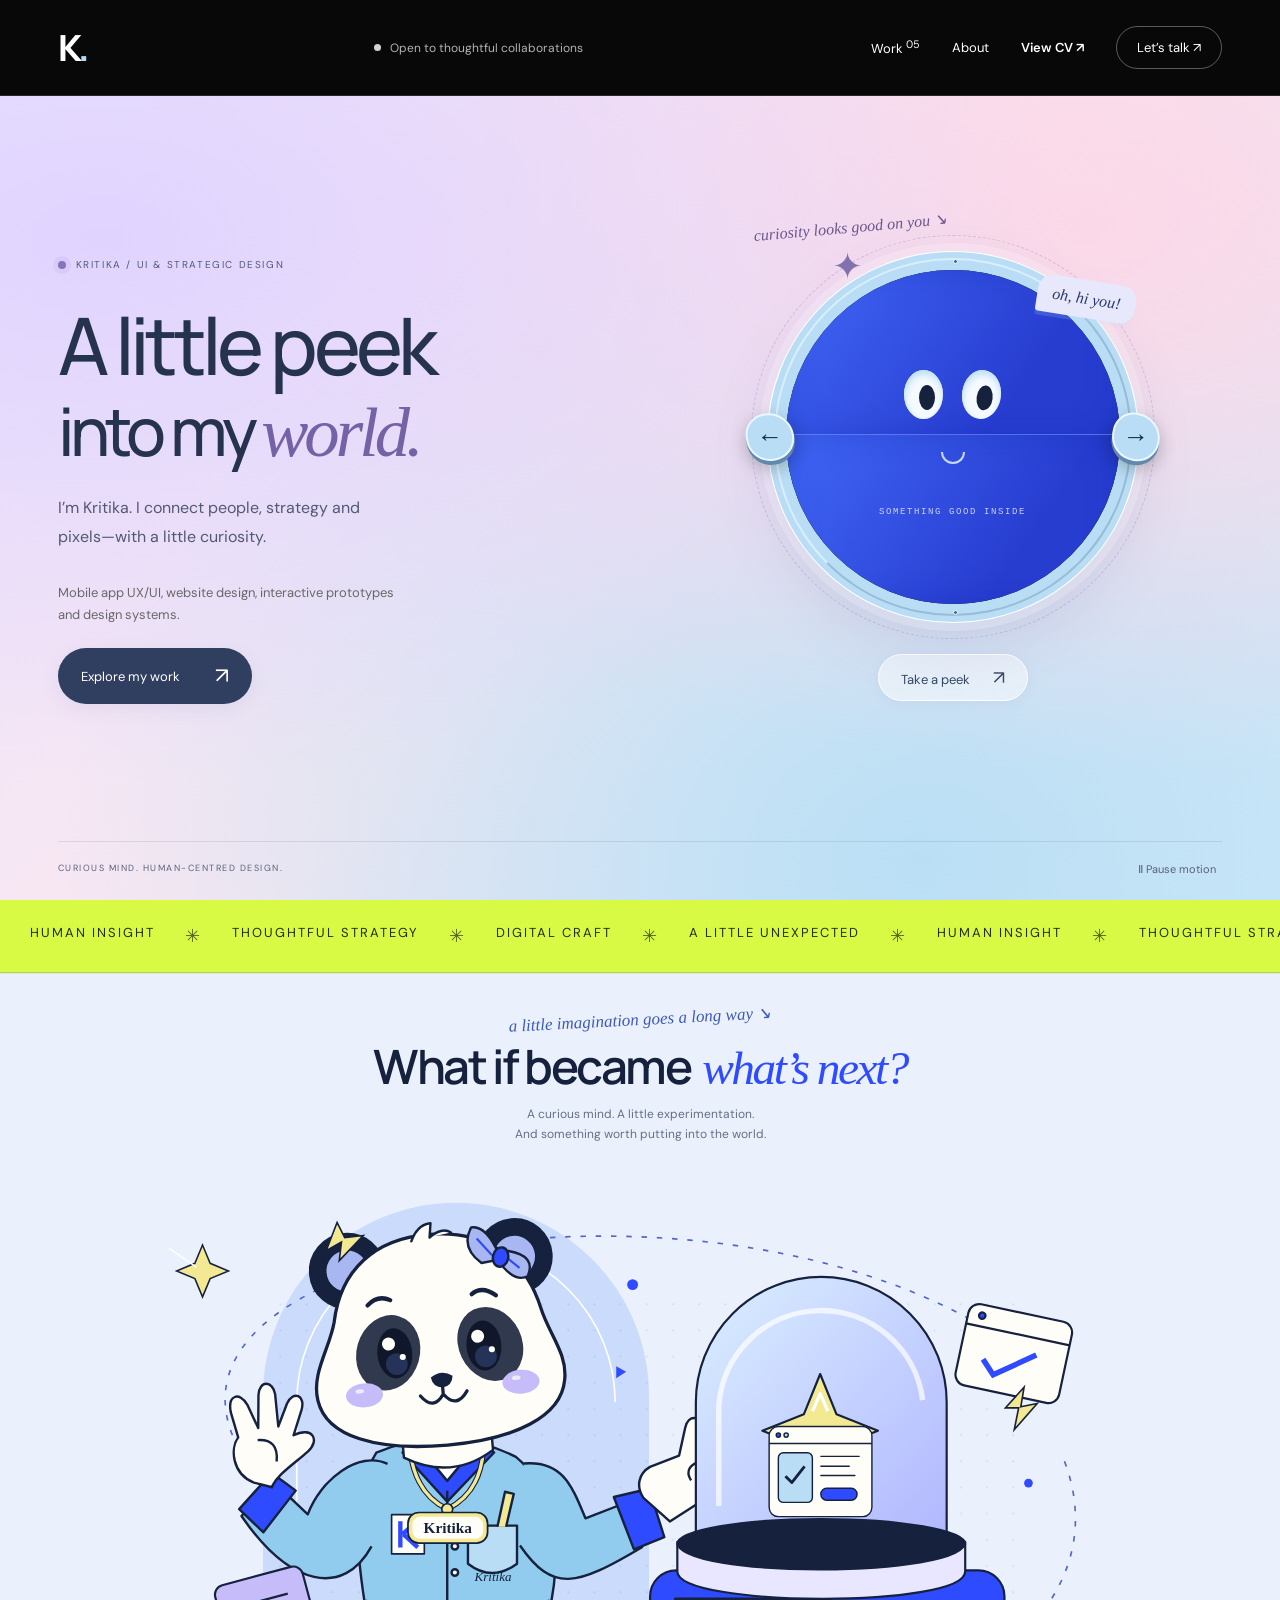
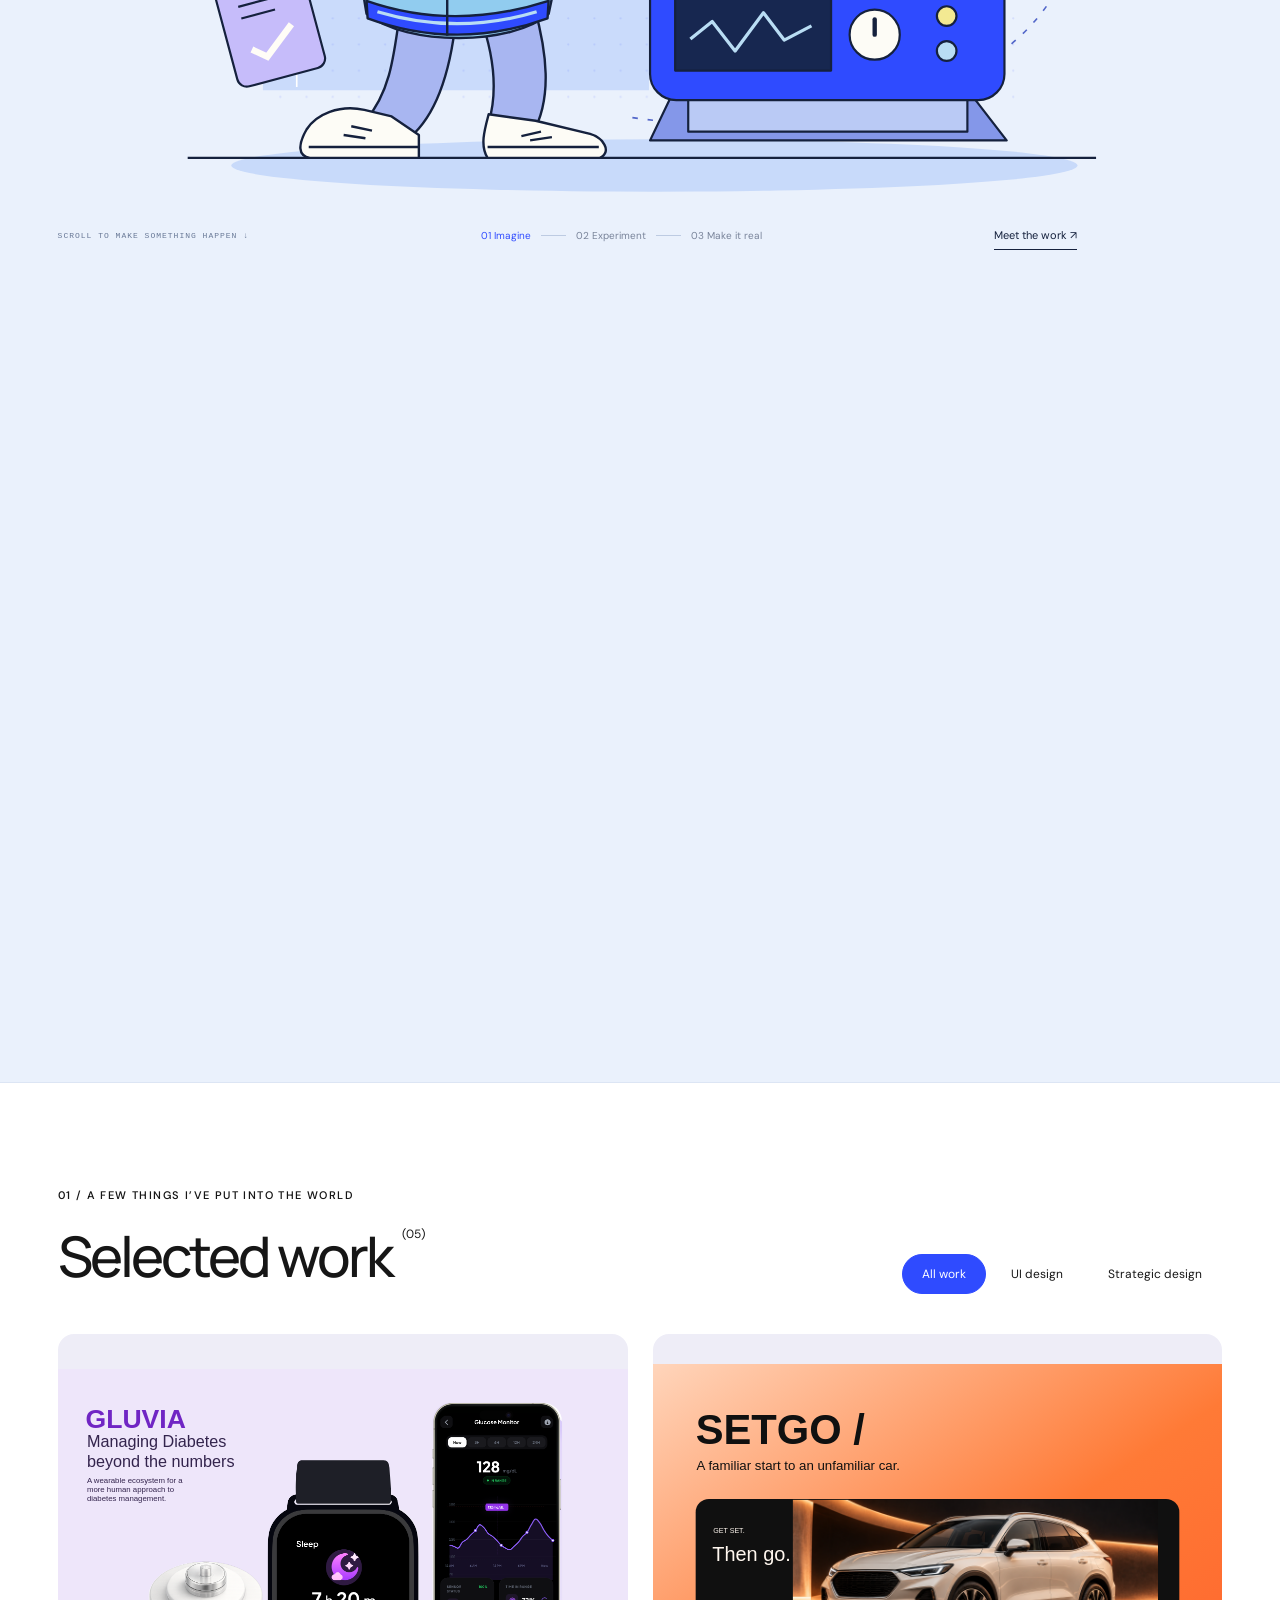
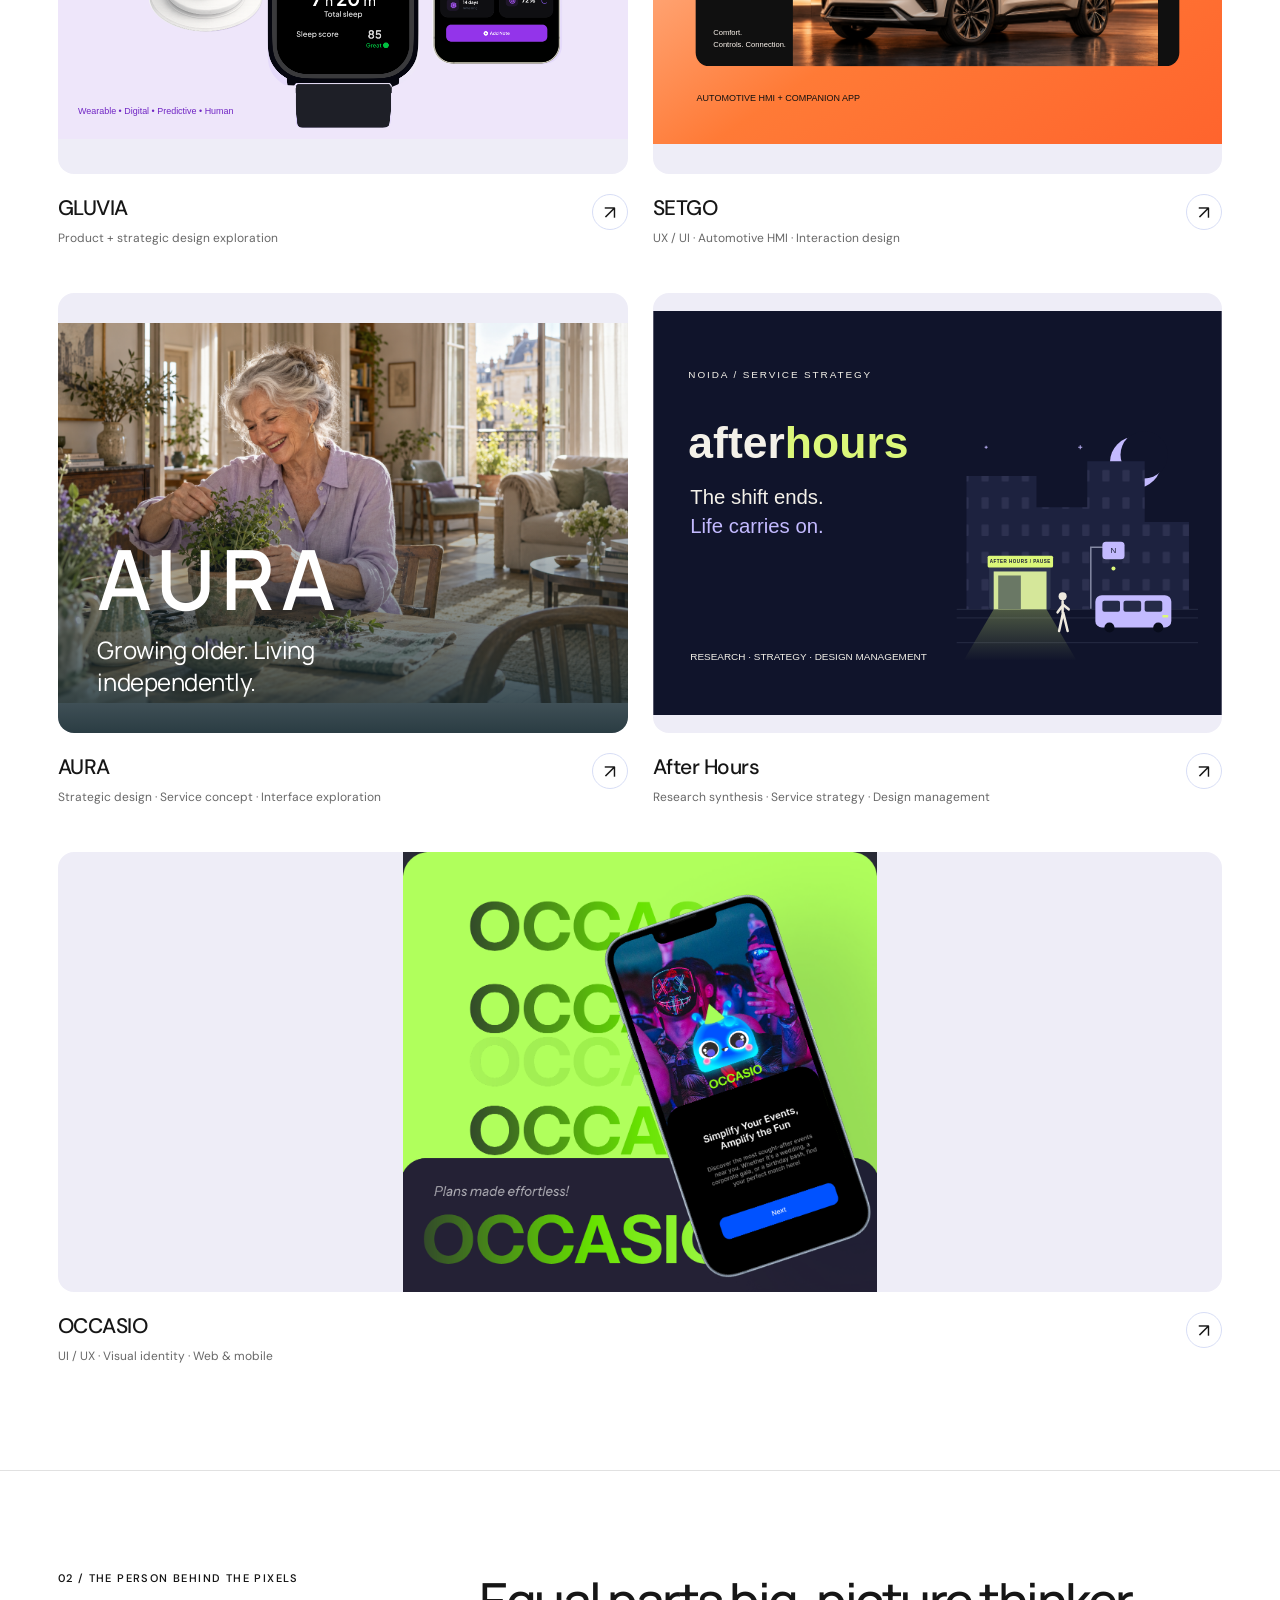
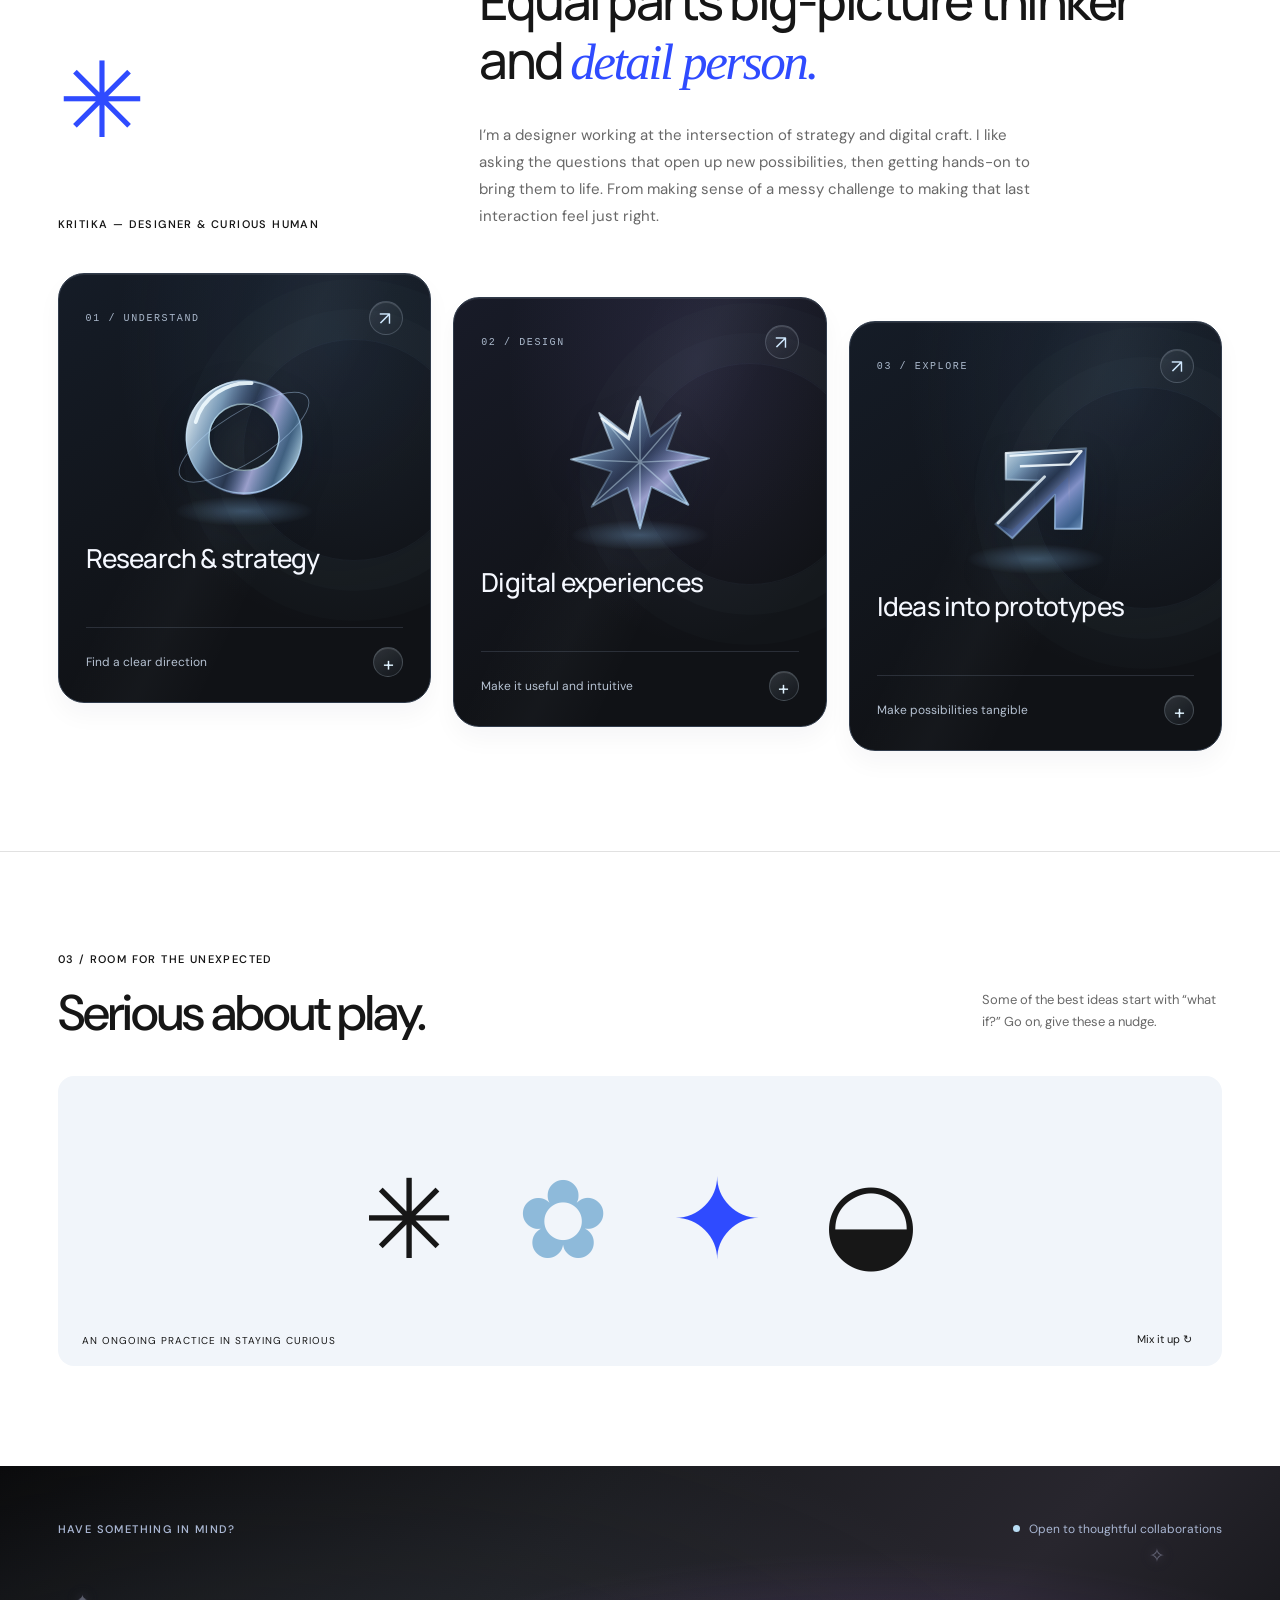
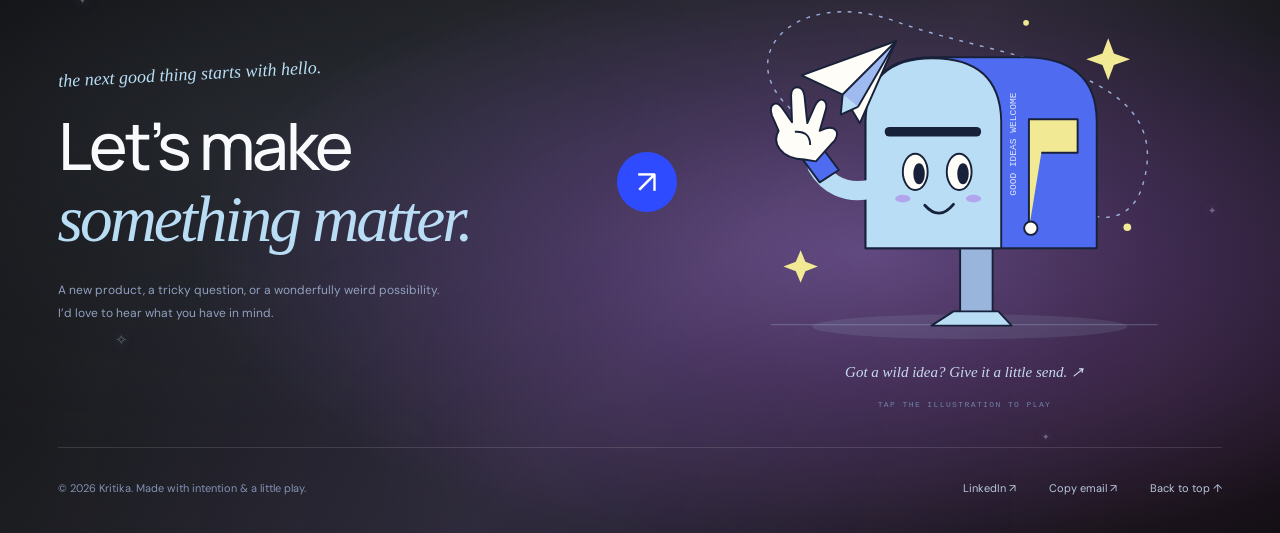
==== commit cc2958fc: "Add CV and project overviews; fix responsive hero and hide editor controls" ====
--- a/index.html
+++ b/index.html
@@ -116,13 +116,30 @@
 .aura-cover{position:relative}.aura-cover-caption{position:absolute;inset:auto 0 0;padding:85px 7% 6%;background:linear-gradient(transparent,#172b31e8);color:#fff;pointer-events:none;text-align:left}.aura-cover-caption strong{display:block;font:600 clamp(48px,6.5vw,88px)/.98 Manrope,sans-serif;letter-spacing:.07em}.aura-cover-caption span{display:block;margin-top:15px;max-width:330px;font:400 clamp(17px,2vw,24px)/1.35 Manrope,sans-serif;letter-spacing:-.02em}
 /* A soft-moving neon ribbon between worlds. */
 .marquee{background:#d8fa45;color:#252d12;border-color:#b9d638}.marquee-track{animation:marquee 48s linear infinite}.marquee-track b{color:#52641e}.marquee:hover .marquee-track,.paused .marquee-track{animation-play-state:paused}@media(prefers-reduced-motion:reduce){.marquee-track{animation:none}}
+
+.nav-cv{white-space:nowrap;font-weight:600}@media(max-width:450px){nav{gap:12px;font-size:11px}.nav-contact{padding-inline:10px}}
+
+.services-sentence{font-size:13px;line-height:1.7;max-width:360px;color:var(--muted);margin:0 0 22px}.project-overview{flex:none;background:#f5f3ed;color:#23241f;border-bottom:1px solid #d9d9cf}.project-overview>summary{display:flex;justify-content:space-between;cursor:pointer;padding:16px 4.5%;font-size:13px;font-weight:600;list-style:none}.project-overview[open]>summary span{transform:rotate(45deg)}.overview-body{padding:0 4.5% 24px;max-height:40vh;overflow:auto}.overview-body dl{display:grid;grid-template-columns:repeat(2,minmax(0,1fr));gap:18px;margin:8px 0 24px}.overview-body dt,.evidence-grid article>span{font-size:10px;letter-spacing:.08em;text-transform:uppercase;color:#686960}.overview-body dd{margin:7px 0 0;font-size:13px;line-height:1.5}.evidence-grid{display:grid;grid-template-columns:repeat(3,minmax(0,1fr));gap:24px;border-top:1px solid #d9d9cf;padding-top:22px}.evidence-grid h3{font-size:18px;font-weight:500;line-height:1.3}.evidence-grid p,.demo-directions{font-size:13px;line-height:1.65;color:#686960}.prototype-direct{display:inline-flex;background:#23241f;color:#fff;border-radius:30px;padding:13px 20px;font-size:13px;margin-top:16px}.imported-case iframe{min-height:30vh}@media(max-width:650px){.evidence-grid{grid-template-columns:1fr;gap:14px}.overview-body dl{grid-template-columns:repeat(2,minmax(0,1fr));gap:14px}.overview-body dl>div:last-child{grid-column:1/-1}.services-sentence{font-size:12px;max-width:300px}.overview-body{max-height:36vh}}
+
+/* Keep the opening copy and controls inside the page at every preview width. */
+.hero.hero-refined{grid-template-columns:minmax(0,1.05fr) minmax(0,1fr);padding:55px 4.5% 90px;margin:0;overflow:clip;height:auto;min-height:max(620px,calc(100svh - 96px));max-height:none}
+.hero-refined .hero-title{width:100%;min-width:0}
+.hero-refined h1{overflow-wrap:break-word}
+.hero-refined .hero-work-link{max-width:100%}
+.hero-refined .hero-bottom{left:4.5%;width:91%}
+.hero-refined .hero-bottom .motion-control{margin-right:0}
+.peek-project-link{max-width:100%;overflow-wrap:break-word}
+#openEditor,#editImported,#editCase{display:none!important}
+@media(max-width:900px){.hero.hero-refined{padding:50px 5% 95px;gap:30px}.hero-refined .hero-bottom{left:5%;width:90%}}
+@media(max-width:650px){.hero.hero-refined{padding:30px 6% 26px;min-height:0;gap:25px}.hero-refined .hero-bottom{position:static;width:100%;padding-top:18px;gap:14px;flex-wrap:wrap}.hero-refined h1{font-size:clamp(40px,10.7vw,64px)}.hero-refined .hero-intro-label{flex-wrap:wrap}.hero-project-stage.peek-stage{order:2;max-width:300px;padding-inline:26px}.hero-refined .peek-controls{flex-wrap:wrap}}
+
 </style>
 </head>
 <body>
 <a class="skip-link" href="#work">Skip to work</a>
-<header><a class="brand" href="#" aria-label="Home"><span id="brandLetter">K</span><span>.</span></a><div class="availability"><i class="dot"></i><span data-text="availability">Open to thoughtful collaborations</span></div><nav aria-label="Main navigation"><a href="#work">Work <sup>03</sup></a><a class="nav-about" href="#about">About</a><a class="nav-contact" href="#contact">Let’s talk ↗</a></nav></header>
+<header><a class="brand" href="#" aria-label="Home"><span id="brandLetter">K</span><span>.</span></a><div class="availability"><i class="dot"></i><span data-text="availability">Open to thoughtful collaborations</span></div><nav aria-label="Main navigation"><a href="#work">Work <sup>03</sup></a><a class="nav-about" href="#about">About</a><a class="nav-cv" href="documents/Kritika-CV.pdf" target="_blank" rel="noopener" aria-label="View CV (PDF, opens in a new tab)">View CV ↗</a><a class="nav-contact" href="#contact">Let’s talk ↗</a></nav></header>
 <main>
-<section class="hero hero-refined" aria-label="Introduction"><div class="hero-title"><div class="hero-intro-label"><span class="hero-blue-dot"></span><span data-text="eyebrow">Kritika / UI & strategic design</span></div><h1><span data-text="headline1">A little peek</span><span class="second"><span data-text="headline2">into my </span><em data-text="headlineEm">world.</em></span></h1><p class="hero-copy" data-text="intro">I’m Kritika. I connect people, strategy and pixels—with a little curiosity.</p><a href="#work" class="hero-work-link">Explore my work <span aria-hidden="true">↗</span></a></div><div class="hero-project-stage peek-stage" aria-label="An interactive window into my specialisations"><span class="peek-handnote">curiosity looks good on you ↘</span><div class="peek-window" id="peekWindow"><span class="peek-hello" aria-hidden="true"><span class="hello-closed">oh, hi you!</span><span class="hello-open">ta-da!</span></span><span class="peek-sparkles" aria-hidden="true"><i>✧</i><i>✦</i><i>✧</i></span><div class="peek-orbit" aria-hidden="true"><span>✦</span></div><div id="heroProjectStack"></div><button class="peek-shutter" id="peekShutter" aria-label="Peek into my specialisations" aria-expanded="false"><span class="peek-lid lid-top"><span class="peek-eyes"><i></i><i></i></span></span><span class="peek-lid lid-bottom"><i class="peek-smile" aria-hidden="true"></i><span>something good inside</span></span></button><button class="peek-nav peek-prev" id="heroPrevProject" type="button" aria-label="Previous specialisation"><span aria-hidden="true">←</span></button><button class="peek-nav peek-next" id="heroNextProject" type="button" aria-label="Next specialisation"><span aria-hidden="true">→</span></button><span class="peek-rivet rivet-one" aria-hidden="true"></span><span class="peek-rivet rivet-two" aria-hidden="true"></span><span class="peek-rivet rivet-three" aria-hidden="true"></span><span class="peek-rivet rivet-four" aria-hidden="true"></span></div><div class="peek-controls"><button type="button" id="peekToggle">Take a peek <span aria-hidden="true">↗</span></button></div><div class="peek-project-label" id="peekProjectLabel" aria-live="polite"></div></div><div class="hero-bottom"><span class="hero-scroll-note">CURIOUS MIND. HUMAN-CENTRED DESIGN.</span><button class="motion-control" id="motionToggle" aria-pressed="false">Ⅱ Pause motion</button></div></section>
+<section class="hero hero-refined" aria-label="Introduction"><div class="hero-title"><div class="hero-intro-label"><span class="hero-blue-dot"></span><span data-text="eyebrow">Kritika / UI & strategic design</span></div><h1><span data-text="headline1">A little peek</span><span class="second"><span data-text="headline2">into my </span><em data-text="headlineEm">world.</em></span></h1><p class="hero-copy" data-text="intro">I’m Kritika. I connect people, strategy and pixels—with a little curiosity.</p><p class="services-sentence">Mobile app UX/UI, website design, interactive prototypes and design systems.</p><a href="#work" class="hero-work-link">Explore my work <span aria-hidden="true">↗</span></a></div><div class="hero-project-stage peek-stage" aria-label="An interactive window into my specialisations"><span class="peek-handnote">curiosity looks good on you ↘</span><div class="peek-window" id="peekWindow"><span class="peek-hello" aria-hidden="true"><span class="hello-closed">oh, hi you!</span><span class="hello-open">ta-da!</span></span><span class="peek-sparkles" aria-hidden="true"><i>✧</i><i>✦</i><i>✧</i></span><div class="peek-orbit" aria-hidden="true"><span>✦</span></div><div id="heroProjectStack"></div><button class="peek-shutter" id="peekShutter" aria-label="Peek into my specialisations" aria-expanded="false"><span class="peek-lid lid-top"><span class="peek-eyes"><i></i><i></i></span></span><span class="peek-lid lid-bottom"><i class="peek-smile" aria-hidden="true"></i><span>something good inside</span></span></button><button class="peek-nav peek-prev" id="heroPrevProject" type="button" aria-label="Previous specialisation"><span aria-hidden="true">←</span></button><button class="peek-nav peek-next" id="heroNextProject" type="button" aria-label="Next specialisation"><span aria-hidden="true">→</span></button><span class="peek-rivet rivet-one" aria-hidden="true"></span><span class="peek-rivet rivet-two" aria-hidden="true"></span><span class="peek-rivet rivet-three" aria-hidden="true"></span><span class="peek-rivet rivet-four" aria-hidden="true"></span></div><div class="peek-controls"><button type="button" id="peekToggle">Take a peek <span aria-hidden="true">↗</span></button></div><div class="peek-project-label" id="peekProjectLabel" aria-live="polite"></div></div><div class="hero-bottom"><span class="hero-scroll-note">CURIOUS MIND. HUMAN-CENTRED DESIGN.</span><button class="motion-control" id="motionToggle" aria-pressed="false">Ⅱ Pause motion</button></div></section>
 <div class="marquee" aria-hidden="true"><div class="marquee-track"><span>Human insight</span><b>✳</b><span>Thoughtful strategy</span><b>✳</b><span>Digital craft</span><b>✳</b><span>A little unexpected</span><b>✳</b><span>Human insight</span><b>✳</b><span>Thoughtful strategy</span><b>✳</b><span>Digital craft</span><b>✳</b><span>A little unexpected</span><b>✳</b></div></div>
 <section class="workshop" id="idea-workshop" aria-labelledby="workshopTitle"><div class="workshop-sticky"><div class="workshop-copy"><span class="workshop-note">a little imagination goes a long way ↘</span><h2 id="workshopTitle">What if became <br><em>what’s next?</em></h2><p>A curious mind. A little experimentation.<br>And something worth putting into the world.</p></div><div class="workshop-canvas"><svg class="workshop-art" viewBox="0 0 1000 620" role="group" aria-labelledby="workshopArtTitle"><title id="workshopArtTitle">Kritika, a cute round-cheeked panda girl wearing a Kritika name necklace and a powder-blue varsity jacket, operating an imagination machine and turning a spark into a digital interface</title><defs><pattern id="workshopDots" width="24" height="24" patternUnits="userSpaceOnUse"><circle cx="2" cy="2" r="1" fill="#2f4bff" opacity=".12"/></pattern><linearGradient id="glassBlue" x2="1" y2="1"><stop stop-color="#dbefff"/><stop offset="1" stop-color="#b1b7ff"/></linearGradient></defs>
 <ellipse cx="513" cy="569" rx="388" ry="24" fill="#c8dafa"/><path d="M85 562H918" stroke="#15213d" stroke-width="2"/><path d="M154 500V230a177 177 0 0 1 354 0v270Z" fill="#cadbfb"/><path d="M185 497V236a146 146 0 0 1 292 0" fill="none" stroke="#fff" stroke-width="1.5"/><rect x="148" y="123" width="704" height="395" fill="url(#workshopDots)"/>
@@ -190,7 +207,7 @@
 function validData(d){return d&&typeof d==='object'&&Array.isArray(d.projects)&&d.projects.length<=50&&Object.keys(defaults).filter(k=>!['projects','sample'].includes(k)).every(k=>typeof d[k]==='string')&&/^#[0-9a-f]{6}$/i.test(d.accent)&&d.projects.every(p=>['id','title','category','tags','year','role','art','image','intro','challenge','approach','outcome'].every(k=>typeof p[k]==='string')&&['UI Design','Strategy'].includes(p.category)&&['finance','strategy','sound','diabetes'].includes(p.art)&&(!p.sections||(Array.isArray(p.sections)&&p.sections.every(c=>c&&['title','text','caption','image'].every(k=>typeof c[k]==='string')&&(!c.image||/^data:image\/(png|jpeg|webp);base64,/.test(c.image)))))&&(!p.image||validProjectImage(p.image)));}
 try{const embedded=JSON.parse(document.getElementById('portfolioData').textContent),saved=JSON.parse(localStorage.getItem(KEY)||'null');if(validData(saved))data=saved;else if(validData(embedded))data=embedded;}catch(e){}
 // Migrate the previous default identity while preserving saved project edits.
-function replaceRetiredProject(portfolio){if(!portfolio.peekHero20261017){if(['Design for','A little unexpected.','Good design.'].includes(portfolio.headline1)){for(const k of ['eyebrow','headline1','headline2','headlineEm','intro'])portfolio[k]=defaults[k];}portfolio.peekHero20261017=true;}if(!portfolio.heroRefined20261017){if(['A little unexpected.','Good design.'].includes(portfolio.headline1)){for(const k of ['eyebrow','headline1','headline2','headlineEm','intro'])portfolio[k]=defaults[k];}portfolio.heroRefined20261017=true;}if(!portfolio.workImported20261017){portfolio.projects=portfolio.projects.filter(p=>!['forma','common','sound','diabetes-manager','common-ground','offbeat'].includes(p.id));for(const p of importedProjects){const index=portfolio.projects.findIndex(x=>x.id===p.id);if(index<0)portfolio.projects.push(structuredClone(p));else portfolio.projects[index]={...structuredClone(p),...portfolio.projects[index],caseStudy:p.caseStudy};}portfolio.email='kritika200113@gmail.com';portfolio.sample=false;portfolio.workImported20261017=true;}return portfolio;}
+function replaceRetiredProject(portfolio){for(const p of portfolio.projects){if(['gluvia','aura','setgo','after-hours','occasio'].includes(p.id)){p.timeframe=p.timeframe||'Approximately 1 month';p.team=p.team||'Solo project';}}if(!portfolio.peekHero20261017){if(['Design for','A little unexpected.','Good design.'].includes(portfolio.headline1)){for(const k of ['eyebrow','headline1','headline2','headlineEm','intro'])portfolio[k]=defaults[k];}portfolio.peekHero20261017=true;}if(!portfolio.heroRefined20261017){if(['A little unexpected.','Good design.'].includes(portfolio.headline1)){for(const k of ['eyebrow','headline1','headline2','headlineEm','intro'])portfolio[k]=defaults[k];}portfolio.heroRefined20261017=true;}if(!portfolio.workImported20261017){portfolio.projects=portfolio.projects.filter(p=>!['forma','common','sound','diabetes-manager','common-ground','offbeat'].includes(p.id));for(const p of importedProjects){const index=portfolio.projects.findIndex(x=>x.id===p.id);if(index<0)portfolio.projects.push(structuredClone(p));else portfolio.projects[index]={...structuredClone(p),...portfolio.projects[index],caseStudy:p.caseStudy};}portfolio.email='kritika200113@gmail.com';portfolio.sample=false;portfolio.workImported20261017=true;}return portfolio;}
 function updatePortfolioIdentity(value){if(typeof value==='string')return value.startsWith('data:')?value:value.replace(/\bharsh\b/gi,'Kritika');if(Array.isArray(value))return value.map(updatePortfolioIdentity);if(value&&typeof value==='object')return Object.fromEntries(Object.entries(value).map(([k,v])=>[k,updatePortfolioIdentity(v)]));return value;}data=replaceRetiredProject(updatePortfolioIdentity(data));
 if(data.headline1==='Good design.'&&data.headlineEm==='questions.'){data.headline1=defaults.headline1;data.headline2=defaults.headline2;data.headlineEm=defaults.headlineEm;}
 const $=s=>document.querySelector(s),esc=s=>String(s).replace(/[&<>"']/g,c=>({'&':'&amp;','<':'&lt;','>':'&gt;','"':'&quot;',"'":'&#39;'}[c]));
@@ -206,7 +223,9 @@
 function frameGallery(p){if(!p.frames?.length)return '';return `<section class="frame-gallery"><span class="small">Selected original frames / ${p.frames.length} previews</span><h3>From the question to the interface.</h3><p>Explore the framed work from the original Figma project. Select any frame to take a closer look.</p><div class="frame-grid">${p.frames.map((f,i)=>`<button class="frame-tile ${f.kind==='presentation'?'presentation':''}" data-frame="${i}" aria-label="Open frame ${i+1}: ${esc(f.name)}"><img src="${esc(f.image)}" alt="${esc(f.name)}" loading="lazy"><span>${String(i+1).padStart(2,'0')} / ${esc(f.name)}</span></button>`).join('')}</div><a class="source-link" href="https://www.figma.com/design/VTihitKLgvjE8bJzdG1bFR/Diabetes-manager-ecosystem?node-id=0-1" target="_blank" rel="noopener noreferrer">Explore the original Figma file ↗</a></section>`;}
 let activeFrameProject,activeFrameIndex=0;function openFrame(id,index){const p=data.projects.find(p=>p.id===id);if(!p?.frames?.length)return;activeFrameProject=id;activeFrameIndex=(index+p.frames.length)%p.frames.length;const f=p.frames[activeFrameIndex];$('#frameTitle').textContent=f.name;$('#frameImage').src=f.image;$('#frameImage').alt=f.name;$('#framePosition').textContent=`${activeFrameIndex+1} / ${p.frames.length}`;if(!$('#frameDialog').open)openModal('frameDialog');}$('#prevFrame').onclick=()=>openFrame(activeFrameProject,activeFrameIndex-1);$('#nextFrame').onclick=()=>openFrame(activeFrameProject,activeFrameIndex+1);$('#frameDialog').addEventListener('keydown',e=>{if(e.key==='ArrowLeft')openFrame(activeFrameProject,activeFrameIndex-1);if(e.key==='ArrowRight')openFrame(activeFrameProject,activeFrameIndex+1);});
 
-function showImportedCase(p){const allowed=/^imported\/(?:index\.html\?project=(?:gluvia|aura|occasio)|(?:setgo|after-hours)\/index\.html)$/.test(p.caseStudy);if(!allowed)return;const dialog=$('#caseDialog');dialog.classList.add('imported-case');$('#caseContent').innerHTML=`<div class="imported-tools"><span>${esc(p.title)} / COMPLETE CASE STUDY</span><button class="btn" id="editImported">Edit project / add work ↗</button></div><iframe id="importedCaseFrame" title="${esc(p.title)} complete interactive case study" src="${esc(p.caseStudy)}" allow="fullscreen"></iframe>`;$('#editImported').onclick=()=>{draft=structuredClone(data);renderEditor();openModal('editor');const detail=$('#projectFields').children[data.projects.indexOf(p)];detail.open=true;detail.scrollIntoView({block:'start'});};$('#importedCaseFrame').onload=()=>$('#importedCaseFrame').contentWindow.postMessage({type:'portfolio-sections',html:caseChapters(p)},location.origin);if(!dialog.open)openModal('caseDialog');dialog.scrollTop=0;}
+const projectEvidence={"gluvia": {"deliverables": "Mobile and watch interfaces, care ecosystem, screen flows and visual system", "basis": "Design exploration", "finding": "Glucose readings, meals, daily records and shared care are brought into one connected concept. This is a design proposition rather than a measured research result.", "decision": "Give each touchpoint a distinct role: detailed context on mobile, concise information on the watch, and a separate care-circle view.", "lesson": "The concept makes the ecosystem tangible. Whether it improves understanding or daily management has not been established."}, "aura": {"deliverables": "Behavioural insights, persona and ecosystem mapping, service concept and interface screens", "basis": "Exploratory conversations", "finding": "In conversations with approximately 9\u201310 older adults, participants described wanting to stay at home without conspicuous changes. Night-time insecurity, kitchen concerns and loneliness also emerged.", "decision": "Focus on discreet home integration, optional voice and touch controls, and contact with trusted people. Prioritise agreed alerts rather than reporting every activity to family.", "lesson": "The scope became a home companion for confidence and connection. These conversations informed the direction; they do not establish reduced falls or improved safety."}, "setgo": {"deliverables": "Wireframes, HMI screens, companion app, visual system and interactive prototype", "basis": "Secondary research + scenario inspection", "finding": "Published distraction guidance, recognition-over-recall principles and pairing instructions informed parked setup, contextual control diagrams and optional phone connection.", "decision": "Before inspection, some routes lost connection state and returning to Park restarted setup. After refinement, connection state persists and setup resumes at the previous screen. This iteration followed design inspection, not participant testing.", "lesson": "The prototype demonstrates optional paths and error recovery. Driver usability and real-vehicle integration remain unvalidated."}, "after-hours": {"deliverables": "Research synthesis, service blueprint, operating model and interactive service concept", "basis": "Two exploratory worker conversations", "finding": "Two worker accounts from Noida described closing tasks pushing actual departure beyond scheduled finish, disrupting a bus journey or onward connection.", "decision": "Move the focus from a place to wait toward an optional journey check during closing-task allocation, with a supervisor responsible for responding. Later worker and manager scenarios are illustrative, not additional fieldwork.", "lesson": "The strategic shift connects transport concerns to workplace decisions. Whether it adds value beyond a normal closing checklist has not been demonstrated."}, "occasio": {"deliverables": "Event landing website, mobile screens, event journey and visual identity", "basis": "Interface and journey exploration", "finding": "The concept contains two different tasks: discovering an event to attend and organising a private celebration. These need distinct paths rather than a single undifferentiated flow.", "decision": "Separate discovery from planning, then bring event type, date, location, guests and required services together in the planning journey.", "lesson": "The result is a web and mobile concept. No measured booking, conversion or participant-testing outcomes are claimed."}};
+function projectOverview(p){const e=projectEvidence[p.id];if(!e)return '';p={...p,timeframe:p.timeframe||'Approximately 1 month',team:p.team||'Solo project'};return `<details class="project-overview" open><summary>Project overview & design decisions <span aria-hidden="true">＋</span></summary><div class="overview-body"><dl><div><dt>Role / focus</dt><dd>${esc(p.role)}</dd></div>${p.timeframe?`<div><dt>Timeframe</dt><dd>${esc(p.timeframe)}</dd></div>`:''}${p.team?`<div><dt>Team</dt><dd>${esc(p.team)}</dd></div>`:''}<div><dt>Status</dt><dd>Personal design concept · Not a launched product</dd></div><div><dt>Deliverables</dt><dd>${esc(e.deliverables)}</dd></div></dl><div class="evidence-grid"><article><span>01 / ${esc(e.basis)}</span><h3>What informed the work</h3><p>${esc(e.finding)}</p></article><article><span>02 / DESIGN RESPONSE</span><h3>From insight to decision</h3><p>${esc(e.decision)}</p></article><article><span>03 / OUTCOME & LEARNING</span><h3>What the work demonstrates</h3><p>${esc(e.lesson)}</p></article></div>${p.id==='setgo'?'<a class="prototype-direct" href="imported/setgo/index.html#experience" target="_blank" rel="noopener">Try the interactive HMI ↗</a><p class="demo-directions">Try finding the wipers, skipping pairing, recovering from a code mismatch, or pausing setup outside Park.</p>':''}</div></details>`;}
+function showImportedCase(p){const allowed=/^imported\/(?:index\.html\?project=(?:gluvia|aura|occasio)|(?:setgo|after-hours)\/index\.html)$/.test(p.caseStudy);if(!allowed)return;const dialog=$('#caseDialog');dialog.classList.add('imported-case');$('#caseContent').innerHTML=`<div class="imported-tools"><span>${esc(p.title)} / COMPLETE CASE STUDY</span><button class="btn" id="editImported">Edit project / add work ↗</button></div>${projectOverview(p)}<iframe id="importedCaseFrame" title="${esc(p.title)} complete interactive case study" src="${esc(p.caseStudy)}" allow="fullscreen"></iframe>`;$('#editImported').onclick=()=>{draft=structuredClone(data);renderEditor();openModal('editor');const detail=$('#projectFields').children[data.projects.indexOf(p)];detail.open=true;detail.scrollIntoView({block:'start'});};$('#importedCaseFrame').onload=()=>$('#importedCaseFrame').contentWindow.postMessage({type:'portfolio-sections',html:caseChapters(p)},location.origin);if(!dialog.open)openModal('caseDialog');dialog.scrollTop=0;}
 addEventListener('message',e=>{const frame=$('#importedCaseFrame');if(e.origin!==location.origin||!frame||e.source!==frame.contentWindow)return;if(e.data?.type==='portfolio-close')$('#caseDialog').close();if(e.data?.type==='portfolio-next'){const i=data.projects.findIndex(p=>p.id===currentCaseId);showCase(data.projects[(i+1)%data.projects.length].id);}});
 let currentCaseId;function showCase(id){currentCaseId=id;const p=data.projects.find(p=>p.id===id);if(!p)return;if(p.caseStudy){showImportedCase(p);return;}$('#caseDialog').classList.remove('imported-case');$('#caseContent').innerHTML=`<span class="small">${esc(p.category)} ${p.sample===false?' / FEATURED PROJECT':' / SAMPLE CONCEPT'}</span><h2>${esc(p.title)}</h2><p class="case-intro">${esc(p.intro)}</p><div class="case-meta"><div><b>Role</b>${esc(p.role)}</div><div><b>Focus</b>${esc(p.tags)}</div><div><b>Year</b>${esc(p.year)}</div></div>${artwork(p)}<div class="case-grid"><div><h3>01 / The question</h3><p>${esc(p.challenge)}</p></div><div><h3>02 / The approach</h3><p>${esc(p.approach)}</p></div><div style="grid-column:1/-1"><h3>03 / The outcome</h3><p>${esc(p.outcome)}</p></div></div>${frameGallery(p)}${caseChapters(p)}<div class="case-end"><p>Thank you for exploring ${esc(p.title)}</p><button class="case-next" id="nextCase">Next project ↗</button></div><button class="btn case-edit" id="editCase">Add images & sections to this project ↗</button>`;$('#editCase').onclick=()=>{draft=structuredClone(data);renderEditor();openModal('editor');const detail=$('#projectFields').children[data.projects.indexOf(p)];detail.open=true;detail.scrollIntoView({block:'start'});};$('#nextCase').onclick=()=>{showCase(data.projects[(data.projects.indexOf(p)+1)%data.projects.length].id);};$('#caseContent').querySelectorAll('[data-frame]').forEach(b=>b.onclick=()=>openFrame(p.id,+b.dataset.frame));if(!$('#caseDialog').open)openModal('caseDialog');$('#caseDialog').scrollTop=0;}
 $('#projects').onclick=e=>{const b=e.target.closest('[data-project]');if(b)showCase(b.dataset.project);};document.querySelectorAll('[data-filter]').forEach(b=>b.onclick=()=>{filter=b.dataset.filter;document.querySelectorAll('[data-filter]').forEach(el=>{el.classList.toggle('active',el===b);el.setAttribute('aria-pressed',String(el===b));});renderProjects();});
@@ -218,7 +237,7 @@
 const profile=[['name','Your name'],['email','Contact email'],['social','LinkedIn / profile URL'],['eyebrow','Intro label'],['availability','Availability'],['headline1','Headline — first line'],['headline2','Headline — second line'],['headlineEm','Headline — italic ending'],['intro','Introduction','textarea'],['signature','About — signature'],['aboutHeading','About — heading'],['aboutEm','About — italic ending'],['about','Your story','textarea'],['service1','Research & strategy','textarea'],['service2','Digital experiences','textarea'],['service3','From possibility to prototype','textarea'],['contactHeading','Contact — first line'],['contactEm','Contact — italic line']];
 function field(key,label,value,type='input',prefix=''){const id=(prefix||'profile-')+key;return `<label for="${id}">${label}</label>${type==='textarea'?`<textarea id="${id}" data-key="${key}">${esc(value)}</textarea>`:`<input id="${id}" data-key="${key}" value="${esc(value)}" ${key==='email'?'type="email"':key==='social'?'type="url"':''}>`}`;}
 function renderEditor(){ $('#profileFields').innerHTML=profile.map(([k,l,t])=>field(k,l,draft[k],t)).join('');$('#accentInput').value=draft.accent;$('#sampleInput').checked=draft.sample;renderProjectFields();}
-function renderProjectFields(){ $('#projectFields').innerHTML=draft.projects.map((p,i)=>`<details class="editor-project" data-index="${i}"><summary>${esc(p.title)}</summary>${field('title','Project title',p.title,'input','p'+i)}<label for="cat${i}">Discipline</label><select id="cat${i}" data-key="category"><option ${p.category==='UI Design'?'selected':''}>UI Design</option><option ${p.category==='Strategy'?'selected':''}>Strategy</option></select>${field('tags','Project tags',p.tags,'input','p'+i)}<div class="row"><div>${field('role','Your role',p.role,'input','p'+i)}</div><div>${field('year','Year',p.year,'input','p'+i)}</div></div>${['intro','challenge','approach','outcome'].map((k,n)=>field(k,['Overview','The question / challenge','Your process / approach','Outcomes & evidence'][n],p[k],'textarea','p'+i)).join('')}<label for="art${i}">Built-in preview artwork</label><select id="art${i}" data-key="art">${['finance','strategy','sound','diabetes'].map(a=>`<option ${p.art===a?'selected':''}>${a}</option>`).join('')}</select><label for="image${i}">Your project image (PNG, JPEG, WebP; up to 8 MB)</label><input type="file" id="image${i}" data-upload="${i}" accept="image/png,image/jpeg,image/webp"><div class="upload-preview">${p.image?'Custom image added.':'Using the built-in concept artwork.'}${p.frames?.length?' · '+p.frames.length+' Figma frames included.':''}</div>${chapterFields(p,i)}<div style="display:flex;gap:8px;margin-top:12px"><button class="btn" type="button" data-remove-image="${i}">Clear image</button><button class="btn" type="button" data-up="${i}">Move up ↑</button><button class="btn danger" type="button" data-remove="${i}">Remove project</button></div></details>`).join('');}
+function renderProjectFields(){ $('#projectFields').innerHTML=draft.projects.map((p,i)=>`<details class="editor-project" data-index="${i}"><summary>${esc(p.title)}</summary>${field('title','Project title',p.title,'input','p'+i)}<label for="cat${i}">Discipline</label><select id="cat${i}" data-key="category"><option ${p.category==='UI Design'?'selected':''}>UI Design</option><option ${p.category==='Strategy'?'selected':''}>Strategy</option></select>${field('tags','Project tags',p.tags,'input','p'+i)}<div class="row"><div>${field('role','Your role',p.role,'input','p'+i)}</div><div>${field('year','Year',p.year,'input','p'+i)}</div></div>${field('timeframe','Project timeframe',p.timeframe||'','input','p'+i)}${field('team','Team and collaborators',p.team||'','input','p'+i)}${['intro','challenge','approach','outcome'].map((k,n)=>field(k,['Overview','The question / challenge','Your process / approach','Outcomes & evidence'][n],p[k],'textarea','p'+i)).join('')}<label for="art${i}">Built-in preview artwork</label><select id="art${i}" data-key="art">${['finance','strategy','sound','diabetes'].map(a=>`<option ${p.art===a?'selected':''}>${a}</option>`).join('')}</select><label for="image${i}">Your project image (PNG, JPEG, WebP; up to 8 MB)</label><input type="file" id="image${i}" data-upload="${i}" accept="image/png,image/jpeg,image/webp"><div class="upload-preview">${p.image?'Custom image added.':'Using the built-in concept artwork.'}${p.frames?.length?' · '+p.frames.length+' Figma frames included.':''}</div>${chapterFields(p,i)}<div style="display:flex;gap:8px;margin-top:12px"><button class="btn" type="button" data-remove-image="${i}">Clear image</button><button class="btn" type="button" data-up="${i}">Move up ↑</button><button class="btn danger" type="button" data-remove="${i}">Remove project</button></div></details>`).join('');}
 function collect(){ $('#profileFields').querySelectorAll('[data-key]').forEach(el=>draft[el.dataset.key]=el.value);$('#projectFields').querySelectorAll('[data-index]').forEach(el=>el.querySelectorAll('[data-key]').forEach(input=>draft.projects[+el.dataset.index][input.dataset.key]=input.value));$('#projectFields').querySelectorAll('[data-index]').forEach(el=>el.querySelectorAll('[data-chapter]').forEach(c=>c.querySelectorAll('[data-section-key]').forEach(input=>draft.projects[+el.dataset.index].sections[+c.dataset.chapter][input.dataset.sectionKey]=input.value)));draft.accent=$('#accentInput').value;draft.sample=$('#sampleInput').checked;}
 $('#openEditor').onclick=()=>{if(!storageReady)return toast('Loading your saved work…');draft=structuredClone(data);renderEditor();openModal('editor');};
 function save(){if(pendingUploads){toast('Please wait for your images to finish uploading.');return false;}collect();if(!$('#editForm').reportValidity())return false;if(!validData(draft)){toast('Please check your project content.');return false;}data=structuredClone(draft);render();persistPortfolio(structuredClone(data));if($('#caseDialog').open){const current=data.projects.find(p=>p.id===currentCaseId);if(current)showCase(current.id);}return true;}
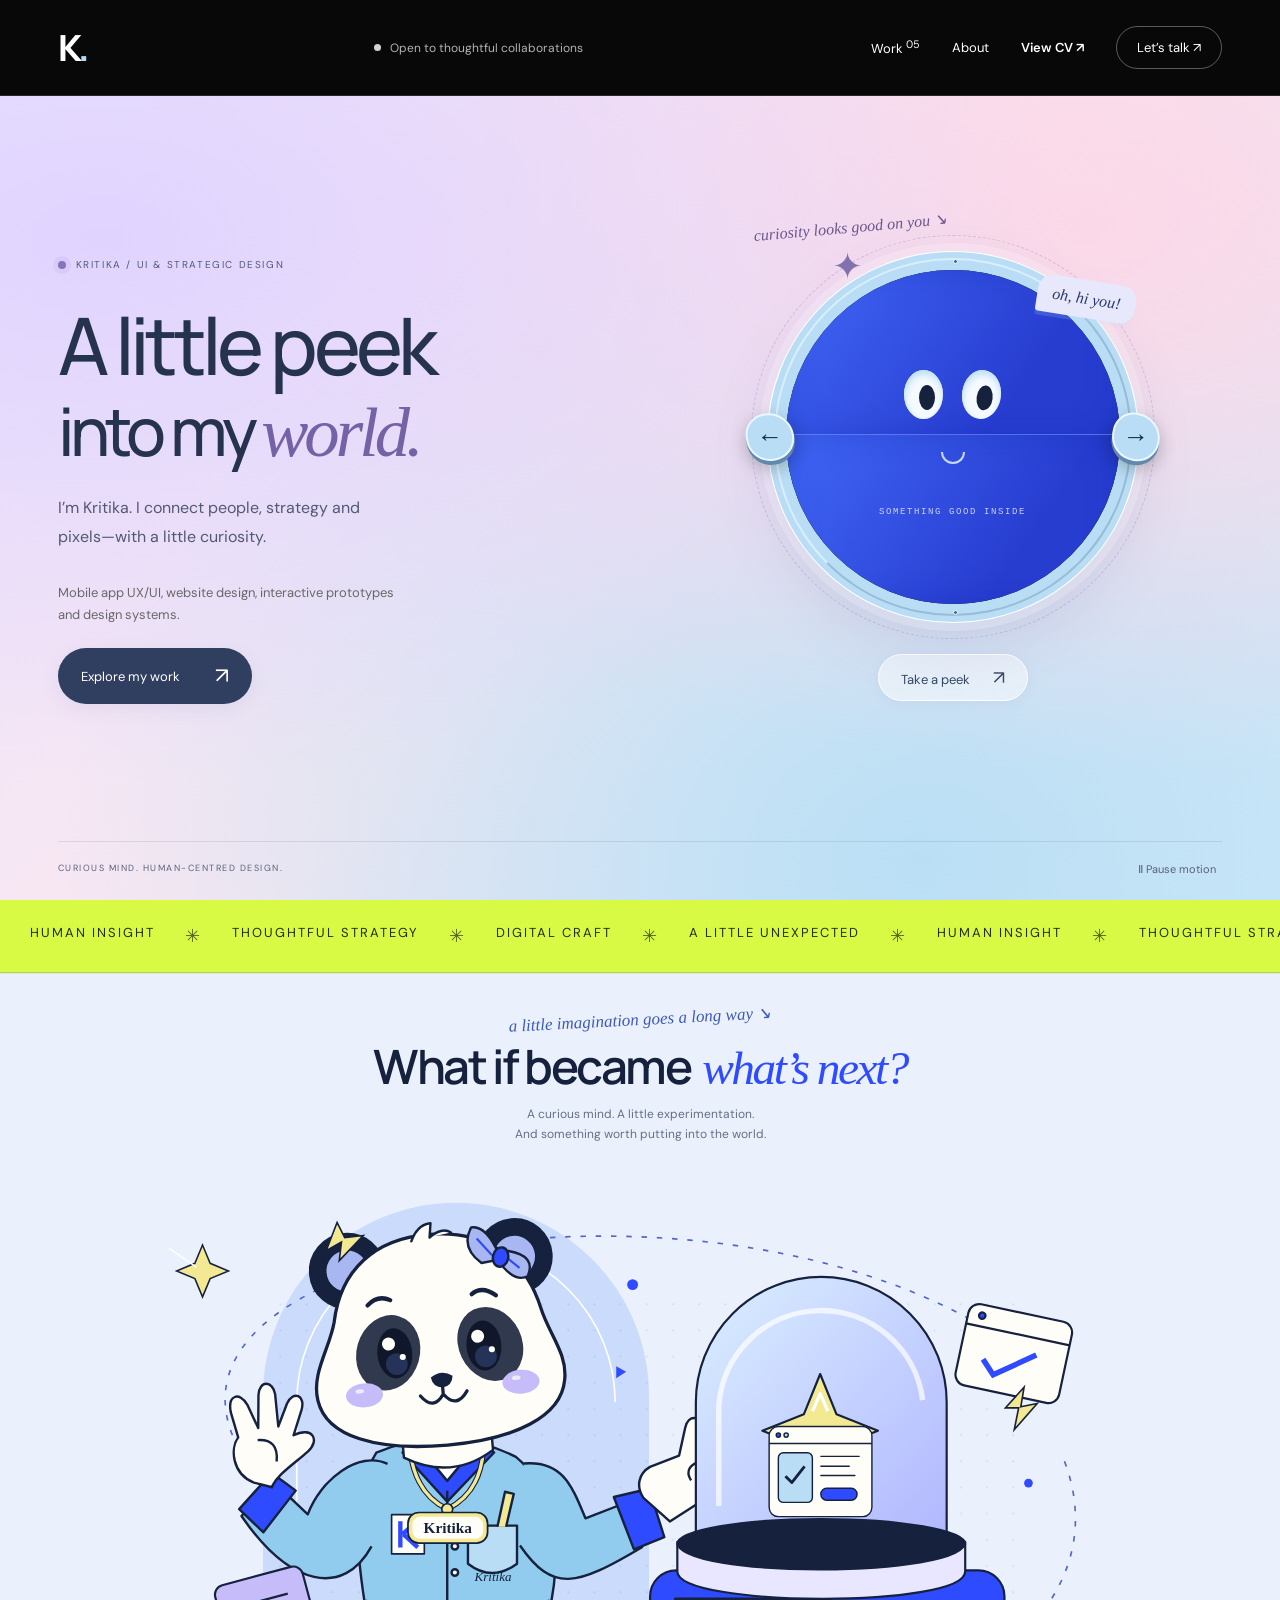
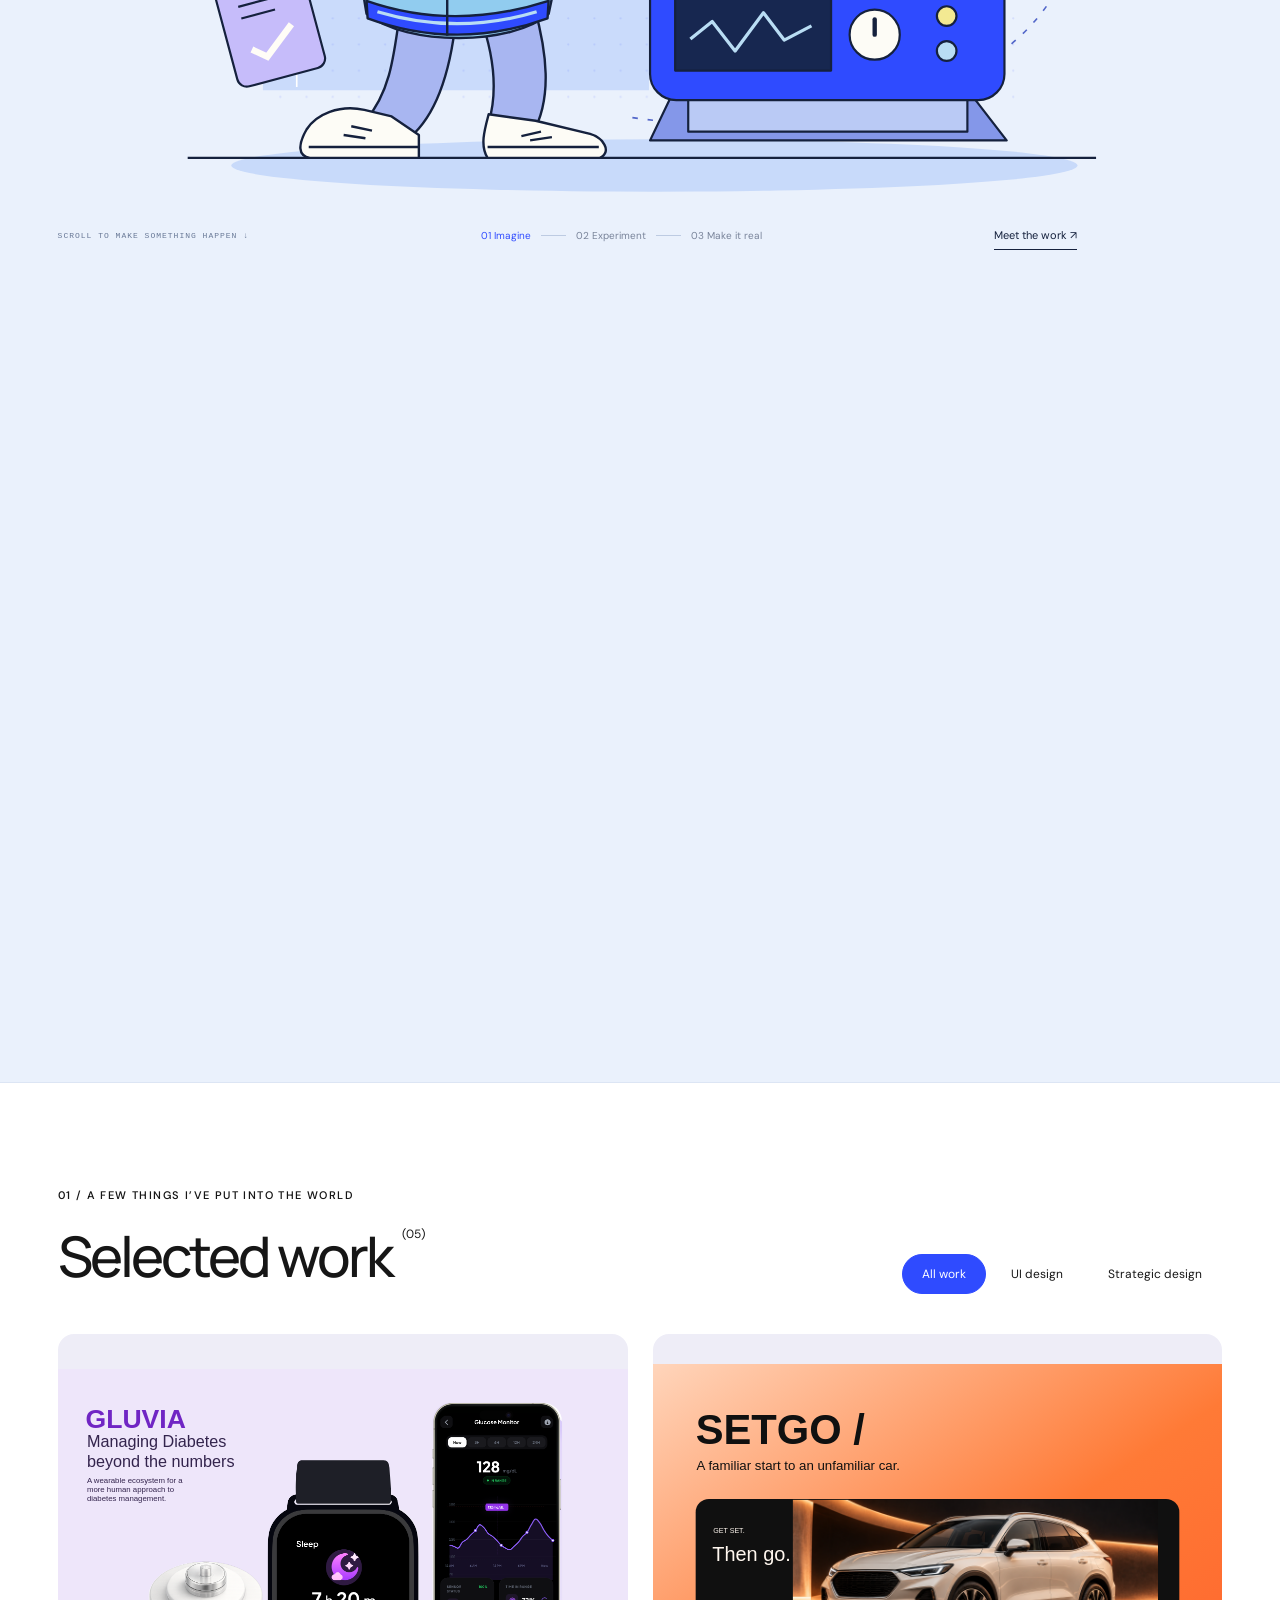
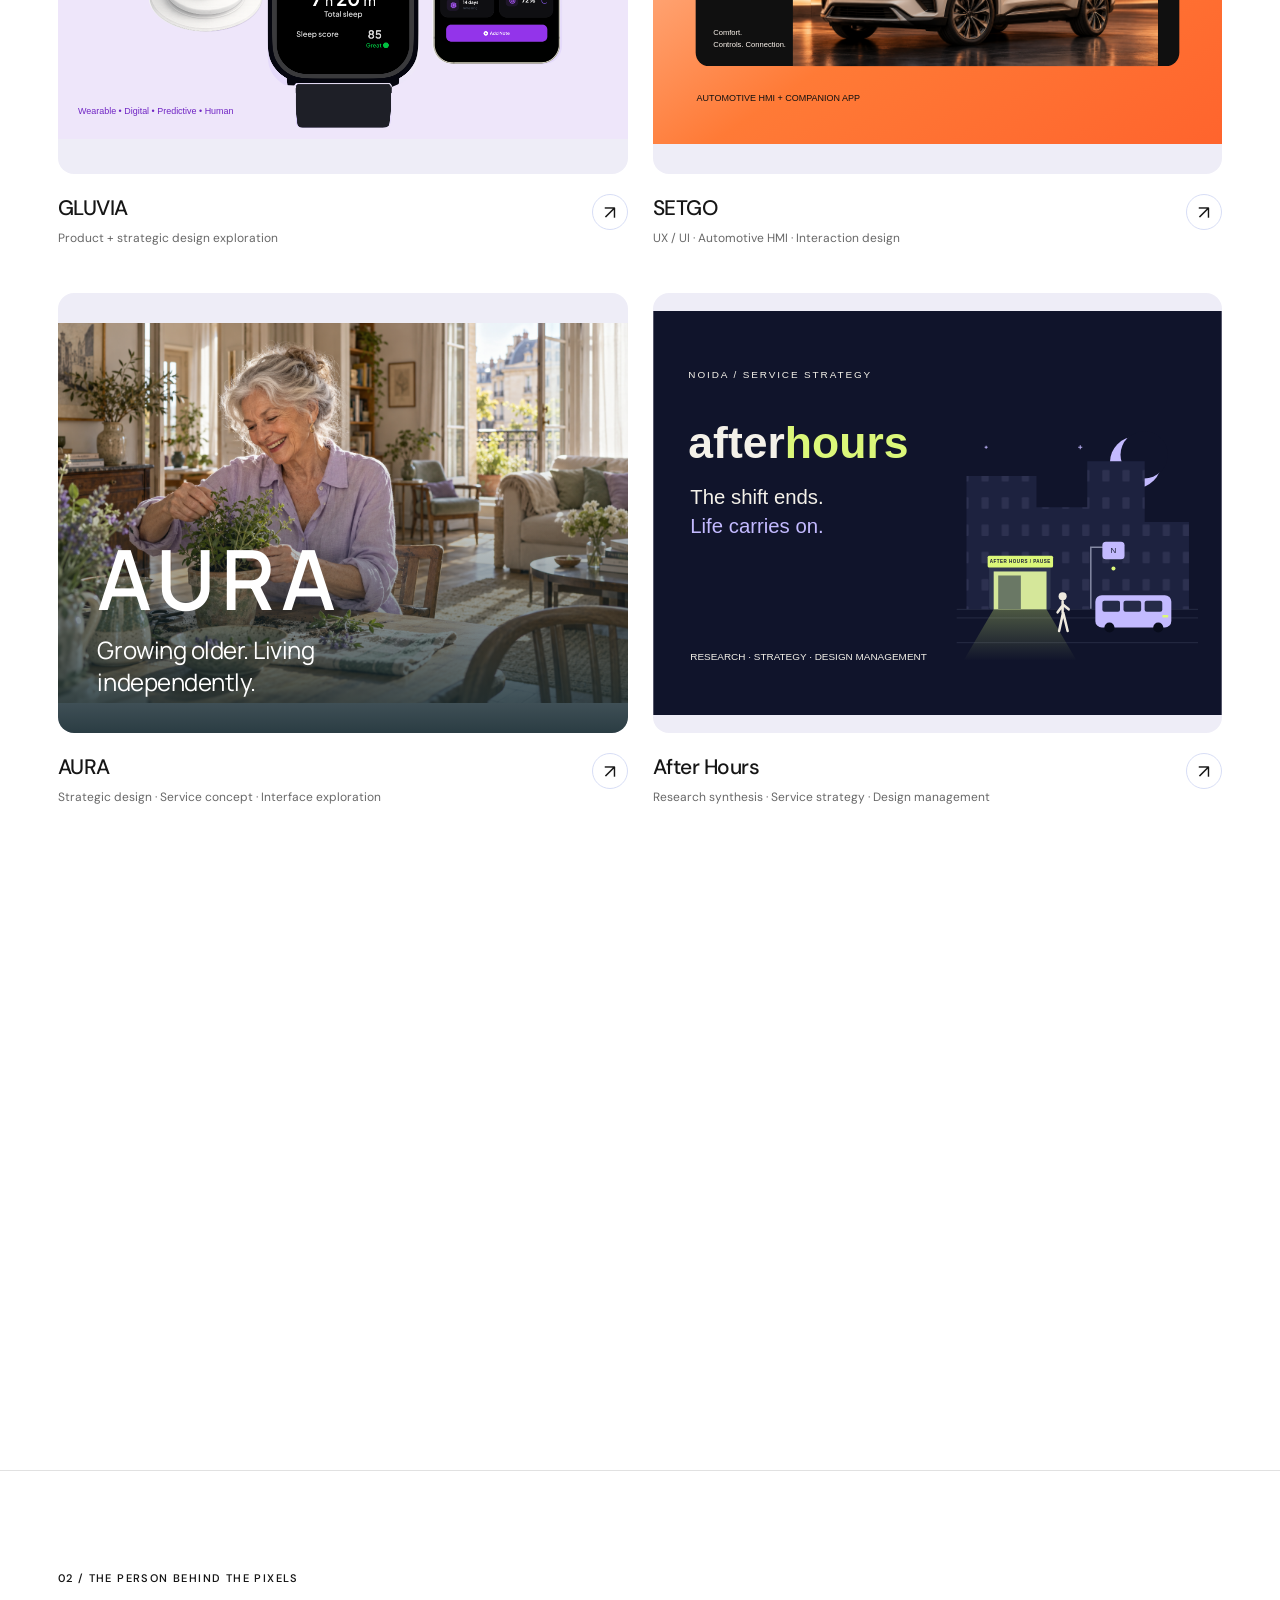
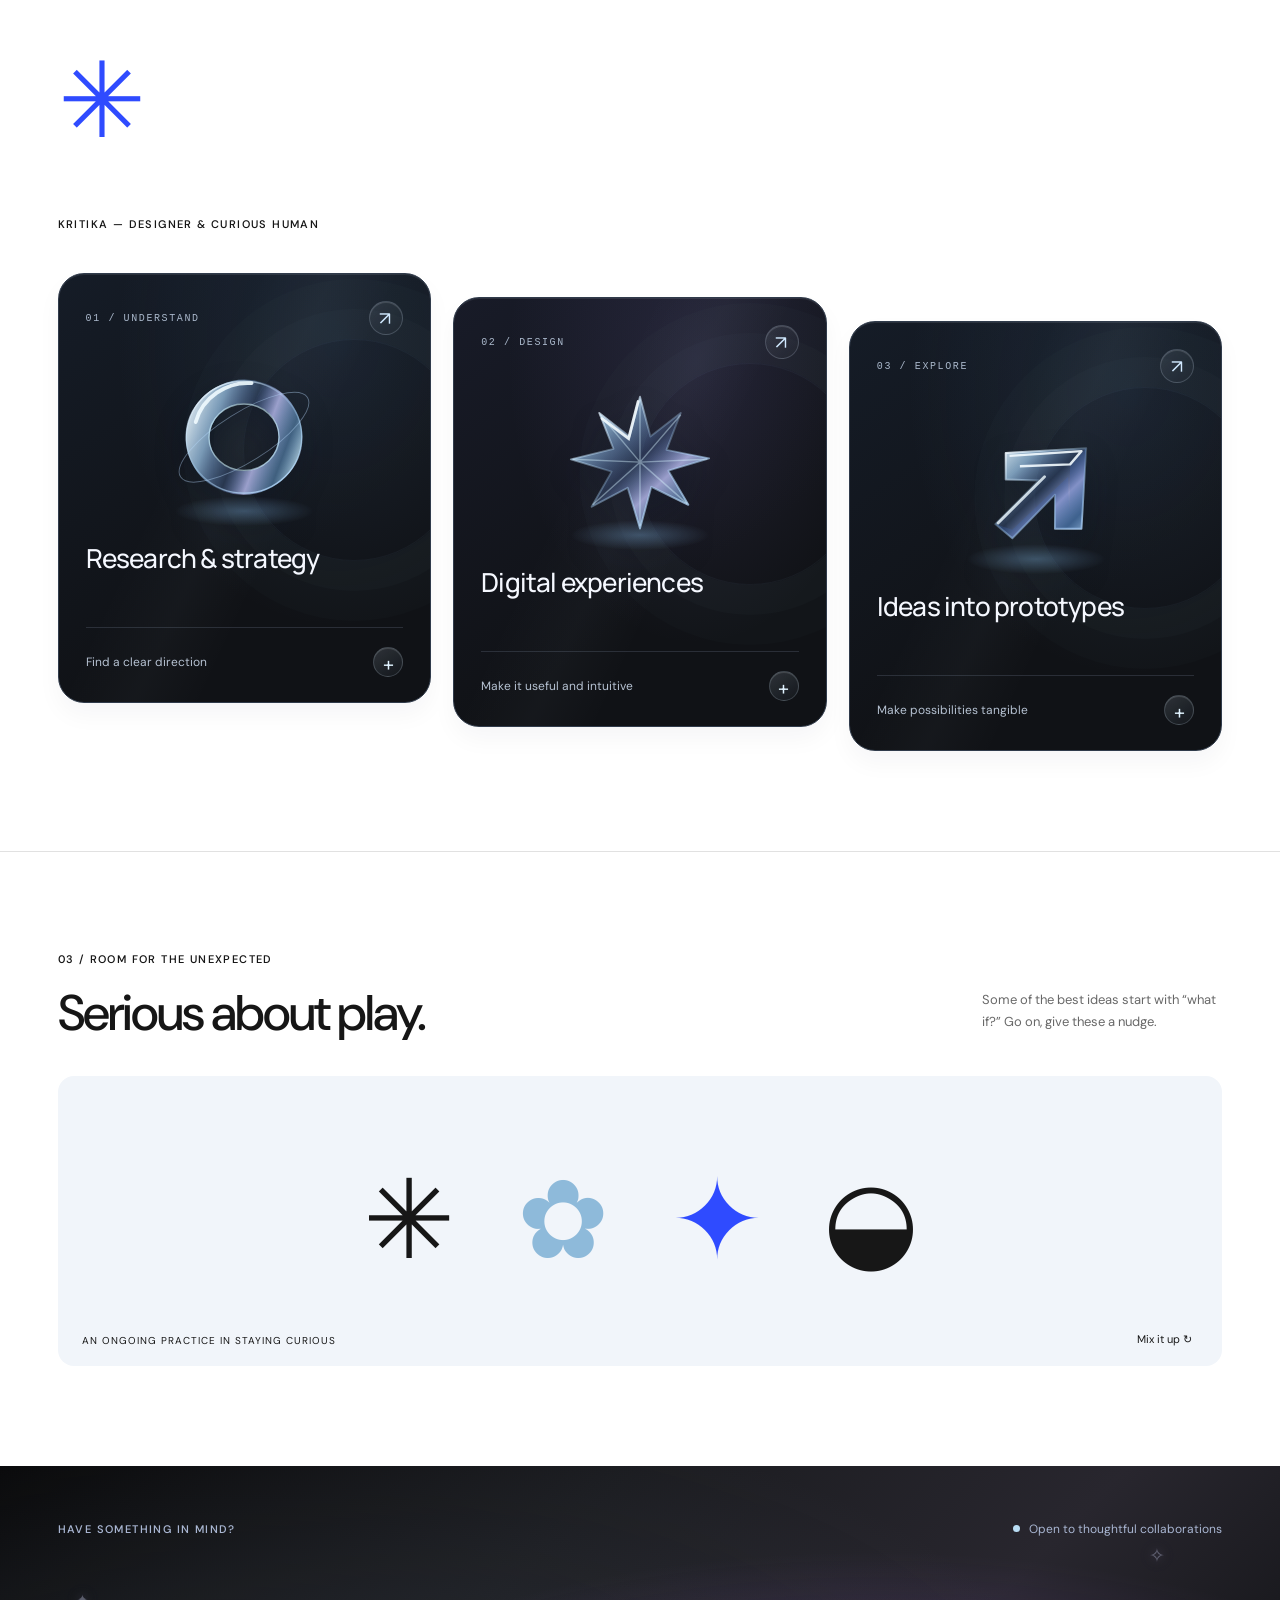
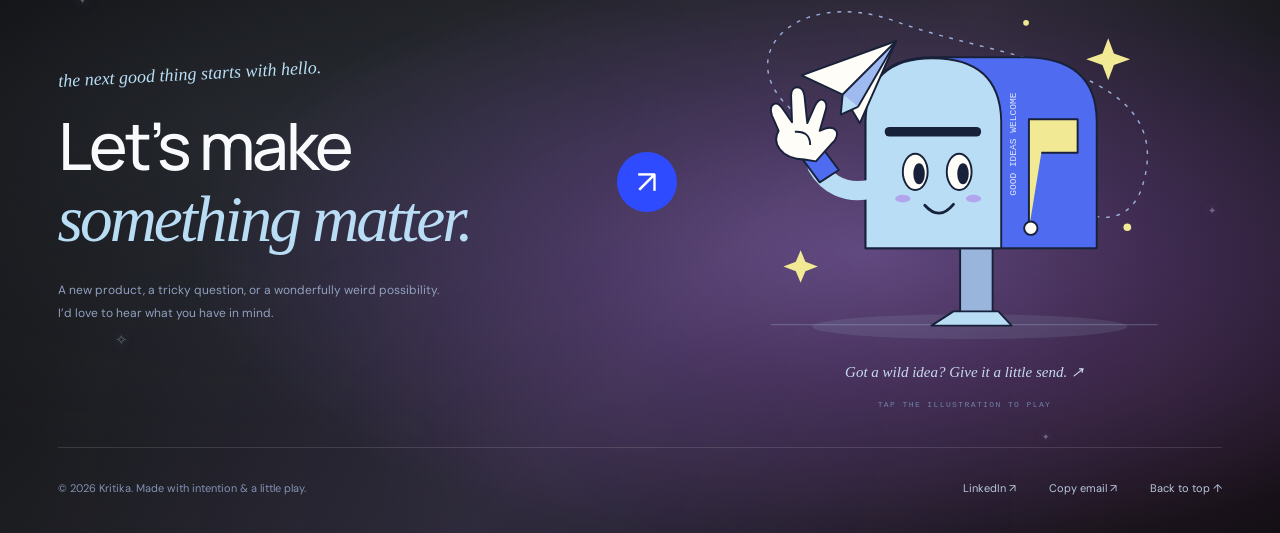
==== commit 6fb60cdf: "Collapse project overview and design decisions by default" ====
--- a/index.html
+++ b/index.html
@@ -224,7 +224,7 @@
 let activeFrameProject,activeFrameIndex=0;function openFrame(id,index){const p=data.projects.find(p=>p.id===id);if(!p?.frames?.length)return;activeFrameProject=id;activeFrameIndex=(index+p.frames.length)%p.frames.length;const f=p.frames[activeFrameIndex];$('#frameTitle').textContent=f.name;$('#frameImage').src=f.image;$('#frameImage').alt=f.name;$('#framePosition').textContent=`${activeFrameIndex+1} / ${p.frames.length}`;if(!$('#frameDialog').open)openModal('frameDialog');}$('#prevFrame').onclick=()=>openFrame(activeFrameProject,activeFrameIndex-1);$('#nextFrame').onclick=()=>openFrame(activeFrameProject,activeFrameIndex+1);$('#frameDialog').addEventListener('keydown',e=>{if(e.key==='ArrowLeft')openFrame(activeFrameProject,activeFrameIndex-1);if(e.key==='ArrowRight')openFrame(activeFrameProject,activeFrameIndex+1);});
 
 const projectEvidence={"gluvia": {"deliverables": "Mobile and watch interfaces, care ecosystem, screen flows and visual system", "basis": "Design exploration", "finding": "Glucose readings, meals, daily records and shared care are brought into one connected concept. This is a design proposition rather than a measured research result.", "decision": "Give each touchpoint a distinct role: detailed context on mobile, concise information on the watch, and a separate care-circle view.", "lesson": "The concept makes the ecosystem tangible. Whether it improves understanding or daily management has not been established."}, "aura": {"deliverables": "Behavioural insights, persona and ecosystem mapping, service concept and interface screens", "basis": "Exploratory conversations", "finding": "In conversations with approximately 9\u201310 older adults, participants described wanting to stay at home without conspicuous changes. Night-time insecurity, kitchen concerns and loneliness also emerged.", "decision": "Focus on discreet home integration, optional voice and touch controls, and contact with trusted people. Prioritise agreed alerts rather than reporting every activity to family.", "lesson": "The scope became a home companion for confidence and connection. These conversations informed the direction; they do not establish reduced falls or improved safety."}, "setgo": {"deliverables": "Wireframes, HMI screens, companion app, visual system and interactive prototype", "basis": "Secondary research + scenario inspection", "finding": "Published distraction guidance, recognition-over-recall principles and pairing instructions informed parked setup, contextual control diagrams and optional phone connection.", "decision": "Before inspection, some routes lost connection state and returning to Park restarted setup. After refinement, connection state persists and setup resumes at the previous screen. This iteration followed design inspection, not participant testing.", "lesson": "The prototype demonstrates optional paths and error recovery. Driver usability and real-vehicle integration remain unvalidated."}, "after-hours": {"deliverables": "Research synthesis, service blueprint, operating model and interactive service concept", "basis": "Two exploratory worker conversations", "finding": "Two worker accounts from Noida described closing tasks pushing actual departure beyond scheduled finish, disrupting a bus journey or onward connection.", "decision": "Move the focus from a place to wait toward an optional journey check during closing-task allocation, with a supervisor responsible for responding. Later worker and manager scenarios are illustrative, not additional fieldwork.", "lesson": "The strategic shift connects transport concerns to workplace decisions. Whether it adds value beyond a normal closing checklist has not been demonstrated."}, "occasio": {"deliverables": "Event landing website, mobile screens, event journey and visual identity", "basis": "Interface and journey exploration", "finding": "The concept contains two different tasks: discovering an event to attend and organising a private celebration. These need distinct paths rather than a single undifferentiated flow.", "decision": "Separate discovery from planning, then bring event type, date, location, guests and required services together in the planning journey.", "lesson": "The result is a web and mobile concept. No measured booking, conversion or participant-testing outcomes are claimed."}};
-function projectOverview(p){const e=projectEvidence[p.id];if(!e)return '';p={...p,timeframe:p.timeframe||'Approximately 1 month',team:p.team||'Solo project'};return `<details class="project-overview" open><summary>Project overview & design decisions <span aria-hidden="true">＋</span></summary><div class="overview-body"><dl><div><dt>Role / focus</dt><dd>${esc(p.role)}</dd></div>${p.timeframe?`<div><dt>Timeframe</dt><dd>${esc(p.timeframe)}</dd></div>`:''}${p.team?`<div><dt>Team</dt><dd>${esc(p.team)}</dd></div>`:''}<div><dt>Status</dt><dd>Personal design concept · Not a launched product</dd></div><div><dt>Deliverables</dt><dd>${esc(e.deliverables)}</dd></div></dl><div class="evidence-grid"><article><span>01 / ${esc(e.basis)}</span><h3>What informed the work</h3><p>${esc(e.finding)}</p></article><article><span>02 / DESIGN RESPONSE</span><h3>From insight to decision</h3><p>${esc(e.decision)}</p></article><article><span>03 / OUTCOME & LEARNING</span><h3>What the work demonstrates</h3><p>${esc(e.lesson)}</p></article></div>${p.id==='setgo'?'<a class="prototype-direct" href="imported/setgo/index.html#experience" target="_blank" rel="noopener">Try the interactive HMI ↗</a><p class="demo-directions">Try finding the wipers, skipping pairing, recovering from a code mismatch, or pausing setup outside Park.</p>':''}</div></details>`;}
+function projectOverview(p){const e=projectEvidence[p.id];if(!e)return '';p={...p,timeframe:p.timeframe||'Approximately 1 month',team:p.team||'Solo project'};return `<details class="project-overview"><summary>Project overview & design decisions <span aria-hidden="true">＋</span></summary><div class="overview-body"><dl><div><dt>Role / focus</dt><dd>${esc(p.role)}</dd></div>${p.timeframe?`<div><dt>Timeframe</dt><dd>${esc(p.timeframe)}</dd></div>`:''}${p.team?`<div><dt>Team</dt><dd>${esc(p.team)}</dd></div>`:''}<div><dt>Status</dt><dd>Personal design concept · Not a launched product</dd></div><div><dt>Deliverables</dt><dd>${esc(e.deliverables)}</dd></div></dl><div class="evidence-grid"><article><span>01 / ${esc(e.basis)}</span><h3>What informed the work</h3><p>${esc(e.finding)}</p></article><article><span>02 / DESIGN RESPONSE</span><h3>From insight to decision</h3><p>${esc(e.decision)}</p></article><article><span>03 / OUTCOME & LEARNING</span><h3>What the work demonstrates</h3><p>${esc(e.lesson)}</p></article></div>${p.id==='setgo'?'<a class="prototype-direct" href="imported/setgo/index.html#experience" target="_blank" rel="noopener">Try the interactive HMI ↗</a><p class="demo-directions">Try finding the wipers, skipping pairing, recovering from a code mismatch, or pausing setup outside Park.</p>':''}</div></details>`;}
 function showImportedCase(p){const allowed=/^imported\/(?:index\.html\?project=(?:gluvia|aura|occasio)|(?:setgo|after-hours)\/index\.html)$/.test(p.caseStudy);if(!allowed)return;const dialog=$('#caseDialog');dialog.classList.add('imported-case');$('#caseContent').innerHTML=`<div class="imported-tools"><span>${esc(p.title)} / COMPLETE CASE STUDY</span><button class="btn" id="editImported">Edit project / add work ↗</button></div>${projectOverview(p)}<iframe id="importedCaseFrame" title="${esc(p.title)} complete interactive case study" src="${esc(p.caseStudy)}" allow="fullscreen"></iframe>`;$('#editImported').onclick=()=>{draft=structuredClone(data);renderEditor();openModal('editor');const detail=$('#projectFields').children[data.projects.indexOf(p)];detail.open=true;detail.scrollIntoView({block:'start'});};$('#importedCaseFrame').onload=()=>$('#importedCaseFrame').contentWindow.postMessage({type:'portfolio-sections',html:caseChapters(p)},location.origin);if(!dialog.open)openModal('caseDialog');dialog.scrollTop=0;}
 addEventListener('message',e=>{const frame=$('#importedCaseFrame');if(e.origin!==location.origin||!frame||e.source!==frame.contentWindow)return;if(e.data?.type==='portfolio-close')$('#caseDialog').close();if(e.data?.type==='portfolio-next'){const i=data.projects.findIndex(p=>p.id===currentCaseId);showCase(data.projects[(i+1)%data.projects.length].id);}});
 let currentCaseId;function showCase(id){currentCaseId=id;const p=data.projects.find(p=>p.id===id);if(!p)return;if(p.caseStudy){showImportedCase(p);return;}$('#caseDialog').classList.remove('imported-case');$('#caseContent').innerHTML=`<span class="small">${esc(p.category)} ${p.sample===false?' / FEATURED PROJECT':' / SAMPLE CONCEPT'}</span><h2>${esc(p.title)}</h2><p class="case-intro">${esc(p.intro)}</p><div class="case-meta"><div><b>Role</b>${esc(p.role)}</div><div><b>Focus</b>${esc(p.tags)}</div><div><b>Year</b>${esc(p.year)}</div></div>${artwork(p)}<div class="case-grid"><div><h3>01 / The question</h3><p>${esc(p.challenge)}</p></div><div><h3>02 / The approach</h3><p>${esc(p.approach)}</p></div><div style="grid-column:1/-1"><h3>03 / The outcome</h3><p>${esc(p.outcome)}</p></div></div>${frameGallery(p)}${caseChapters(p)}<div class="case-end"><p>Thank you for exploring ${esc(p.title)}</p><button class="case-next" id="nextCase">Next project ↗</button></div><button class="btn case-edit" id="editCase">Add images & sections to this project ↗</button>`;$('#editCase').onclick=()=>{draft=structuredClone(data);renderEditor();openModal('editor');const detail=$('#projectFields').children[data.projects.indexOf(p)];detail.open=true;detail.scrollIntoView({block:'start'});};$('#nextCase').onclick=()=>{showCase(data.projects[(data.projects.indexOf(p)+1)%data.projects.length].id);};$('#caseContent').querySelectorAll('[data-frame]').forEach(b=>b.onclick=()=>openFrame(p.id,+b.dataset.frame));if(!$('#caseDialog').open)openModal('caseDialog');$('#caseDialog').scrollTop=0;}
